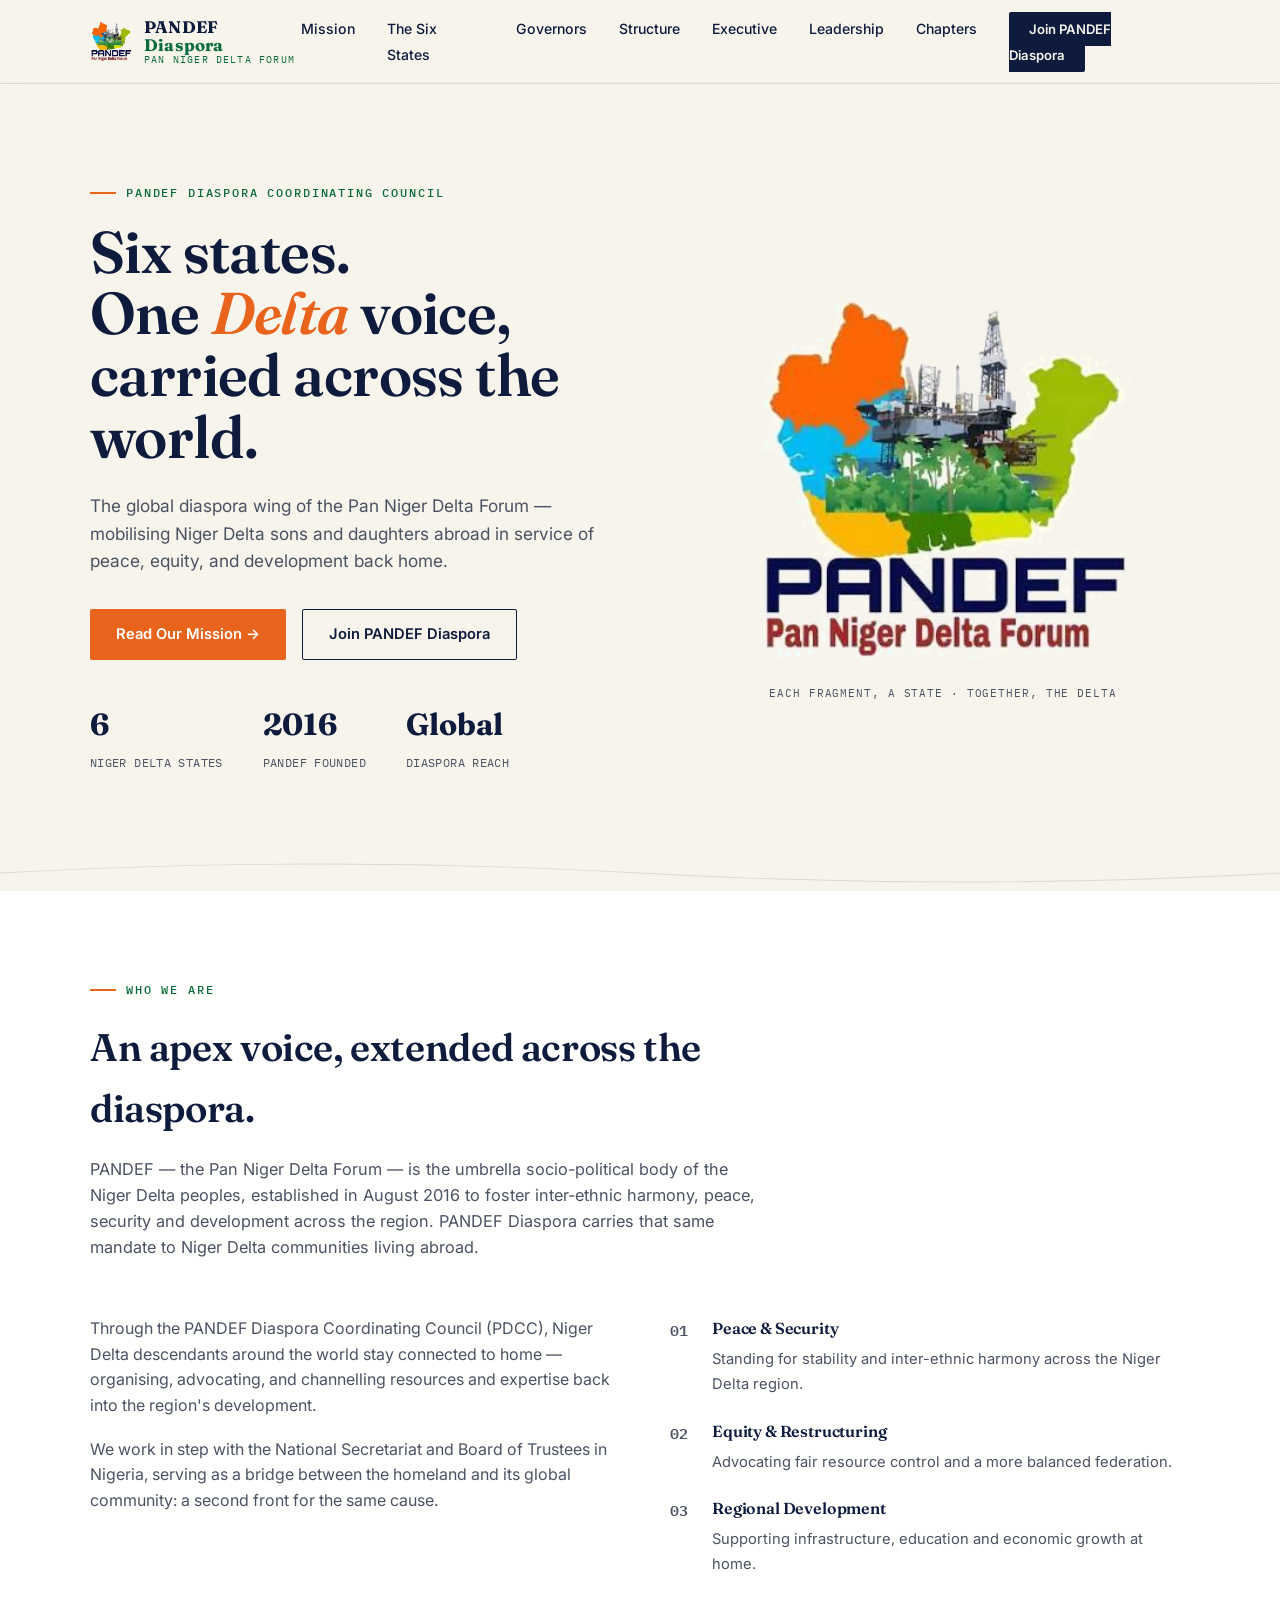
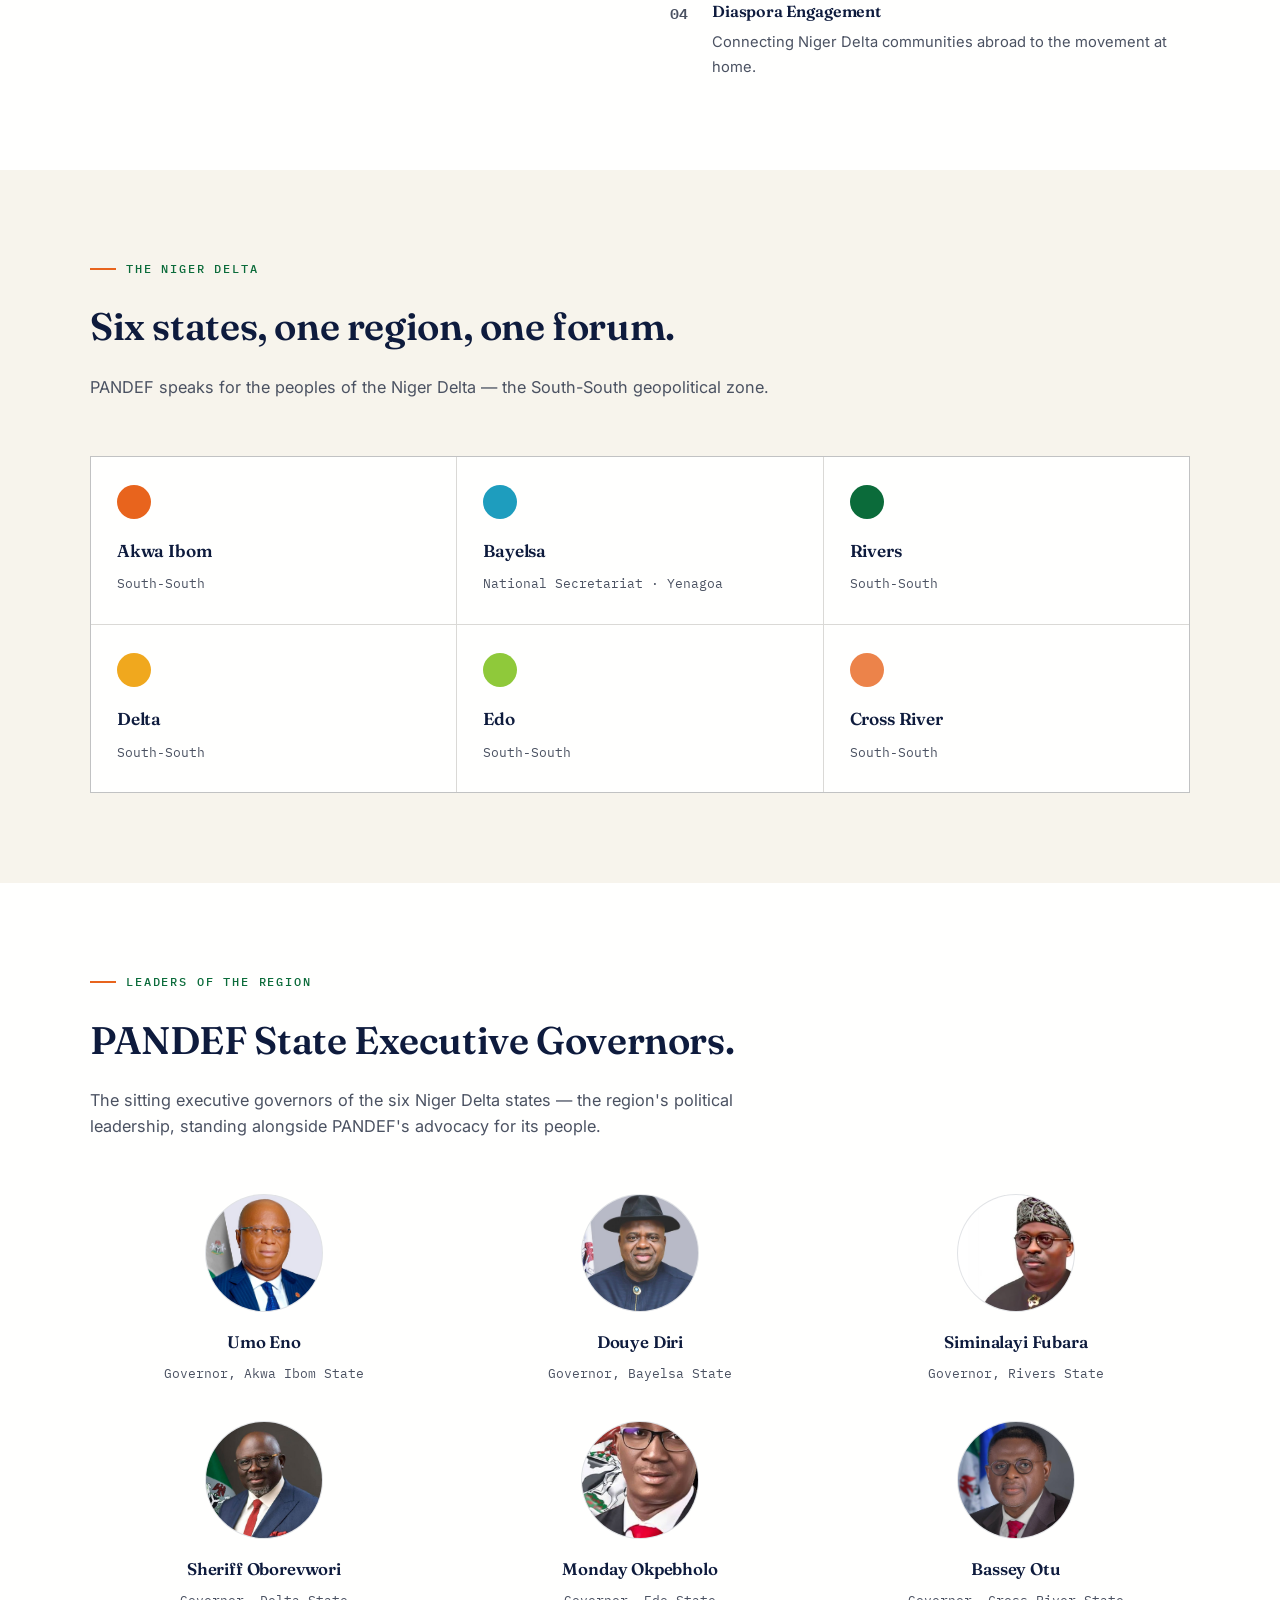
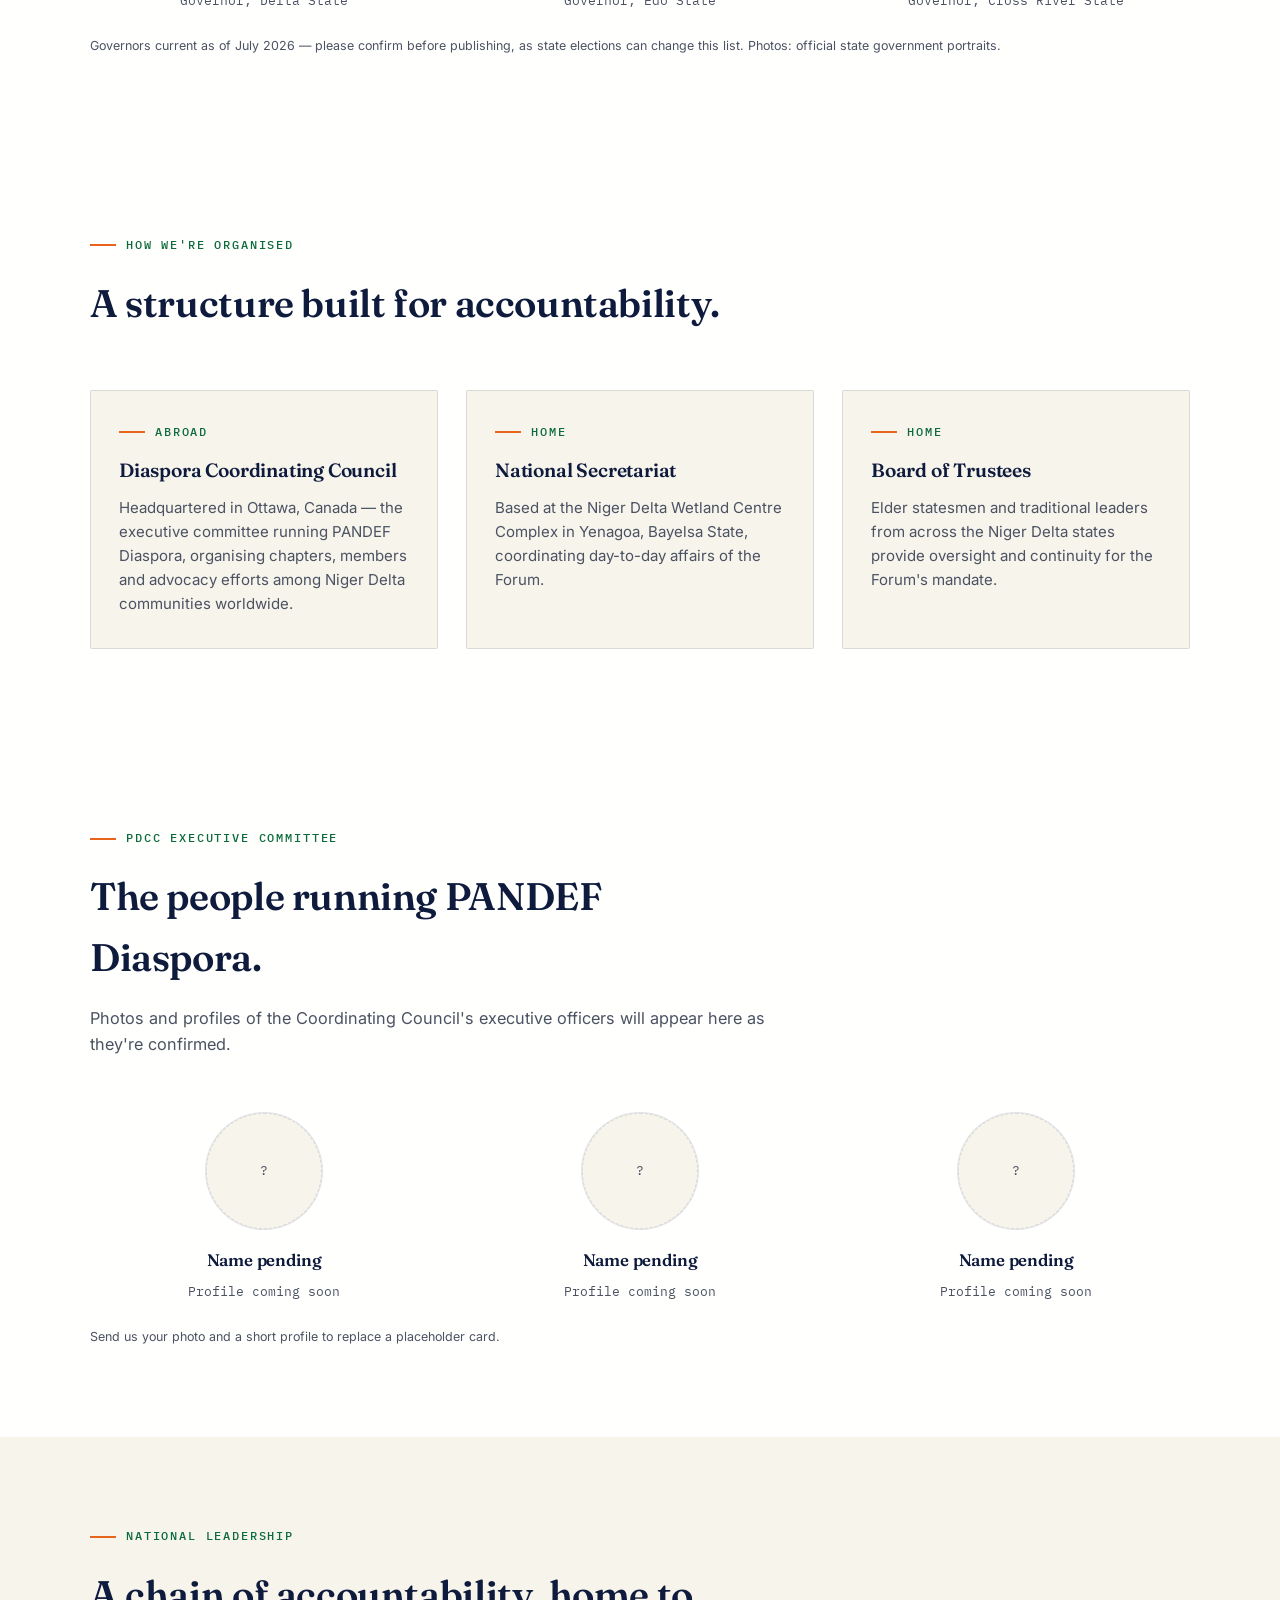
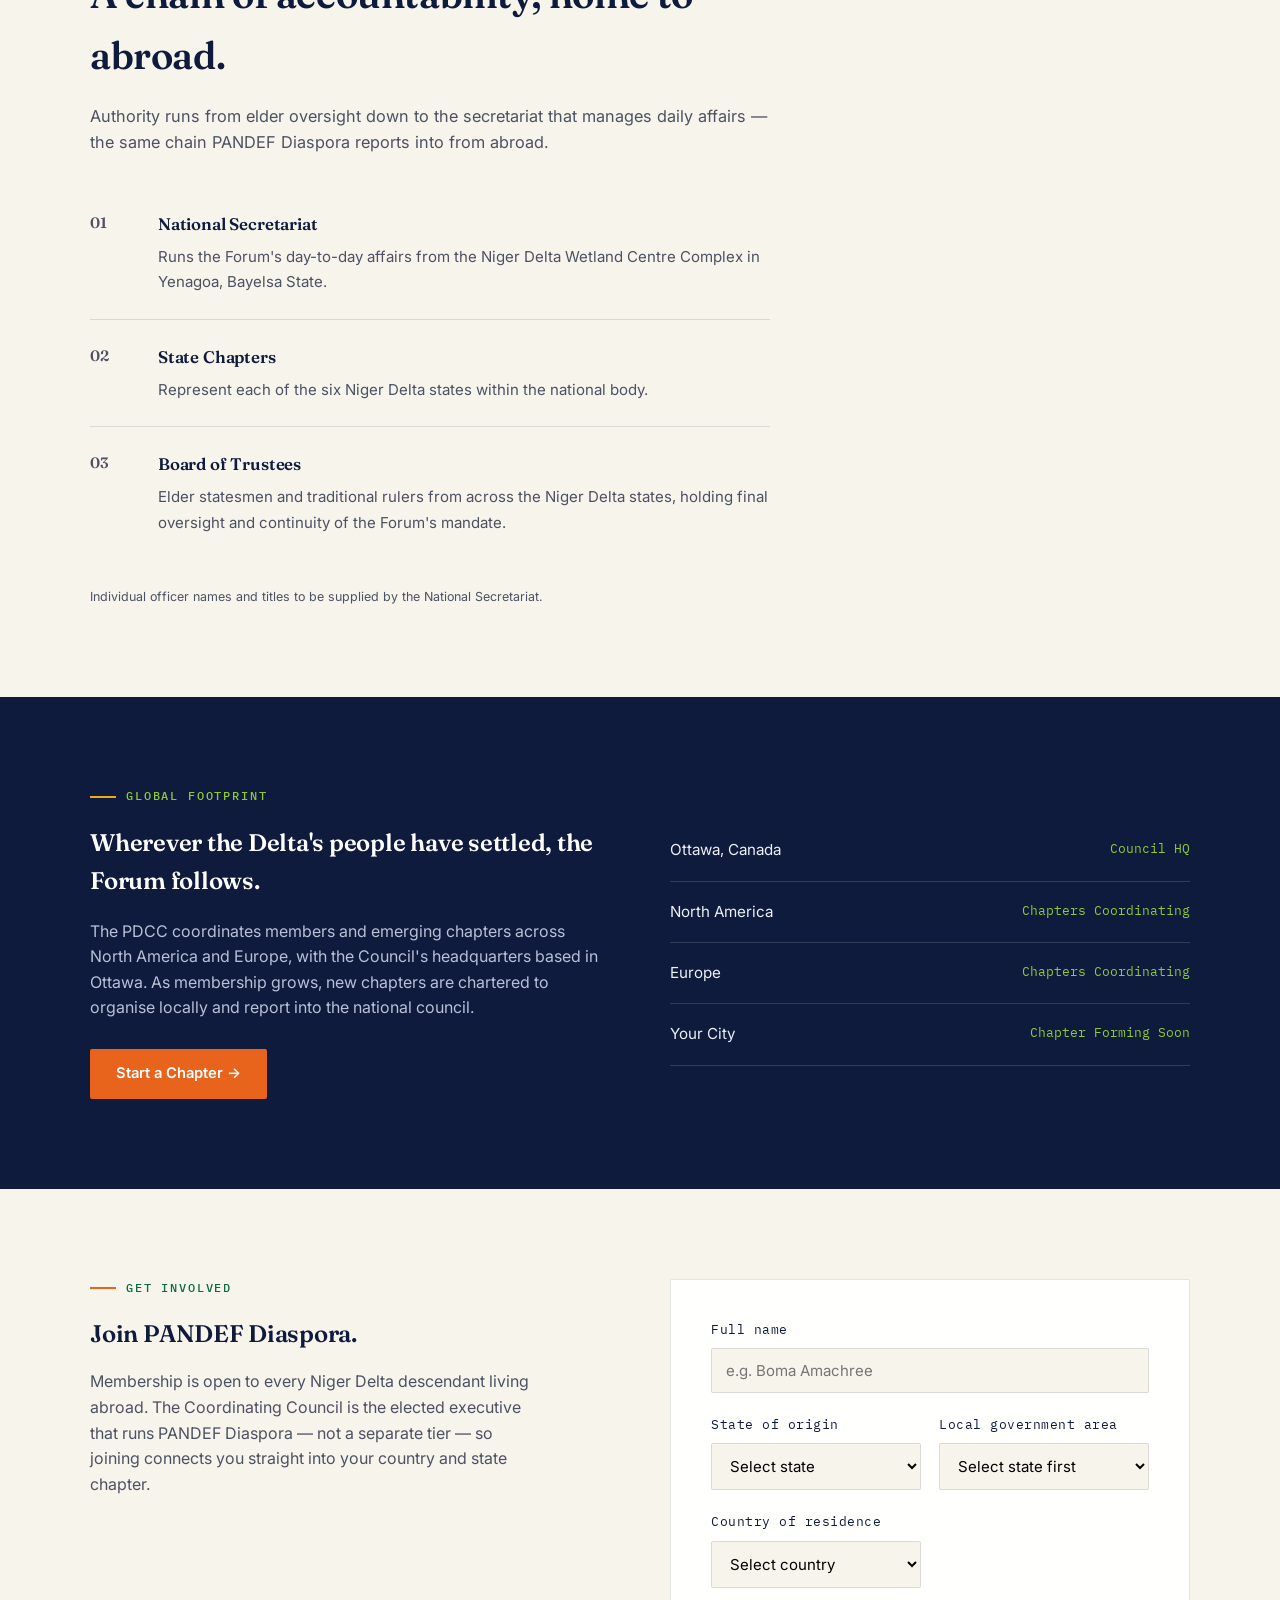
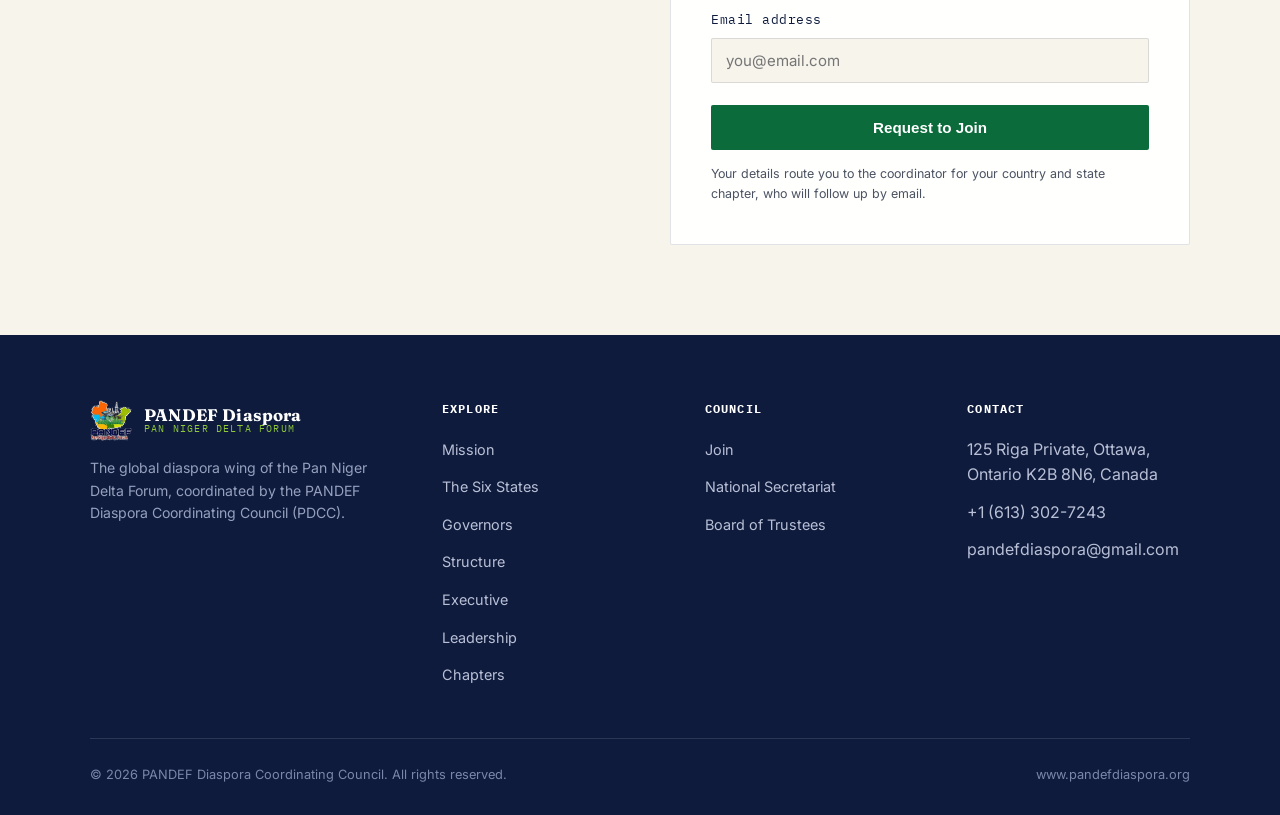
==== index.html @ d3d40037 "Add governor photos and PDCC Executive Committee placeholder section - Governors section now shows o" ====
<!DOCTYPE html>
<html lang="en">
<head>
<meta charset="UTF-8">
<meta name="viewport" content="width=device-width, initial-scale=1.0">
<title>PANDEF Diaspora — Pan Niger Delta Forum</title>
<link rel="icon" type="image/png" sizes="32x32" href="assets/favicon-32.png">
<link rel="apple-touch-icon" sizes="180x180" href="assets/favicon-180.png">
<link rel="preconnect" href="https://fonts.googleapis.com">
<link rel="preconnect" href="https://fonts.gstatic.com" crossorigin>
<link href="https://fonts.googleapis.com/css2?family=Fraunces:opsz,wght@9..144,400;9..144,500;9..144,600;9..144,700&family=Inter:wght@400;500;600;700;800&family=IBM+Plex+Mono:wght@400;500&display=swap" rel="stylesheet">
<style>
:root{
--navy:#0E1B3D;
--forest:#0B6B3A;
--orange:#E8641D;
--blue:#1E9DBE;
--lime:#8FC93A;
--gold:#F0A81E;
--cream:#F7F4EC;
--paper:#FFFFFE;
--ink:#161B22;
--ink-soft:#4B5262;
--line: rgba(14,27,61,0.12);
--radius: 2px;
}
*{box-sizing:border-box; margin:0; padding:0;}
html{scroll-behavior:smooth;}
body{
background:var(--cream);
color:var(--ink);
font-family:'Inter', sans-serif;
line-height:1.6;
overflow-x:hidden;
}
::selection{ background:var(--gold); color:var(--navy); }
h1,h2,h3,h4{
font-family:'Fraunces', serif;
color:var(--navy);
font-weight:600;
letter-spacing:-0.01em;
}
.eyebrow{
font-family:'IBM Plex Mono', monospace;
font-size:0.72rem;
letter-spacing:0.16em;
text-transform:uppercase;
color:var(--forest);
display:flex;
align-items:center;
gap:10px;
margin-bottom:18px;
font-weight:500;
}
.eyebrow::before{
content:'';
width:26px; height:2px;
background:var(--orange);
display:inline-block;
}
.wrap{ max-width:1180px; margin:0 auto; padding:0 40px; }
a{ color:inherit; text-decoration:none; }
/* ---------- HEADER ---------- */
header{
position:sticky; top:0; z-index:100;
background:rgba(247,244,236,0.92);
backdrop-filter:blur(10px);
border-bottom:1px solid var(--line);
}
.navrow{
display:flex; align-items:center; justify-content:space-between;
padding:16px 40px;
max-width:1180px; margin:0 auto;
}
.brand{ display:flex; align-items:center; gap:12px; }
.brand-mark{
width:42px; height:42px; object-fit:contain; display:block; flex-shrink:0;
}
.brand-text{ line-height:1.1; }
.brand-text .pandef{
font-family:'Fraunces', serif; font-weight:700; font-size:1.05rem; color:var(--navy); letter-spacing:0.01em;
}
.brand-text .diaspora{
font-family:'IBM Plex Mono', monospace; font-size:0.62rem; letter-spacing:0.12em; color:var(--forest); text-transform:uppercase;
}
nav ul{ list-style:none; display:flex; gap:32px; }
nav a{ font-size:0.88rem; color:var(--navy); font-weight:500; position:relative; padding:4px 0;}
nav a::after{
content:''; position:absolute; left:0; bottom:0; width:0; height:1.5px; background:var(--orange);
transition:width .25s ease;
}
nav a:hover::after{ width:100%; }
.nav-cta{
background:var(--navy); color:var(--cream) !important; padding:9px 20px; border-radius:var(--radius);
font-size:0.82rem; font-weight:600;
}
.nav-cta::after{ display:none; }
.menu-btn{ display:none; background:none; border:none; cursor:pointer; }
@media (max-width: 880px){
nav ul{ display:none; }
.menu-btn{ display:block; }
}
/* ---------- HERO ---------- */
.hero{
position:relative;
padding:100px 0 80px;
overflow:hidden;
}
.hero-grid{
display:grid; grid-template-columns:1.05fr 0.95fr; gap:60px; align-items:center;
}
.hero h1{
font-size:clamp(2.4rem, 4.6vw, 3.7rem);
line-height:1.05;
margin-bottom:24px;
}
.hero h1 em{ font-style:italic; color:var(--orange); }
.hero p.lead{
font-size:1.08rem; color:var(--ink-soft); max-width:520px; margin-bottom:34px;
}
.hero-ctas{ display:flex; gap:16px; flex-wrap:wrap; margin-bottom:40px;}
.btn{
padding:13px 26px; border-radius:var(--radius); font-weight:600; font-size:0.92rem;
display:inline-flex; align-items:center; gap:8px; transition:transform .2s ease, box-shadow .2s ease;
}
.btn-primary{ background:var(--orange); color:#fff; }
.btn-primary:hover{ transform:translateY(-2px); box-shadow:0 10px 20px rgba(232,100,29,0.28);}
.btn-outline{ border:1.5px solid var(--navy); color:var(--navy); }
.btn-outline:hover{ background:var(--navy); color:#fff; }
.hero-stats{ display:flex; gap:40px; }
.hero-stats div strong{
display:block; font-family:'Fraunces', serif; font-size:1.9rem; color:var(--navy);
}
.hero-stats div span{ font-size:0.78rem; color:var(--ink-soft); font-family:'IBM Plex Mono', monospace; letter-spacing:0.03em;}
/* mosaic signature */
.mosaic-wrap{ position:relative; }
.mosaic-caption{
position:absolute; bottom:-38px; left:0; right:0; text-align:center;
font-family:'IBM Plex Mono', monospace; font-size:0.7rem; color:var(--ink-soft); letter-spacing:0.08em;
}
.mosaic-piece{ cursor:pointer; transition: transform .35s ease, filter .35s ease; transform-origin:center; }
.mosaic-piece:hover{ transform:scale(1.045); filter:brightness(1.08); }
.mosaic-tooltip{
font-family:'IBM Plex Mono', monospace; font-size:11px; fill:var(--navy); opacity:0; transition:opacity .2s ease;
pointer-events:none;
}
.mosaic-piece:hover + .mosaic-tooltip,
.mosaic-group:hover .mosaic-tooltip{ opacity:1; }
/* ---------- SECTION DIVIDER (river line) ---------- */
.river{ width:100%; height:36px; display:block; }
section{ padding:90px 0; position:relative; }
.band-cream{ background:var(--cream); }
.band-paper{ background:var(--paper); }
.band-navy{ background:var(--navy); color:#EDEFF5; }
.band-navy h2{ color:#fff; }
.band-navy .eyebrow{ color:var(--lime); }
.band-navy .eyebrow::before{ background:var(--gold); }
.section-head{ max-width:680px; margin-bottom:56px; }
.section-head h2{ font-size:clamp(1.8rem, 3vw, 2.5rem); }
.section-head p{ color:var(--ink-soft); margin-top:16px; font-size:1.02rem; }
.band-navy .section-head p{ color:#B9C0D6; }
/* ---------- ABOUT ---------- */
.about-grid{ display:grid; grid-template-columns:1fr 1fr; gap:60px; align-items:start; }
.about-grid p{ color:var(--ink-soft); margin-bottom:18px; }
.pillar-list{ list-style:none; display:flex; flex-direction:column; gap:22px; }
.pillar-list li{ display:flex; gap:16px; align-items:flex-start; }
.pillar-num{
font-family:'IBM Plex Mono', monospace; font-size:0.78rem; color:var(--orange); font-weight:600; padding-top:3px; flex-shrink:0; width:26px;
}
.pillar-list h4{ font-size:1rem; margin-bottom:4px; }
.pillar-list span{ color:var(--ink-soft); font-size:0.92rem; }
/* ---------- LEADERSHIP ---------- */
.leadership-list{ list-style:none; display:flex; flex-direction:column; max-width:680px; }
.leadership-list li{
display:flex; gap:24px; align-items:flex-start; padding:24px 0; border-bottom:1px solid var(--line);
}
.leadership-list li:first-child{ padding-top:0; }
.leadership-list li:last-child{ border-bottom:none; }
.leadership-num{
font-family:'Fraunces', serif; font-size:1.6rem; font-weight:600; color:var(--orange); flex-shrink:0; width:44px;
}
.leadership-list h4{ font-size:1.05rem; margin-bottom:6px; }
.leadership-list span{ color:var(--ink-soft); font-size:0.94rem; }
/* ---------- STATES ---------- */
.states-grid{
display:grid; grid-template-columns:repeat(3, 1fr); gap:1px; background:var(--line);
border:1px solid var(--line);
}
.state-card{
background:var(--paper); padding:28px 26px; position:relative; overflow:hidden;
}
.state-swatch{ width:34px; height:34px; border-radius:50%; margin-bottom:18px; }
.state-card h4{ font-size:1.08rem; margin-bottom:6px; }
.state-card span{ font-size:0.82rem; color:var(--ink-soft); font-family:'IBM Plex Mono', monospace; }
@media (max-width: 780px){ .states-grid{ grid-template-columns:repeat(2,1fr); } }
@media (max-width: 520px){ .states-grid{ grid-template-columns:1fr; } }
/* ---------- GOVERNORS ---------- */
.governors-grid{ display:grid; grid-template-columns:repeat(3, 1fr); gap:36px 28px; }
.governor-card{ text-align:center; }
.governor-photo{
width:116px; height:116px; border-radius:50%; overflow:hidden; margin:0 auto 18px;
background:var(--line); box-shadow:0 0 0 1px var(--line);
}
.governor-photo img{ width:100%; height:100%; object-fit:cover; display:block; }
.governor-photo--placeholder{
display:flex; align-items:center; justify-content:center;
font-family:'Fraunces', serif; font-size:2rem; color:var(--ink-soft); background:var(--cream);
border:1.5px dashed var(--line);
}
.governor-card h4{ font-size:1.05rem; margin-bottom:4px; }
.governor-card span{ font-size:0.82rem; color:var(--ink-soft); font-family:'IBM Plex Mono', monospace; }
@media (max-width: 780px){ .governors-grid{ grid-template-columns:repeat(2,1fr); } }
@media (max-width: 520px){ .governors-grid{ grid-template-columns:1fr; } }
/* ---------- STRUCTURE ---------- */
.structure-grid{ display:grid; grid-template-columns:repeat(3, 1fr); gap:28px; }
.structure-card{
border:1px solid var(--line); padding:32px 28px; background:var(--cream); border-radius:var(--radius);
}
.structure-card .eyebrow{ margin-bottom:14px; }
.structure-card h3{ font-size:1.2rem; margin-bottom:10px; }
.structure-card p{ color:var(--ink-soft); font-size:0.94rem; }
@media (max-width: 880px){ .structure-grid{ grid-template-columns:1fr; } }
/* ---------- CHAPTERS / MAP ---------- */
.chapters-wrap{ display:grid; grid-template-columns:1fr 1fr; gap:60px; align-items:center; }
.chapter-list{ list-style:none; display:flex; flex-direction:column; gap:0; }
.chapter-list li{
display:flex; justify-content:space-between; padding:18px 0; border-bottom:1px solid rgba(255,255,255,0.14);
font-size:0.95rem;
}
.chapter-list li span:last-child{ color:var(--lime); font-family:'IBM Plex Mono', monospace; font-size:0.82rem; }
/* ---------- INVOLVED / FORM ---------- */
.involve-grid{ display:grid; grid-template-columns:1fr 1fr; gap:60px; }
.form-card{
background:var(--paper); border:1px solid var(--line); padding:40px; border-radius:var(--radius);
}
.form-card label{ display:block; font-size:0.8rem; font-family:'IBM Plex Mono', monospace; letter-spacing:0.04em; color:var(--navy); margin-bottom:8px; }
.form-row{ margin-bottom:22px; }
.form-card input, .form-card select{
width:100%; padding:12px 14px; border:1px solid var(--line); border-radius:var(--radius);
font-family:'Inter', sans-serif; font-size:0.94rem; background:var(--cream);
}
.form-card input:focus, .form-card select:focus{ outline:2px solid var(--orange); outline-offset:1px; }
.form-two{ display:grid; grid-template-columns:1fr 1fr; gap:18px; }
.btn-submit{
width:100%; background:var(--forest); color:#fff; border:none; padding:14px; border-radius:var(--radius);
font-weight:600; font-size:0.95rem; cursor:pointer; transition:background .2s ease;
}
.btn-submit:hover{ background:#08532c; }
.form-note{ font-size:0.78rem; color:var(--ink-soft); margin-top:14px; }
/* ---------- FOOTER ---------- */
footer{ background:var(--navy); color:#B9C0D6; padding:64px 0 30px; }
.footer-grid{ display:grid; grid-template-columns:1.4fr 1fr 1fr 1fr; gap:40px; margin-bottom:50px; }
.footer-brand .brand-text .pandef{ color:#fff; }
.footer-brand p{ margin-top:16px; font-size:0.88rem; max-width:280px; color:#96A0BE; }
footer h5{ color:#fff; font-family:'IBM Plex Mono', monospace; font-size:0.75rem; letter-spacing:0.1em; text-transform:uppercase; margin-bottom:18px; }
footer ul{ list-style:none; display:flex; flex-direction:column; gap:12px; }
footer ul a{ font-size:0.9rem; color:#B9C0D6; }
footer ul a:hover{ color:var(--gold); }
.footer-bottom{
border-top:1px solid rgba(255,255,255,0.12); padding-top:26px; display:flex; justify-content:space-between;
font-size:0.8rem; color:#7B87AA; flex-wrap:wrap; gap:12px;
}
@media (max-width: 880px){ .footer-grid{ grid-template-columns:1fr 1fr; } .about-grid, .chapters-wrap, .involve-grid{ grid-template-columns:1fr; } .hero-grid{ grid-template-columns:1fr; } }
.reveal{ opacity:0; transform:translateY(18px); transition:opacity .7s ease, transform .7s ease; }
.reveal.in{ opacity:1; transform:translateY(0); }
@media (prefers-reduced-motion: reduce){
.reveal{ opacity:1; transform:none; transition:none; }
.mosaic-piece{ transition:none; }
}
</style>
</head>
<body>
<header>
<div class="navrow">
<div class="brand">
<img class="brand-mark" src="assets/pandef-logo.png" alt="PANDEF Diaspora logo">
<div class="brand-text">
<div class="pandef">PANDEF <span style="color:var(--forest)">Diaspora</span></div>
<div class="diaspora">Pan Niger Delta Forum</div>
</div>
</div>
<nav>
<ul>
<li><a href="#mission">Mission</a></li>
<li><a href="#states">The Six States</a></li>
<li><a href="#governors">Governors</a></li>
<li><a href="#structure">Structure</a></li>
<li><a href="#executive">Executive</a></li>
<li><a href="#leadership">Leadership</a></li>
<li><a href="#chapters">Chapters</a></li>
<li><a href="#involve" class="nav-cta">Join PANDEF Diaspora</a></li>
</ul>
</nav>
</div>
</header>

<section class="hero">
<div class="wrap hero-grid">
<div>
<div class="eyebrow">PANDEF Diaspora Coordinating Council</div>
<h1>Six states.<br>One <em>Delta</em> voice,<br>carried across the world.</h1>
<p class="lead">The global diaspora wing of the Pan Niger Delta Forum — mobilising Niger Delta sons and daughters abroad in service of peace, equity, and development back home.</p>
<div class="hero-ctas">
<a href="#mission" class="btn btn-primary">Read Our Mission →</a>
<a href="#involve" class="btn btn-outline">Join PANDEF Diaspora</a>
</div>
<div class="hero-stats">
<div><strong>6</strong><span>NIGER DELTA STATES</span></div>
<div><strong>2016</strong><span>PANDEF FOUNDED</span></div>
<div><strong>Global</strong><span>DIASPORA REACH</span></div>
</div>
</div>
<div class="mosaic-wrap">
<img src="assets/pandef-logo.png" alt="PANDEF Diaspora — Pan Niger Delta Forum logo" style="width:100%; max-width:380px; height:auto; display:block; margin:0 auto;">
<div class="mosaic-caption">EACH FRAGMENT, A STATE · TOGETHER, THE DELTA</div>
</div>
</div>
</section>

<svg class="river" viewBox="0 0 1200 40" preserveAspectRatio="none"><path d="M0 20 Q 300 0 600 20 T 1200 20" fill="none" stroke="var(--line)" stroke-width="1"/></svg>

<section class="band-paper" id="mission">
<div class="wrap">
<div class="section-head reveal">
<div class="eyebrow">Who We Are</div>
<h2>An apex voice, extended across the diaspora.</h2>
<p>PANDEF — the Pan Niger Delta Forum — is the umbrella socio-political body of the Niger Delta peoples, established in August 2016 to foster inter-ethnic harmony, peace, security and development across the region. PANDEF Diaspora carries that same mandate to Niger Delta communities living abroad.</p>
</div>
<div class="about-grid">
<div class="reveal">
<p>Through the PANDEF Diaspora Coordinating Council (PDCC), Niger Delta descendants around the world stay connected to home — organising, advocating, and channelling resources and expertise back into the region's development.</p>
<p>We work in step with the National Secretariat and Board of Trustees in Nigeria, serving as a bridge between the homeland and its global community: a second front for the same cause.</p>
</div>
<ul class="pillar-list reveal">
<li><span class="pillar-num">01</span><div><h4>Peace &amp; Security</h4><span>Standing for stability and inter-ethnic harmony across the Niger Delta region.</span></div></li>
<li><span class="pillar-num">02</span><div><h4>Equity &amp; Restructuring</h4><span>Advocating fair resource control and a more balanced federation.</span></div></li>
<li><span class="pillar-num">03</span><div><h4>Regional Development</h4><span>Supporting infrastructure, education and economic growth at home.</span></div></li>
<li><span class="pillar-num">04</span><div><h4>Diaspora Engagement</h4><span>Connecting Niger Delta communities abroad to the movement at home.</span></div></li>
</ul>
</div>
</div>
</section>

<section class="band-cream" id="states">
<div class="wrap">
<div class="section-head reveal">
<div class="eyebrow">The Niger Delta</div>
<h2>Six states, one region, one forum.</h2>
<p>PANDEF speaks for the peoples of the Niger Delta — the South-South geopolitical zone.</p>
</div>
<div class="states-grid reveal">
<div class="state-card"><div class="state-swatch" style="background:var(--orange)"></div><h4>Akwa Ibom</h4><span>South-South</span></div>
<div class="state-card"><div class="state-swatch" style="background:var(--blue)"></div><h4>Bayelsa</h4><span>National Secretariat · Yenagoa</span></div>
<div class="state-card"><div class="state-swatch" style="background:var(--forest)"></div><h4>Rivers</h4><span>South-South</span></div>
<div class="state-card"><div class="state-swatch" style="background:var(--gold)"></div><h4>Delta</h4><span>South-South</span></div>
<div class="state-card"><div class="state-swatch" style="background:var(--lime)"></div><h4>Edo</h4><span>South-South</span></div>
<div class="state-card"><div class="state-swatch" style="background:var(--orange); opacity:0.8"></div><h4>Cross River</h4><span>South-South</span></div>
</div>
</div>
</section>

<section class="band-paper" id="governors">
<div class="wrap">
<div class="section-head reveal">
<div class="eyebrow">Leaders Of The Region</div>
<h2>PANDEF State Executive Governors.</h2>
<p>The sitting executive governors of the six Niger Delta states — the region's political leadership, standing alongside PANDEF's advocacy for its people.</p>
</div>
<div class="governors-grid reveal">
<div class="governor-card">
<div class="governor-photo"><img src="assets/governors/akwa-ibom-umo-eno.jpg" alt="Umo Eno" style="object-position:60% 15%;"></div>
<h4>Umo Eno</h4><span>Governor, Akwa Ibom State</span>
</div>
<div class="governor-card">
<div class="governor-photo"><img src="assets/governors/bayelsa-douye-diri.jpg" alt="Douye Diri" style="object-position:50% 20%;"></div>
<h4>Douye Diri</h4><span>Governor, Bayelsa State</span>
</div>
<div class="governor-card">
<div class="governor-photo"><img src="assets/governors/rivers-siminalayi-fubara.jpg" alt="Siminalayi Fubara" style="object-position:25% 25%;"></div>
<h4>Siminalayi Fubara</h4><span>Governor, Rivers State</span>
</div>
<div class="governor-card">
<div class="governor-photo"><img src="assets/governors/delta-sheriff-oborevwori.jpg" alt="Sheriff Oborevwori" style="object-position:45% 20%;"></div>
<h4>Sheriff Oborevwori</h4><span>Governor, Delta State</span>
</div>
<div class="governor-card">
<div class="governor-photo"><img src="assets/governors/edo-monday-okpebholo.jpg" alt="Monday Okpebholo" style="object-position:35% 15%;"></div>
<h4>Monday Okpebholo</h4><span>Governor, Edo State</span>
</div>
<div class="governor-card">
<div class="governor-photo"><img src="assets/governors/cross-river-bassey-otu.jpg" alt="Bassey Otu" style="object-position:50% 12%;"></div>
<h4>Bassey Otu</h4><span>Governor, Cross River State</span>
</div>
</div>
<p class="form-note" style="margin-top:24px;">Governors current as of July 2026 — please confirm before publishing, as state elections can change this list. Photos: official state government portraits.</p>
</div>
</section>

<section class="band-paper" id="structure">
<div class="wrap">
<div class="section-head reveal">
<div class="eyebrow">How We're Organised</div>
<h2>A structure built for accountability.</h2>
</div>
<div class="structure-grid reveal">
<div class="structure-card">
<div class="eyebrow">Abroad</div>
<h3>Diaspora Coordinating Council</h3>
<p>Headquartered in Ottawa, Canada — the executive committee running PANDEF Diaspora, organising chapters, members and advocacy efforts among Niger Delta communities worldwide.</p>
</div>
<div class="structure-card">
<div class="eyebrow">Home</div>
<h3>National Secretariat</h3>
<p>Based at the Niger Delta Wetland Centre Complex in Yenagoa, Bayelsa State, coordinating day-to-day affairs of the Forum.</p>
</div>
<div class="structure-card">
<div class="eyebrow">Home</div>
<h3>Board of Trustees</h3>
<p>Elder statesmen and traditional leaders from across the Niger Delta states provide oversight and continuity for the Forum's mandate.</p>
</div>
</div>
</div>
</section>

<section class="band-paper" id="executive">
<div class="wrap">
<div class="section-head reveal">
<div class="eyebrow">PDCC Executive Committee</div>
<h2>The people running PANDEF Diaspora.</h2>
<p>Photos and profiles of the Coordinating Council's executive officers will appear here as they're confirmed.</p>
</div>
<div class="governors-grid reveal">
<div class="governor-card">
<div class="governor-photo governor-photo--placeholder"><span>?</span></div>
<h4>Name pending</h4><span>Profile coming soon</span>
</div>
<div class="governor-card">
<div class="governor-photo governor-photo--placeholder"><span>?</span></div>
<h4>Name pending</h4><span>Profile coming soon</span>
</div>
<div class="governor-card">
<div class="governor-photo governor-photo--placeholder"><span>?</span></div>
<h4>Name pending</h4><span>Profile coming soon</span>
</div>
</div>
<p class="form-note" style="margin-top:24px;">Send us your photo and a short profile to replace a placeholder card.</p>
</div>
</section>

<section class="band-cream" id="leadership">
<div class="wrap">
<div class="section-head reveal">
<div class="eyebrow">National Leadership</div>
<h2>A chain of accountability, home to abroad.</h2>
<p>Authority runs from elder oversight down to the secretariat that manages daily affairs — the same chain PANDEF Diaspora reports into from abroad.</p>
</div>
<ol class="leadership-list reveal">
<li><span class="leadership-num">01</span><div><h4>National Secretariat</h4><span>Runs the Forum's day-to-day affairs from the Niger Delta Wetland Centre Complex in Yenagoa, Bayelsa State.</span></div></li>
<li><span class="leadership-num">02</span><div><h4>State Chapters</h4><span>Represent each of the six Niger Delta states within the national body.</span></div></li>
<li><span class="leadership-num">03</span><div><h4>Board of Trustees</h4><span>Elder statesmen and traditional rulers from across the Niger Delta states, holding final oversight and continuity of the Forum's mandate.</span></div></li>
</ol>
<p class="form-note" style="margin-top:28px;">Individual officer names and titles to be supplied by the National Secretariat.</p>
</div>
</section>

<section class="band-navy" id="chapters">
<div class="wrap chapters-wrap">
<div class="reveal">
<div class="eyebrow">Global Footprint</div>
<h2>Wherever the Delta's people have settled, the Forum follows.</h2>
<p style="color:#B9C0D6; margin-top:18px;">The PDCC coordinates members and emerging chapters across North America and Europe, with the Council's headquarters based in Ottawa. As membership grows, new chapters are chartered to organise locally and report into the national council.</p>
<a href="#involve" class="btn btn-primary" style="margin-top:28px;">Start a Chapter →</a>
</div>
<ul class="chapter-list reveal">
<li><span>Ottawa, Canada</span><span>Council HQ</span></li>
<li><span>North America</span><span>Chapters Coordinating</span></li>
<li><span>Europe</span><span>Chapters Coordinating</span></li>
<li><span>Your City</span><span>Chapter Forming Soon</span></li>
</ul>
</div>
</section>

<section class="band-cream" id="involve">
<div class="wrap involve-grid">
<div class="reveal">
<div class="eyebrow">Get Involved</div>
<h2>Join PANDEF Diaspora.</h2>
<p style="color:var(--ink-soft); margin-top:16px; max-width:440px;">Membership is open to every Niger Delta descendant living abroad. The Coordinating Council is the elected executive that runs PANDEF Diaspora — not a separate tier — so joining connects you straight into your country and state chapter.</p>
</div>
<form class="form-card reveal" id="joinForm" onsubmit="event.preventDefault(); this.querySelector('.btn-submit').textContent='Request Received ✓';">
<div class="form-row">
<label for="name">Full name</label>
<input id="name" type="text" placeholder="e.g. Boma Amachree" required>
</div>
<div class="form-row form-two">
<div>
<label for="state">State of origin</label>
<select id="state" required onchange="pandefUpdateLGA()">
<option value="">Select state</option>
<option>Akwa Ibom</option><option>Bayelsa</option><option>Rivers</option>
<option>Delta</option><option>Edo</option><option>Cross River</option>
</select>
</div>
<div>
<label for="lga">Local government area</label>
<select id="lga" required>
<option value="">Select state first</option>
</select>
</div>
</div>
<div class="form-row form-two">
<div>
<label for="country">Country of residence</label>
<select id="country" required onchange="pandefToggleOtherCountry()">
<option value="">Select country</option>
<option>Canada</option>
<option>United States</option>
<option>United Kingdom</option>
<option>Other Europe</option>
<option value="Other">Other</option>
</select>
</div>
<div id="otherCountryWrap" style="display:none;">
<label for="otherCountry">Please specify</label>
<input id="otherCountry" type="text" placeholder="e.g. Germany">
</div>
</div>
<div class="form-row">
<label for="email">Email address</label>
<input id="email" type="email" placeholder="you@email.com" required>
</div>
<button class="btn-submit" type="submit">Request to Join</button>
<p class="form-note">Your details route you to the coordinator for your country and state chapter, who will follow up by email.</p>
</form>
</div>
</section>

<footer>
<div class="wrap">
<div class="footer-grid">
<div class="footer-brand">
<div class="brand" style="margin-bottom:4px;">
<img class="brand-mark" src="assets/pandef-logo.png" alt="PANDEF Diaspora logo">
<div class="brand-text">
<div class="pandef">PANDEF Diaspora</div>
<div class="diaspora" style="color:var(--lime)">Pan Niger Delta Forum</div>
</div>
</div>
<p>The global diaspora wing of the Pan Niger Delta Forum, coordinated by the PANDEF Diaspora Coordinating Council (PDCC).</p>
</div>
<div>
<h5>Explore</h5>
<ul>
<li><a href="#mission">Mission</a></li>
<li><a href="#states">The Six States</a></li>
<li><a href="#governors">Governors</a></li>
<li><a href="#structure">Structure</a></li>
<li><a href="#executive">Executive</a></li>
<li><a href="#leadership">Leadership</a></li>
<li><a href="#chapters">Chapters</a></li>
</ul>
</div>
<div>
<h5>Council</h5>
<ul>
<li><a href="#involve">Join</a></li>
<li><a href="#">National Secretariat</a></li>
<li><a href="#">Board of Trustees</a></li>
</ul>
</div>
<div>
<h5>Contact</h5>
<ul>
<li>125 Riga Private, Ottawa, Ontario K2B 8N6, Canada</li>
<li>+1 (613) 302-7243</li>
<li>pandefdiaspora@gmail.com</li>
</ul>
</div>
</div>
<div class="footer-bottom">
<span>© 2026 PANDEF Diaspora Coordinating Council. All rights reserved.</span>
<span>www.pandefdiaspora.org</span>
</div>
</div>
</footer>

<script>
const revealEls = document.querySelectorAll('.reveal');
const io = new IntersectionObserver((entries)=>{
entries.forEach(e=>{ if(e.isIntersecting){ e.target.classList.add('in'); io.unobserve(e.target); } });
}, { threshold: 0.15 });
revealEls.forEach(el=>io.observe(el));

const pandefLGAsByState = {
"Akwa Ibom": ["Abak","Eastern Obolo","Eket","Esit Eket","Essien Udim","Etim Ekpo","Etinan","Ibeno","Ibesikpo Asutan","Ibiono Ibom","Ika","Ikono","Ikot Abasi","Ikot Ekpene","Ini","Itu","Mbo","Mkpat Enin","Nsit Atai","Nsit Ibom","Nsit Ubium","Obot Akara","Okobo","Onna","Oron","Oruk Anam","Udung Uko","Ukanafun","Uruan","Urue-Offong/Oruko","Uyo"],
"Bayelsa": ["Brass","Ekeremor","Kolokuma/Opokuma","Nembe","Ogbia","Sagbama","Southern Ijaw","Yenagoa"],
"Rivers": ["Abua/Odual","Ahoada East","Ahoada West","Akuku-Toru","Andoni","Asari-Toru","Bonny","Degema","Eleme","Emohua","Etche","Gokana","Ikwerre","Khana","Obio/Akpor","Ogba/Egbema/Ndoni","Ogu/Bolo","Okrika","Omuma","Opobo/Nkoro","Oyigbo","Port Harcourt","Tai"],
"Delta": ["Aniocha North","Aniocha South","Bomadi","Burutu","Ethiope East","Ethiope West","Ika North East","Ika South","Isoko North","Isoko South","Ndokwa East","Ndokwa West","Okpe","Oshimili North","Oshimili South","Patani","Sapele","Udu","Ughelli North","Ughelli South","Ukwuani","Uvwie","Warri North","Warri South","Warri South West"],
"Edo": ["Akoko-Edo","Egor","Esan Central","Esan North-East","Esan South-East","Esan West","Etsako Central","Etsako East","Etsako West","Igueben","Ikpoba-Okha","Oredo","Orhionmwon","Ovia North-East","Ovia South-West","Owan East","Owan West","Uhunmwonde"],
"Cross River": ["Abi","Akamkpa","Akpabuyo","Bakassi","Bekwarra","Biase","Boki","Calabar Municipal","Calabar South","Etung","Ikom","Obanliku","Obubra","Obudu","Odukpani","Ogoja","Yakurr","Yala"]
};

function pandefUpdateLGA(){
const stateSel = document.getElementById('state');
const lgaSel = document.getElementById('lga');
const lgas = pandefLGAsByState[stateSel.value];
lgaSel.innerHTML = '';
if(!lgas){
lgaSel.appendChild(new Option('Select state first',''));
return;
}
lgaSel.appendChild(new Option('Select LGA',''));
lgas.forEach(lga=> lgaSel.appendChild(new Option(lga, lga)));
}

function pandefToggleOtherCountry(){
const countrySel = document.getElementById('country');
const wrap = document.getElementById('otherCountryWrap');
wrap.style.display = countrySel.value === 'Other' ? 'block' : 'none';
document.getElementById('otherCountry').required = countrySel.value === 'Other';
}
</script>
</body>
</html>
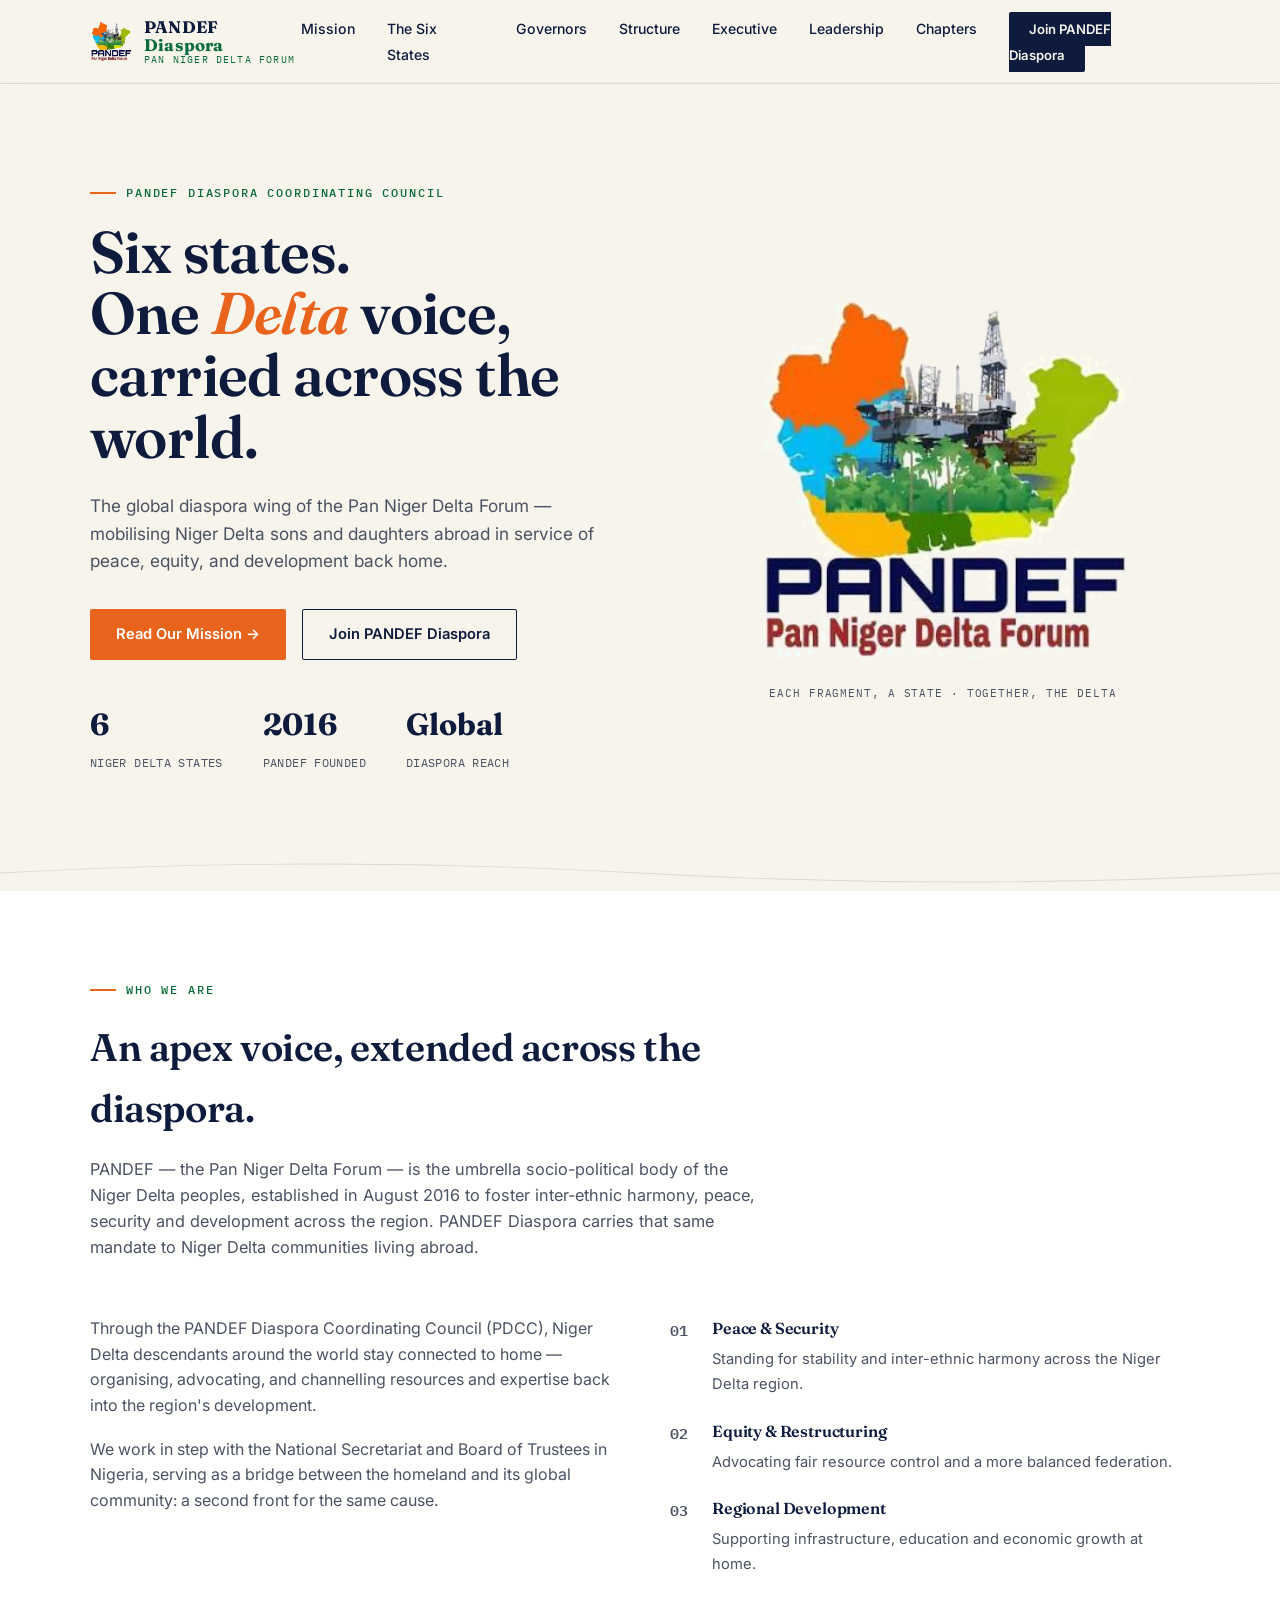
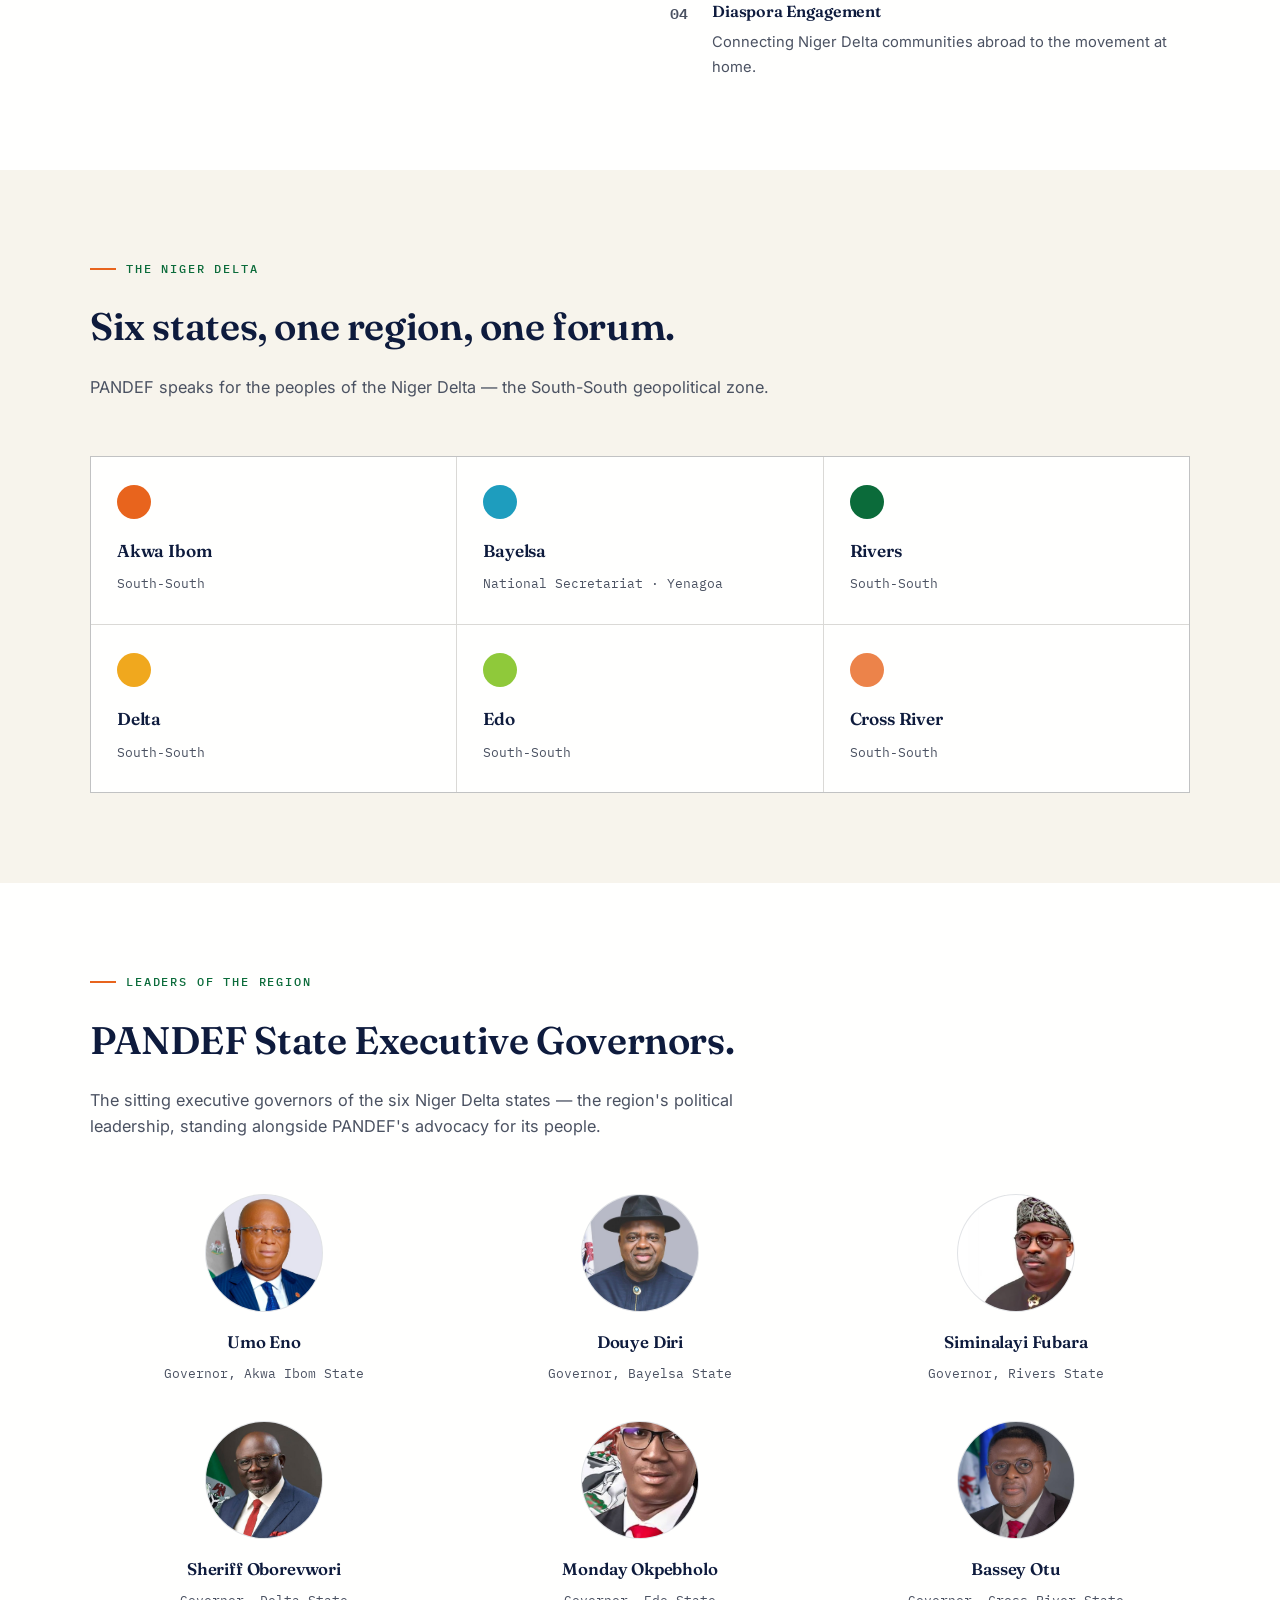
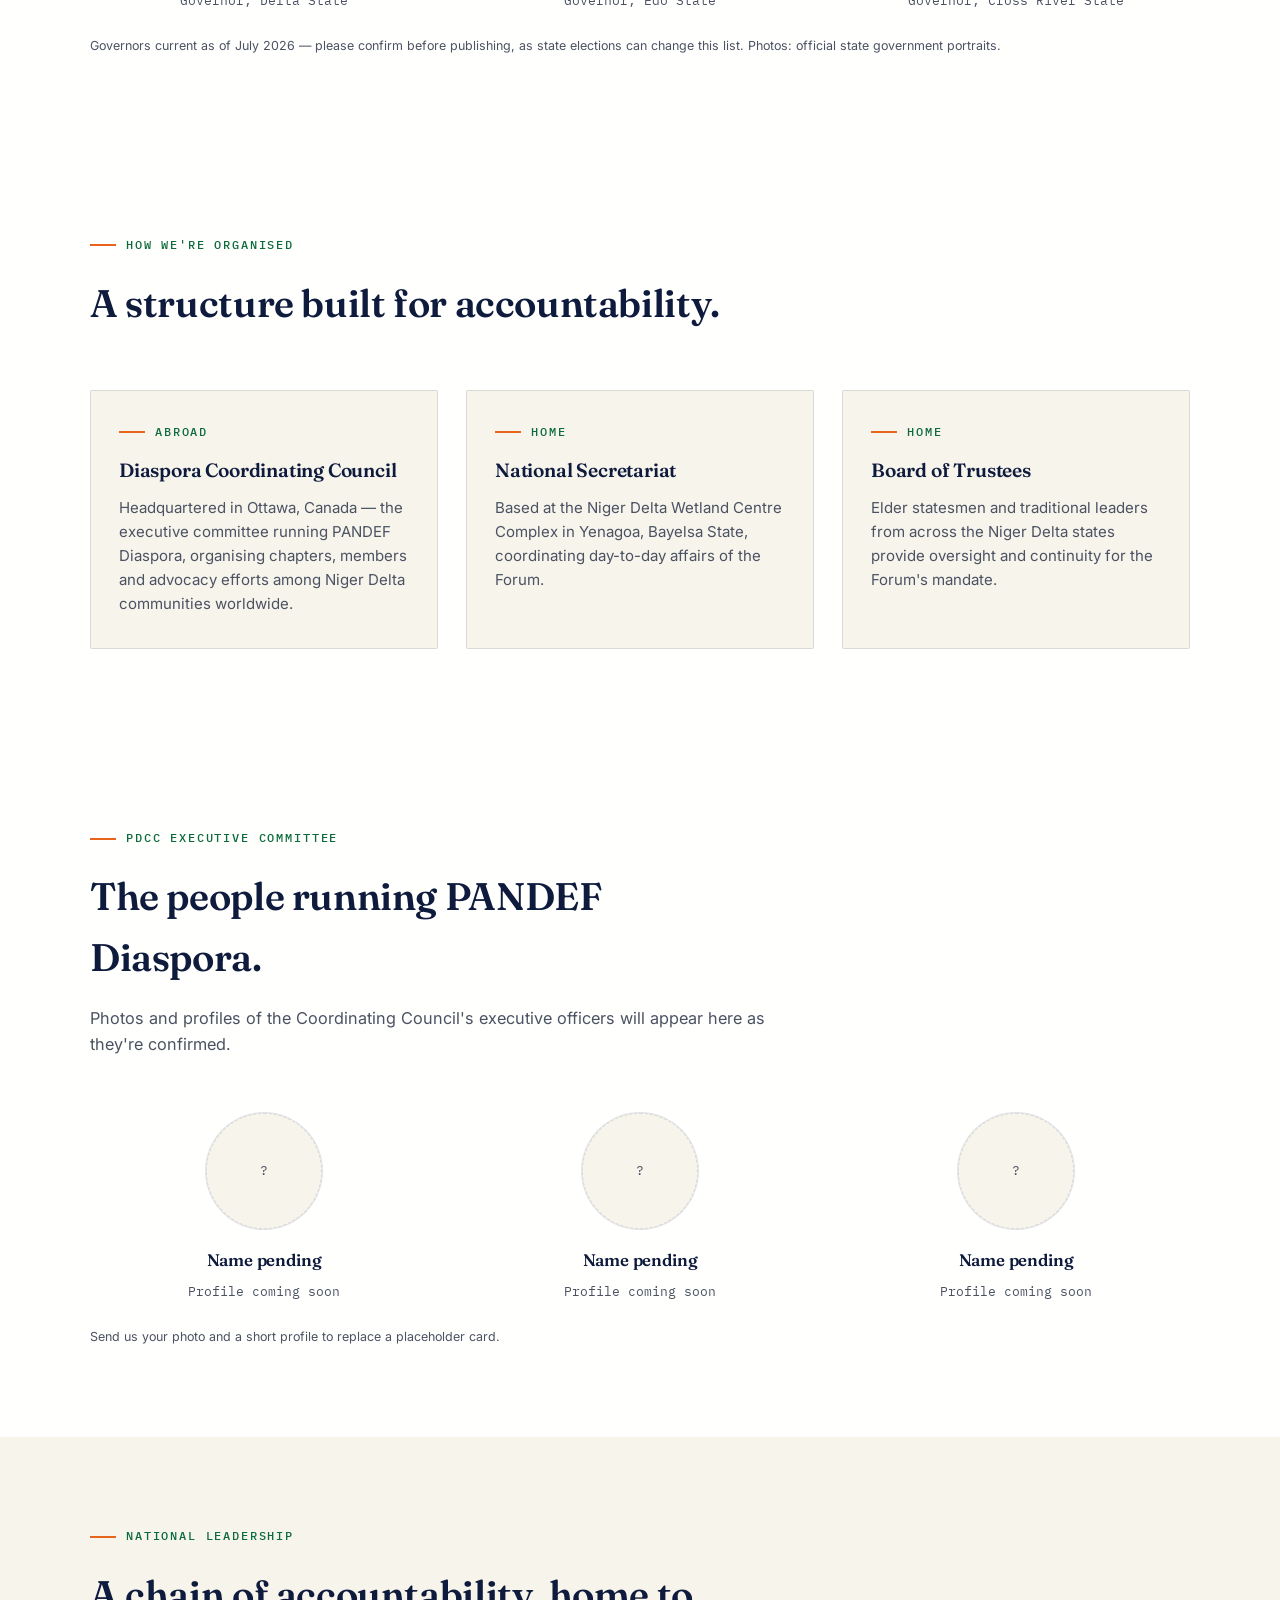
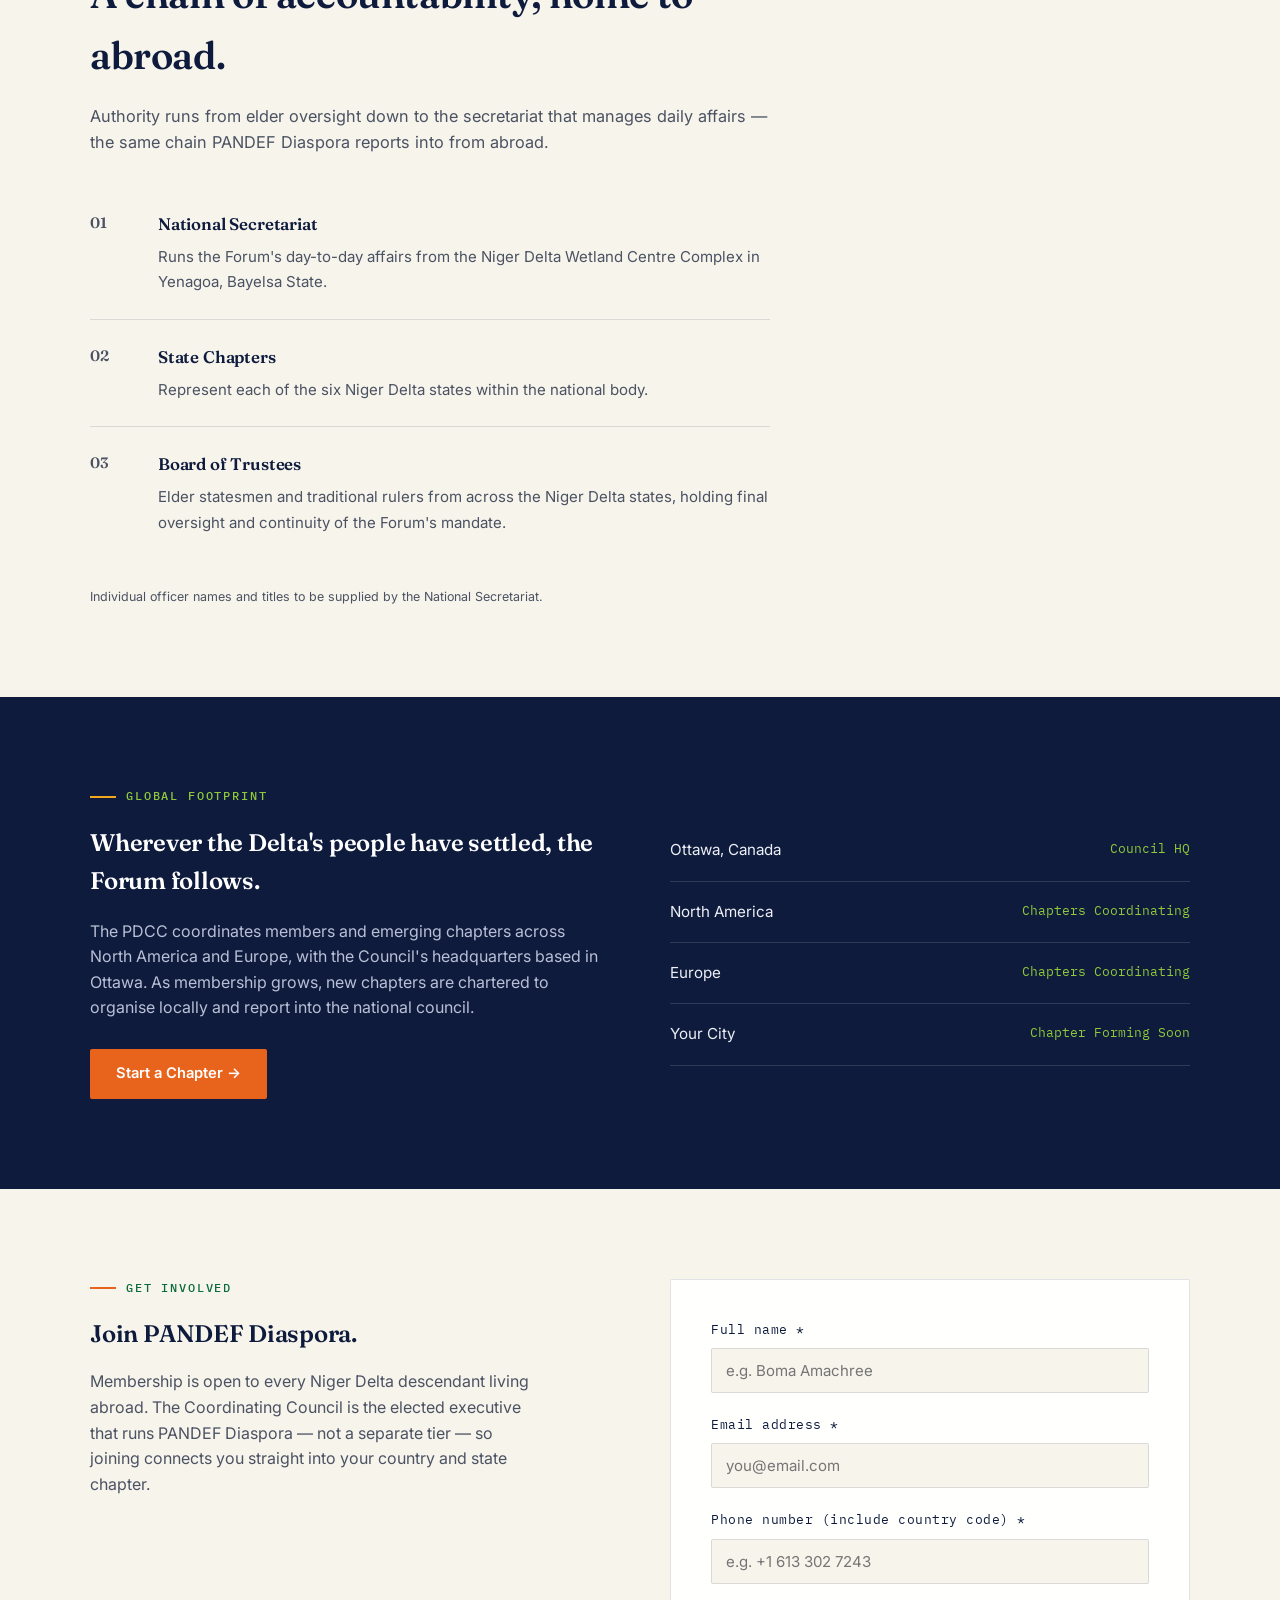
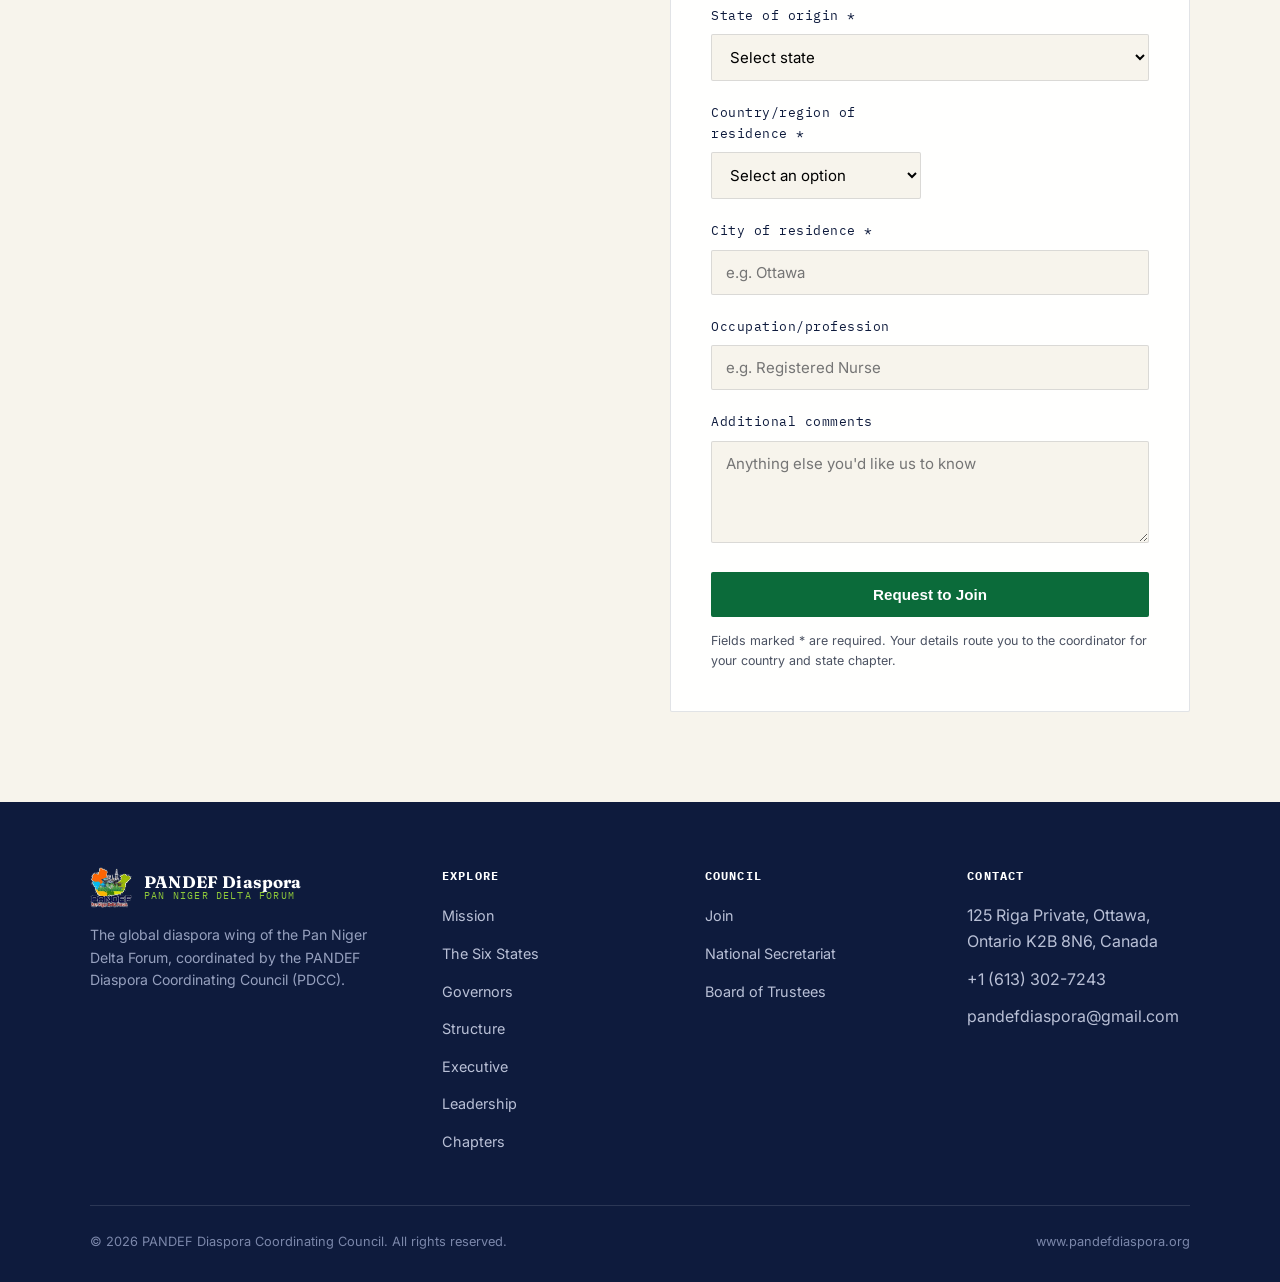
==== commit 21f92e42: "Rebuild join form to match finalized PANDEF Diaspora registration spec - Fields: full name, email, p" ====
--- a/index.html
+++ b/index.html
@@ -235,11 +235,11 @@
 }
 .form-card label{ display:block; font-size:0.8rem; font-family:'IBM Plex Mono', monospace; letter-spacing:0.04em; color:var(--navy); margin-bottom:8px; }
 .form-row{ margin-bottom:22px; }
-.form-card input, .form-card select{
+.form-card input, .form-card select, .form-card textarea{
 width:100%; padding:12px 14px; border:1px solid var(--line); border-radius:var(--radius);
-font-family:'Inter', sans-serif; font-size:0.94rem; background:var(--cream);
-}
-.form-card input:focus, .form-card select:focus{ outline:2px solid var(--orange); outline-offset:1px; }
+font-family:'Inter', sans-serif; font-size:0.94rem; background:var(--cream); resize:vertical;
+}
+.form-card input:focus, .form-card select:focus, .form-card textarea:focus{ outline:2px solid var(--orange); outline-offset:1px; }
 .form-two{ display:grid; grid-template-columns:1fr 1fr; gap:18px; }
 .btn-submit{
 width:100%; background:var(--forest); color:#fff; border:none; padding:14px; border-radius:var(--radius);
@@ -487,50 +487,66 @@
 <h2>Join PANDEF Diaspora.</h2>
 <p style="color:var(--ink-soft); margin-top:16px; max-width:440px;">Membership is open to every Niger Delta descendant living abroad. The Coordinating Council is the elected executive that runs PANDEF Diaspora — not a separate tier — so joining connects you straight into your country and state chapter.</p>
 </div>
-<form class="form-card reveal" id="joinForm" onsubmit="event.preventDefault(); this.querySelector('.btn-submit').textContent='Request Received ✓';">
+<form class="form-card reveal" id="joinForm" onsubmit="pandefSubmitJoin(event)">
+<div id="joinFormFields">
 <div class="form-row">
-<label for="name">Full name</label>
+<label for="name">Full name *</label>
 <input id="name" type="text" placeholder="e.g. Boma Amachree" required>
+</div>
+<div class="form-row">
+<label for="email">Email address *</label>
+<input id="email" type="email" placeholder="you@email.com" required>
+</div>
+<div class="form-row">
+<label for="phone">Phone number (include country code) *</label>
+<input id="phone" type="tel" placeholder="e.g. +1 613 302 7243" required>
+</div>
+<div class="form-row">
+<label for="state">State of origin *</label>
+<select id="state" required>
+<option value="">Select state</option>
+<option>Akwa Ibom</option><option>Bayelsa</option><option>Cross River</option>
+<option>Delta</option><option>Edo</option><option>Rivers</option>
+</select>
 </div>
 <div class="form-row form-two">
 <div>
-<label for="state">State of origin</label>
-<select id="state" required onchange="pandefUpdateLGA()">
-<option value="">Select state</option>
-<option>Akwa Ibom</option><option>Bayelsa</option><option>Rivers</option>
-<option>Delta</option><option>Edo</option><option>Cross River</option>
+<label for="region">Country/region of residence *</label>
+<select id="region" required onchange="pandefToggleOtherCountry()">
+<option value="">Select an option</option>
+<option>Canada</option>
+<option>United States (USA)</option>
+<option>United Kingdom (UK)</option>
+<option>Europe (specify country)</option>
+<option>Africa (specify country)</option>
+<option>Asia (specify country)</option>
+<option>South America (specify country)</option>
 </select>
 </div>
-<div>
-<label for="lga">Local government area</label>
-<select id="lga" required>
-<option value="">Select state first</option>
-</select>
-</div>
-</div>
-<div class="form-row form-two">
-<div>
-<label for="country">Country of residence</label>
-<select id="country" required onchange="pandefToggleOtherCountry()">
-<option value="">Select country</option>
-<option>Canada</option>
-<option>United States</option>
-<option>United Kingdom</option>
-<option>Other Europe</option>
-<option value="Other">Other</option>
-</select>
-</div>
 <div id="otherCountryWrap" style="display:none;">
-<label for="otherCountry">Please specify</label>
+<label for="otherCountry">Please specify country</label>
 <input id="otherCountry" type="text" placeholder="e.g. Germany">
 </div>
 </div>
 <div class="form-row">
-<label for="email">Email address</label>
-<input id="email" type="email" placeholder="you@email.com" required>
+<label for="city">City of residence *</label>
+<input id="city" type="text" placeholder="e.g. Ottawa" required>
+</div>
+<div class="form-row">
+<label for="occupation">Occupation/profession</label>
+<input id="occupation" type="text" placeholder="e.g. Registered Nurse">
+</div>
+<div class="form-row">
+<label for="comments">Additional comments</label>
+<textarea id="comments" rows="4" placeholder="Anything else you'd like us to know"></textarea>
 </div>
 <button class="btn-submit" type="submit">Request to Join</button>
-<p class="form-note">Your details route you to the coordinator for your country and state chapter, who will follow up by email.</p>
+<p class="form-note">Fields marked * are required. Your details route you to the coordinator for your country and state chapter.</p>
+</div>
+<div id="joinFormConfirm" style="display:none; text-align:center; padding:20px 0;">
+<h3 style="margin-bottom:12px;">Thank you for registering with PANDEF Diaspora.</h3>
+<p style="color:var(--ink-soft);">Your registration has been received successfully. We look forward to welcoming you to our global community and will contact you using the information you provided.</p>
+</div>
 </form>
 </div>
 </section>
@@ -591,33 +607,20 @@
 }, { threshold: 0.15 });
 revealEls.forEach(el=>io.observe(el));
 
-const pandefLGAsByState = {
-"Akwa Ibom": ["Abak","Eastern Obolo","Eket","Esit Eket","Essien Udim","Etim Ekpo","Etinan","Ibeno","Ibesikpo Asutan","Ibiono Ibom","Ika","Ikono","Ikot Abasi","Ikot Ekpene","Ini","Itu","Mbo","Mkpat Enin","Nsit Atai","Nsit Ibom","Nsit Ubium","Obot Akara","Okobo","Onna","Oron","Oruk Anam","Udung Uko","Ukanafun","Uruan","Urue-Offong/Oruko","Uyo"],
-"Bayelsa": ["Brass","Ekeremor","Kolokuma/Opokuma","Nembe","Ogbia","Sagbama","Southern Ijaw","Yenagoa"],
-"Rivers": ["Abua/Odual","Ahoada East","Ahoada West","Akuku-Toru","Andoni","Asari-Toru","Bonny","Degema","Eleme","Emohua","Etche","Gokana","Ikwerre","Khana","Obio/Akpor","Ogba/Egbema/Ndoni","Ogu/Bolo","Okrika","Omuma","Opobo/Nkoro","Oyigbo","Port Harcourt","Tai"],
-"Delta": ["Aniocha North","Aniocha South","Bomadi","Burutu","Ethiope East","Ethiope West","Ika North East","Ika South","Isoko North","Isoko South","Ndokwa East","Ndokwa West","Okpe","Oshimili North","Oshimili South","Patani","Sapele","Udu","Ughelli North","Ughelli South","Ukwuani","Uvwie","Warri North","Warri South","Warri South West"],
-"Edo": ["Akoko-Edo","Egor","Esan Central","Esan North-East","Esan South-East","Esan West","Etsako Central","Etsako East","Etsako West","Igueben","Ikpoba-Okha","Oredo","Orhionmwon","Ovia North-East","Ovia South-West","Owan East","Owan West","Uhunmwonde"],
-"Cross River": ["Abi","Akamkpa","Akpabuyo","Bakassi","Bekwarra","Biase","Boki","Calabar Municipal","Calabar South","Etung","Ikom","Obanliku","Obubra","Obudu","Odukpani","Ogoja","Yakurr","Yala"]
-};
-
-function pandefUpdateLGA(){
-const stateSel = document.getElementById('state');
-const lgaSel = document.getElementById('lga');
-const lgas = pandefLGAsByState[stateSel.value];
-lgaSel.innerHTML = '';
-if(!lgas){
-lgaSel.appendChild(new Option('Select state first',''));
-return;
-}
-lgaSel.appendChild(new Option('Select LGA',''));
-lgas.forEach(lga=> lgaSel.appendChild(new Option(lga, lga)));
-}
+const pandefSpecifyCountryRegions = ["Europe (specify country)","Africa (specify country)","Asia (specify country)","South America (specify country)"];
 
 function pandefToggleOtherCountry(){
-const countrySel = document.getElementById('country');
+const regionSel = document.getElementById('region');
 const wrap = document.getElementById('otherCountryWrap');
-wrap.style.display = countrySel.value === 'Other' ? 'block' : 'none';
-document.getElementById('otherCountry').required = countrySel.value === 'Other';
+const needsSpecify = pandefSpecifyCountryRegions.includes(regionSel.value);
+wrap.style.display = needsSpecify ? 'block' : 'none';
+document.getElementById('otherCountry').required = needsSpecify;
+}
+
+function pandefSubmitJoin(event){
+event.preventDefault();
+document.getElementById('joinFormFields').style.display = 'none';
+document.getElementById('joinFormConfirm').style.display = 'block';
 }
 </script>
 </body>
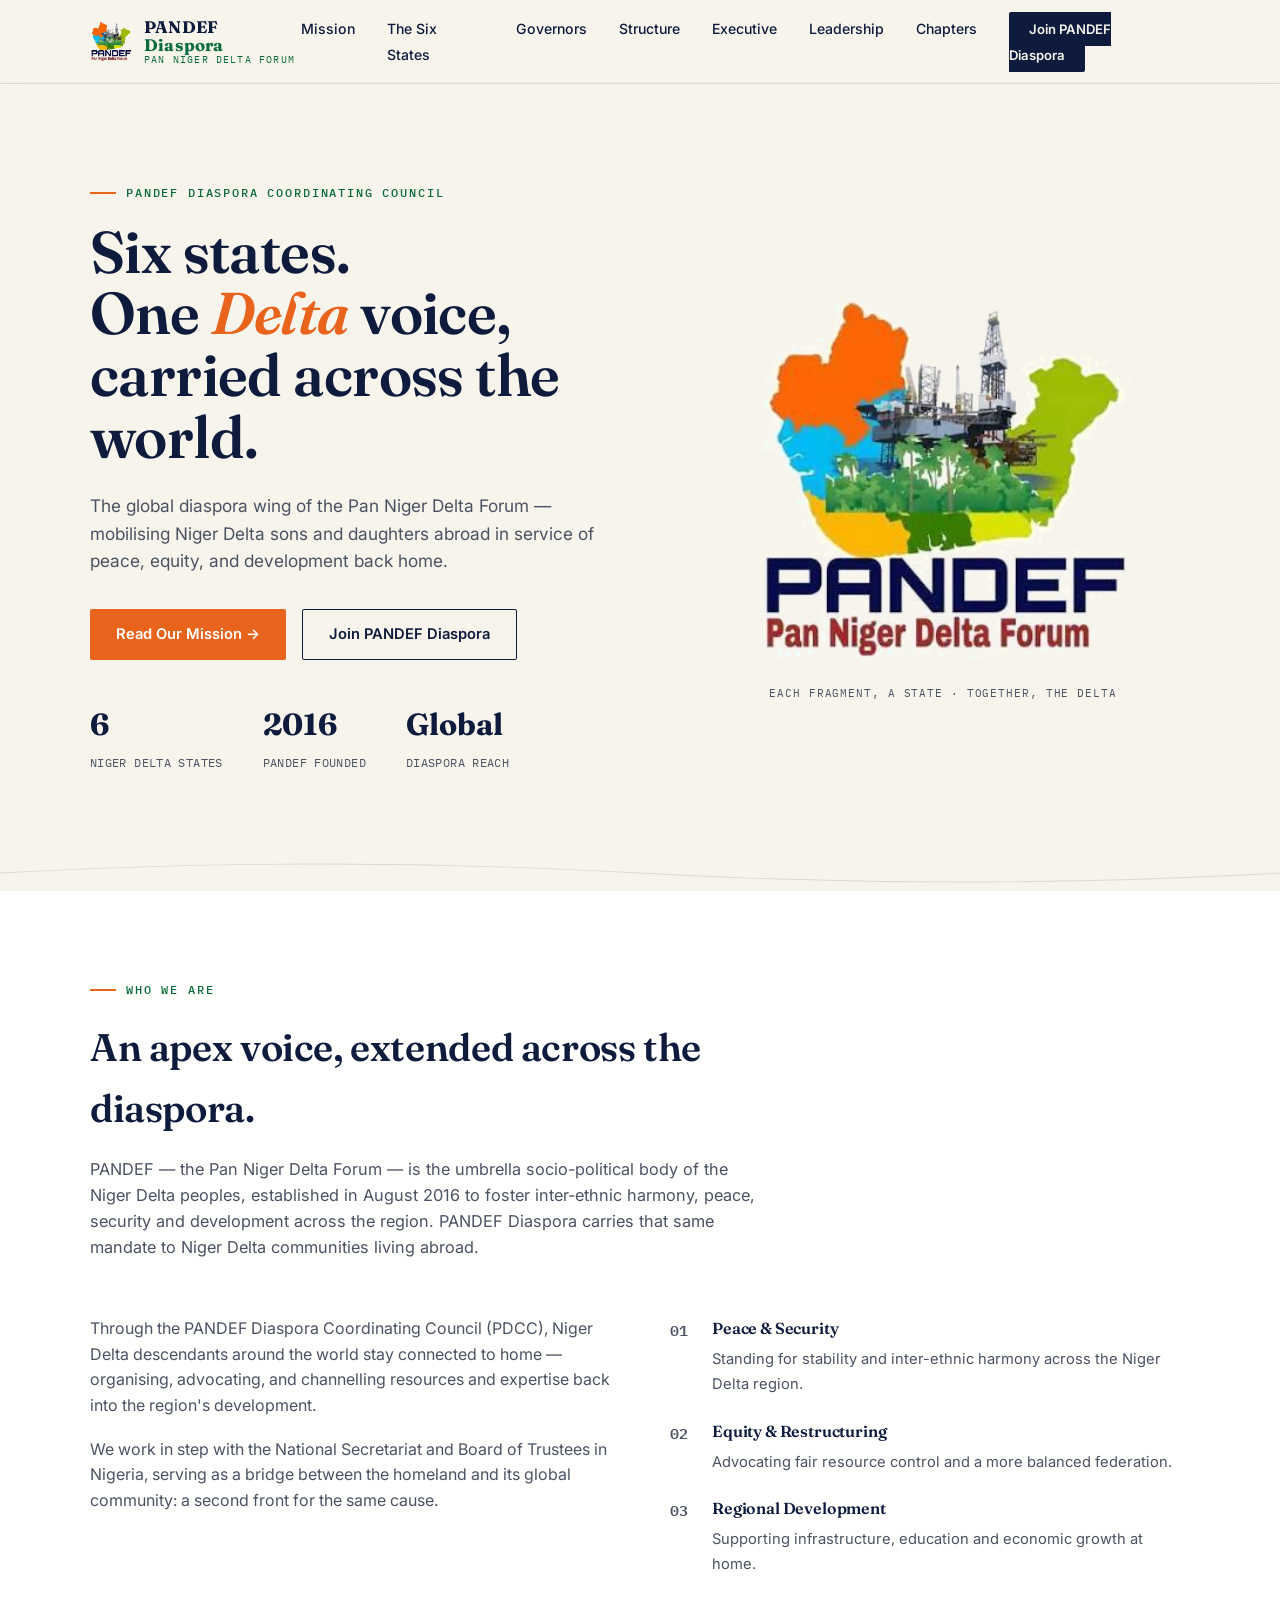
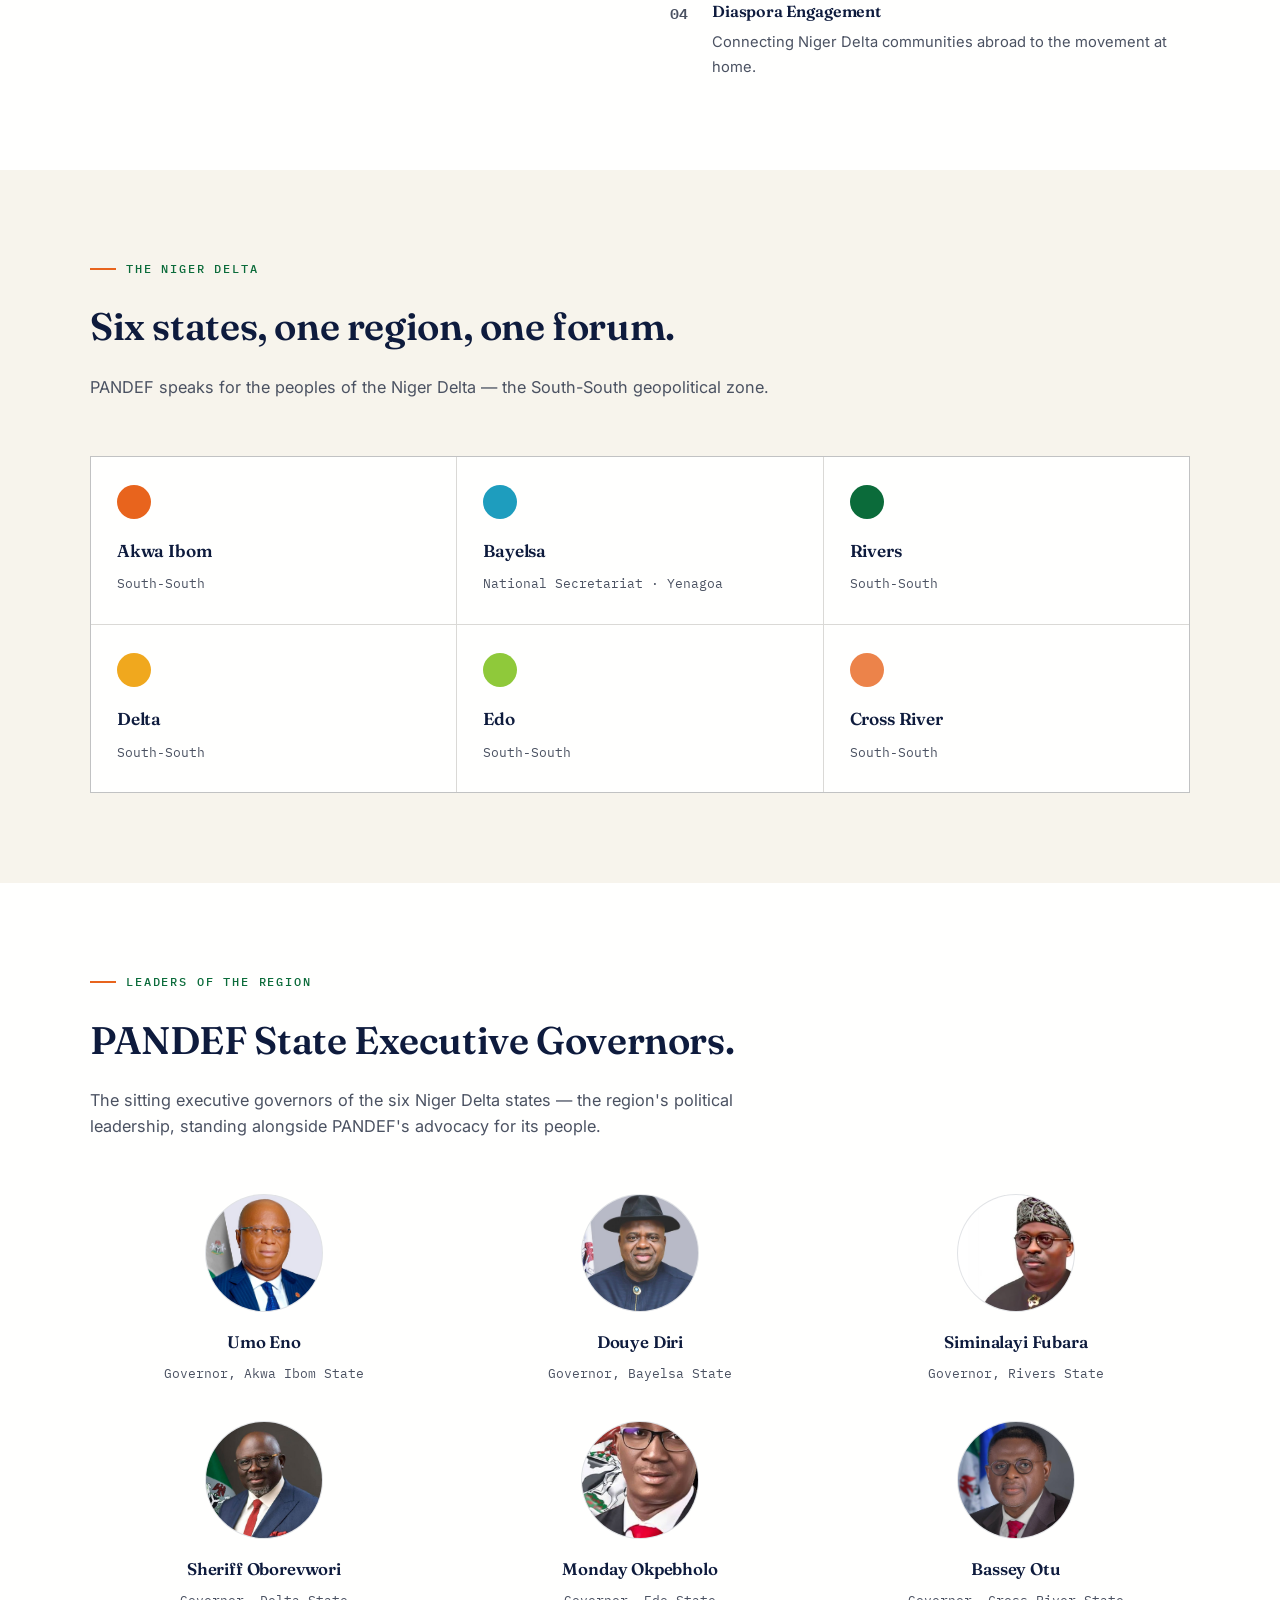
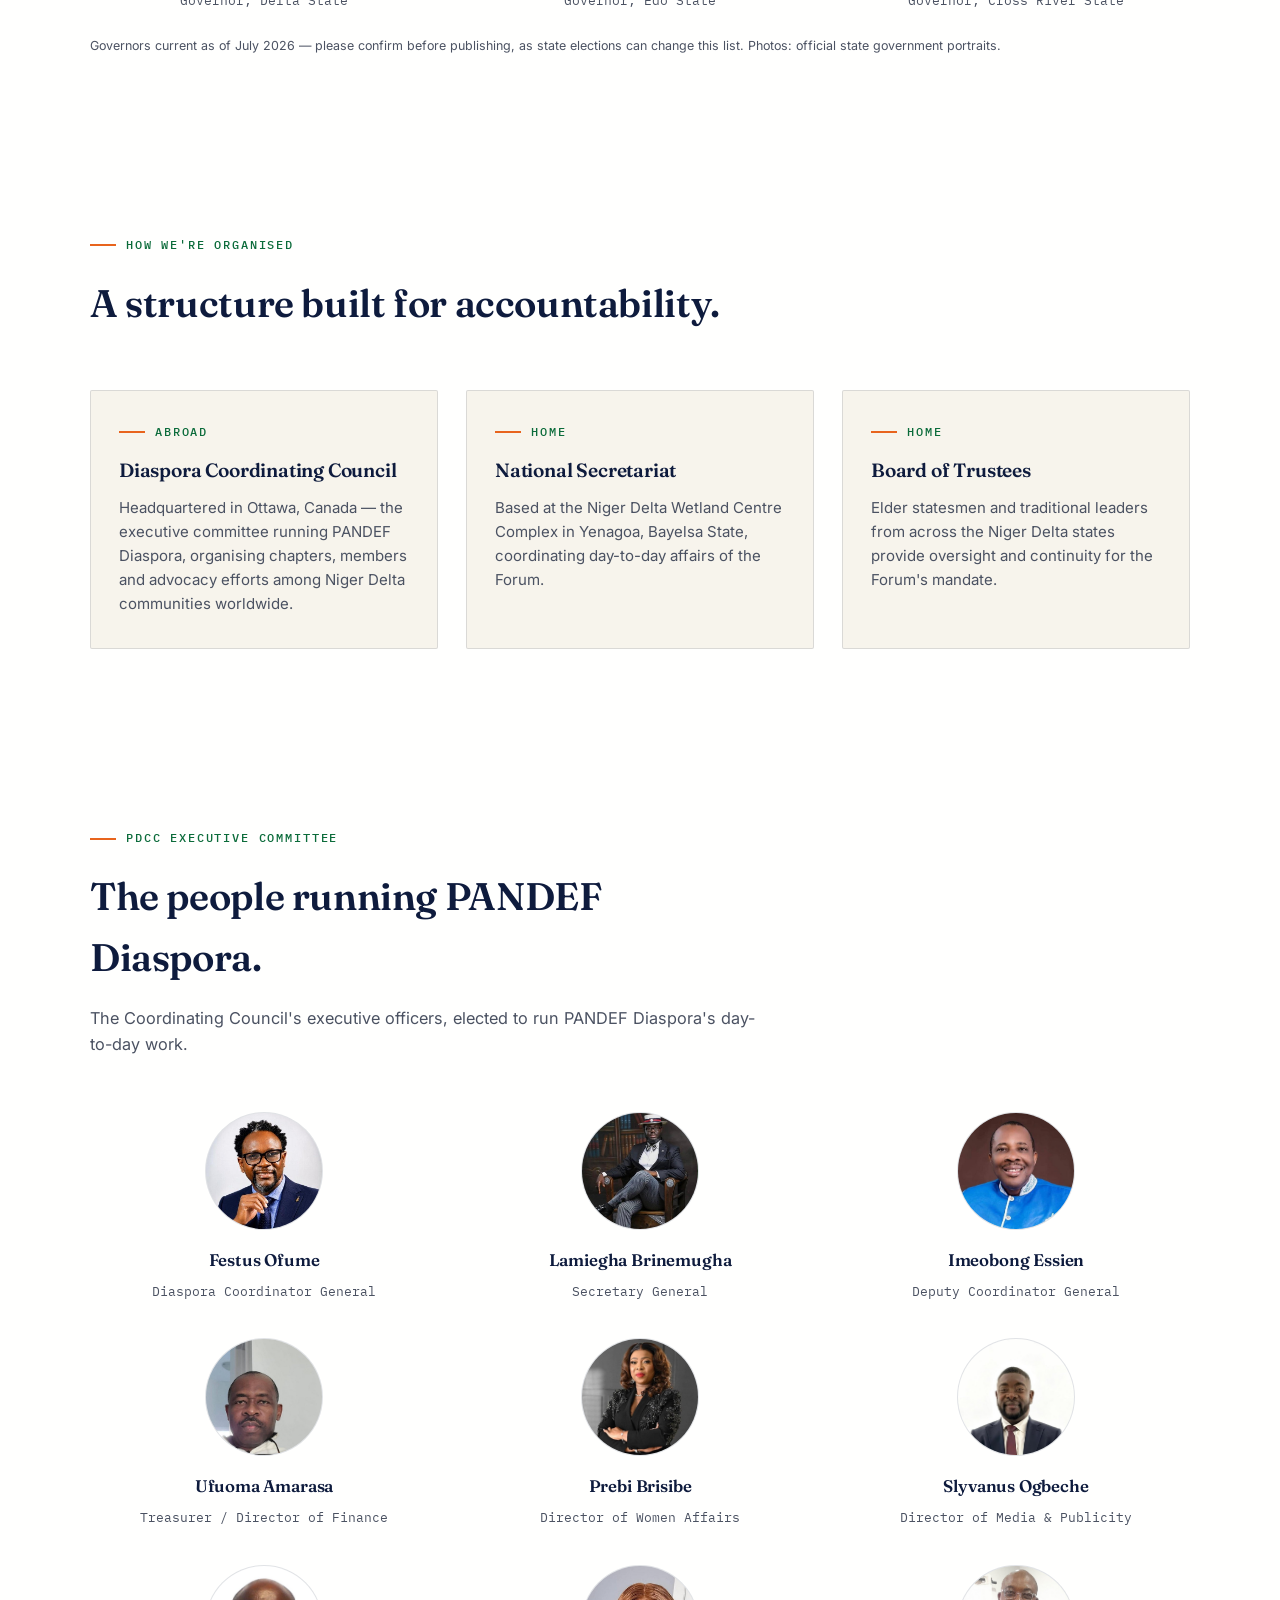
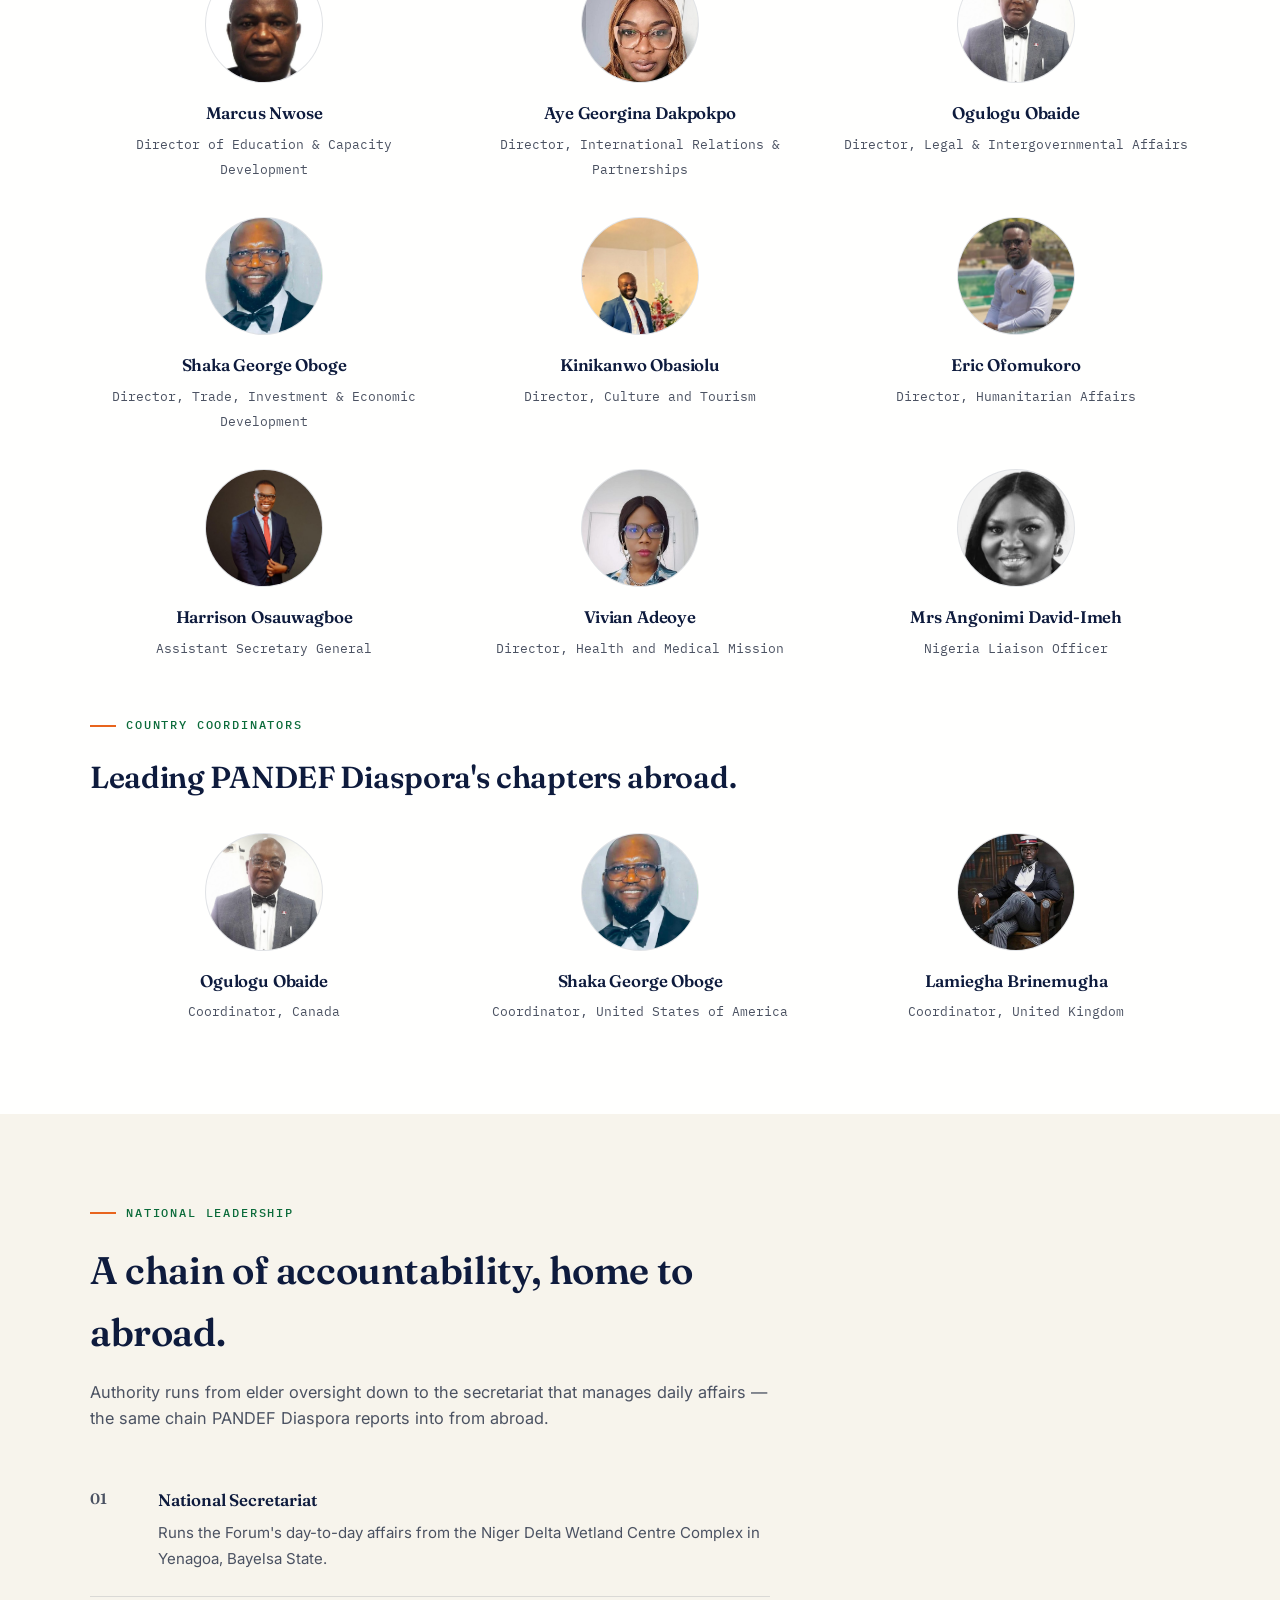
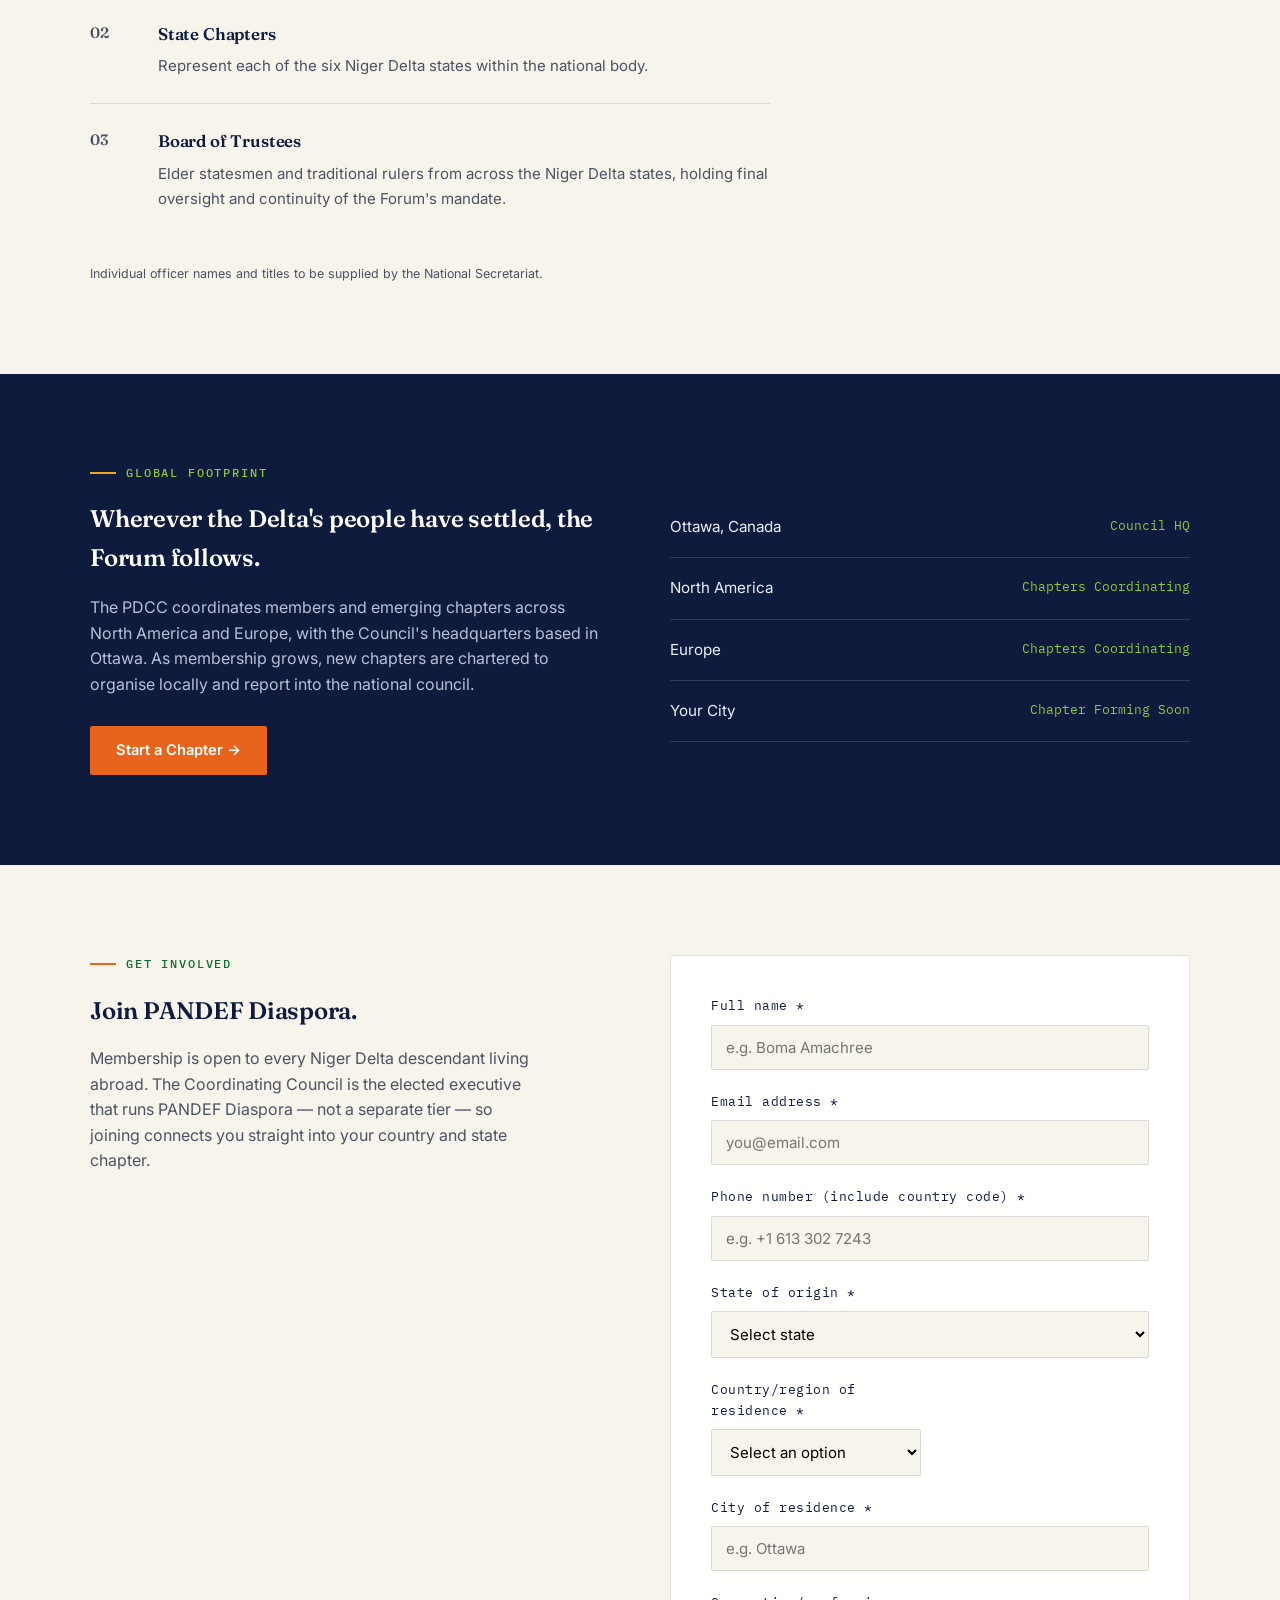
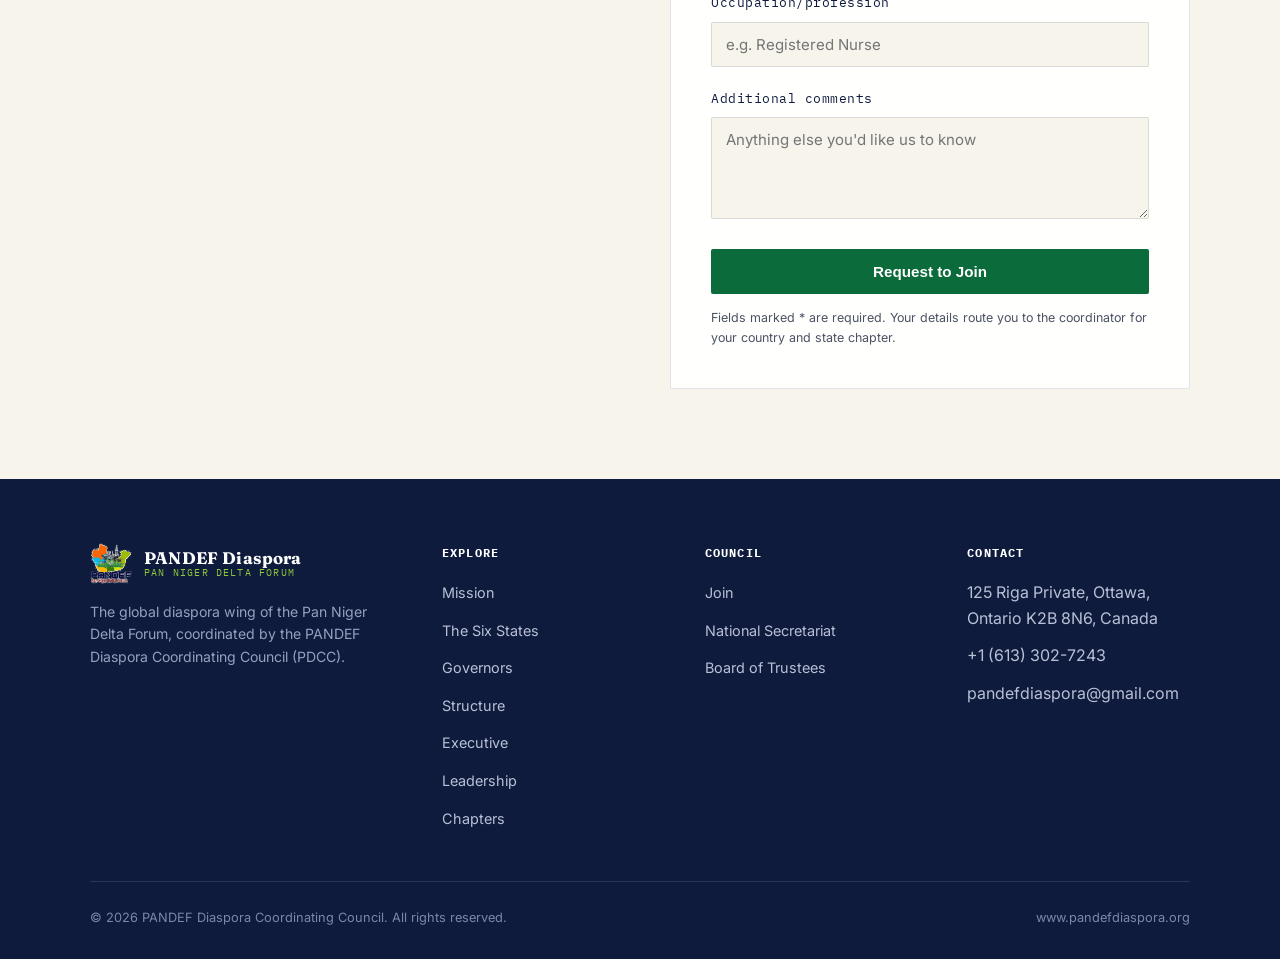
==== commit c901e3fe: "Populate PDCC Executive Committee with real roster from official team directory - Replace placeholde" ====
--- a/index.html
+++ b/index.html
@@ -202,11 +202,6 @@
 background:var(--line); box-shadow:0 0 0 1px var(--line);
 }
 .governor-photo img{ width:100%; height:100%; object-fit:cover; display:block; }
-.governor-photo--placeholder{
-display:flex; align-items:center; justify-content:center;
-font-family:'Fraunces', serif; font-size:2rem; color:var(--ink-soft); background:var(--cream);
-border:1.5px dashed var(--line);
-}
 .governor-card h4{ font-size:1.05rem; margin-bottom:4px; }
 .governor-card span{ font-size:0.82rem; color:var(--ink-soft); font-family:'IBM Plex Mono', monospace; }
 @media (max-width: 780px){ .governors-grid{ grid-template-columns:repeat(2,1fr); } }
@@ -427,23 +422,89 @@
 <div class="section-head reveal">
 <div class="eyebrow">PDCC Executive Committee</div>
 <h2>The people running PANDEF Diaspora.</h2>
-<p>Photos and profiles of the Coordinating Council's executive officers will appear here as they're confirmed.</p>
+<p>The Coordinating Council's executive officers, elected to run PANDEF Diaspora's day-to-day work.</p>
 </div>
 <div class="governors-grid reveal">
 <div class="governor-card">
-<div class="governor-photo governor-photo--placeholder"><span>?</span></div>
-<h4>Name pending</h4><span>Profile coming soon</span>
-</div>
-<div class="governor-card">
-<div class="governor-photo governor-photo--placeholder"><span>?</span></div>
-<h4>Name pending</h4><span>Profile coming soon</span>
-</div>
-<div class="governor-card">
-<div class="governor-photo governor-photo--placeholder"><span>?</span></div>
-<h4>Name pending</h4><span>Profile coming soon</span>
-</div>
-</div>
-<p class="form-note" style="margin-top:24px;">Send us your photo and a short profile to replace a placeholder card.</p>
+<div class="governor-photo"><img src="assets/team/festus-ofume.jpg" alt="Festus Ofume" style="object-position:50% 20%;"></div>
+<h4>Festus Ofume</h4><span>Diaspora Coordinator General</span>
+</div>
+<div class="governor-card">
+<div class="governor-photo"><img src="assets/team/lamiegha-brinemugha.jpg" alt="Lamiegha Brinemugha" style="object-position:60% 12%;"></div>
+<h4>Lamiegha Brinemugha</h4><span>Secretary General</span>
+</div>
+<div class="governor-card">
+<div class="governor-photo"><img src="assets/team/imeobong-essien.jpg" alt="Imeobong Essien" style="object-position:50% 25%;"></div>
+<h4>Imeobong Essien</h4><span>Deputy Coordinator General</span>
+</div>
+<div class="governor-card">
+<div class="governor-photo"><img src="assets/team/ufuoma-amarasa.jpg" alt="Ufuoma Amarasa" style="object-position:48% 30%;"></div>
+<h4>Ufuoma Amarasa</h4><span>Treasurer / Director of Finance</span>
+</div>
+<div class="governor-card">
+<div class="governor-photo"><img src="assets/team/prebi-brisibe.jpg" alt="Prebi Brisibe" style="object-position:50% 22%;"></div>
+<h4>Prebi Brisibe</h4><span>Director of Women Affairs</span>
+</div>
+<div class="governor-card">
+<div class="governor-photo"><img src="assets/team/slyvanus-ogbeche.jpg" alt="Slyvanus Ogbeche" style="object-position:50% 15%;"></div>
+<h4>Slyvanus Ogbeche</h4><span>Director of Media &amp; Publicity</span>
+</div>
+<div class="governor-card">
+<div class="governor-photo"><img src="assets/team/marcus-nwose.jpg" alt="Marcus Nwose" style="object-position:50% 12%;"></div>
+<h4>Marcus Nwose</h4><span>Director of Education &amp; Capacity Development</span>
+</div>
+<div class="governor-card">
+<div class="governor-photo"><img src="assets/team/aye-georgina-dakpokpo.jpg" alt="Aye Georgina Dakpokpo" style="object-position:50% 30%;"></div>
+<h4>Aye Georgina Dakpokpo</h4><span>Director, International Relations &amp; Partnerships</span>
+</div>
+<div class="governor-card">
+<div class="governor-photo"><img src="assets/team/ogulogu-obaide.jpg" alt="Ogulogu Obaide" style="object-position:50% 22%;"></div>
+<h4>Ogulogu Obaide</h4><span>Director, Legal &amp; Intergovernmental Affairs</span>
+</div>
+<div class="governor-card">
+<div class="governor-photo"><img src="assets/team/shaka-george-oboge.jpg" alt="Shaka George Oboge" style="object-position:50% 15%;"></div>
+<h4>Shaka George Oboge</h4><span>Director, Trade, Investment &amp; Economic Development</span>
+</div>
+<div class="governor-card">
+<div class="governor-photo"><img src="assets/team/kinikanwo-obasiolu.jpg" alt="Kinikanwo Obasiolu" style="object-position:60% 45%;"></div>
+<h4>Kinikanwo Obasiolu</h4><span>Director, Culture and Tourism</span>
+</div>
+<div class="governor-card">
+<div class="governor-photo"><img src="assets/team/eric-ofomukoro.jpg" alt="Eric Ofomukoro" style="object-position:58% 22%;"></div>
+<h4>Eric Ofomukoro</h4><span>Director, Humanitarian Affairs</span>
+</div>
+<div class="governor-card">
+<div class="governor-photo"><img src="assets/team/harrison-osauwagboe.jpg" alt="Harrison Osauwagboe" style="object-position:50% 15%;"></div>
+<h4>Harrison Osauwagboe</h4><span>Assistant Secretary General</span>
+</div>
+<div class="governor-card">
+<div class="governor-photo"><img src="assets/team/vivian-adeoye.jpg" alt="Vivian Adeoye" style="object-position:50% 20%;"></div>
+<h4>Vivian Adeoye</h4><span>Director, Health and Medical Mission</span>
+</div>
+<div class="governor-card">
+<div class="governor-photo"><img src="assets/team/angonimi-david-imeh.jpg" alt="Mrs Angonimi David-Imeh" style="object-position:50% 18%;"></div>
+<h4>Mrs Angonimi David-Imeh</h4><span>Nigeria Liaison Officer</span>
+</div>
+</div>
+
+<div class="section-head reveal" style="margin-top:56px; margin-bottom:32px;">
+<div class="eyebrow">Country Coordinators</div>
+<h2 style="font-size:clamp(1.4rem,2.4vw,1.9rem);">Leading PANDEF Diaspora's chapters abroad.</h2>
+</div>
+<div class="governors-grid reveal">
+<div class="governor-card">
+<div class="governor-photo"><img src="assets/team/ogulogu-obaide.jpg" alt="Ogulogu Obaide" style="object-position:50% 22%;"></div>
+<h4>Ogulogu Obaide</h4><span>Coordinator, Canada</span>
+</div>
+<div class="governor-card">
+<div class="governor-photo"><img src="assets/team/shaka-george-oboge.jpg" alt="Shaka George Oboge" style="object-position:50% 15%;"></div>
+<h4>Shaka George Oboge</h4><span>Coordinator, United States of America</span>
+</div>
+<div class="governor-card">
+<div class="governor-photo"><img src="assets/team/lamiegha-brinemugha.jpg" alt="Lamiegha Brinemugha" style="object-position:60% 12%;"></div>
+<h4>Lamiegha Brinemugha</h4><span>Coordinator, United Kingdom</span>
+</div>
+</div>
 </div>
 </section>
 
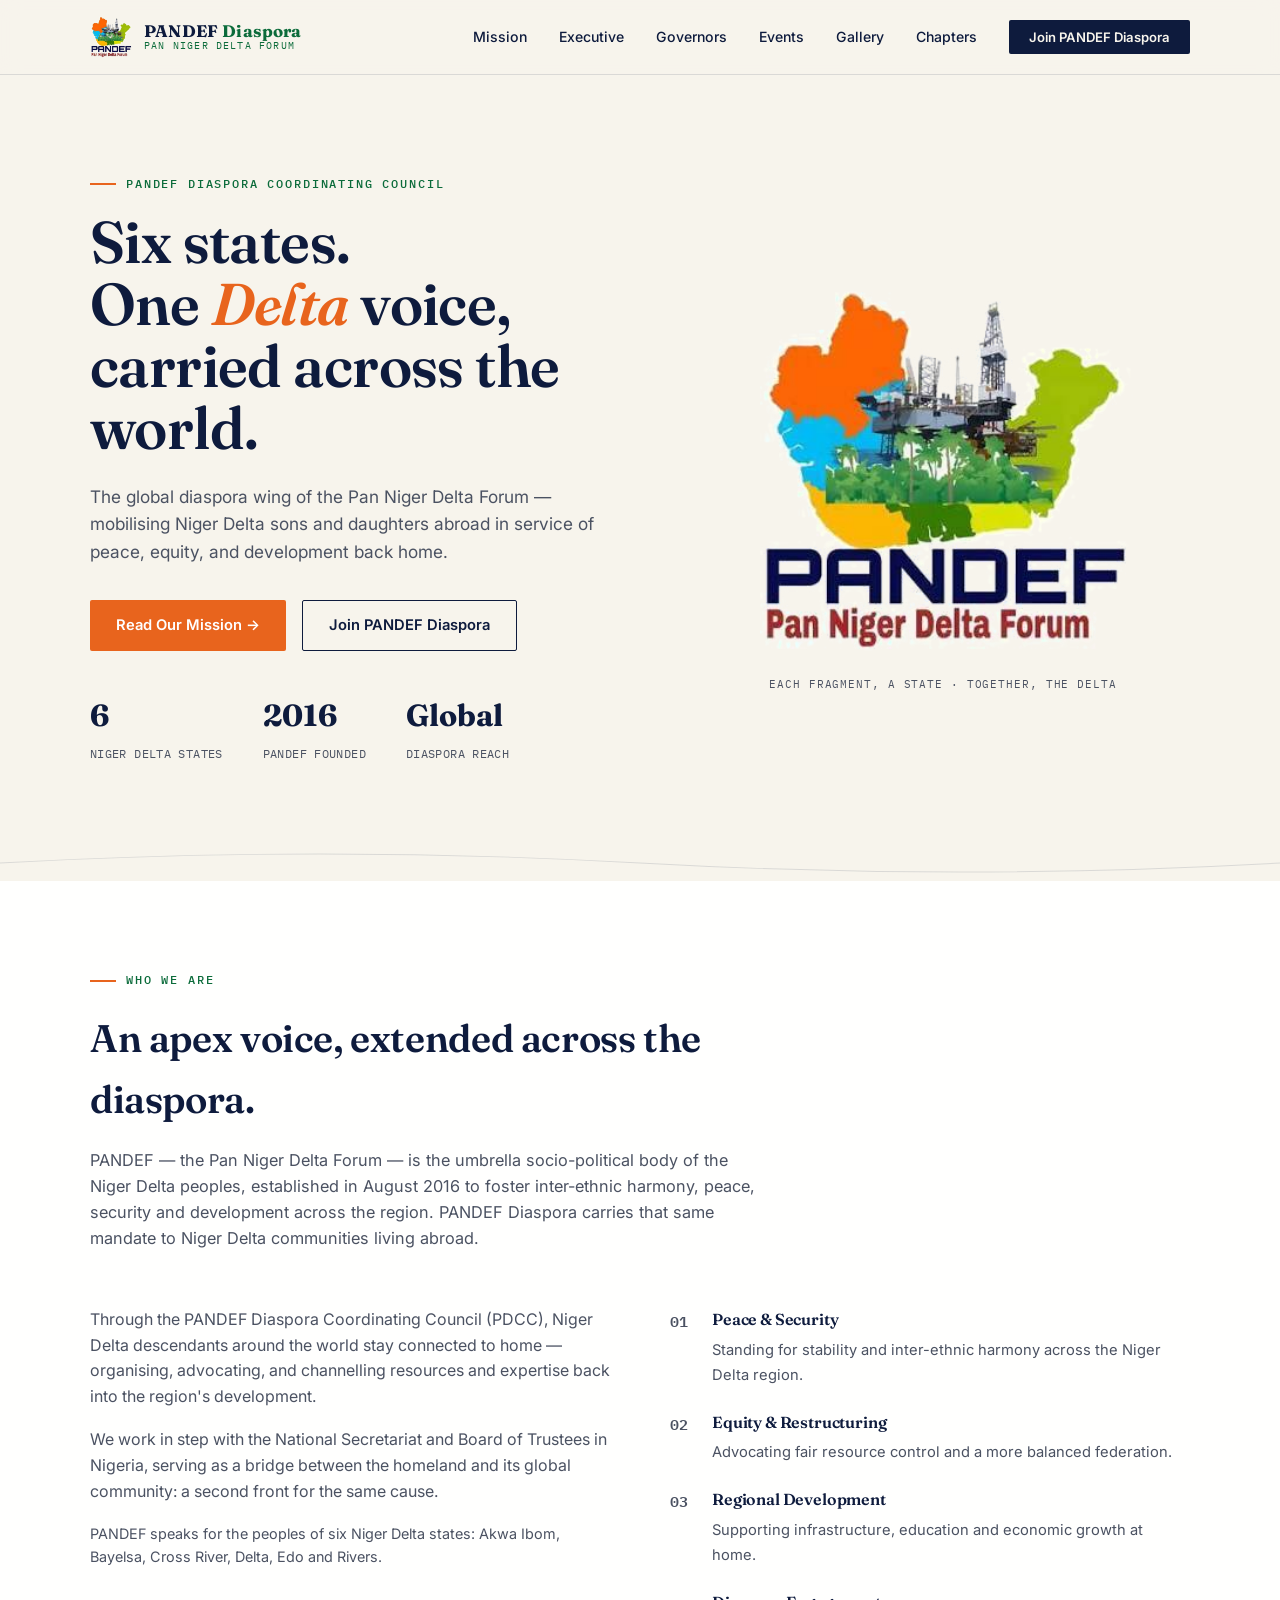
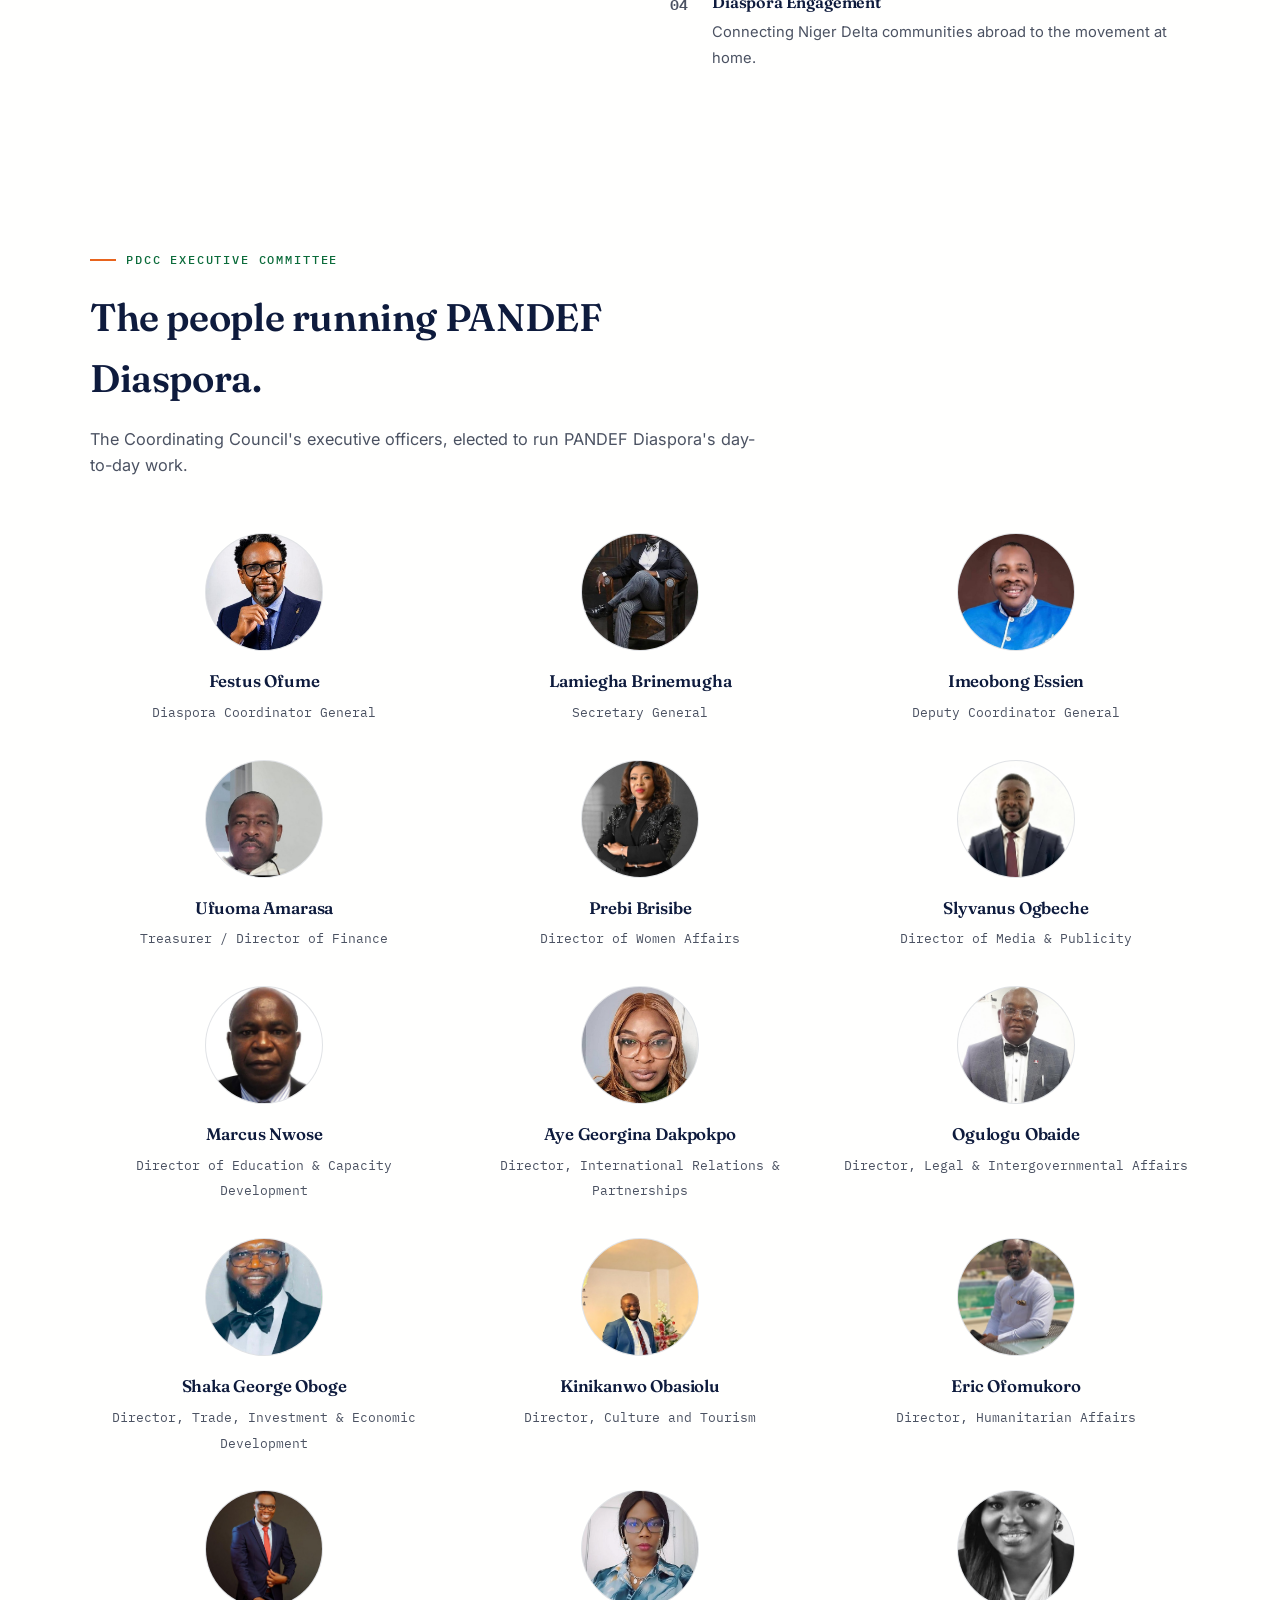
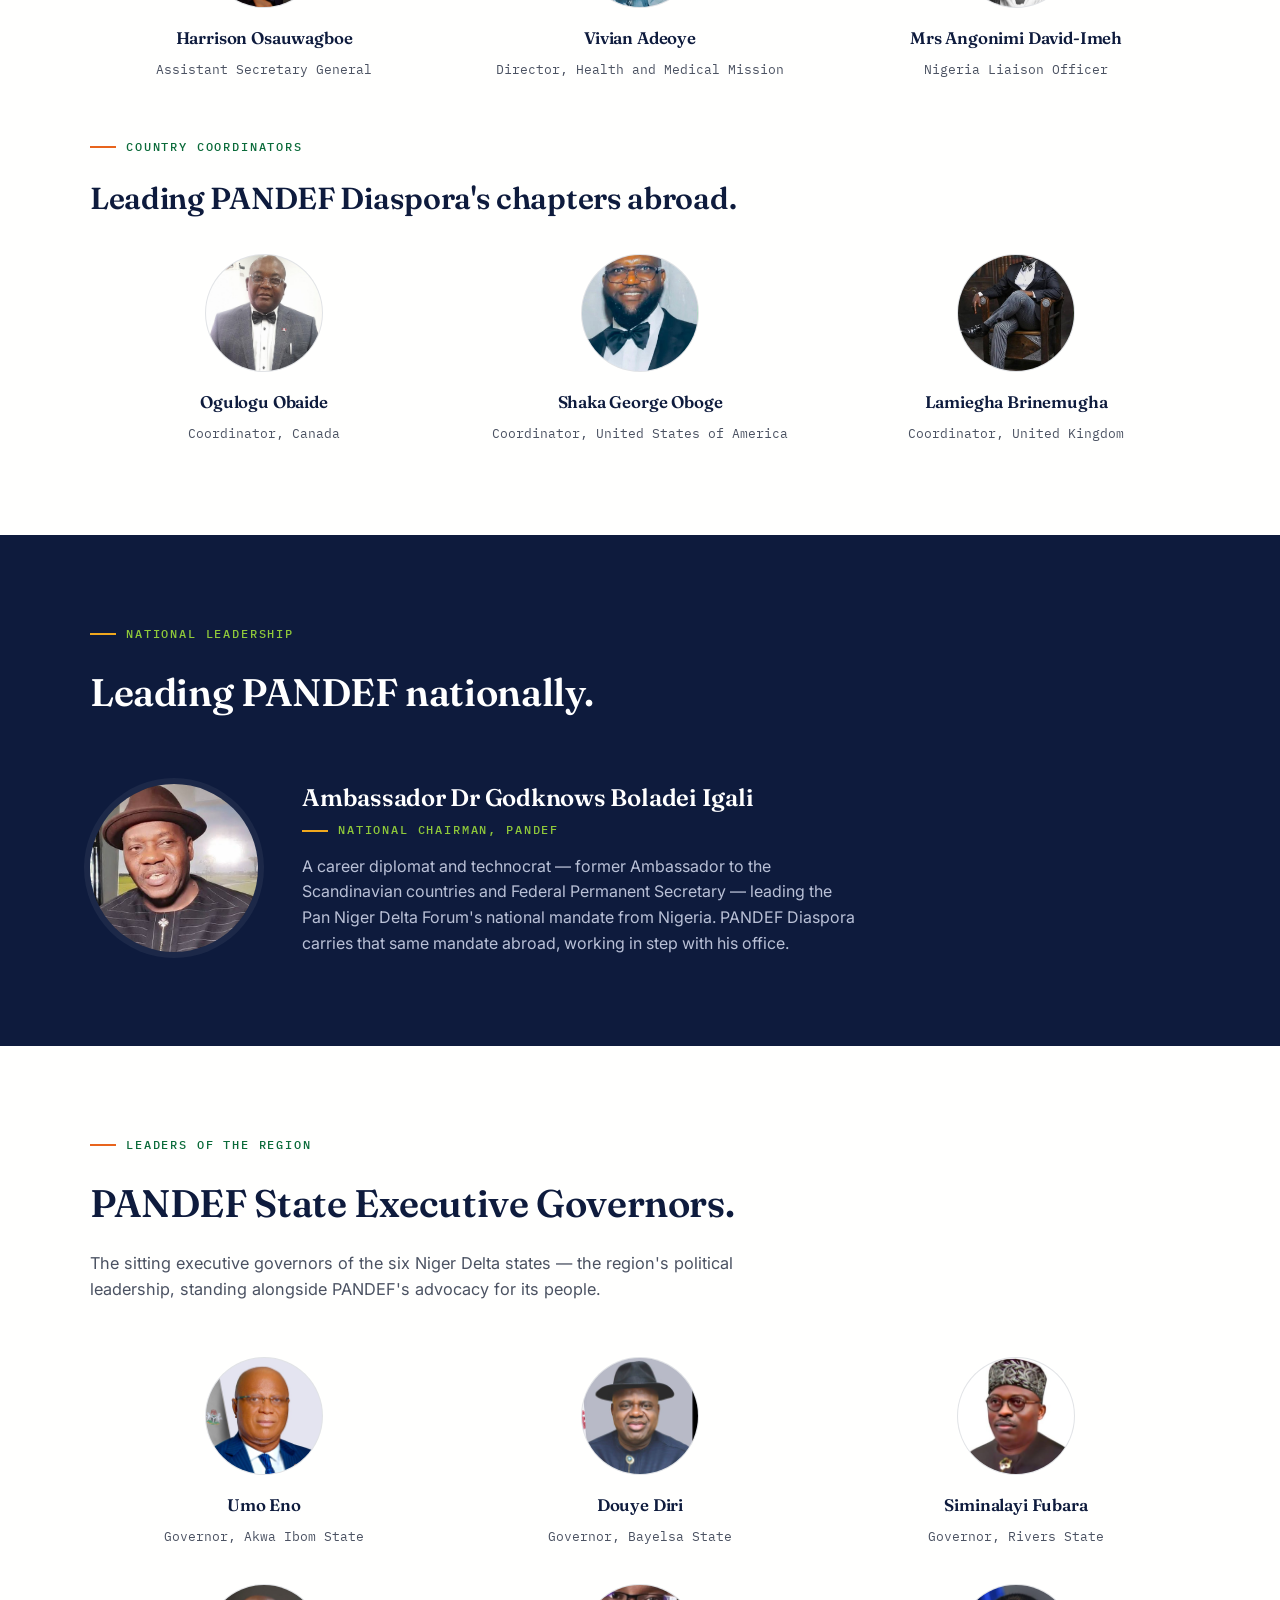
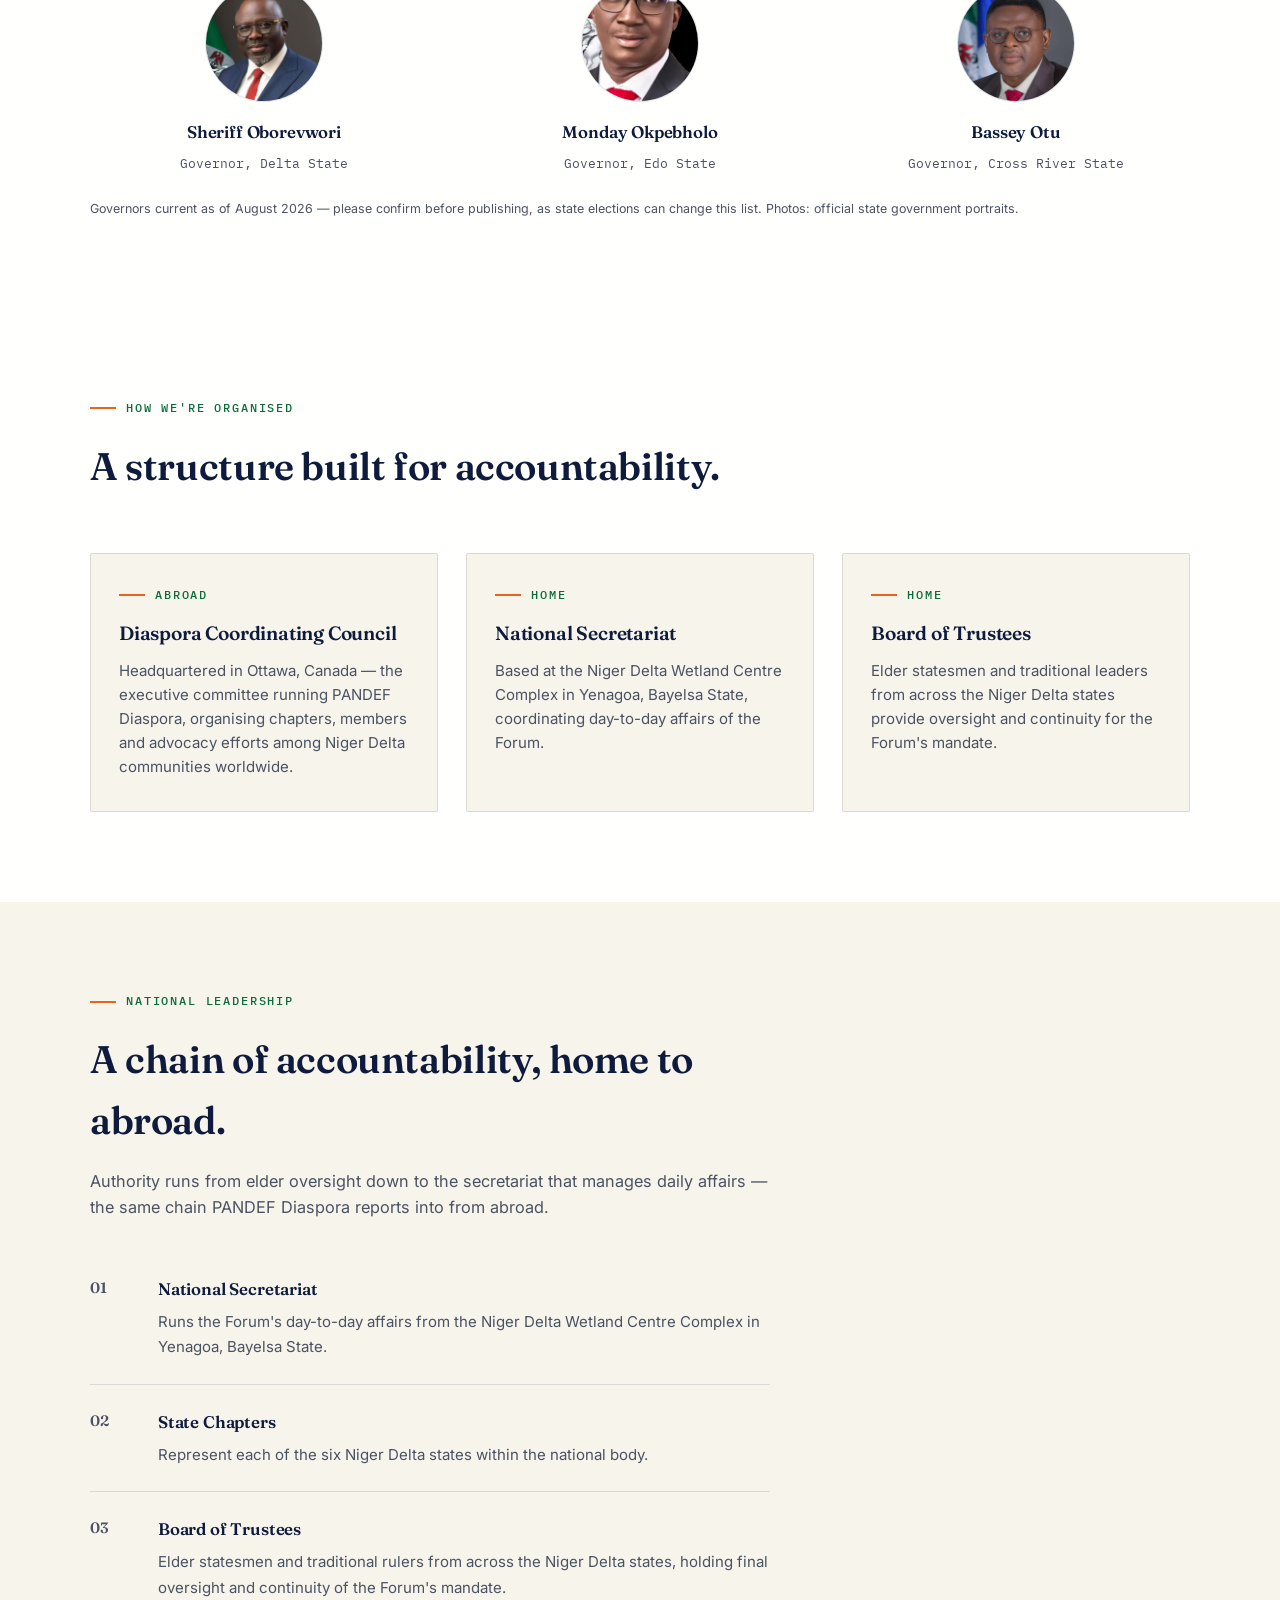
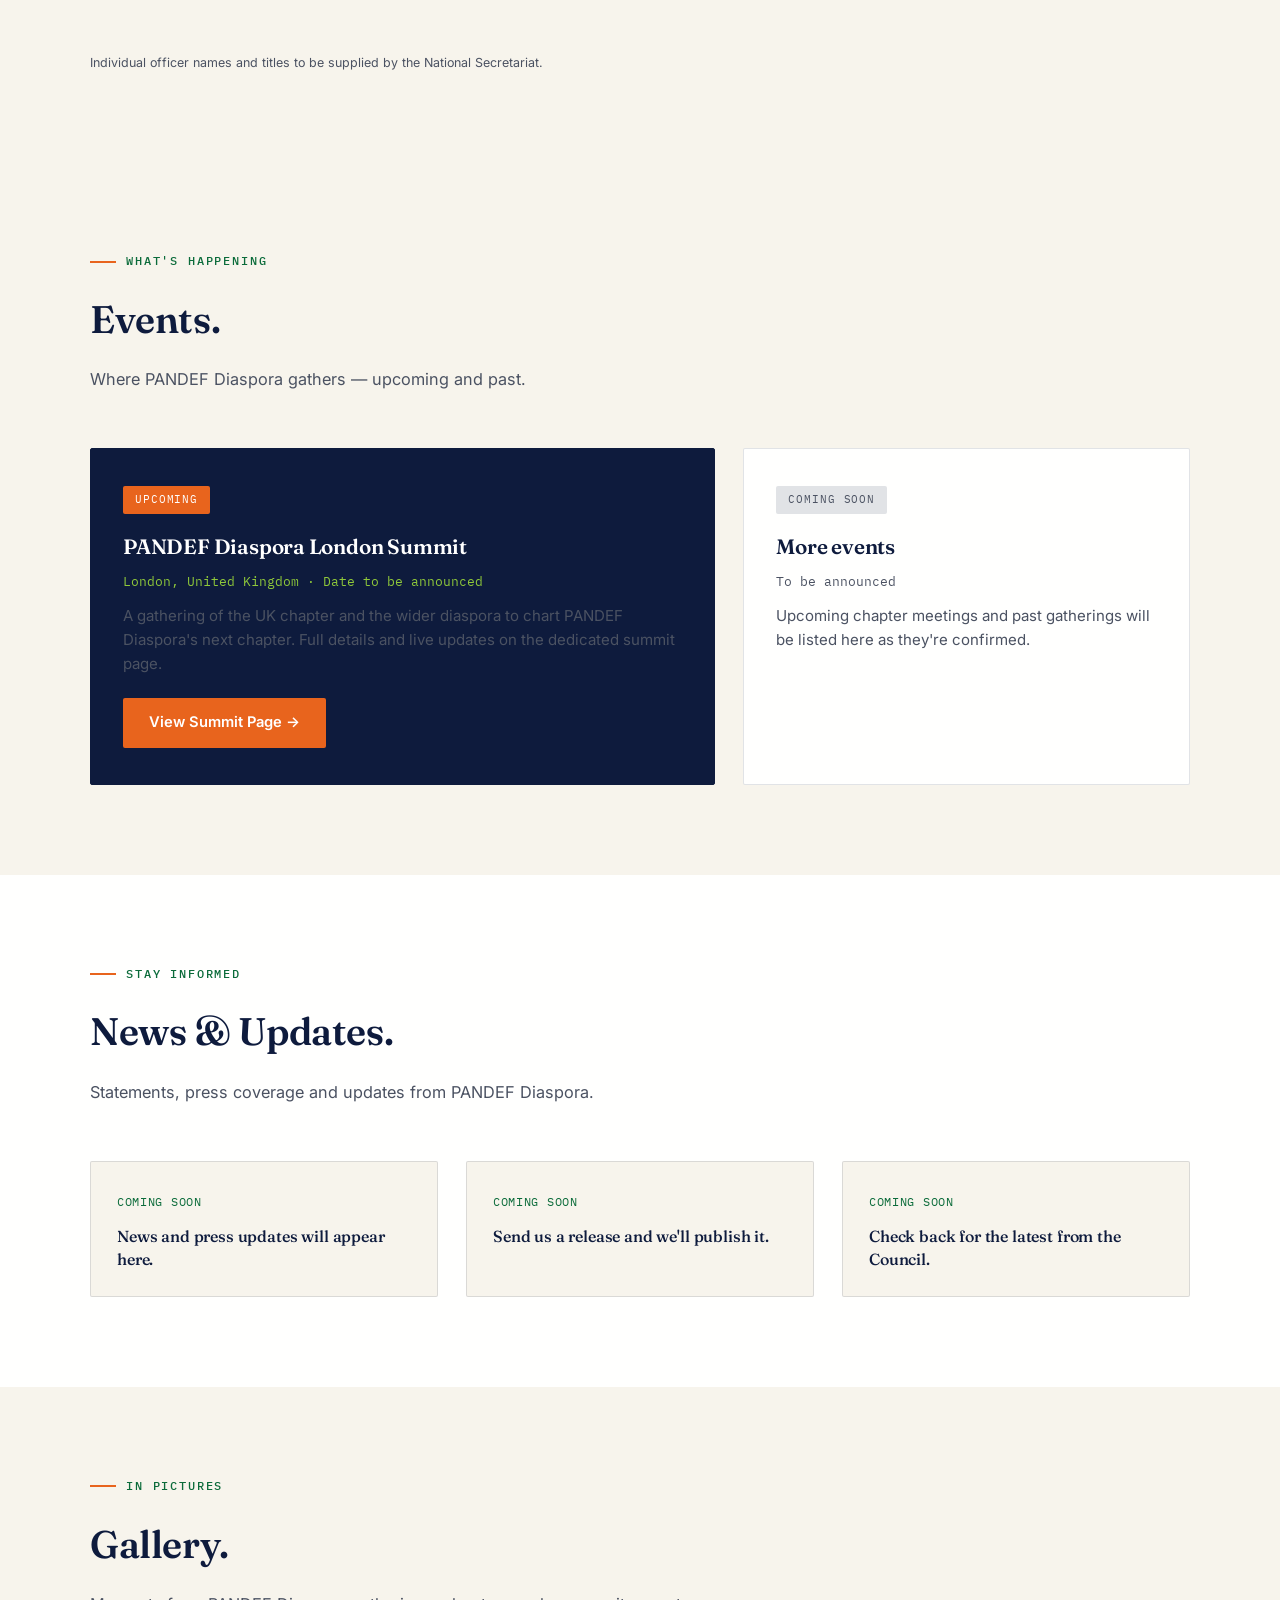
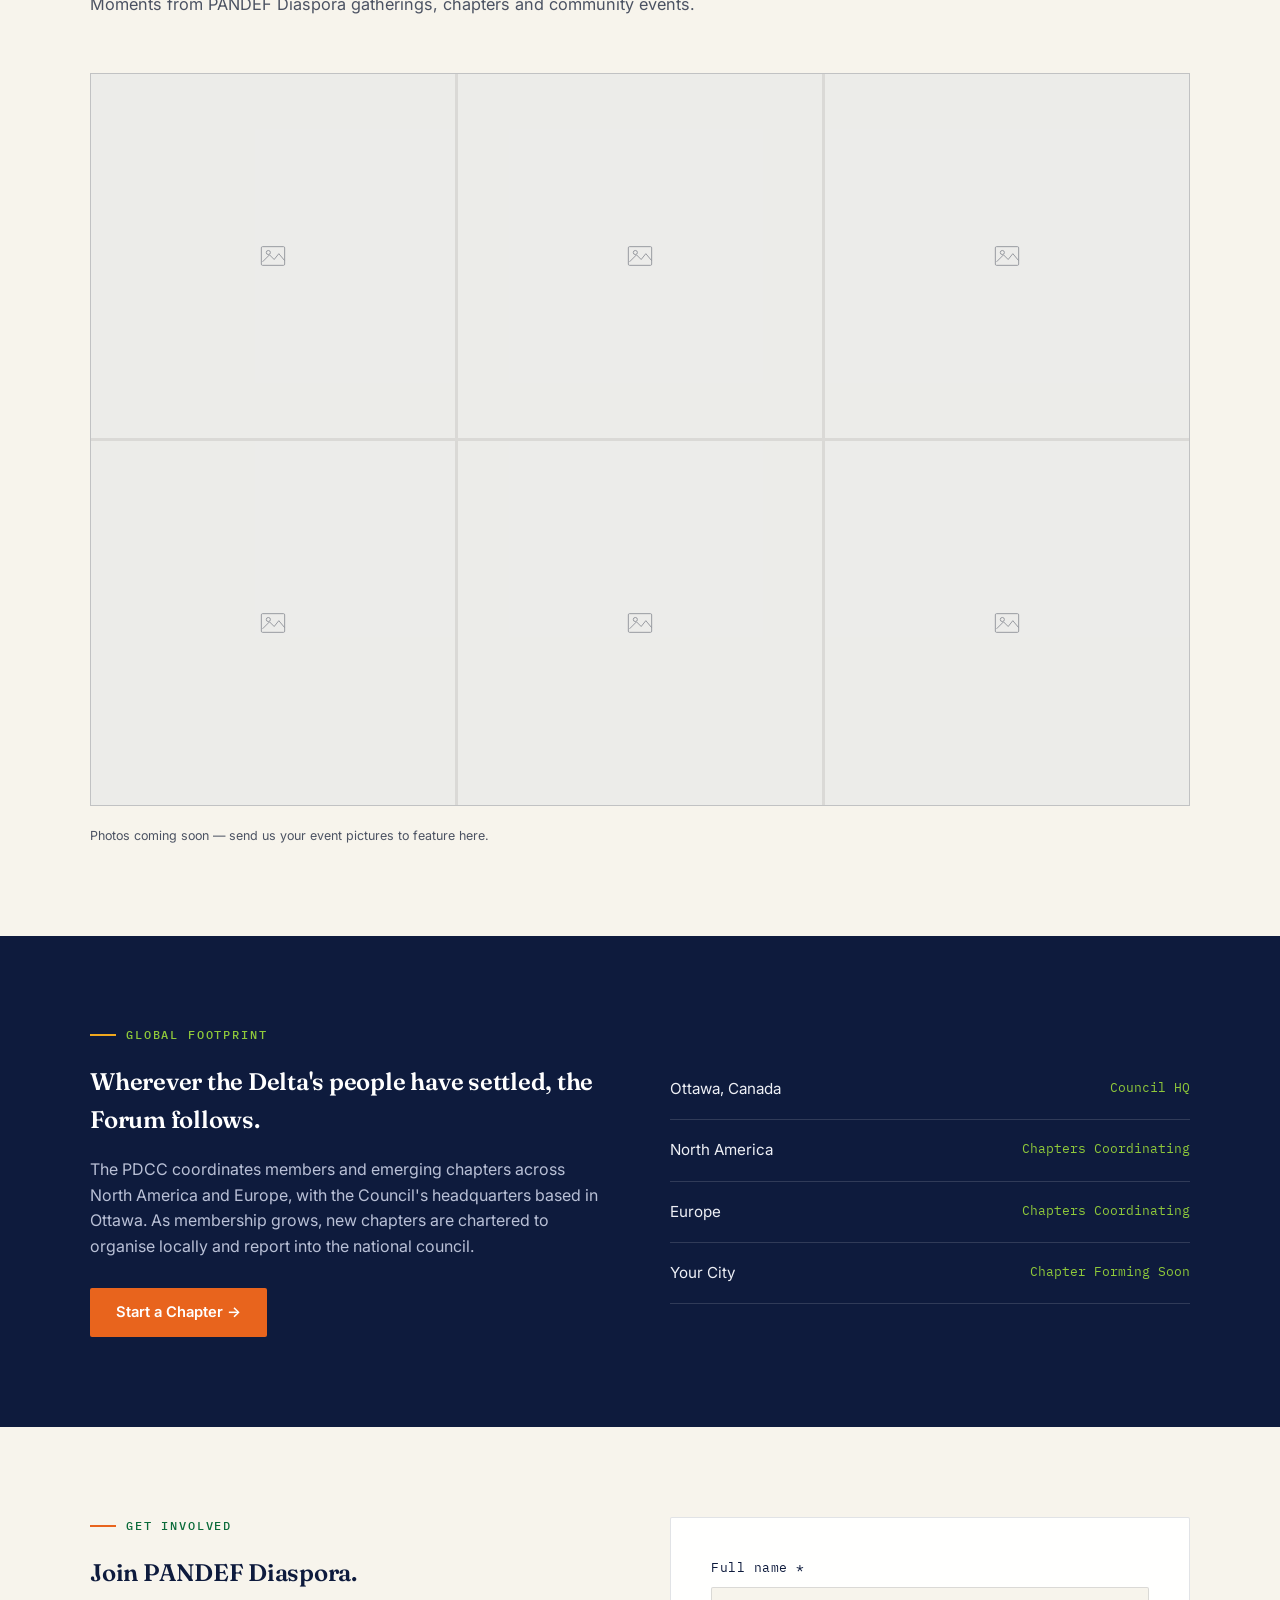
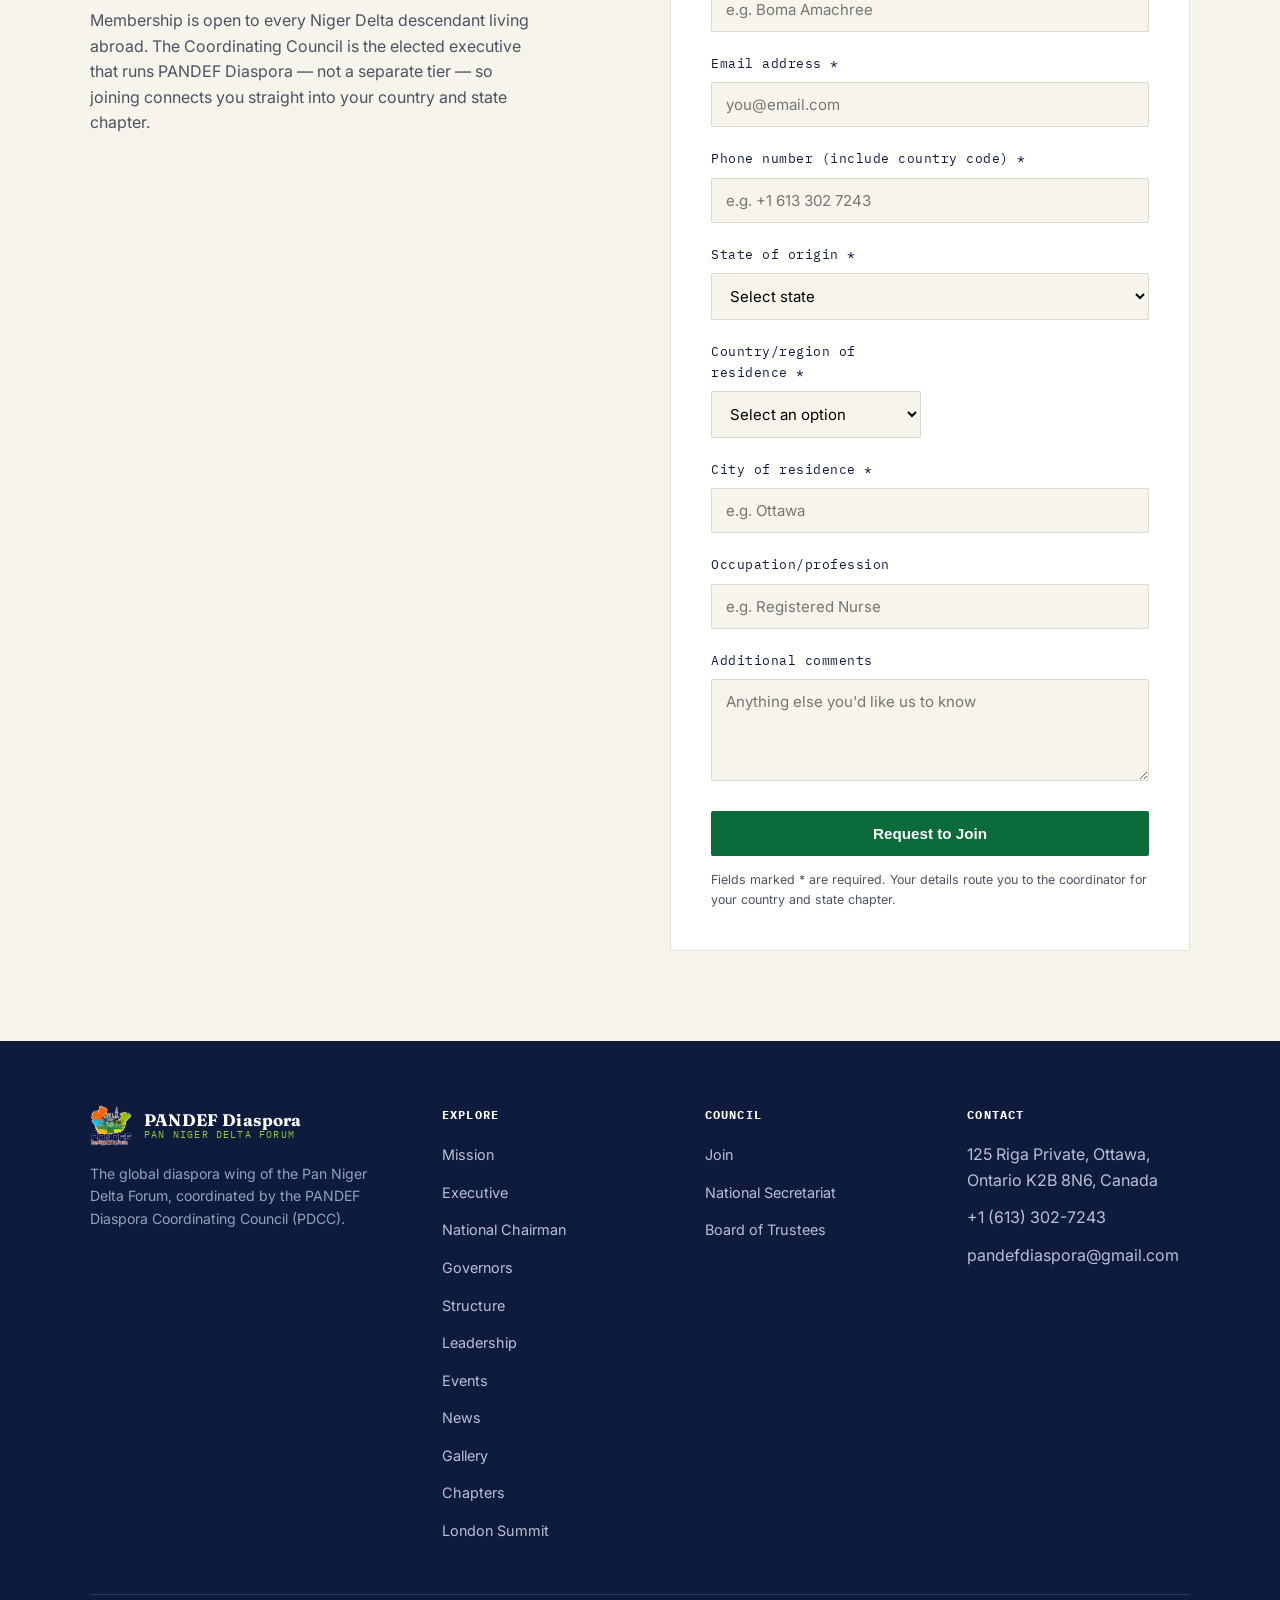
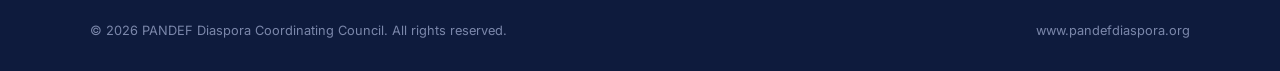
==== commit 4550c9d5: "Rework Join flow, reorder leadership sections, add State Governors section - Reorder homepage: Execu" ====
--- a/index.html
+++ b/index.html
@@ -9,260 +9,7 @@
 <link rel="preconnect" href="https://fonts.googleapis.com">
 <link rel="preconnect" href="https://fonts.gstatic.com" crossorigin>
 <link href="https://fonts.googleapis.com/css2?family=Fraunces:opsz,wght@9..144,400;9..144,500;9..144,600;9..144,700&family=Inter:wght@400;500;600;700;800&family=IBM+Plex+Mono:wght@400;500&display=swap" rel="stylesheet">
-<style>
-:root{
---navy:#0E1B3D;
---forest:#0B6B3A;
---orange:#E8641D;
---blue:#1E9DBE;
---lime:#8FC93A;
---gold:#F0A81E;
---cream:#F7F4EC;
---paper:#FFFFFE;
---ink:#161B22;
---ink-soft:#4B5262;
---line: rgba(14,27,61,0.12);
---radius: 2px;
-}
-*{box-sizing:border-box; margin:0; padding:0;}
-html{scroll-behavior:smooth;}
-body{
-background:var(--cream);
-color:var(--ink);
-font-family:'Inter', sans-serif;
-line-height:1.6;
-overflow-x:hidden;
-}
-::selection{ background:var(--gold); color:var(--navy); }
-h1,h2,h3,h4{
-font-family:'Fraunces', serif;
-color:var(--navy);
-font-weight:600;
-letter-spacing:-0.01em;
-}
-.eyebrow{
-font-family:'IBM Plex Mono', monospace;
-font-size:0.72rem;
-letter-spacing:0.16em;
-text-transform:uppercase;
-color:var(--forest);
-display:flex;
-align-items:center;
-gap:10px;
-margin-bottom:18px;
-font-weight:500;
-}
-.eyebrow::before{
-content:'';
-width:26px; height:2px;
-background:var(--orange);
-display:inline-block;
-}
-.wrap{ max-width:1180px; margin:0 auto; padding:0 40px; }
-a{ color:inherit; text-decoration:none; }
-/* ---------- HEADER ---------- */
-header{
-position:sticky; top:0; z-index:100;
-background:rgba(247,244,236,0.92);
-backdrop-filter:blur(10px);
-border-bottom:1px solid var(--line);
-}
-.navrow{
-display:flex; align-items:center; justify-content:space-between;
-padding:16px 40px;
-max-width:1180px; margin:0 auto;
-}
-.brand{ display:flex; align-items:center; gap:12px; }
-.brand-mark{
-width:42px; height:42px; object-fit:contain; display:block; flex-shrink:0;
-}
-.brand-text{ line-height:1.1; }
-.brand-text .pandef{
-font-family:'Fraunces', serif; font-weight:700; font-size:1.05rem; color:var(--navy); letter-spacing:0.01em;
-}
-.brand-text .diaspora{
-font-family:'IBM Plex Mono', monospace; font-size:0.62rem; letter-spacing:0.12em; color:var(--forest); text-transform:uppercase;
-}
-nav ul{ list-style:none; display:flex; gap:32px; }
-nav a{ font-size:0.88rem; color:var(--navy); font-weight:500; position:relative; padding:4px 0;}
-nav a::after{
-content:''; position:absolute; left:0; bottom:0; width:0; height:1.5px; background:var(--orange);
-transition:width .25s ease;
-}
-nav a:hover::after{ width:100%; }
-.nav-cta{
-background:var(--navy); color:var(--cream) !important; padding:9px 20px; border-radius:var(--radius);
-font-size:0.82rem; font-weight:600;
-}
-.nav-cta::after{ display:none; }
-.menu-btn{ display:none; background:none; border:none; cursor:pointer; }
-@media (max-width: 880px){
-nav ul{ display:none; }
-.menu-btn{ display:block; }
-}
-/* ---------- HERO ---------- */
-.hero{
-position:relative;
-padding:100px 0 80px;
-overflow:hidden;
-}
-.hero-grid{
-display:grid; grid-template-columns:1.05fr 0.95fr; gap:60px; align-items:center;
-}
-.hero h1{
-font-size:clamp(2.4rem, 4.6vw, 3.7rem);
-line-height:1.05;
-margin-bottom:24px;
-}
-.hero h1 em{ font-style:italic; color:var(--orange); }
-.hero p.lead{
-font-size:1.08rem; color:var(--ink-soft); max-width:520px; margin-bottom:34px;
-}
-.hero-ctas{ display:flex; gap:16px; flex-wrap:wrap; margin-bottom:40px;}
-.btn{
-padding:13px 26px; border-radius:var(--radius); font-weight:600; font-size:0.92rem;
-display:inline-flex; align-items:center; gap:8px; transition:transform .2s ease, box-shadow .2s ease;
-}
-.btn-primary{ background:var(--orange); color:#fff; }
-.btn-primary:hover{ transform:translateY(-2px); box-shadow:0 10px 20px rgba(232,100,29,0.28);}
-.btn-outline{ border:1.5px solid var(--navy); color:var(--navy); }
-.btn-outline:hover{ background:var(--navy); color:#fff; }
-.hero-stats{ display:flex; gap:40px; }
-.hero-stats div strong{
-display:block; font-family:'Fraunces', serif; font-size:1.9rem; color:var(--navy);
-}
-.hero-stats div span{ font-size:0.78rem; color:var(--ink-soft); font-family:'IBM Plex Mono', monospace; letter-spacing:0.03em;}
-/* mosaic signature */
-.mosaic-wrap{ position:relative; }
-.mosaic-caption{
-position:absolute; bottom:-38px; left:0; right:0; text-align:center;
-font-family:'IBM Plex Mono', monospace; font-size:0.7rem; color:var(--ink-soft); letter-spacing:0.08em;
-}
-.mosaic-piece{ cursor:pointer; transition: transform .35s ease, filter .35s ease; transform-origin:center; }
-.mosaic-piece:hover{ transform:scale(1.045); filter:brightness(1.08); }
-.mosaic-tooltip{
-font-family:'IBM Plex Mono', monospace; font-size:11px; fill:var(--navy); opacity:0; transition:opacity .2s ease;
-pointer-events:none;
-}
-.mosaic-piece:hover + .mosaic-tooltip,
-.mosaic-group:hover .mosaic-tooltip{ opacity:1; }
-/* ---------- SECTION DIVIDER (river line) ---------- */
-.river{ width:100%; height:36px; display:block; }
-section{ padding:90px 0; position:relative; }
-.band-cream{ background:var(--cream); }
-.band-paper{ background:var(--paper); }
-.band-navy{ background:var(--navy); color:#EDEFF5; }
-.band-navy h2{ color:#fff; }
-.band-navy .eyebrow{ color:var(--lime); }
-.band-navy .eyebrow::before{ background:var(--gold); }
-.section-head{ max-width:680px; margin-bottom:56px; }
-.section-head h2{ font-size:clamp(1.8rem, 3vw, 2.5rem); }
-.section-head p{ color:var(--ink-soft); margin-top:16px; font-size:1.02rem; }
-.band-navy .section-head p{ color:#B9C0D6; }
-/* ---------- ABOUT ---------- */
-.about-grid{ display:grid; grid-template-columns:1fr 1fr; gap:60px; align-items:start; }
-.about-grid p{ color:var(--ink-soft); margin-bottom:18px; }
-.pillar-list{ list-style:none; display:flex; flex-direction:column; gap:22px; }
-.pillar-list li{ display:flex; gap:16px; align-items:flex-start; }
-.pillar-num{
-font-family:'IBM Plex Mono', monospace; font-size:0.78rem; color:var(--orange); font-weight:600; padding-top:3px; flex-shrink:0; width:26px;
-}
-.pillar-list h4{ font-size:1rem; margin-bottom:4px; }
-.pillar-list span{ color:var(--ink-soft); font-size:0.92rem; }
-/* ---------- LEADERSHIP ---------- */
-.leadership-list{ list-style:none; display:flex; flex-direction:column; max-width:680px; }
-.leadership-list li{
-display:flex; gap:24px; align-items:flex-start; padding:24px 0; border-bottom:1px solid var(--line);
-}
-.leadership-list li:first-child{ padding-top:0; }
-.leadership-list li:last-child{ border-bottom:none; }
-.leadership-num{
-font-family:'Fraunces', serif; font-size:1.6rem; font-weight:600; color:var(--orange); flex-shrink:0; width:44px;
-}
-.leadership-list h4{ font-size:1.05rem; margin-bottom:6px; }
-.leadership-list span{ color:var(--ink-soft); font-size:0.94rem; }
-/* ---------- STATES ---------- */
-.states-grid{
-display:grid; grid-template-columns:repeat(3, 1fr); gap:1px; background:var(--line);
-border:1px solid var(--line);
-}
-.state-card{
-background:var(--paper); padding:28px 26px; position:relative; overflow:hidden;
-}
-.state-swatch{ width:34px; height:34px; border-radius:50%; margin-bottom:18px; }
-.state-card h4{ font-size:1.08rem; margin-bottom:6px; }
-.state-card span{ font-size:0.82rem; color:var(--ink-soft); font-family:'IBM Plex Mono', monospace; }
-@media (max-width: 780px){ .states-grid{ grid-template-columns:repeat(2,1fr); } }
-@media (max-width: 520px){ .states-grid{ grid-template-columns:1fr; } }
-/* ---------- GOVERNORS ---------- */
-.governors-grid{ display:grid; grid-template-columns:repeat(3, 1fr); gap:36px 28px; }
-.governor-card{ text-align:center; }
-.governor-photo{
-width:116px; height:116px; border-radius:50%; overflow:hidden; margin:0 auto 18px;
-background:var(--line); box-shadow:0 0 0 1px var(--line);
-}
-.governor-photo img{ width:100%; height:100%; object-fit:cover; display:block; }
-.governor-card h4{ font-size:1.05rem; margin-bottom:4px; }
-.governor-card span{ font-size:0.82rem; color:var(--ink-soft); font-family:'IBM Plex Mono', monospace; }
-@media (max-width: 780px){ .governors-grid{ grid-template-columns:repeat(2,1fr); } }
-@media (max-width: 520px){ .governors-grid{ grid-template-columns:1fr; } }
-/* ---------- STRUCTURE ---------- */
-.structure-grid{ display:grid; grid-template-columns:repeat(3, 1fr); gap:28px; }
-.structure-card{
-border:1px solid var(--line); padding:32px 28px; background:var(--cream); border-radius:var(--radius);
-}
-.structure-card .eyebrow{ margin-bottom:14px; }
-.structure-card h3{ font-size:1.2rem; margin-bottom:10px; }
-.structure-card p{ color:var(--ink-soft); font-size:0.94rem; }
-@media (max-width: 880px){ .structure-grid{ grid-template-columns:1fr; } }
-/* ---------- CHAPTERS / MAP ---------- */
-.chapters-wrap{ display:grid; grid-template-columns:1fr 1fr; gap:60px; align-items:center; }
-.chapter-list{ list-style:none; display:flex; flex-direction:column; gap:0; }
-.chapter-list li{
-display:flex; justify-content:space-between; padding:18px 0; border-bottom:1px solid rgba(255,255,255,0.14);
-font-size:0.95rem;
-}
-.chapter-list li span:last-child{ color:var(--lime); font-family:'IBM Plex Mono', monospace; font-size:0.82rem; }
-/* ---------- INVOLVED / FORM ---------- */
-.involve-grid{ display:grid; grid-template-columns:1fr 1fr; gap:60px; }
-.form-card{
-background:var(--paper); border:1px solid var(--line); padding:40px; border-radius:var(--radius);
-}
-.form-card label{ display:block; font-size:0.8rem; font-family:'IBM Plex Mono', monospace; letter-spacing:0.04em; color:var(--navy); margin-bottom:8px; }
-.form-row{ margin-bottom:22px; }
-.form-card input, .form-card select, .form-card textarea{
-width:100%; padding:12px 14px; border:1px solid var(--line); border-radius:var(--radius);
-font-family:'Inter', sans-serif; font-size:0.94rem; background:var(--cream); resize:vertical;
-}
-.form-card input:focus, .form-card select:focus, .form-card textarea:focus{ outline:2px solid var(--orange); outline-offset:1px; }
-.form-two{ display:grid; grid-template-columns:1fr 1fr; gap:18px; }
-.btn-submit{
-width:100%; background:var(--forest); color:#fff; border:none; padding:14px; border-radius:var(--radius);
-font-weight:600; font-size:0.95rem; cursor:pointer; transition:background .2s ease;
-}
-.btn-submit:hover{ background:#08532c; }
-.form-note{ font-size:0.78rem; color:var(--ink-soft); margin-top:14px; }
-/* ---------- FOOTER ---------- */
-footer{ background:var(--navy); color:#B9C0D6; padding:64px 0 30px; }
-.footer-grid{ display:grid; grid-template-columns:1.4fr 1fr 1fr 1fr; gap:40px; margin-bottom:50px; }
-.footer-brand .brand-text .pandef{ color:#fff; }
-.footer-brand p{ margin-top:16px; font-size:0.88rem; max-width:280px; color:#96A0BE; }
-footer h5{ color:#fff; font-family:'IBM Plex Mono', monospace; font-size:0.75rem; letter-spacing:0.1em; text-transform:uppercase; margin-bottom:18px; }
-footer ul{ list-style:none; display:flex; flex-direction:column; gap:12px; }
-footer ul a{ font-size:0.9rem; color:#B9C0D6; }
-footer ul a:hover{ color:var(--gold); }
-.footer-bottom{
-border-top:1px solid rgba(255,255,255,0.12); padding-top:26px; display:flex; justify-content:space-between;
-font-size:0.8rem; color:#7B87AA; flex-wrap:wrap; gap:12px;
-}
-@media (max-width: 880px){ .footer-grid{ grid-template-columns:1fr 1fr; } .about-grid, .chapters-wrap, .involve-grid{ grid-template-columns:1fr; } .hero-grid{ grid-template-columns:1fr; } }
-.reveal{ opacity:0; transform:translateY(18px); transition:opacity .7s ease, transform .7s ease; }
-.reveal.in{ opacity:1; transform:translateY(0); }
-@media (prefers-reduced-motion: reduce){
-.reveal{ opacity:1; transform:none; transition:none; }
-.mosaic-piece{ transition:none; }
-}
-</style>
+<link rel="stylesheet" href="assets/style.css">
 </head>
 <body>
 <header>
@@ -277,11 +24,10 @@
 <nav>
 <ul>
 <li><a href="#mission">Mission</a></li>
-<li><a href="#states">The Six States</a></li>
+<li><a href="#executive">Executive</a></li>
 <li><a href="#governors">Governors</a></li>
-<li><a href="#structure">Structure</a></li>
-<li><a href="#executive">Executive</a></li>
-<li><a href="#leadership">Leadership</a></li>
+<li><a href="#events">Events</a></li>
+<li><a href="#gallery">Gallery</a></li>
 <li><a href="#chapters">Chapters</a></li>
 <li><a href="#involve" class="nav-cta">Join PANDEF Diaspora</a></li>
 </ul>
@@ -325,6 +71,7 @@
 <div class="reveal">
 <p>Through the PANDEF Diaspora Coordinating Council (PDCC), Niger Delta descendants around the world stay connected to home — organising, advocating, and channelling resources and expertise back into the region's development.</p>
 <p>We work in step with the National Secretariat and Board of Trustees in Nigeria, serving as a bridge between the homeland and its global community: a second front for the same cause.</p>
+<p style="font-size:0.9rem;">PANDEF speaks for the peoples of six Niger Delta states: Akwa Ibom, Bayelsa, Cross River, Delta, Edo and Rivers.</p>
 </div>
 <ul class="pillar-list reveal">
 <li><span class="pillar-num">01</span><div><h4>Peace &amp; Security</h4><span>Standing for stability and inter-ethnic harmony across the Niger Delta region.</span></div></li>
@@ -336,20 +83,110 @@
 </div>
 </section>
 
-<section class="band-cream" id="states">
-<div class="wrap">
-<div class="section-head reveal">
-<div class="eyebrow">The Niger Delta</div>
-<h2>Six states, one region, one forum.</h2>
-<p>PANDEF speaks for the peoples of the Niger Delta — the South-South geopolitical zone.</p>
-</div>
-<div class="states-grid reveal">
-<div class="state-card"><div class="state-swatch" style="background:var(--orange)"></div><h4>Akwa Ibom</h4><span>South-South</span></div>
-<div class="state-card"><div class="state-swatch" style="background:var(--blue)"></div><h4>Bayelsa</h4><span>National Secretariat · Yenagoa</span></div>
-<div class="state-card"><div class="state-swatch" style="background:var(--forest)"></div><h4>Rivers</h4><span>South-South</span></div>
-<div class="state-card"><div class="state-swatch" style="background:var(--gold)"></div><h4>Delta</h4><span>South-South</span></div>
-<div class="state-card"><div class="state-swatch" style="background:var(--lime)"></div><h4>Edo</h4><span>South-South</span></div>
-<div class="state-card"><div class="state-swatch" style="background:var(--orange); opacity:0.8"></div><h4>Cross River</h4><span>South-South</span></div>
+<section class="band-paper" id="executive">
+<div class="wrap">
+<div class="section-head reveal">
+<div class="eyebrow">PDCC Executive Committee</div>
+<h2>The people running PANDEF Diaspora.</h2>
+<p>The Coordinating Council's executive officers, elected to run PANDEF Diaspora's day-to-day work.</p>
+</div>
+<div class="governors-grid reveal">
+<div class="governor-card">
+<div class="governor-photo"><img src="assets/team/festus-ofume.jpg" alt="Festus Ofume"></div>
+<h4>Festus Ofume</h4><span>Diaspora Coordinator General</span>
+</div>
+<div class="governor-card">
+<div class="governor-photo"><img src="assets/team/lamiegha-brinemugha.jpg" alt="Lamiegha Brinemugha"></div>
+<h4>Lamiegha Brinemugha</h4><span>Secretary General</span>
+</div>
+<div class="governor-card">
+<div class="governor-photo"><img src="assets/team/imeobong-essien.jpg" alt="Imeobong Essien"></div>
+<h4>Imeobong Essien</h4><span>Deputy Coordinator General</span>
+</div>
+<div class="governor-card">
+<div class="governor-photo"><img src="assets/team/ufuoma-amarasa.jpg" alt="Ufuoma Amarasa"></div>
+<h4>Ufuoma Amarasa</h4><span>Treasurer / Director of Finance</span>
+</div>
+<div class="governor-card">
+<div class="governor-photo"><img src="assets/team/prebi-brisibe.jpg" alt="Prebi Brisibe"></div>
+<h4>Prebi Brisibe</h4><span>Director of Women Affairs</span>
+</div>
+<div class="governor-card">
+<div class="governor-photo"><img src="assets/team/slyvanus-ogbeche.jpg" alt="Slyvanus Ogbeche"></div>
+<h4>Slyvanus Ogbeche</h4><span>Director of Media &amp; Publicity</span>
+</div>
+<div class="governor-card">
+<div class="governor-photo"><img src="assets/team/marcus-nwose.jpg" alt="Marcus Nwose"></div>
+<h4>Marcus Nwose</h4><span>Director of Education &amp; Capacity Development</span>
+</div>
+<div class="governor-card">
+<div class="governor-photo"><img src="assets/team/aye-georgina-dakpokpo.jpg" alt="Aye Georgina Dakpokpo"></div>
+<h4>Aye Georgina Dakpokpo</h4><span>Director, International Relations &amp; Partnerships</span>
+</div>
+<div class="governor-card">
+<div class="governor-photo"><img src="assets/team/ogulogu-obaide.jpg" alt="Ogulogu Obaide"></div>
+<h4>Ogulogu Obaide</h4><span>Director, Legal &amp; Intergovernmental Affairs</span>
+</div>
+<div class="governor-card">
+<div class="governor-photo"><img src="assets/team/shaka-george-oboge.jpg" alt="Shaka George Oboge"></div>
+<h4>Shaka George Oboge</h4><span>Director, Trade, Investment &amp; Economic Development</span>
+</div>
+<div class="governor-card">
+<div class="governor-photo"><img src="assets/team/kinikanwo-obasiolu.jpg" alt="Kinikanwo Obasiolu"></div>
+<h4>Kinikanwo Obasiolu</h4><span>Director, Culture and Tourism</span>
+</div>
+<div class="governor-card">
+<div class="governor-photo"><img src="assets/team/eric-ofomukoro.jpg" alt="Eric Ofomukoro"></div>
+<h4>Eric Ofomukoro</h4><span>Director, Humanitarian Affairs</span>
+</div>
+<div class="governor-card">
+<div class="governor-photo"><img src="assets/team/harrison-osauwagboe.jpg" alt="Harrison Osauwagboe"></div>
+<h4>Harrison Osauwagboe</h4><span>Assistant Secretary General</span>
+</div>
+<div class="governor-card">
+<div class="governor-photo"><img src="assets/team/vivian-adeoye.jpg" alt="Vivian Adeoye"></div>
+<h4>Vivian Adeoye</h4><span>Director, Health and Medical Mission</span>
+</div>
+<div class="governor-card">
+<div class="governor-photo"><img src="assets/team/angonimi-david-imeh.jpg" alt="Mrs Angonimi David-Imeh"></div>
+<h4>Mrs Angonimi David-Imeh</h4><span>Nigeria Liaison Officer</span>
+</div>
+</div>
+
+<div class="section-head reveal" style="margin-top:56px; margin-bottom:32px;">
+<div class="eyebrow">Country Coordinators</div>
+<h2 style="font-size:clamp(1.4rem,2.4vw,1.9rem);">Leading PANDEF Diaspora's chapters abroad.</h2>
+</div>
+<div class="governors-grid reveal">
+<div class="governor-card">
+<div class="governor-photo"><img src="assets/team/ogulogu-obaide.jpg" alt="Ogulogu Obaide"></div>
+<h4>Ogulogu Obaide</h4><span>Coordinator, Canada</span>
+</div>
+<div class="governor-card">
+<div class="governor-photo"><img src="assets/team/shaka-george-oboge.jpg" alt="Shaka George Oboge"></div>
+<h4>Shaka George Oboge</h4><span>Coordinator, United States of America</span>
+</div>
+<div class="governor-card">
+<div class="governor-photo"><img src="assets/team/lamiegha-brinemugha.jpg" alt="Lamiegha Brinemugha"></div>
+<h4>Lamiegha Brinemugha</h4><span>Coordinator, United Kingdom</span>
+</div>
+</div>
+</div>
+</section>
+
+<section class="band-navy" id="chairman">
+<div class="wrap">
+<div class="section-head reveal">
+<div class="eyebrow">National Leadership</div>
+<h2>Leading PANDEF nationally.</h2>
+</div>
+<div class="chairman-spotlight reveal">
+<div class="chairman-photo"><img src="assets/chairman/godknows-igali.jpg" alt="Ambassador Dr Godknows Boladei Igali"></div>
+<div>
+<h3>Ambassador Dr Godknows Boladei Igali</h3>
+<div class="eyebrow" style="margin-bottom:14px;">National Chairman, PANDEF</div>
+<p>A career diplomat and technocrat — former Ambassador to the Scandinavian countries and Federal Permanent Secretary — leading the Pan Niger Delta Forum's national mandate from Nigeria. PANDEF Diaspora carries that same mandate abroad, working in step with his office.</p>
+</div>
 </div>
 </div>
 </section>
@@ -363,31 +200,31 @@
 </div>
 <div class="governors-grid reveal">
 <div class="governor-card">
-<div class="governor-photo"><img src="assets/governors/akwa-ibom-umo-eno.jpg" alt="Umo Eno" style="object-position:60% 15%;"></div>
+<div class="governor-photo"><img src="assets/governors/akwa-ibom-umo-eno.jpg" alt="Umo Eno"></div>
 <h4>Umo Eno</h4><span>Governor, Akwa Ibom State</span>
 </div>
 <div class="governor-card">
-<div class="governor-photo"><img src="assets/governors/bayelsa-douye-diri.jpg" alt="Douye Diri" style="object-position:50% 20%;"></div>
+<div class="governor-photo"><img src="assets/governors/bayelsa-douye-diri.jpg" alt="Douye Diri"></div>
 <h4>Douye Diri</h4><span>Governor, Bayelsa State</span>
 </div>
 <div class="governor-card">
-<div class="governor-photo"><img src="assets/governors/rivers-siminalayi-fubara.jpg" alt="Siminalayi Fubara" style="object-position:25% 25%;"></div>
+<div class="governor-photo"><img src="assets/governors/rivers-siminalayi-fubara.jpg" alt="Siminalayi Fubara"></div>
 <h4>Siminalayi Fubara</h4><span>Governor, Rivers State</span>
 </div>
 <div class="governor-card">
-<div class="governor-photo"><img src="assets/governors/delta-sheriff-oborevwori.jpg" alt="Sheriff Oborevwori" style="object-position:45% 20%;"></div>
+<div class="governor-photo"><img src="assets/governors/delta-sheriff-oborevwori.jpg" alt="Sheriff Oborevwori"></div>
 <h4>Sheriff Oborevwori</h4><span>Governor, Delta State</span>
 </div>
 <div class="governor-card">
-<div class="governor-photo"><img src="assets/governors/edo-monday-okpebholo.jpg" alt="Monday Okpebholo" style="object-position:35% 15%;"></div>
+<div class="governor-photo"><img src="assets/governors/edo-monday-okpebholo.jpg" alt="Monday Okpebholo"></div>
 <h4>Monday Okpebholo</h4><span>Governor, Edo State</span>
 </div>
 <div class="governor-card">
-<div class="governor-photo"><img src="assets/governors/cross-river-bassey-otu.jpg" alt="Bassey Otu" style="object-position:50% 12%;"></div>
+<div class="governor-photo"><img src="assets/governors/cross-river-bassey-otu.jpg" alt="Bassey Otu"></div>
 <h4>Bassey Otu</h4><span>Governor, Cross River State</span>
 </div>
 </div>
-<p class="form-note" style="margin-top:24px;">Governors current as of July 2026 — please confirm before publishing, as state elections can change this list. Photos: official state government portraits.</p>
+<p class="form-note" style="margin-top:24px;">Governors current as of August 2026 — please confirm before publishing, as state elections can change this list. Photos: official state government portraits.</p>
 </div>
 </section>
 
@@ -412,97 +249,6 @@
 <div class="eyebrow">Home</div>
 <h3>Board of Trustees</h3>
 <p>Elder statesmen and traditional leaders from across the Niger Delta states provide oversight and continuity for the Forum's mandate.</p>
-</div>
-</div>
-</div>
-</section>
-
-<section class="band-paper" id="executive">
-<div class="wrap">
-<div class="section-head reveal">
-<div class="eyebrow">PDCC Executive Committee</div>
-<h2>The people running PANDEF Diaspora.</h2>
-<p>The Coordinating Council's executive officers, elected to run PANDEF Diaspora's day-to-day work.</p>
-</div>
-<div class="governors-grid reveal">
-<div class="governor-card">
-<div class="governor-photo"><img src="assets/team/festus-ofume.jpg" alt="Festus Ofume" style="object-position:50% 20%;"></div>
-<h4>Festus Ofume</h4><span>Diaspora Coordinator General</span>
-</div>
-<div class="governor-card">
-<div class="governor-photo"><img src="assets/team/lamiegha-brinemugha.jpg" alt="Lamiegha Brinemugha" style="object-position:60% 12%;"></div>
-<h4>Lamiegha Brinemugha</h4><span>Secretary General</span>
-</div>
-<div class="governor-card">
-<div class="governor-photo"><img src="assets/team/imeobong-essien.jpg" alt="Imeobong Essien" style="object-position:50% 25%;"></div>
-<h4>Imeobong Essien</h4><span>Deputy Coordinator General</span>
-</div>
-<div class="governor-card">
-<div class="governor-photo"><img src="assets/team/ufuoma-amarasa.jpg" alt="Ufuoma Amarasa" style="object-position:48% 30%;"></div>
-<h4>Ufuoma Amarasa</h4><span>Treasurer / Director of Finance</span>
-</div>
-<div class="governor-card">
-<div class="governor-photo"><img src="assets/team/prebi-brisibe.jpg" alt="Prebi Brisibe" style="object-position:50% 22%;"></div>
-<h4>Prebi Brisibe</h4><span>Director of Women Affairs</span>
-</div>
-<div class="governor-card">
-<div class="governor-photo"><img src="assets/team/slyvanus-ogbeche.jpg" alt="Slyvanus Ogbeche" style="object-position:50% 15%;"></div>
-<h4>Slyvanus Ogbeche</h4><span>Director of Media &amp; Publicity</span>
-</div>
-<div class="governor-card">
-<div class="governor-photo"><img src="assets/team/marcus-nwose.jpg" alt="Marcus Nwose" style="object-position:50% 12%;"></div>
-<h4>Marcus Nwose</h4><span>Director of Education &amp; Capacity Development</span>
-</div>
-<div class="governor-card">
-<div class="governor-photo"><img src="assets/team/aye-georgina-dakpokpo.jpg" alt="Aye Georgina Dakpokpo" style="object-position:50% 30%;"></div>
-<h4>Aye Georgina Dakpokpo</h4><span>Director, International Relations &amp; Partnerships</span>
-</div>
-<div class="governor-card">
-<div class="governor-photo"><img src="assets/team/ogulogu-obaide.jpg" alt="Ogulogu Obaide" style="object-position:50% 22%;"></div>
-<h4>Ogulogu Obaide</h4><span>Director, Legal &amp; Intergovernmental Affairs</span>
-</div>
-<div class="governor-card">
-<div class="governor-photo"><img src="assets/team/shaka-george-oboge.jpg" alt="Shaka George Oboge" style="object-position:50% 15%;"></div>
-<h4>Shaka George Oboge</h4><span>Director, Trade, Investment &amp; Economic Development</span>
-</div>
-<div class="governor-card">
-<div class="governor-photo"><img src="assets/team/kinikanwo-obasiolu.jpg" alt="Kinikanwo Obasiolu" style="object-position:60% 45%;"></div>
-<h4>Kinikanwo Obasiolu</h4><span>Director, Culture and Tourism</span>
-</div>
-<div class="governor-card">
-<div class="governor-photo"><img src="assets/team/eric-ofomukoro.jpg" alt="Eric Ofomukoro" style="object-position:58% 22%;"></div>
-<h4>Eric Ofomukoro</h4><span>Director, Humanitarian Affairs</span>
-</div>
-<div class="governor-card">
-<div class="governor-photo"><img src="assets/team/harrison-osauwagboe.jpg" alt="Harrison Osauwagboe" style="object-position:50% 15%;"></div>
-<h4>Harrison Osauwagboe</h4><span>Assistant Secretary General</span>
-</div>
-<div class="governor-card">
-<div class="governor-photo"><img src="assets/team/vivian-adeoye.jpg" alt="Vivian Adeoye" style="object-position:50% 20%;"></div>
-<h4>Vivian Adeoye</h4><span>Director, Health and Medical Mission</span>
-</div>
-<div class="governor-card">
-<div class="governor-photo"><img src="assets/team/angonimi-david-imeh.jpg" alt="Mrs Angonimi David-Imeh" style="object-position:50% 18%;"></div>
-<h4>Mrs Angonimi David-Imeh</h4><span>Nigeria Liaison Officer</span>
-</div>
-</div>
-
-<div class="section-head reveal" style="margin-top:56px; margin-bottom:32px;">
-<div class="eyebrow">Country Coordinators</div>
-<h2 style="font-size:clamp(1.4rem,2.4vw,1.9rem);">Leading PANDEF Diaspora's chapters abroad.</h2>
-</div>
-<div class="governors-grid reveal">
-<div class="governor-card">
-<div class="governor-photo"><img src="assets/team/ogulogu-obaide.jpg" alt="Ogulogu Obaide" style="object-position:50% 22%;"></div>
-<h4>Ogulogu Obaide</h4><span>Coordinator, Canada</span>
-</div>
-<div class="governor-card">
-<div class="governor-photo"><img src="assets/team/shaka-george-oboge.jpg" alt="Shaka George Oboge" style="object-position:50% 15%;"></div>
-<h4>Shaka George Oboge</h4><span>Coordinator, United States of America</span>
-</div>
-<div class="governor-card">
-<div class="governor-photo"><img src="assets/team/lamiegha-brinemugha.jpg" alt="Lamiegha Brinemugha" style="object-position:60% 12%;"></div>
-<h4>Lamiegha Brinemugha</h4><span>Coordinator, United Kingdom</span>
 </div>
 </div>
 </div>
@@ -521,6 +267,65 @@
 <li><span class="leadership-num">03</span><div><h4>Board of Trustees</h4><span>Elder statesmen and traditional rulers from across the Niger Delta states, holding final oversight and continuity of the Forum's mandate.</span></div></li>
 </ol>
 <p class="form-note" style="margin-top:28px;">Individual officer names and titles to be supplied by the National Secretariat.</p>
+</div>
+</section>
+
+<section class="band-cream" id="events">
+<div class="wrap">
+<div class="section-head reveal">
+<div class="eyebrow">What's Happening</div>
+<h2>Events.</h2>
+<p>Where PANDEF Diaspora gathers — upcoming and past.</p>
+</div>
+<div class="events-grid reveal">
+<div class="event-card event-card--featured">
+<span class="event-tag">Upcoming</span>
+<h3>PANDEF Diaspora London Summit</h3>
+<span class="event-meta">London, United Kingdom · Date to be announced</span>
+<p>A gathering of the UK chapter and the wider diaspora to chart PANDEF Diaspora's next chapter. Full details and live updates on the dedicated summit page.</p>
+<a href="london-summit.html" class="btn btn-primary" style="margin-top:22px;">View Summit Page →</a>
+</div>
+<div class="event-card">
+<span class="event-tag event-tag--muted">Coming Soon</span>
+<h3>More events</h3>
+<span class="event-meta">To be announced</span>
+<p>Upcoming chapter meetings and past gatherings will be listed here as they're confirmed.</p>
+</div>
+</div>
+</div>
+</section>
+
+<section class="band-paper" id="news">
+<div class="wrap">
+<div class="section-head reveal">
+<div class="eyebrow">Stay Informed</div>
+<h2>News &amp; Updates.</h2>
+<p>Statements, press coverage and updates from PANDEF Diaspora.</p>
+</div>
+<div class="news-grid reveal">
+<div class="news-card"><span class="news-date">Coming Soon</span><h4>News and press updates will appear here.</h4></div>
+<div class="news-card"><span class="news-date">Coming Soon</span><h4>Send us a release and we'll publish it.</h4></div>
+<div class="news-card"><span class="news-date">Coming Soon</span><h4>Check back for the latest from the Council.</h4></div>
+</div>
+</div>
+</section>
+
+<section class="band-cream" id="gallery">
+<div class="wrap">
+<div class="section-head reveal">
+<div class="eyebrow">In Pictures</div>
+<h2>Gallery.</h2>
+<p>Moments from PANDEF Diaspora gatherings, chapters and community events.</p>
+</div>
+<div class="gallery-grid reveal">
+<div class="gallery-item"><svg viewBox="0 0 48 48" width="28" height="28" fill="none" stroke="currentColor" stroke-width="1.6"><rect x="4" y="8" width="40" height="32" rx="2"/><circle cx="16" cy="18" r="3.5"/><path d="M6 34 L18 22 L26 30 L34 20 L44 32"/></svg></div>
+<div class="gallery-item"><svg viewBox="0 0 48 48" width="28" height="28" fill="none" stroke="currentColor" stroke-width="1.6"><rect x="4" y="8" width="40" height="32" rx="2"/><circle cx="16" cy="18" r="3.5"/><path d="M6 34 L18 22 L26 30 L34 20 L44 32"/></svg></div>
+<div class="gallery-item"><svg viewBox="0 0 48 48" width="28" height="28" fill="none" stroke="currentColor" stroke-width="1.6"><rect x="4" y="8" width="40" height="32" rx="2"/><circle cx="16" cy="18" r="3.5"/><path d="M6 34 L18 22 L26 30 L34 20 L44 32"/></svg></div>
+<div class="gallery-item"><svg viewBox="0 0 48 48" width="28" height="28" fill="none" stroke="currentColor" stroke-width="1.6"><rect x="4" y="8" width="40" height="32" rx="2"/><circle cx="16" cy="18" r="3.5"/><path d="M6 34 L18 22 L26 30 L34 20 L44 32"/></svg></div>
+<div class="gallery-item"><svg viewBox="0 0 48 48" width="28" height="28" fill="none" stroke="currentColor" stroke-width="1.6"><rect x="4" y="8" width="40" height="32" rx="2"/><circle cx="16" cy="18" r="3.5"/><path d="M6 34 L18 22 L26 30 L34 20 L44 32"/></svg></div>
+<div class="gallery-item"><svg viewBox="0 0 48 48" width="28" height="28" fill="none" stroke="currentColor" stroke-width="1.6"><rect x="4" y="8" width="40" height="32" rx="2"/><circle cx="16" cy="18" r="3.5"/><path d="M6 34 L18 22 L26 30 L34 20 L44 32"/></svg></div>
+</div>
+<p class="form-note" style="margin-top:20px;">Photos coming soon — send us your event pictures to feature here.</p>
 </div>
 </section>
 
@@ -629,20 +434,24 @@
 <h5>Explore</h5>
 <ul>
 <li><a href="#mission">Mission</a></li>
-<li><a href="#states">The Six States</a></li>
+<li><a href="#executive">Executive</a></li>
+<li><a href="#chairman">National Chairman</a></li>
 <li><a href="#governors">Governors</a></li>
 <li><a href="#structure">Structure</a></li>
-<li><a href="#executive">Executive</a></li>
 <li><a href="#leadership">Leadership</a></li>
+<li><a href="#events">Events</a></li>
+<li><a href="#news">News</a></li>
+<li><a href="#gallery">Gallery</a></li>
 <li><a href="#chapters">Chapters</a></li>
+<li><a href="london-summit.html">London Summit</a></li>
 </ul>
 </div>
 <div>
 <h5>Council</h5>
 <ul>
 <li><a href="#involve">Join</a></li>
-<li><a href="#">National Secretariat</a></li>
-<li><a href="#">Board of Trustees</a></li>
+<li><a href="#structure">National Secretariat</a></li>
+<li><a href="#structure">Board of Trustees</a></li>
 </ul>
 </div>
 <div>
--- a/assets/style.css
+++ b/assets/style.css
@@ -0,0 +1,304 @@
+:root{
+--navy:#0E1B3D;
+--forest:#0B6B3A;
+--orange:#E8641D;
+--blue:#1E9DBE;
+--lime:#8FC93A;
+--gold:#F0A81E;
+--cream:#F7F4EC;
+--paper:#FFFFFE;
+--ink:#161B22;
+--ink-soft:#4B5262;
+--line: rgba(14,27,61,0.12);
+--radius: 2px;
+}
+*{box-sizing:border-box; margin:0; padding:0;}
+html{scroll-behavior:smooth;}
+body{
+background:var(--cream);
+color:var(--ink);
+font-family:'Inter', sans-serif;
+line-height:1.6;
+overflow-x:hidden;
+}
+::selection{ background:var(--gold); color:var(--navy); }
+h1,h2,h3,h4{
+font-family:'Fraunces', serif;
+color:var(--navy);
+font-weight:600;
+letter-spacing:-0.01em;
+}
+.eyebrow{
+font-family:'IBM Plex Mono', monospace;
+font-size:0.72rem;
+letter-spacing:0.16em;
+text-transform:uppercase;
+color:var(--forest);
+display:flex;
+align-items:center;
+gap:10px;
+margin-bottom:18px;
+font-weight:500;
+}
+.eyebrow::before{
+content:'';
+width:26px; height:2px;
+background:var(--orange);
+display:inline-block;
+}
+.wrap{ max-width:1180px; margin:0 auto; padding:0 40px; }
+a{ color:inherit; text-decoration:none; }
+/* ---------- HEADER ---------- */
+header{
+position:sticky; top:0; z-index:100;
+background:rgba(247,244,236,0.92);
+backdrop-filter:blur(10px);
+border-bottom:1px solid var(--line);
+}
+.navrow{
+display:flex; align-items:center; justify-content:space-between;
+padding:16px 40px;
+max-width:1180px; margin:0 auto;
+}
+.brand{ display:flex; align-items:center; gap:12px; }
+.brand-mark{
+width:42px; height:42px; object-fit:contain; display:block; flex-shrink:0;
+}
+.brand-text{ line-height:1.1; }
+.brand-text .pandef{
+font-family:'Fraunces', serif; font-weight:700; font-size:1.05rem; color:var(--navy); letter-spacing:0.01em;
+}
+.brand-text .diaspora{
+font-family:'IBM Plex Mono', monospace; font-size:0.62rem; letter-spacing:0.12em; color:var(--forest); text-transform:uppercase;
+}
+nav ul{ list-style:none; display:flex; gap:32px; }
+nav a{ font-size:0.88rem; color:var(--navy); font-weight:500; position:relative; padding:4px 0;}
+nav a::after{
+content:''; position:absolute; left:0; bottom:0; width:0; height:1.5px; background:var(--orange);
+transition:width .25s ease;
+}
+nav a:hover::after{ width:100%; }
+.nav-cta{
+background:var(--navy); color:var(--cream) !important; padding:9px 20px; border-radius:var(--radius);
+font-size:0.82rem; font-weight:600;
+}
+.nav-cta::after{ display:none; }
+.menu-btn{ display:none; background:none; border:none; cursor:pointer; }
+@media (max-width: 880px){
+nav ul{ display:none; }
+.menu-btn{ display:block; }
+}
+/* ---------- HERO ---------- */
+.hero{
+position:relative;
+padding:100px 0 80px;
+overflow:hidden;
+}
+.hero-grid{
+display:grid; grid-template-columns:1.05fr 0.95fr; gap:60px; align-items:center;
+}
+.hero h1{
+font-size:clamp(2.4rem, 4.6vw, 3.7rem);
+line-height:1.05;
+margin-bottom:24px;
+}
+.hero h1 em{ font-style:italic; color:var(--orange); }
+.hero p.lead{
+font-size:1.08rem; color:var(--ink-soft); max-width:520px; margin-bottom:34px;
+}
+.hero-ctas{ display:flex; gap:16px; flex-wrap:wrap; margin-bottom:40px;}
+.btn{
+padding:13px 26px; border-radius:var(--radius); font-weight:600; font-size:0.92rem;
+display:inline-flex; align-items:center; gap:8px; transition:transform .2s ease, box-shadow .2s ease;
+}
+.btn-primary{ background:var(--orange); color:#fff; }
+.btn-primary:hover{ transform:translateY(-2px); box-shadow:0 10px 20px rgba(232,100,29,0.28);}
+.btn-outline{ border:1.5px solid var(--navy); color:var(--navy); }
+.btn-outline:hover{ background:var(--navy); color:#fff; }
+.hero-stats{ display:flex; gap:40px; }
+.hero-stats div strong{
+display:block; font-family:'Fraunces', serif; font-size:1.9rem; color:var(--navy);
+}
+.hero-stats div span{ font-size:0.78rem; color:var(--ink-soft); font-family:'IBM Plex Mono', monospace; letter-spacing:0.03em;}
+/* mosaic signature */
+.mosaic-wrap{ position:relative; }
+.mosaic-caption{
+position:absolute; bottom:-38px; left:0; right:0; text-align:center;
+font-family:'IBM Plex Mono', monospace; font-size:0.7rem; color:var(--ink-soft); letter-spacing:0.08em;
+}
+.mosaic-piece{ cursor:pointer; transition: transform .35s ease, filter .35s ease; transform-origin:center; }
+.mosaic-piece:hover{ transform:scale(1.045); filter:brightness(1.08); }
+.mosaic-tooltip{
+font-family:'IBM Plex Mono', monospace; font-size:11px; fill:var(--navy); opacity:0; transition:opacity .2s ease;
+pointer-events:none;
+}
+.mosaic-piece:hover + .mosaic-tooltip,
+.mosaic-group:hover .mosaic-tooltip{ opacity:1; }
+/* ---------- SECTION DIVIDER (river line) ---------- */
+.river{ width:100%; height:36px; display:block; }
+section{ padding:90px 0; position:relative; }
+.band-cream{ background:var(--cream); }
+.band-paper{ background:var(--paper); }
+.band-navy{ background:var(--navy); color:#EDEFF5; }
+.band-navy h2{ color:#fff; }
+.band-navy .eyebrow{ color:var(--lime); }
+.band-navy .eyebrow::before{ background:var(--gold); }
+.section-head{ max-width:680px; margin-bottom:56px; }
+.section-head h2{ font-size:clamp(1.8rem, 3vw, 2.5rem); }
+.section-head p{ color:var(--ink-soft); margin-top:16px; font-size:1.02rem; }
+.band-navy .section-head p{ color:#B9C0D6; }
+/* ---------- ABOUT ---------- */
+.about-grid{ display:grid; grid-template-columns:1fr 1fr; gap:60px; align-items:start; }
+.about-grid p{ color:var(--ink-soft); margin-bottom:18px; }
+.pillar-list{ list-style:none; display:flex; flex-direction:column; gap:22px; }
+.pillar-list li{ display:flex; gap:16px; align-items:flex-start; }
+.pillar-num{
+font-family:'IBM Plex Mono', monospace; font-size:0.78rem; color:var(--orange); font-weight:600; padding-top:3px; flex-shrink:0; width:26px;
+}
+.pillar-list h4{ font-size:1rem; margin-bottom:4px; }
+.pillar-list span{ color:var(--ink-soft); font-size:0.92rem; }
+/* ---------- LEADERSHIP ---------- */
+.leadership-list{ list-style:none; display:flex; flex-direction:column; max-width:680px; }
+.leadership-list li{
+display:flex; gap:24px; align-items:flex-start; padding:24px 0; border-bottom:1px solid var(--line);
+}
+.leadership-list li:first-child{ padding-top:0; }
+.leadership-list li:last-child{ border-bottom:none; }
+.leadership-num{
+font-family:'Fraunces', serif; font-size:1.6rem; font-weight:600; color:var(--orange); flex-shrink:0; width:44px;
+}
+.leadership-list h4{ font-size:1.05rem; margin-bottom:6px; }
+.leadership-list span{ color:var(--ink-soft); font-size:0.94rem; }
+/* ---------- GOVERNORS ---------- */
+.governors-grid{ display:grid; grid-template-columns:repeat(3, 1fr); gap:36px 28px; }
+.governor-card{ text-align:center; }
+.governor-photo{
+width:116px; height:116px; border-radius:50%; overflow:hidden; margin:0 auto 18px;
+background:var(--line); box-shadow:0 0 0 1px var(--line);
+}
+.governor-photo img{ width:100%; height:100%; object-fit:cover; display:block; }
+.governor-card h4{ font-size:1.05rem; margin-bottom:4px; }
+.governor-card span{ font-size:0.82rem; color:var(--ink-soft); font-family:'IBM Plex Mono', monospace; }
+@media (max-width: 780px){ .governors-grid{ grid-template-columns:repeat(2,1fr); } }
+@media (max-width: 520px){ .governors-grid{ grid-template-columns:1fr; } }
+/* ---------- CHAIRMAN ---------- */
+.chairman-spotlight{ display:flex; gap:44px; align-items:center; }
+.chairman-photo{
+width:168px; height:168px; border-radius:50%; overflow:hidden; flex-shrink:0;
+box-shadow:0 0 0 6px rgba(255,255,255,0.06);
+}
+.chairman-photo img{ width:100%; height:100%; object-fit:cover; display:block; }
+.chairman-spotlight h3{ color:#fff; font-size:1.5rem; margin-bottom:4px; }
+.chairman-spotlight p{ color:#B9C0D6; margin-top:0; max-width:560px; }
+@media (max-width: 640px){ .chairman-spotlight{ flex-direction:column; text-align:center; } }
+/* ---------- STRUCTURE ---------- */
+.structure-grid{ display:grid; grid-template-columns:repeat(3, 1fr); gap:28px; }
+.structure-card{
+border:1px solid var(--line); padding:32px 28px; background:var(--cream); border-radius:var(--radius);
+}
+.structure-card .eyebrow{ margin-bottom:14px; }
+.structure-card h3{ font-size:1.2rem; margin-bottom:10px; }
+.structure-card p{ color:var(--ink-soft); font-size:0.94rem; }
+@media (max-width: 880px){ .structure-grid{ grid-template-columns:1fr; } }
+/* ---------- EVENTS ---------- */
+.events-grid{ display:grid; grid-template-columns:1.4fr 1fr; gap:28px; }
+.event-card{
+border:1px solid var(--line); padding:36px 32px; border-radius:var(--radius); background:var(--paper);
+}
+.event-card--featured{ background:var(--navy); border-color:var(--navy); color:#fff; }
+.event-card--featured h3{ color:#fff; }
+.event-card--featured p{ color:#B9C0D6; }
+.event-card h3{ font-size:1.3rem; margin-bottom:8px; }
+.event-card p{ color:var(--ink-soft); font-size:0.94rem; margin-top:12px; }
+.event-tag{
+display:inline-block; font-family:'IBM Plex Mono', monospace; font-size:0.7rem; letter-spacing:0.08em;
+text-transform:uppercase; background:var(--orange); color:#fff; padding:5px 12px; border-radius:var(--radius); margin-bottom:16px;
+}
+.event-tag--muted{ background:var(--line); color:var(--ink-soft); }
+.event-meta{ display:block; font-family:'IBM Plex Mono', monospace; font-size:0.8rem; color:var(--ink-soft); margin-bottom:4px; }
+.event-card--featured .event-meta{ color:var(--lime); }
+@media (max-width: 780px){ .events-grid{ grid-template-columns:1fr; } }
+/* ---------- NEWS ---------- */
+.news-grid{ display:grid; grid-template-columns:repeat(3, 1fr); gap:28px; }
+.news-card{ border:1px solid var(--line); padding:26px; border-radius:var(--radius); background:var(--cream); }
+.news-date{
+font-family:'IBM Plex Mono', monospace; font-size:0.72rem; letter-spacing:0.06em; text-transform:uppercase; color:var(--forest);
+}
+.news-card h4{ margin-top:12px; font-size:1rem; font-weight:500; color:var(--navy); line-height:1.4; }
+@media (max-width: 880px){ .news-grid{ grid-template-columns:1fr; } }
+/* ---------- GALLERY ---------- */
+.gallery-grid{ display:grid; grid-template-columns:repeat(3, 1fr); gap:3px; background:var(--line); border:1px solid var(--line); }
+.gallery-item{
+aspect-ratio:1; background:var(--paper); display:flex; align-items:center; justify-content:center; color:var(--ink-soft); opacity:0.5;
+}
+@media (max-width: 780px){ .gallery-grid{ grid-template-columns:repeat(2,1fr); } }
+/* ---------- CHAPTERS / MAP ---------- */
+.chapters-wrap{ display:grid; grid-template-columns:1fr 1fr; gap:60px; align-items:center; }
+.chapter-list{ list-style:none; display:flex; flex-direction:column; gap:0; }
+.chapter-list li{
+display:flex; justify-content:space-between; padding:18px 0; border-bottom:1px solid rgba(255,255,255,0.14);
+font-size:0.95rem;
+}
+.chapter-list li span:last-child{ color:var(--lime); font-family:'IBM Plex Mono', monospace; font-size:0.82rem; }
+/* ---------- INVOLVED / FORM ---------- */
+.involve-grid{ display:grid; grid-template-columns:1fr 1fr; gap:60px; }
+.form-card{
+background:var(--paper); border:1px solid var(--line); padding:40px; border-radius:var(--radius);
+}
+.form-card label{ display:block; font-size:0.8rem; font-family:'IBM Plex Mono', monospace; letter-spacing:0.04em; color:var(--navy); margin-bottom:8px; }
+.form-row{ margin-bottom:22px; }
+.form-card input, .form-card select, .form-card textarea{
+width:100%; padding:12px 14px; border:1px solid var(--line); border-radius:var(--radius);
+font-family:'Inter', sans-serif; font-size:0.94rem; background:var(--cream); resize:vertical;
+}
+.form-card input:focus, .form-card select:focus, .form-card textarea:focus{ outline:2px solid var(--orange); outline-offset:1px; }
+.form-two{ display:grid; grid-template-columns:1fr 1fr; gap:18px; }
+.btn-submit{
+width:100%; background:var(--forest); color:#fff; border:none; padding:14px; border-radius:var(--radius);
+font-weight:600; font-size:0.95rem; cursor:pointer; transition:background .2s ease;
+}
+.btn-submit:hover{ background:#08532c; }
+.form-note{ font-size:0.78rem; color:var(--ink-soft); margin-top:14px; }
+/* ---------- FOOTER ---------- */
+footer{ background:var(--navy); color:#B9C0D6; padding:64px 0 30px; }
+.footer-grid{ display:grid; grid-template-columns:1.4fr 1fr 1fr 1fr; gap:40px; margin-bottom:50px; }
+.footer-brand .brand-text .pandef{ color:#fff; }
+.footer-brand p{ margin-top:16px; font-size:0.88rem; max-width:280px; color:#96A0BE; }
+footer h5{ color:#fff; font-family:'IBM Plex Mono', monospace; font-size:0.75rem; letter-spacing:0.1em; text-transform:uppercase; margin-bottom:18px; }
+footer ul{ list-style:none; display:flex; flex-direction:column; gap:12px; }
+footer ul a{ font-size:0.9rem; color:#B9C0D6; }
+footer ul a:hover{ color:var(--gold); }
+.footer-bottom{
+border-top:1px solid rgba(255,255,255,0.12); padding-top:26px; display:flex; justify-content:space-between;
+font-size:0.8rem; color:#7B87AA; flex-wrap:wrap; gap:12px;
+}
+@media (max-width: 880px){ .footer-grid{ grid-template-columns:1fr 1fr; } .about-grid, .chapters-wrap, .involve-grid{ grid-template-columns:1fr; } .hero-grid{ grid-template-columns:1fr; } }
+.reveal{ opacity:0; transform:translateY(18px); transition:opacity .7s ease, transform .7s ease; }
+.reveal.in{ opacity:1; transform:translateY(0); }
+@media (prefers-reduced-motion: reduce){
+.reveal{ opacity:1; transform:none; transition:none; }
+.mosaic-piece{ transition:none; }
+}
+/* ---------- SUMMIT PAGE ---------- */
+.summit-hero{ background:var(--navy); color:#EDEFF5; padding:120px 0 80px; }
+.summit-hero h1{ color:#fff; font-size:clamp(2.2rem, 4.4vw, 3.4rem); line-height:1.08; margin-bottom:22px; }
+.summit-hero .lead{ color:#B9C0D6; font-size:1.08rem; max-width:600px; margin-bottom:30px; }
+.summit-status{
+display:inline-flex; align-items:center; gap:9px; background:rgba(255,255,255,0.07); border:1px solid rgba(255,255,255,0.16);
+padding:9px 16px; border-radius:var(--radius); font-family:'IBM Plex Mono', monospace; font-size:0.76rem; letter-spacing:0.05em;
+text-transform:uppercase; color:var(--lime); margin-bottom:26px;
+}
+.summit-status::before{ content:''; width:8px; height:8px; border-radius:50%; background:var(--lime); display:inline-block; flex-shrink:0; }
+.summit-meta{ display:flex; gap:36px; flex-wrap:wrap; margin-top:36px; }
+.summit-meta div strong{ display:block; font-family:'Fraunces', serif; font-size:1.3rem; color:#fff; margin-bottom:2px; }
+.summit-meta div span{ font-size:0.78rem; color:#96A0BE; font-family:'IBM Plex Mono', monospace; }
+.timeline{ list-style:none; display:flex; flex-direction:column; max-width:700px; }
+.timeline li{ display:flex; gap:28px; padding:26px 0; border-bottom:1px solid var(--line); }
+.timeline li:first-child{ padding-top:0; }
+.timeline li:last-child{ border-bottom:none; }
+.timeline-date{
+font-family:'IBM Plex Mono', monospace; font-size:0.78rem; color:var(--forest); flex-shrink:0; width:120px; padding-top:2px;
+}
+.timeline h4{ font-size:1.05rem; margin-bottom:6px; }
+.timeline p{ color:var(--ink-soft); font-size:0.94rem; }
+@media (max-width: 620px){ .timeline li{ flex-direction:column; gap:8px; } .timeline-date{ width:auto; } }
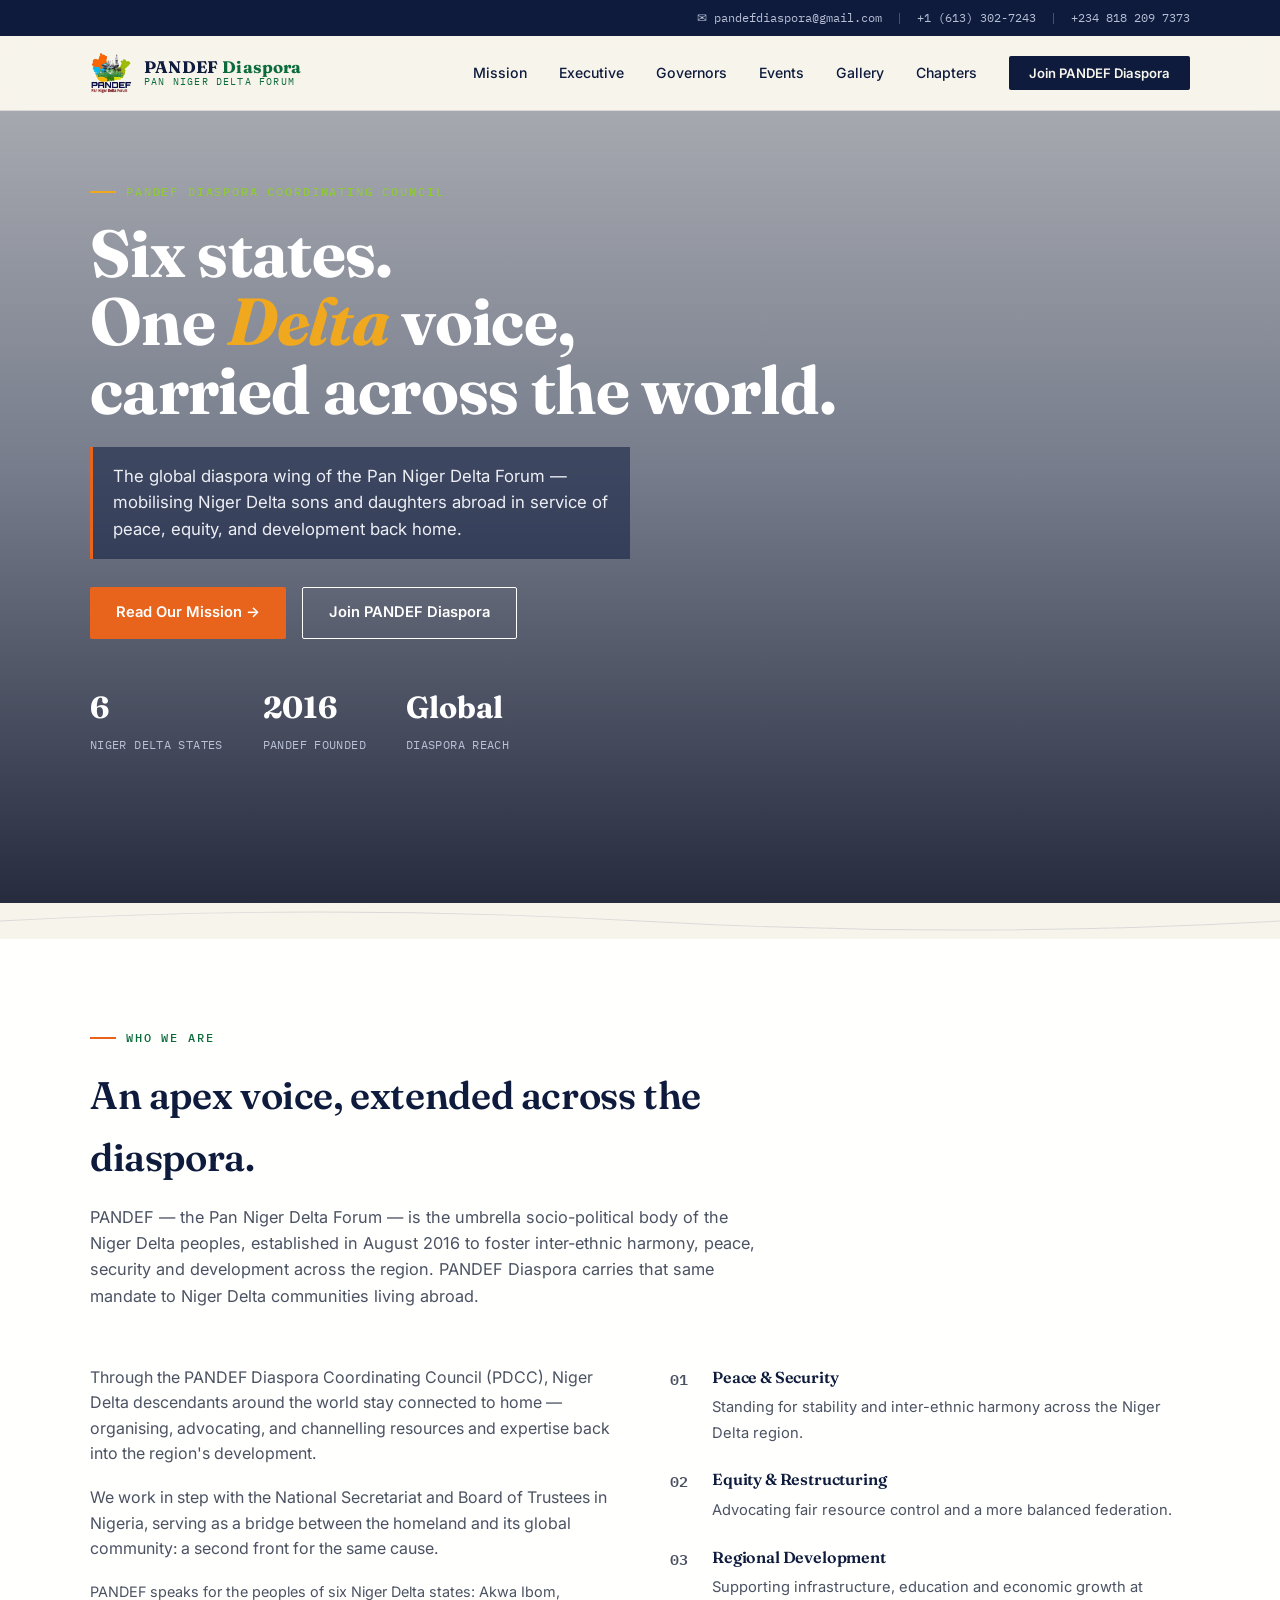
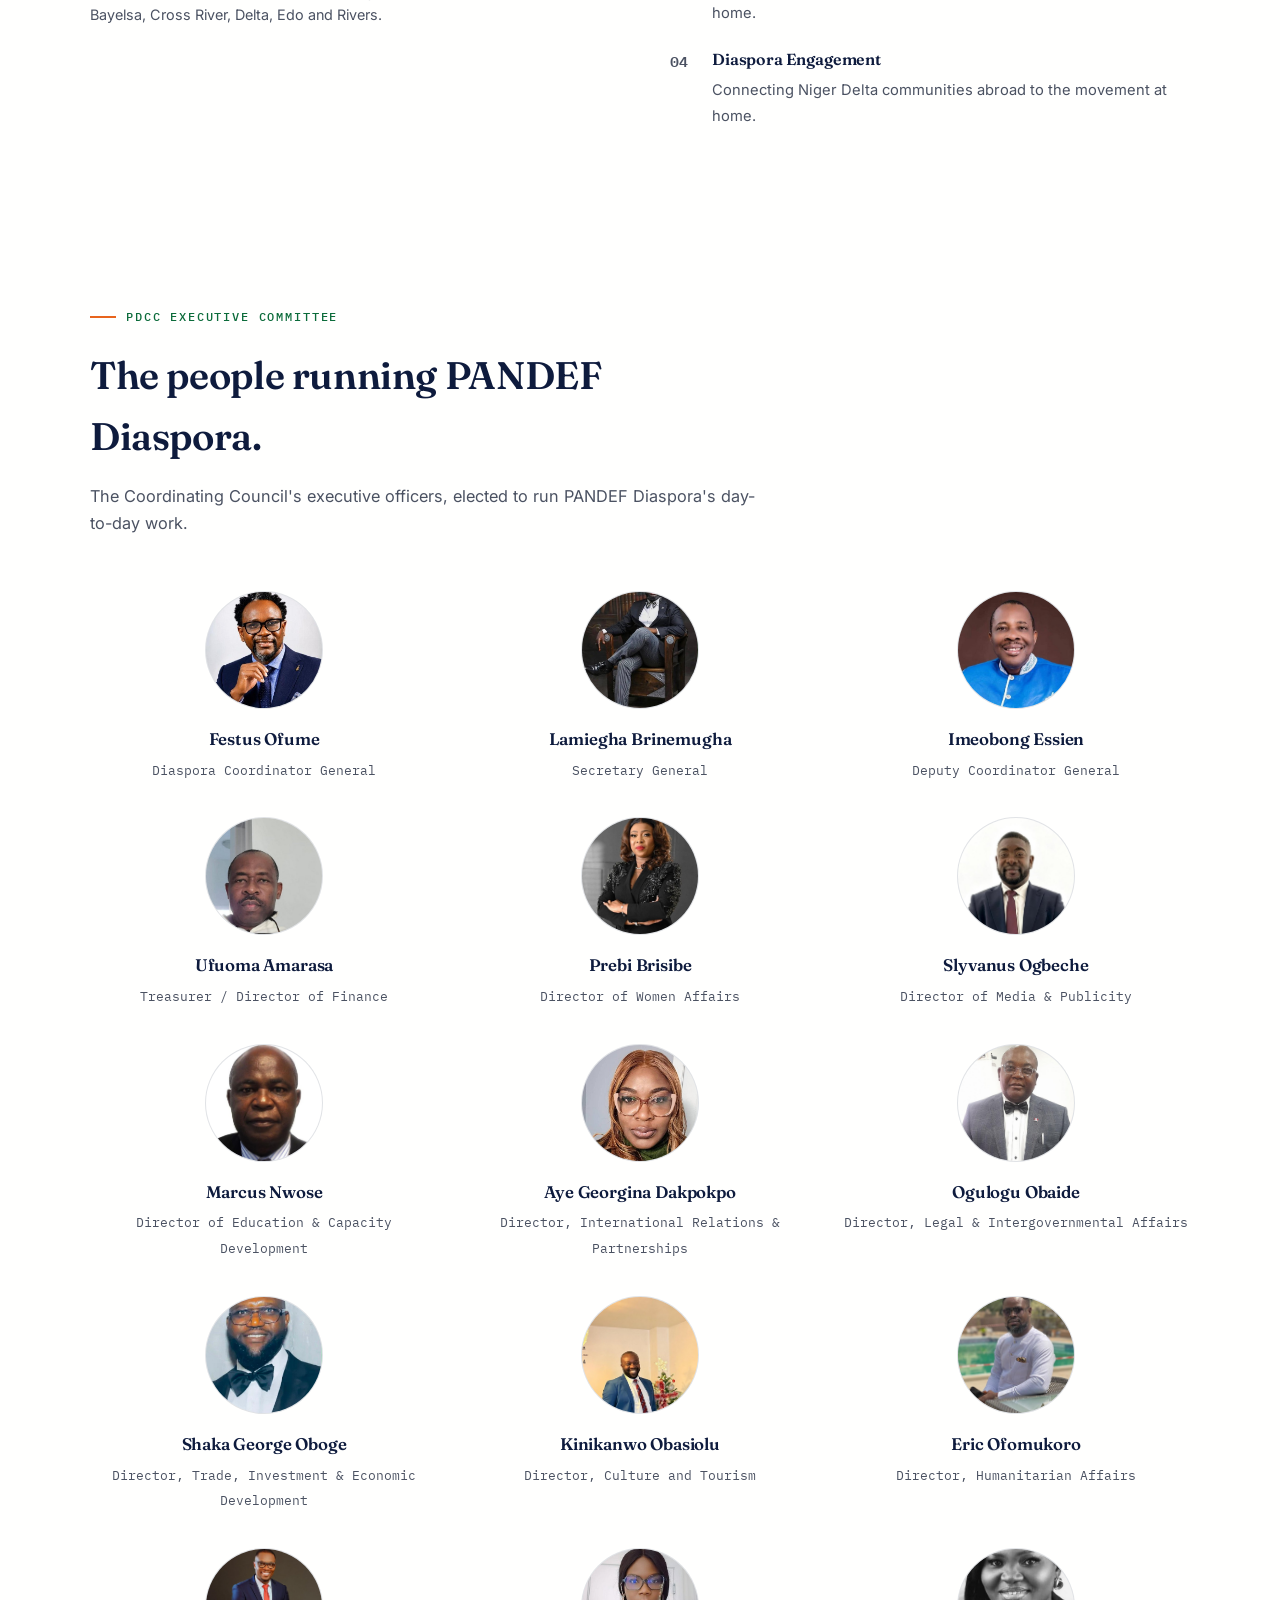
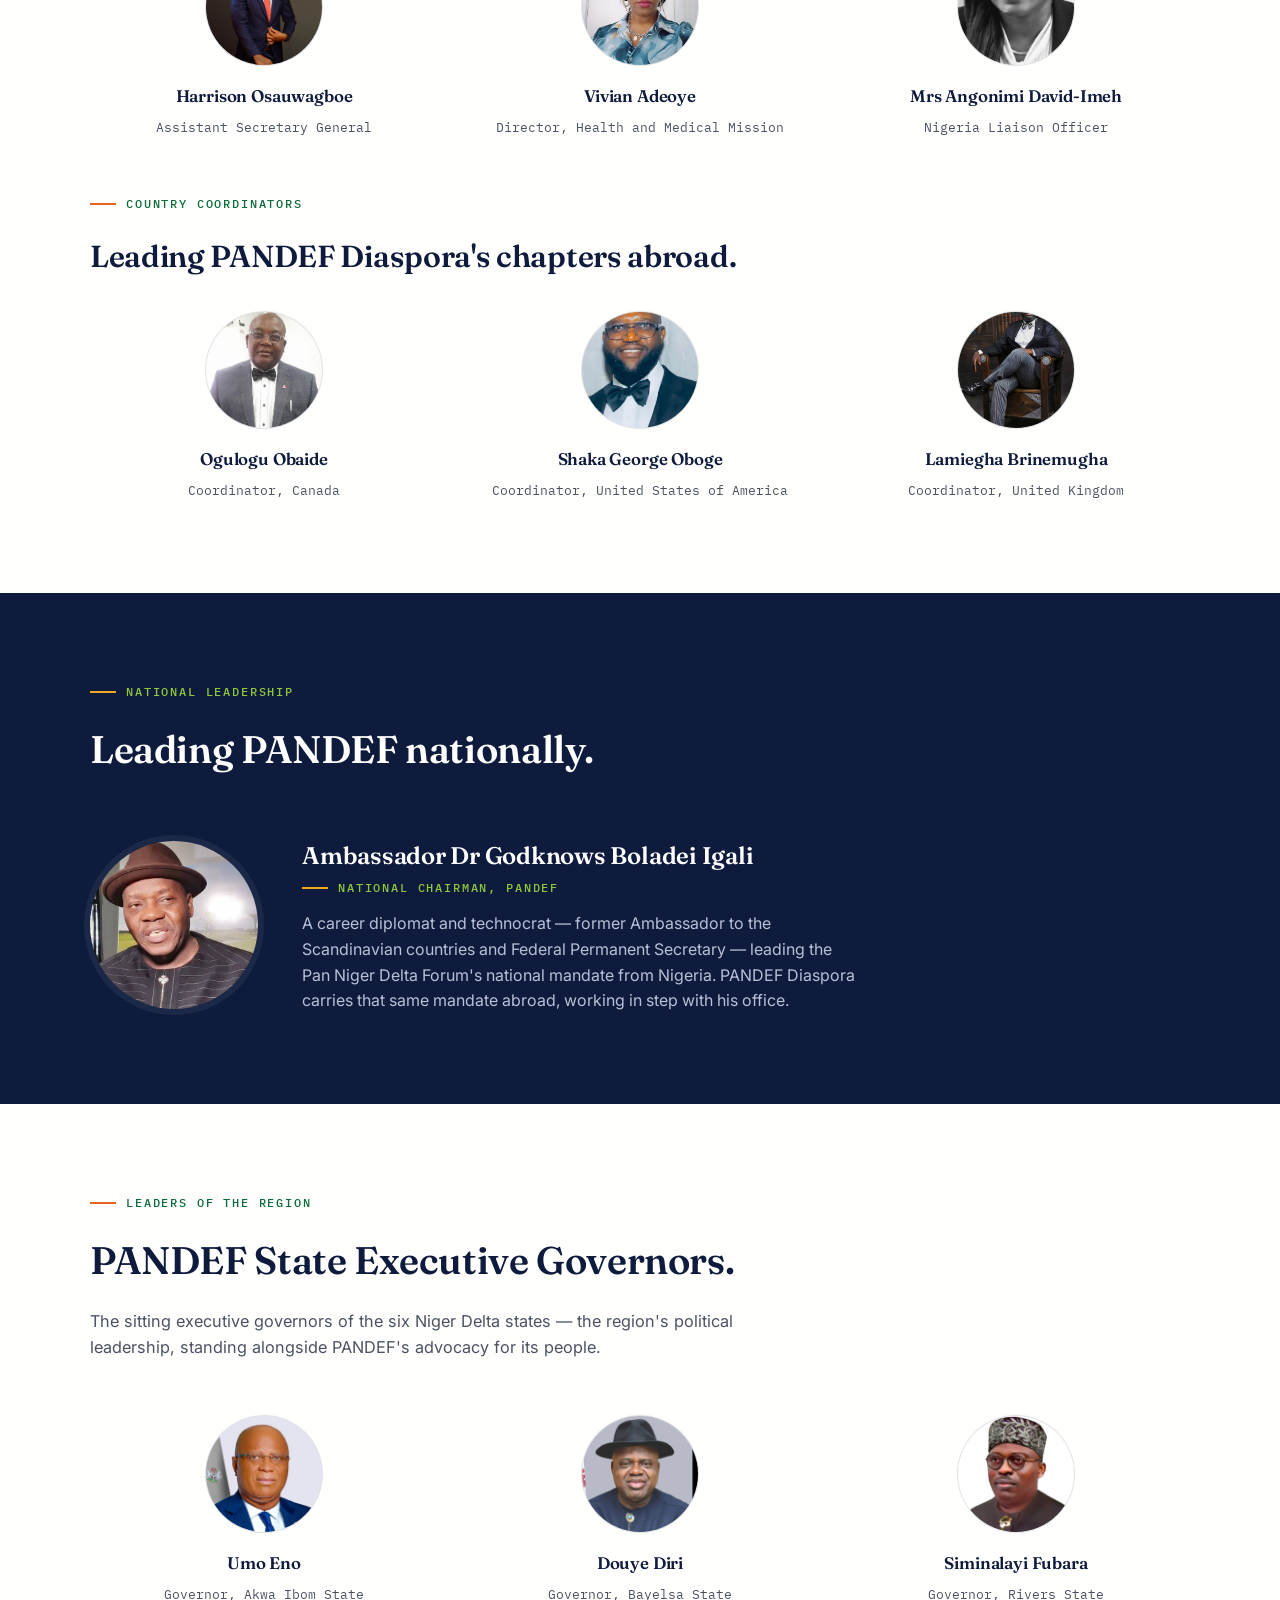
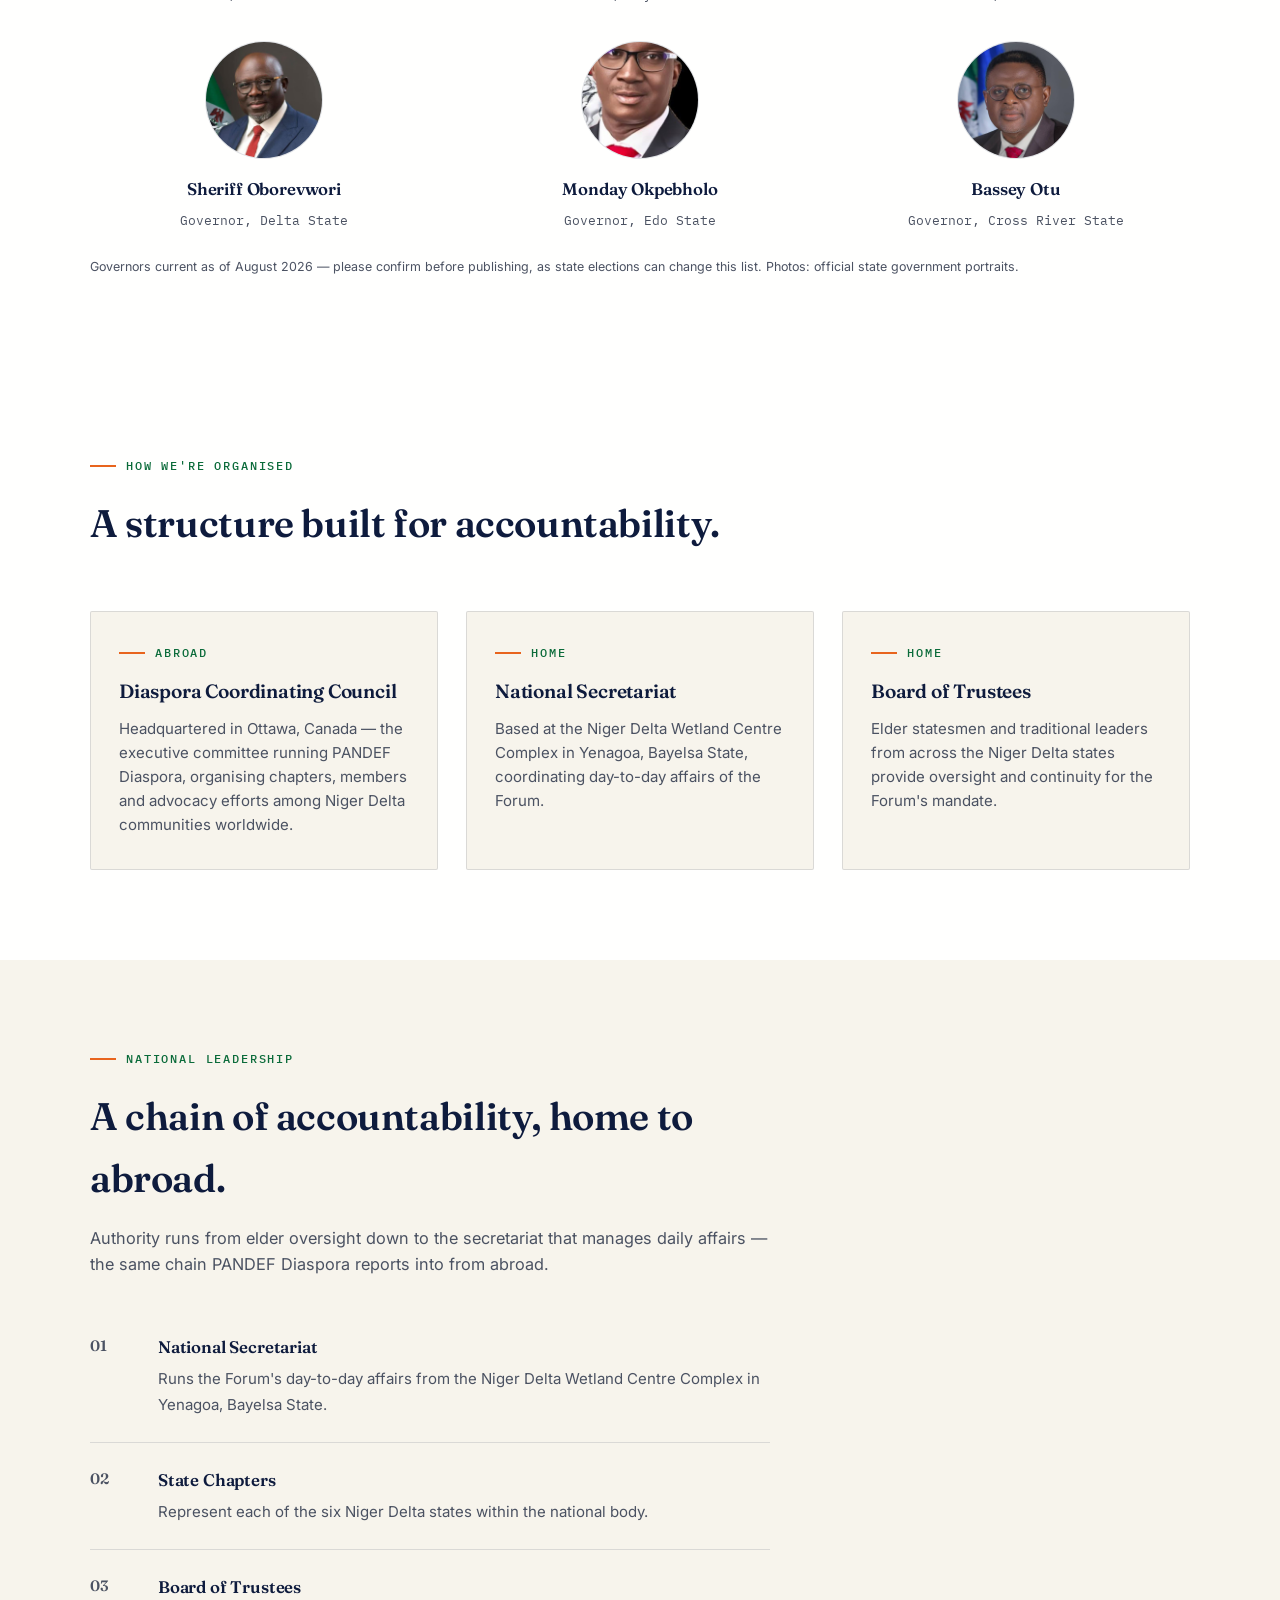
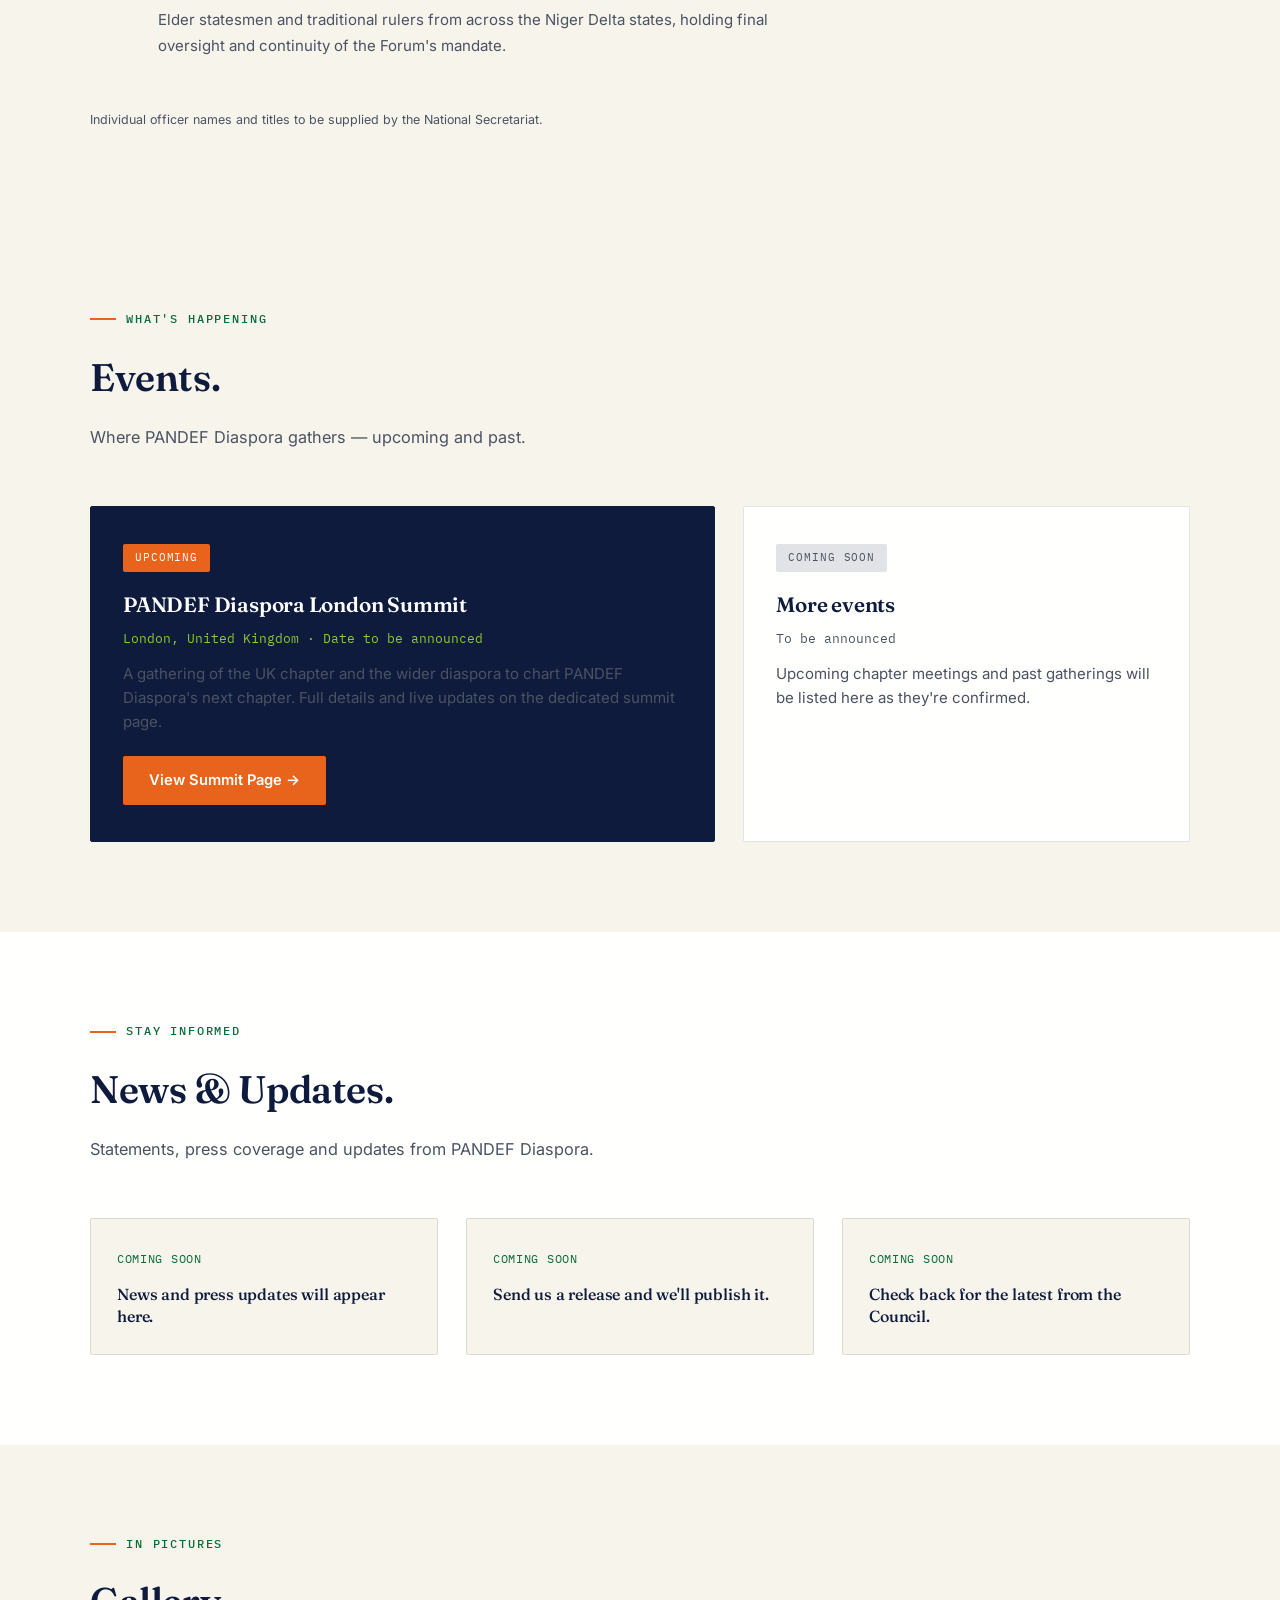
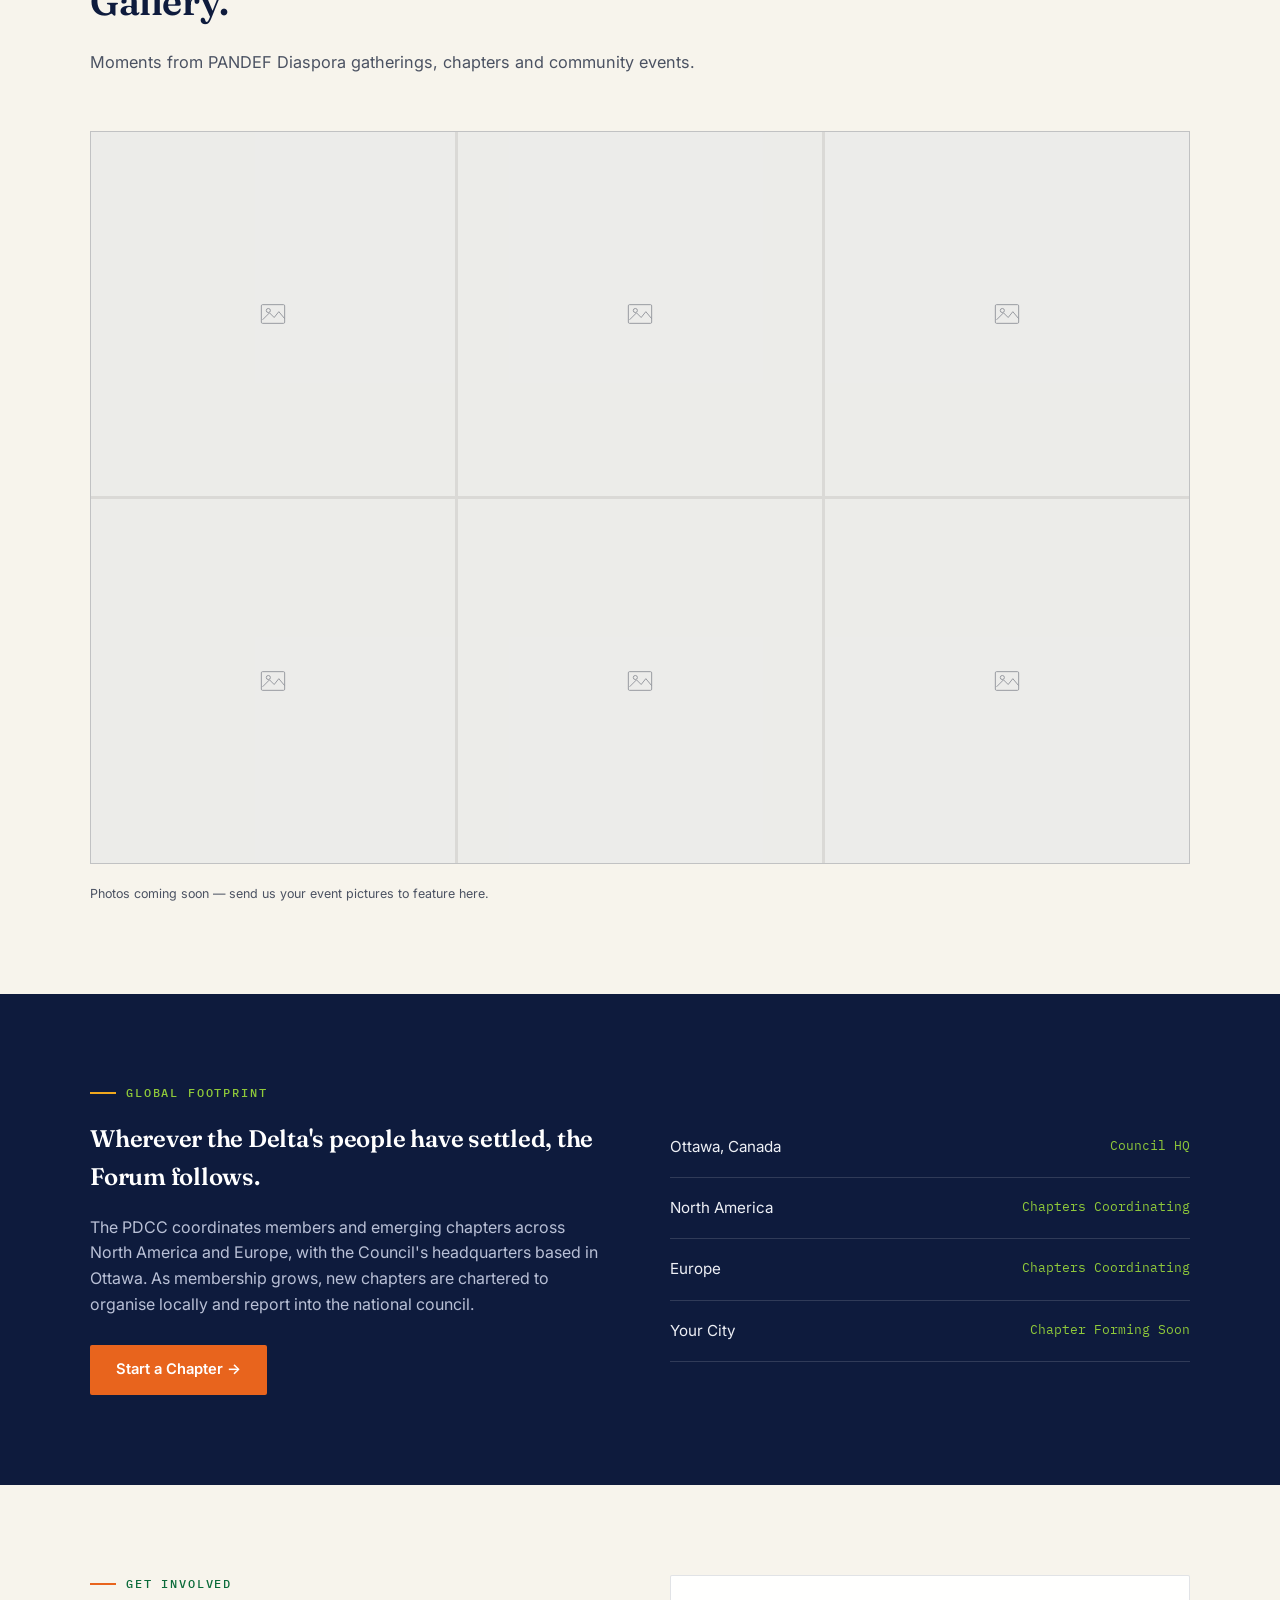
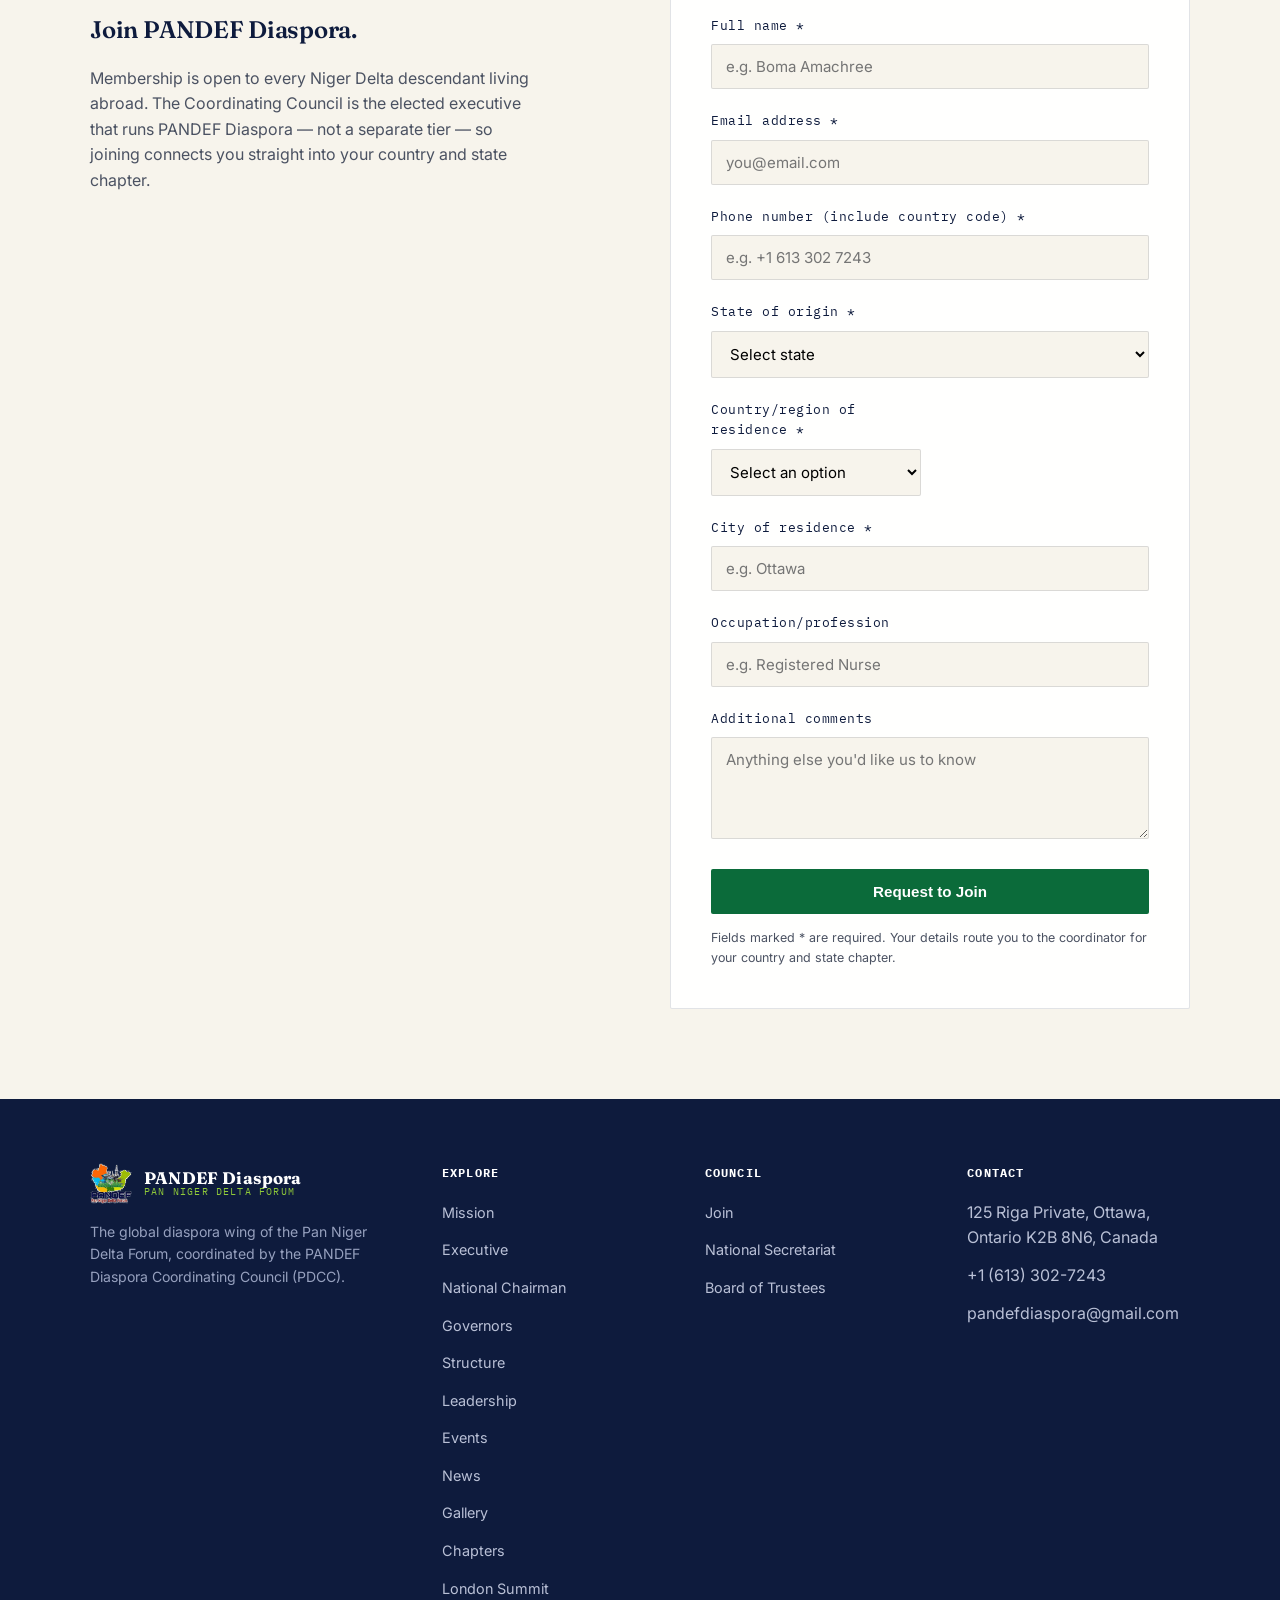
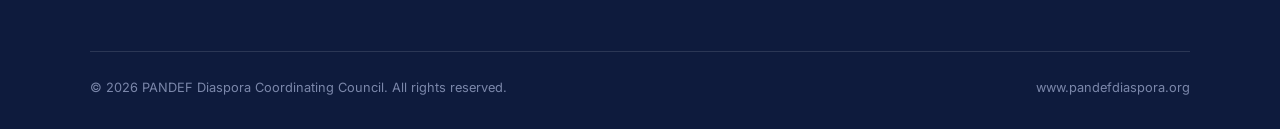
==== commit 6e6da6d4: "Redesign hero as full-bleed rotating photo background, add contact utility bar - Replace the split-c" ====
--- a/index.html
+++ b/index.html
@@ -12,6 +12,15 @@
 <link rel="stylesheet" href="assets/style.css">
 </head>
 <body>
+<div class="utility-bar">
+<div class="wrap utility-bar-inner">
+<a href="mailto:pandefdiaspora@gmail.com">✉ pandefdiaspora@gmail.com</a>
+<span class="utility-sep">|</span>
+<a href="tel:+16133027243">+1 (613) 302-7243</a>
+<span class="utility-sep">|</span>
+<a href="tel:+2348182097373">+234 818 209 7373</a>
+</div>
+</div>
 <header>
 <div class="navrow">
 <div class="brand">
@@ -36,24 +45,27 @@
 </header>
 
 <section class="hero">
-<div class="wrap hero-grid">
-<div>
+<div class="hero-slides" aria-hidden="true">
+<div class="hero-slide" style="background-image:url('assets/hero/hero-1.jpg');"></div>
+<div class="hero-slide" style="background-image:url('assets/hero/hero-2.jpg');"></div>
+<div class="hero-slide" style="background-image:url('assets/hero/hero-3.jpg');"></div>
+<div class="hero-slide" style="background-image:url('assets/hero/hero-4.jpg');"></div>
+</div>
+<div class="hero-overlay"></div>
+<div class="wrap hero-content">
 <div class="eyebrow">PANDEF Diaspora Coordinating Council</div>
 <h1>Six states.<br>One <em>Delta</em> voice,<br>carried across the world.</h1>
+<div class="hero-lead-box">
 <p class="lead">The global diaspora wing of the Pan Niger Delta Forum — mobilising Niger Delta sons and daughters abroad in service of peace, equity, and development back home.</p>
+</div>
 <div class="hero-ctas">
 <a href="#mission" class="btn btn-primary">Read Our Mission →</a>
-<a href="#involve" class="btn btn-outline">Join PANDEF Diaspora</a>
+<a href="#involve" class="btn btn-outline-light">Join PANDEF Diaspora</a>
 </div>
 <div class="hero-stats">
 <div><strong>6</strong><span>NIGER DELTA STATES</span></div>
 <div><strong>2016</strong><span>PANDEF FOUNDED</span></div>
 <div><strong>Global</strong><span>DIASPORA REACH</span></div>
-</div>
-</div>
-<div class="mosaic-wrap">
-<img src="assets/pandef-logo.png" alt="PANDEF Diaspora — Pan Niger Delta Forum logo" style="width:100%; max-width:380px; height:auto; display:block; margin:0 auto;">
-<div class="mosaic-caption">EACH FRAGMENT, A STATE · TOGETHER, THE DELTA</div>
 </div>
 </div>
 </section>
--- a/assets/style.css
+++ b/assets/style.css
@@ -48,6 +48,18 @@
 }
 .wrap{ max-width:1180px; margin:0 auto; padding:0 40px; }
 a{ color:inherit; text-decoration:none; }
+/* ---------- UTILITY BAR ---------- */
+.utility-bar{ background:var(--navy); color:#B9C0D6; }
+.utility-bar-inner{
+display:flex; align-items:center; justify-content:flex-end; gap:14px;
+padding:8px 40px; font-size:0.78rem; font-family:'IBM Plex Mono', monospace;
+}
+.utility-bar-inner a{ color:#B9C0D6; transition:color .2s ease; }
+.utility-bar-inner a:hover{ color:var(--gold); }
+.utility-sep{ color:rgba(185,192,214,0.4); }
+@media (max-width:620px){
+.utility-bar-inner{ justify-content:center; flex-wrap:wrap; gap:8px 12px; padding:8px 20px; }
+}
 /* ---------- HEADER ---------- */
 header{
 position:sticky; top:0; z-index:100;
@@ -91,22 +103,57 @@
 /* ---------- HERO ---------- */
 .hero{
 position:relative;
-padding:100px 0 80px;
+height:min(88vh, 800px);
+min-height:600px;
 overflow:hidden;
-}
-.hero-grid{
-display:grid; grid-template-columns:1.05fr 0.95fr; gap:60px; align-items:center;
-}
+display:flex;
+align-items:flex-end;
+color:#fff;
+}
+.hero-slides{ position:absolute; inset:0; z-index:0; }
+.hero-slide{
+position:absolute; inset:0;
+background-size:cover; background-position:center;
+opacity:0;
+animation:heroFade 24s infinite;
+}
+.hero-slide:nth-child(1){ animation-delay:0s; }
+.hero-slide:nth-child(2){ animation-delay:6s; }
+.hero-slide:nth-child(3){ animation-delay:12s; }
+.hero-slide:nth-child(4){ animation-delay:18s; }
+@keyframes heroFade{
+0%{ opacity:0; }
+3%{ opacity:1; }
+22%{ opacity:1; }
+26%{ opacity:0; }
+100%{ opacity:0; }
+}
+.hero-overlay{
+position:absolute; inset:0; z-index:1;
+background:linear-gradient(180deg, rgba(14,27,61,0.35) 0%, rgba(14,27,61,0.55) 45%, rgba(9,16,38,0.88) 100%);
+}
+.hero-content{ position:relative; z-index:2; padding:64px 40px 56px; width:100%; }
+.hero .eyebrow{ color:var(--lime); }
+.hero .eyebrow::before{ background:var(--gold); }
 .hero h1{
-font-size:clamp(2.4rem, 4.6vw, 3.7rem);
-line-height:1.05;
-margin-bottom:24px;
-}
-.hero h1 em{ font-style:italic; color:var(--orange); }
-.hero p.lead{
-font-size:1.08rem; color:var(--ink-soft); max-width:520px; margin-bottom:34px;
-}
-.hero-ctas{ display:flex; gap:16px; flex-wrap:wrap; margin-bottom:40px;}
+font-size:clamp(2.6rem, 5.2vw, 4.2rem);
+line-height:1.03;
+font-weight:700;
+margin-bottom:22px;
+color:#fff;
+text-wrap:balance;
+}
+.hero h1 em{ font-style:italic; color:var(--gold); }
+.hero-lead-box{
+background:rgba(14,27,61,0.55);
+backdrop-filter:blur(4px);
+border-left:3px solid var(--orange);
+padding:16px 20px;
+max-width:540px;
+margin-bottom:28px;
+}
+.hero p.lead{ font-size:1.05rem; color:#EDEFF5; }
+.hero-ctas{ display:flex; gap:16px; flex-wrap:wrap; margin-bottom:44px;}
 .btn{
 padding:13px 26px; border-radius:var(--radius); font-weight:600; font-size:0.92rem;
 display:inline-flex; align-items:center; gap:8px; transition:transform .2s ease, box-shadow .2s ease;
@@ -115,25 +162,17 @@
 .btn-primary:hover{ transform:translateY(-2px); box-shadow:0 10px 20px rgba(232,100,29,0.28);}
 .btn-outline{ border:1.5px solid var(--navy); color:var(--navy); }
 .btn-outline:hover{ background:var(--navy); color:#fff; }
-.hero-stats{ display:flex; gap:40px; }
+.btn-outline-light{ border:1.5px solid #fff; color:#fff; }
+.btn-outline-light:hover{ background:#fff; color:var(--navy); transform:translateY(-2px); }
+.hero-stats{ display:flex; gap:40px; flex-wrap:wrap; }
 .hero-stats div strong{
-display:block; font-family:'Fraunces', serif; font-size:1.9rem; color:var(--navy);
-}
-.hero-stats div span{ font-size:0.78rem; color:var(--ink-soft); font-family:'IBM Plex Mono', monospace; letter-spacing:0.03em;}
-/* mosaic signature */
-.mosaic-wrap{ position:relative; }
-.mosaic-caption{
-position:absolute; bottom:-38px; left:0; right:0; text-align:center;
-font-family:'IBM Plex Mono', monospace; font-size:0.7rem; color:var(--ink-soft); letter-spacing:0.08em;
-}
-.mosaic-piece{ cursor:pointer; transition: transform .35s ease, filter .35s ease; transform-origin:center; }
-.mosaic-piece:hover{ transform:scale(1.045); filter:brightness(1.08); }
-.mosaic-tooltip{
-font-family:'IBM Plex Mono', monospace; font-size:11px; fill:var(--navy); opacity:0; transition:opacity .2s ease;
-pointer-events:none;
-}
-.mosaic-piece:hover + .mosaic-tooltip,
-.mosaic-group:hover .mosaic-tooltip{ opacity:1; }
+display:block; font-family:'Fraunces', serif; font-size:1.9rem; color:#fff;
+}
+.hero-stats div span{ font-size:0.78rem; color:#B9C0D6; font-family:'IBM Plex Mono', monospace; letter-spacing:0.03em;}
+@media (max-width:620px){
+.hero{ height:auto; min-height:560px; }
+.hero-content{ padding:48px 20px 40px; }
+}
 /* ---------- SECTION DIVIDER (river line) ---------- */
 .river{ width:100%; height:36px; display:block; }
 section{ padding:90px 0; position:relative; }
@@ -272,12 +311,13 @@
 border-top:1px solid rgba(255,255,255,0.12); padding-top:26px; display:flex; justify-content:space-between;
 font-size:0.8rem; color:#7B87AA; flex-wrap:wrap; gap:12px;
 }
-@media (max-width: 880px){ .footer-grid{ grid-template-columns:1fr 1fr; } .about-grid, .chapters-wrap, .involve-grid{ grid-template-columns:1fr; } .hero-grid{ grid-template-columns:1fr; } }
+@media (max-width: 880px){ .footer-grid{ grid-template-columns:1fr 1fr; } .about-grid, .chapters-wrap, .involve-grid{ grid-template-columns:1fr; } }
 .reveal{ opacity:0; transform:translateY(18px); transition:opacity .7s ease, transform .7s ease; }
 .reveal.in{ opacity:1; transform:translateY(0); }
 @media (prefers-reduced-motion: reduce){
 .reveal{ opacity:1; transform:none; transition:none; }
-.mosaic-piece{ transition:none; }
+.hero-slide{ animation:none; opacity:0; }
+.hero-slide:first-child{ opacity:1; }
 }
 /* ---------- SUMMIT PAGE ---------- */
 .summit-hero{ background:var(--navy); color:#EDEFF5; padding:120px 0 80px; }
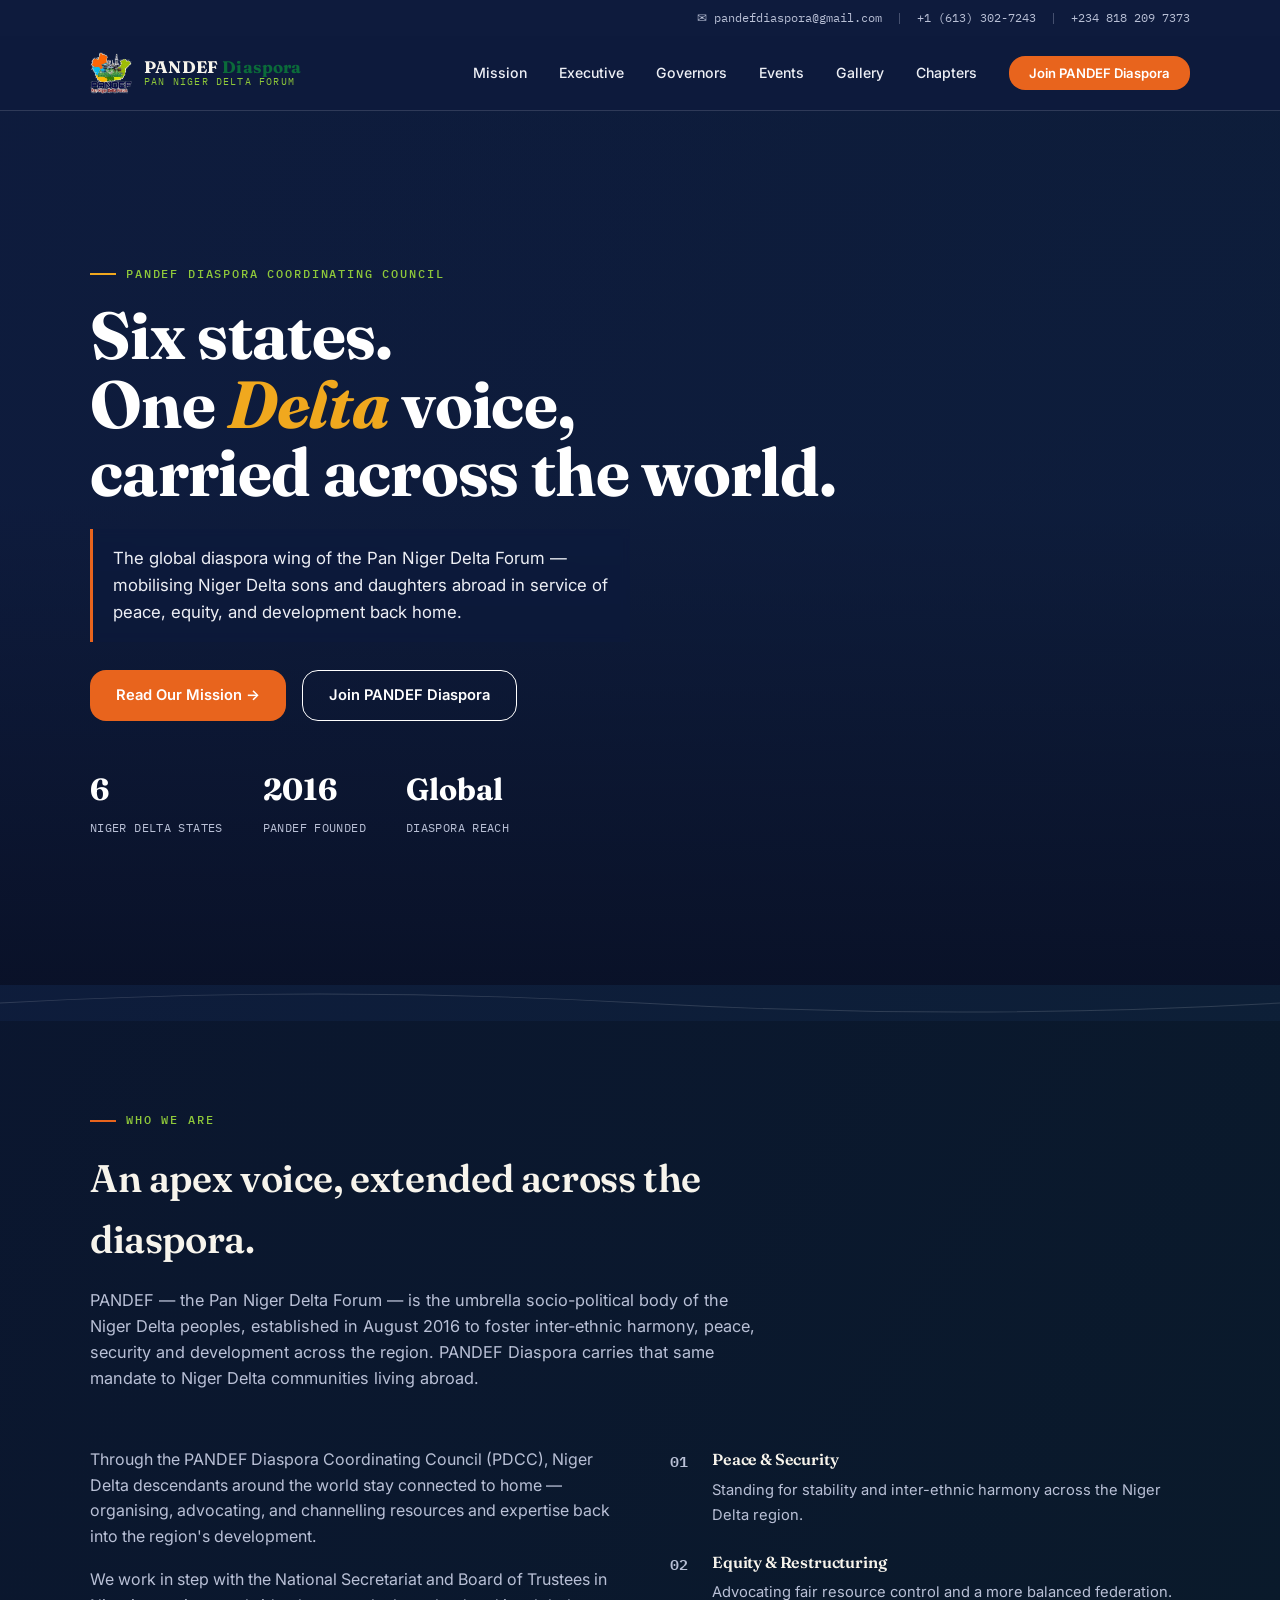
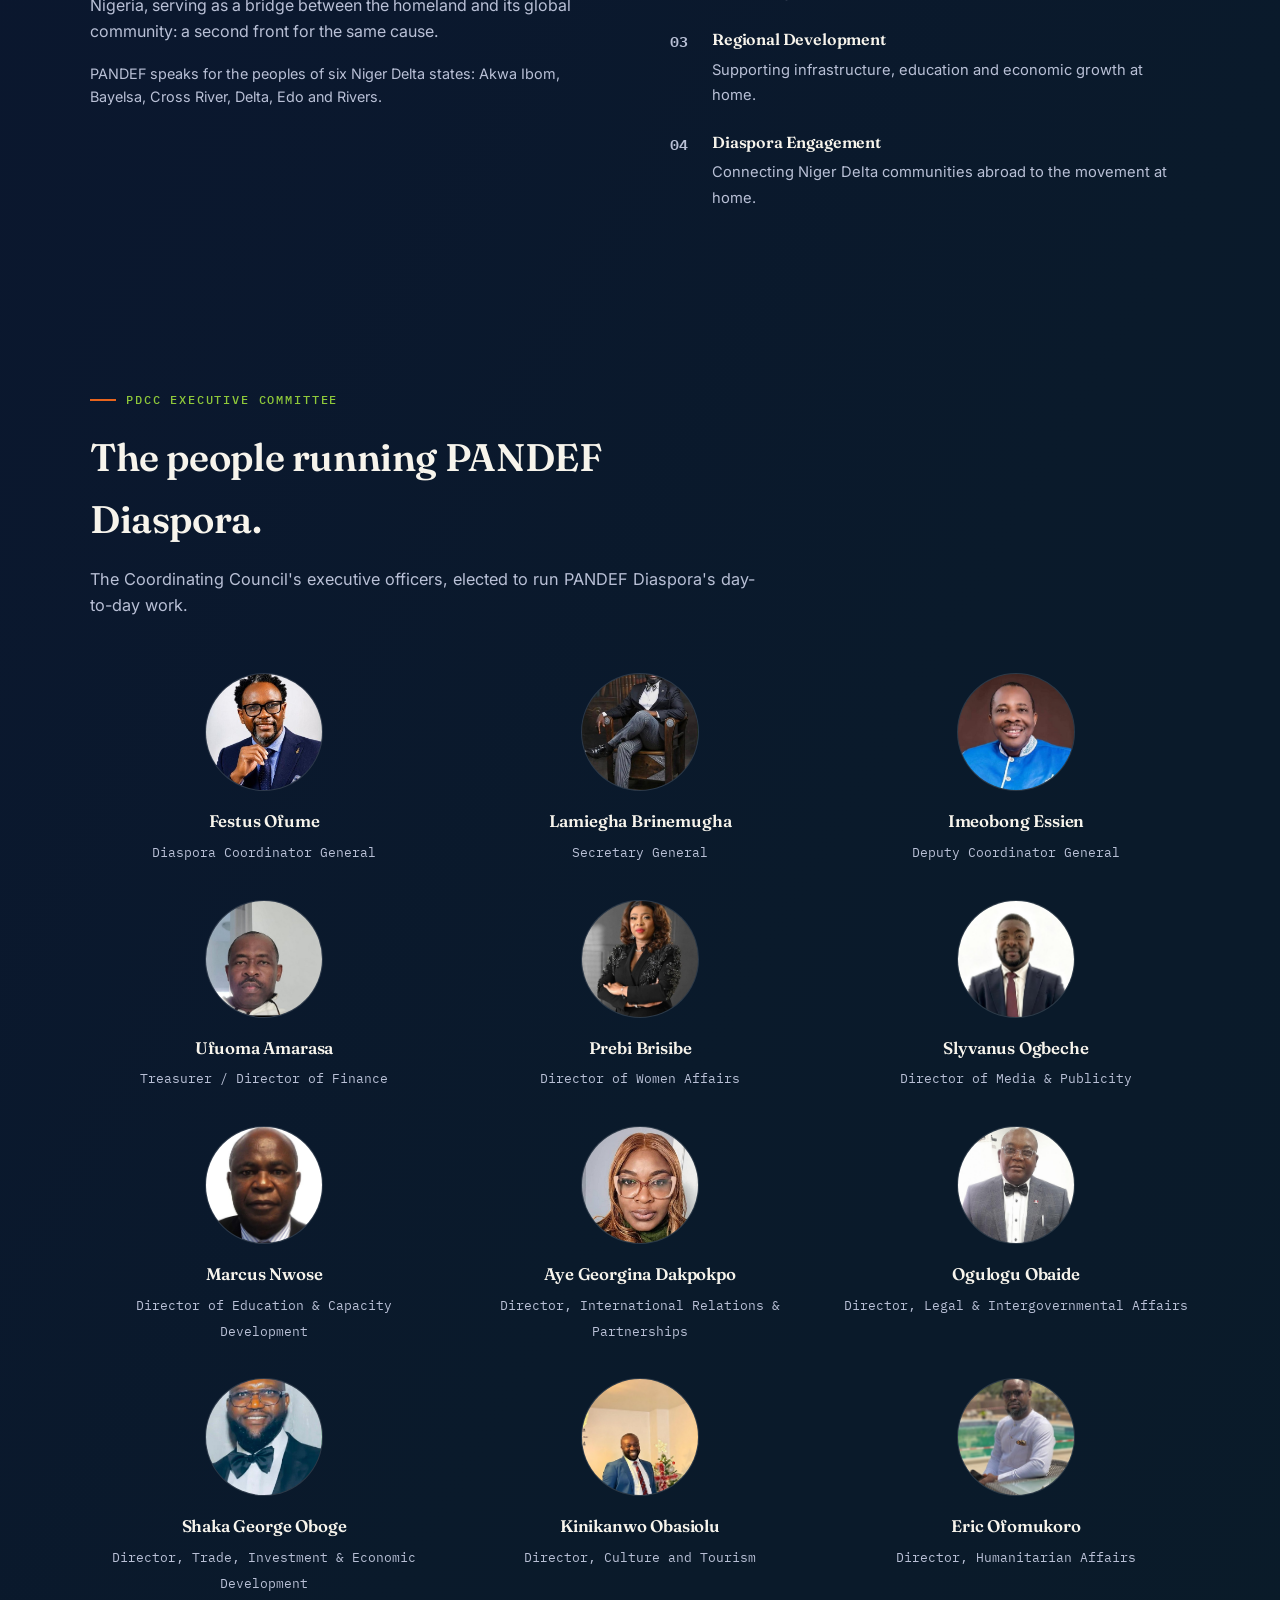
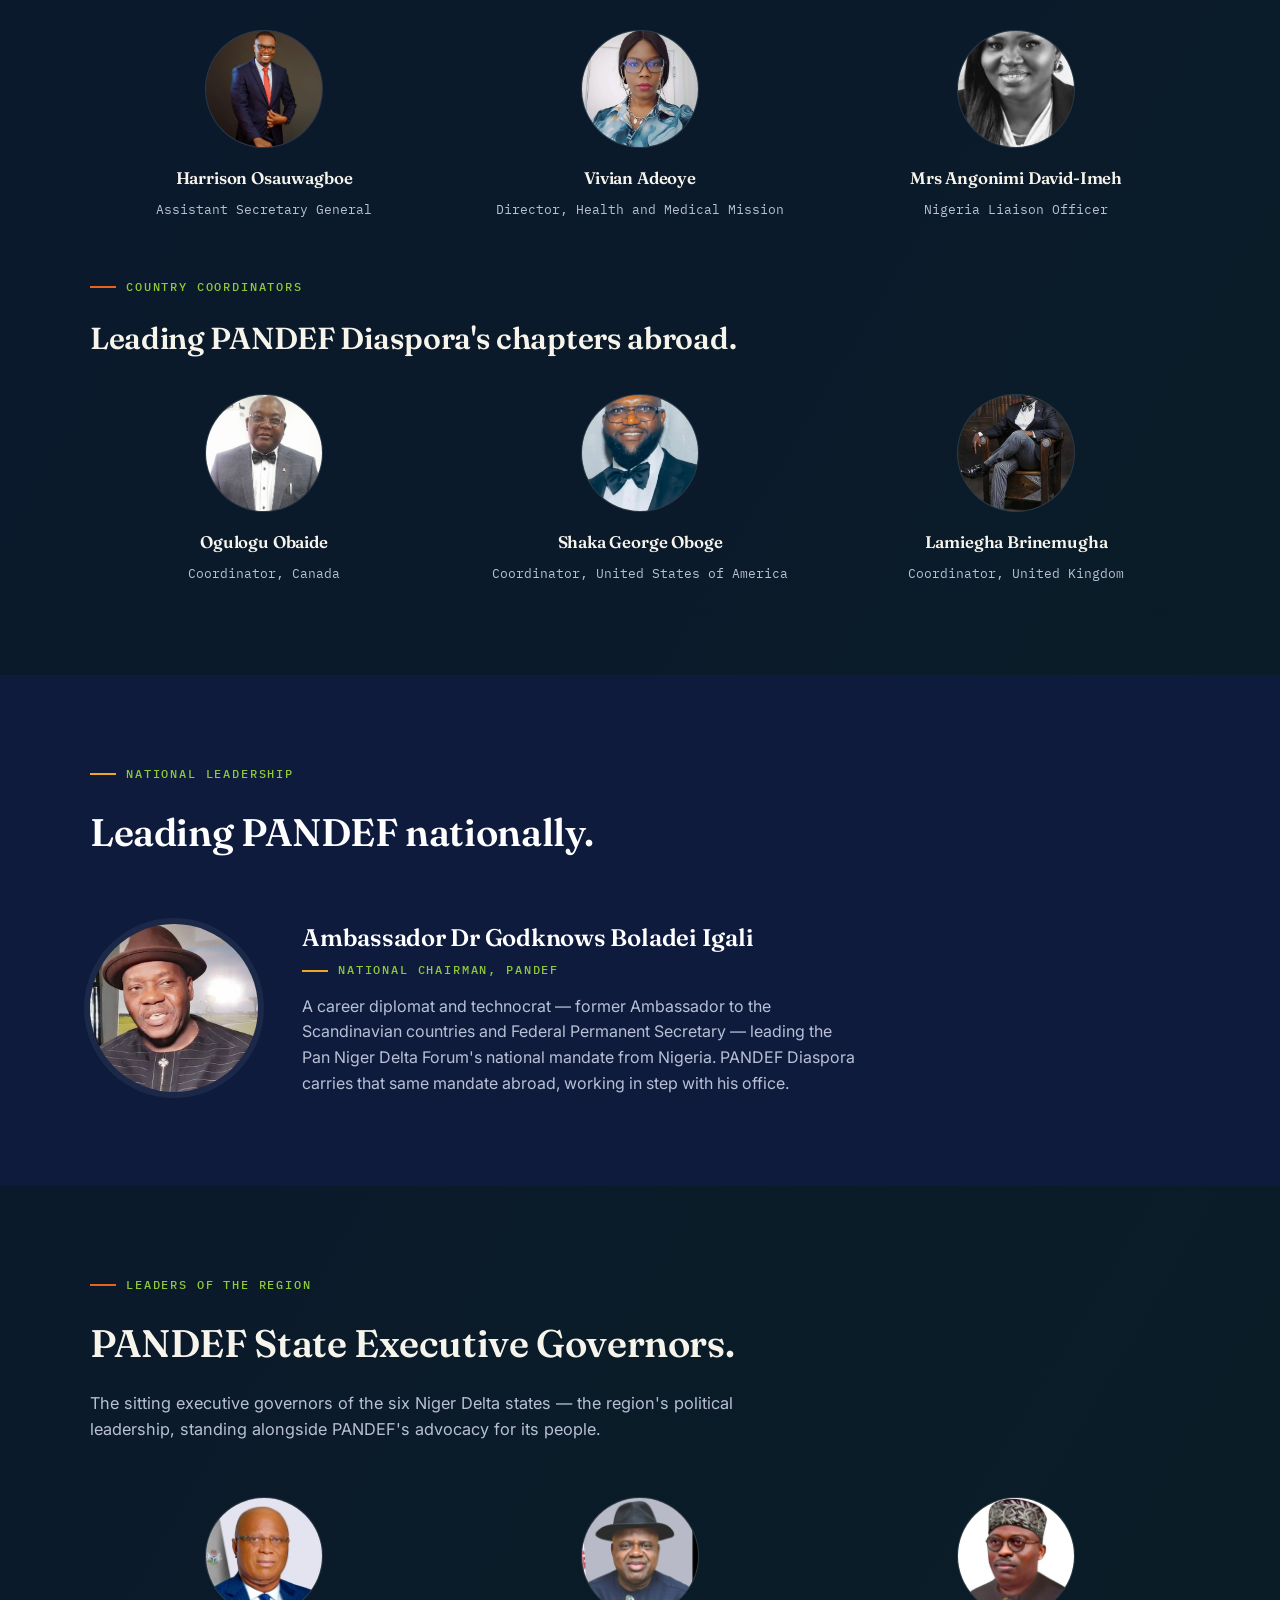
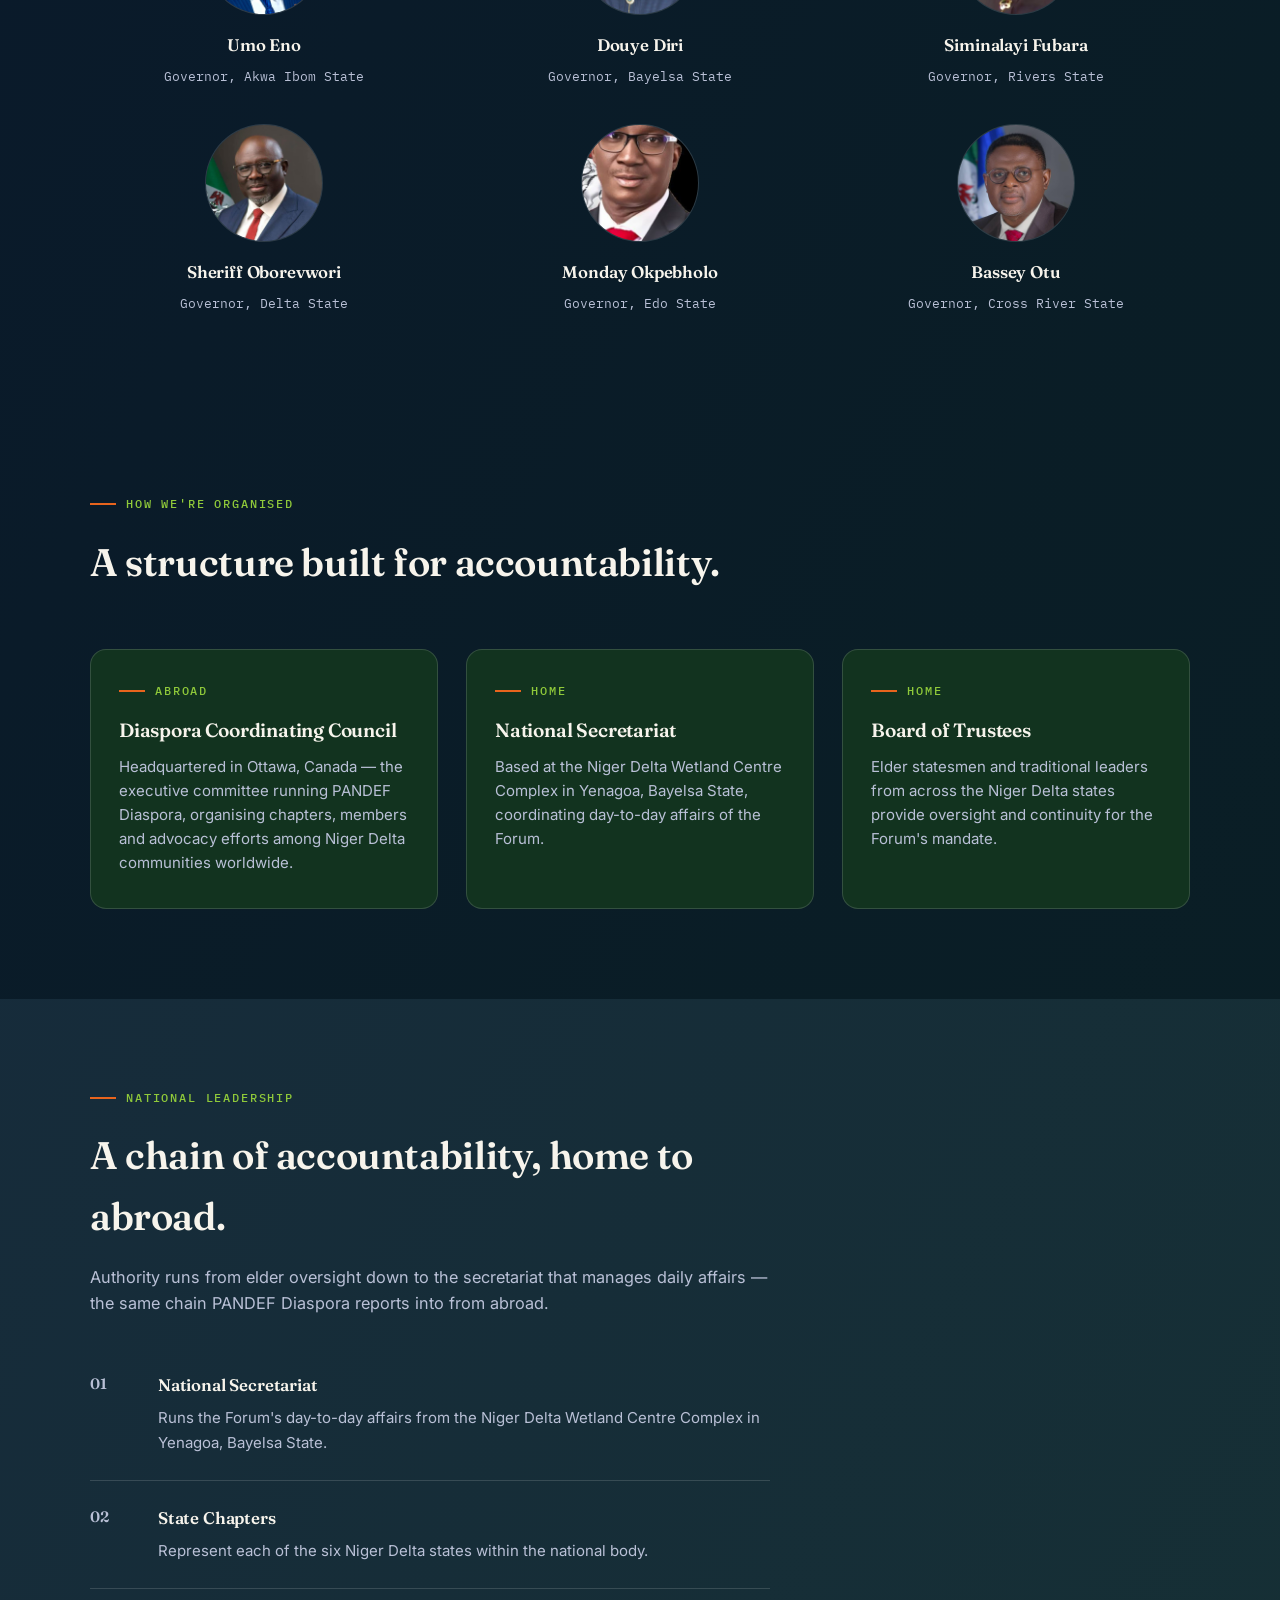
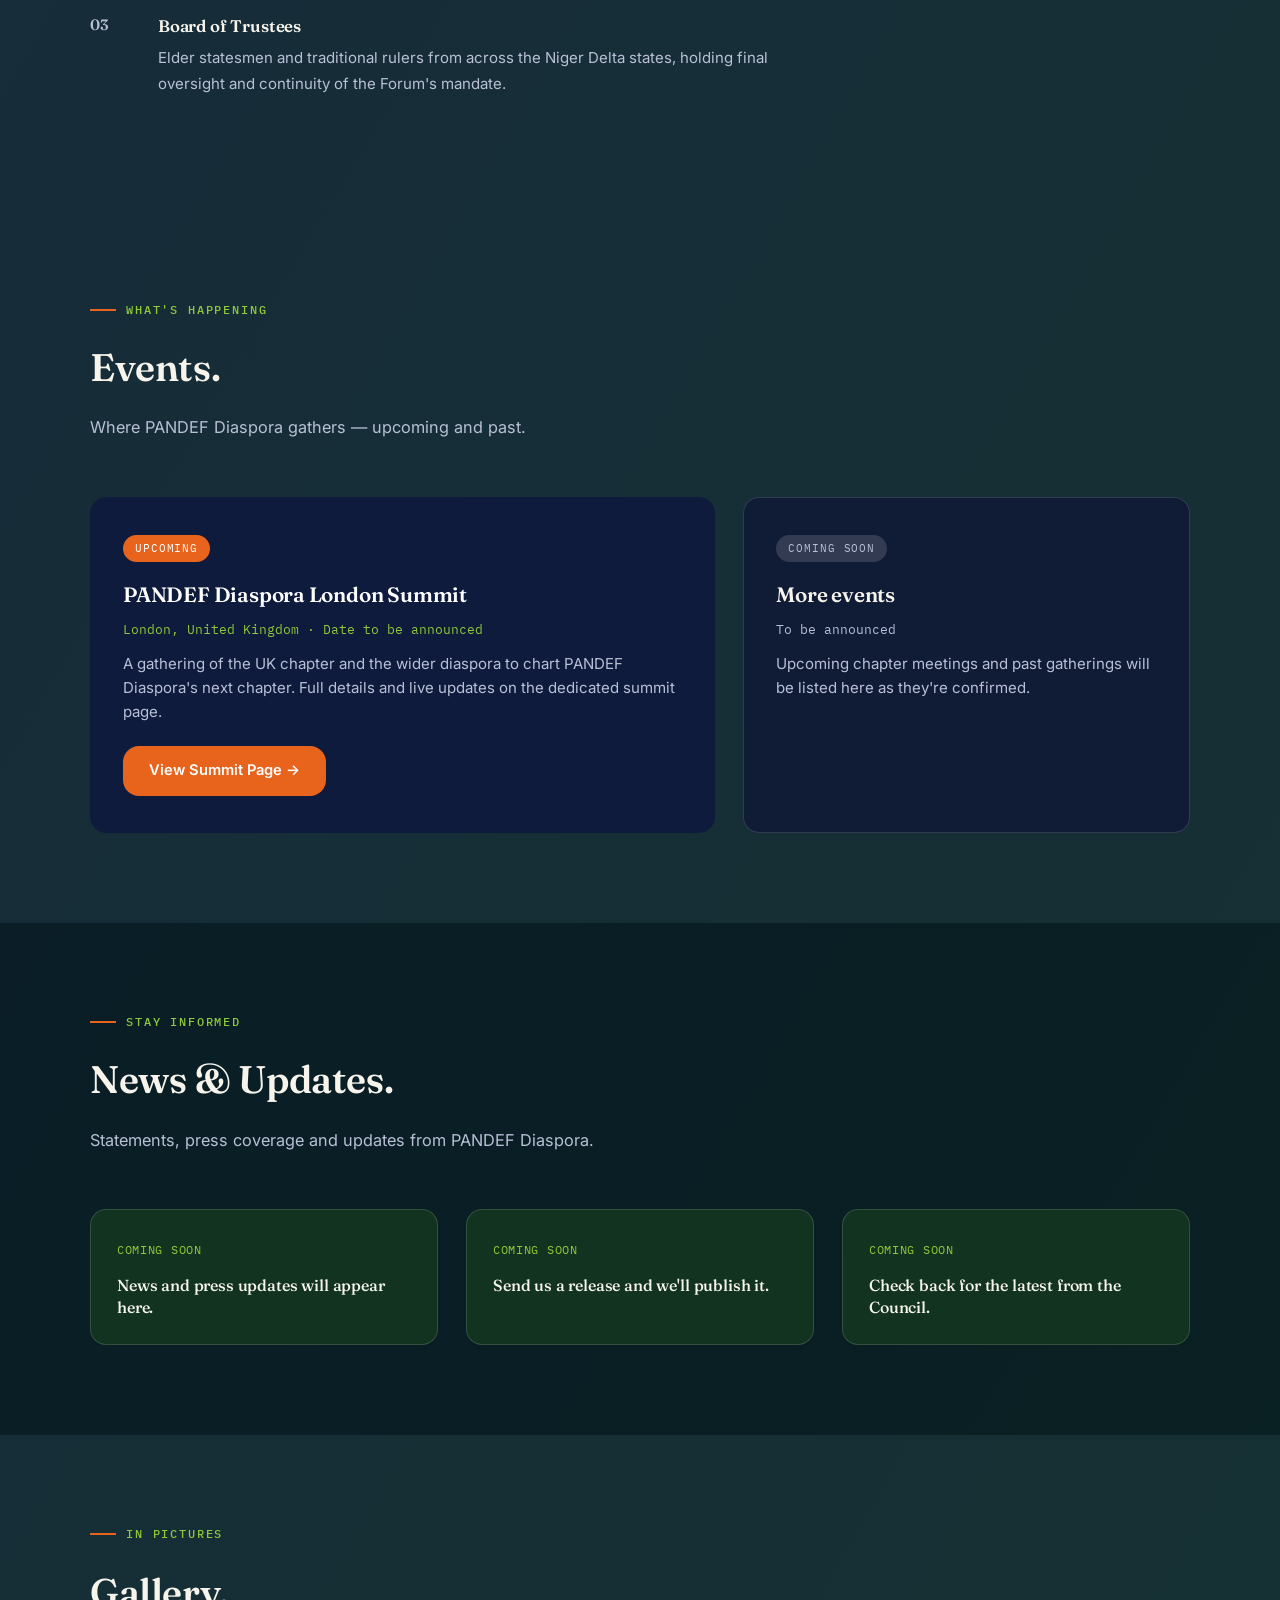
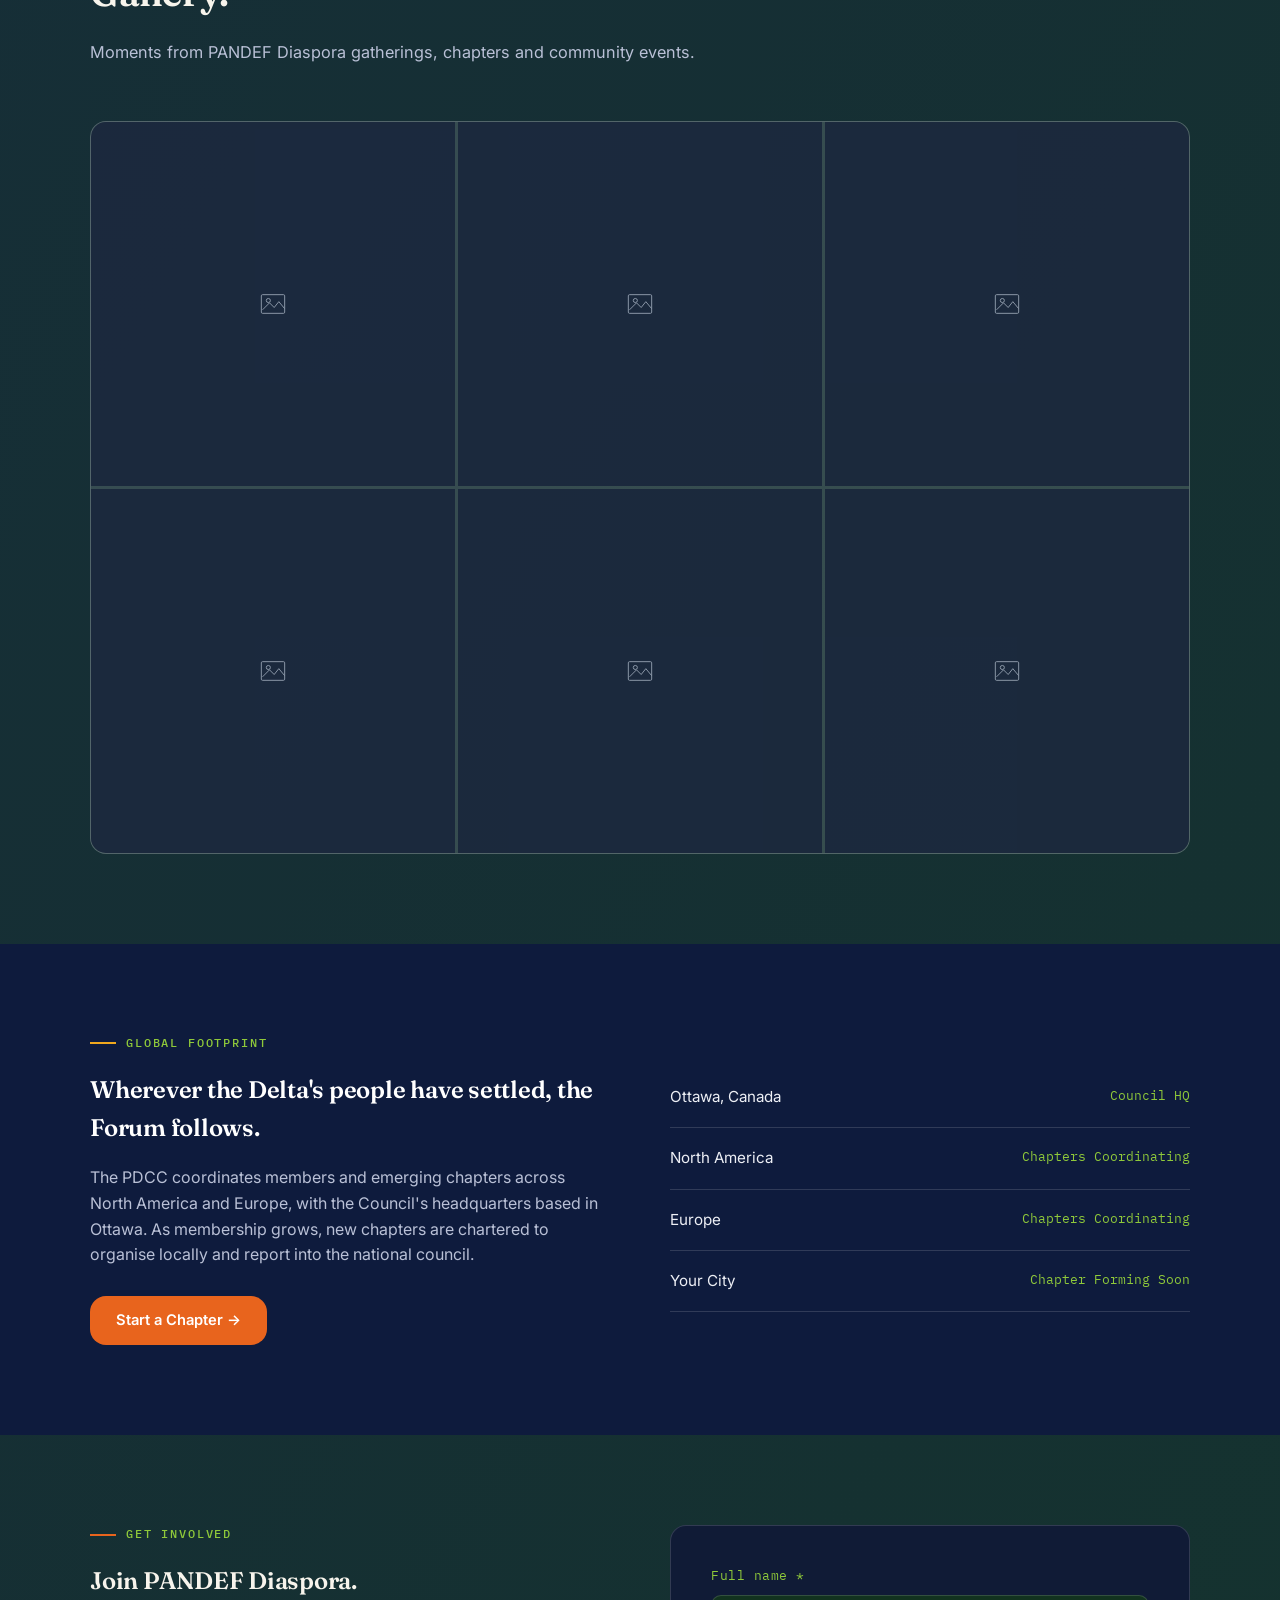
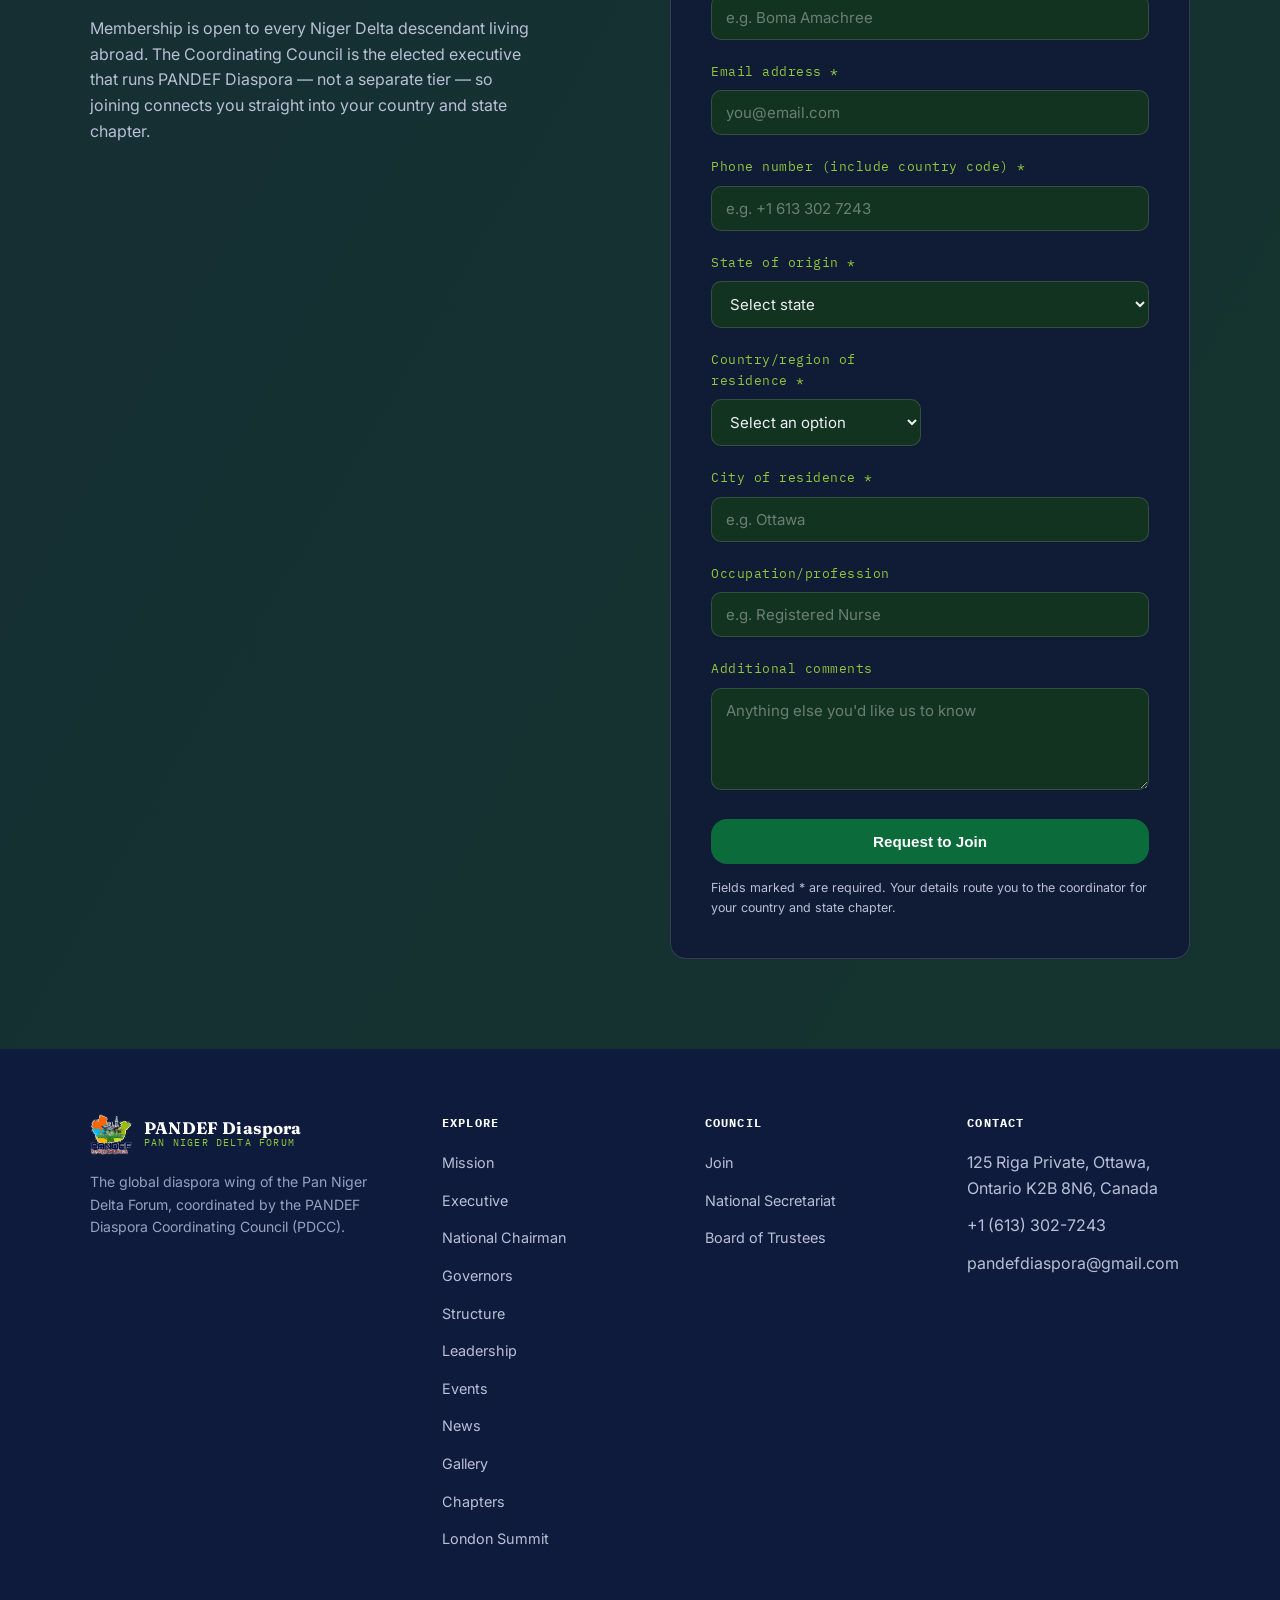
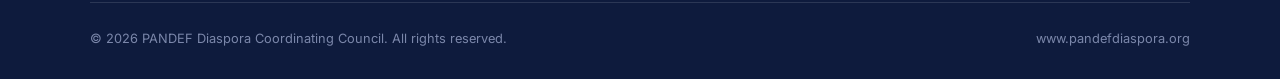
==== commit 18e746d1: "Remove internal caveat/disclaimer notes from public-facing pages Removed the trailing "please confir" ====
--- a/index.html
+++ b/index.html
@@ -236,7 +236,6 @@
 <h4>Bassey Otu</h4><span>Governor, Cross River State</span>
 </div>
 </div>
-<p class="form-note" style="margin-top:24px;">Governors current as of August 2026 — please confirm before publishing, as state elections can change this list. Photos: official state government portraits.</p>
 </div>
 </section>
 
@@ -278,7 +277,6 @@
 <li><span class="leadership-num">02</span><div><h4>State Chapters</h4><span>Represent each of the six Niger Delta states within the national body.</span></div></li>
 <li><span class="leadership-num">03</span><div><h4>Board of Trustees</h4><span>Elder statesmen and traditional rulers from across the Niger Delta states, holding final oversight and continuity of the Forum's mandate.</span></div></li>
 </ol>
-<p class="form-note" style="margin-top:28px;">Individual officer names and titles to be supplied by the National Secretariat.</p>
 </div>
 </section>
 
@@ -337,7 +335,6 @@
 <div class="gallery-item"><svg viewBox="0 0 48 48" width="28" height="28" fill="none" stroke="currentColor" stroke-width="1.6"><rect x="4" y="8" width="40" height="32" rx="2"/><circle cx="16" cy="18" r="3.5"/><path d="M6 34 L18 22 L26 30 L34 20 L44 32"/></svg></div>
 <div class="gallery-item"><svg viewBox="0 0 48 48" width="28" height="28" fill="none" stroke="currentColor" stroke-width="1.6"><rect x="4" y="8" width="40" height="32" rx="2"/><circle cx="16" cy="18" r="3.5"/><path d="M6 34 L18 22 L26 30 L34 20 L44 32"/></svg></div>
 </div>
-<p class="form-note" style="margin-top:20px;">Photos coming soon — send us your event pictures to feature here.</p>
 </div>
 </section>
 
--- a/assets/style.css
+++ b/assets/style.css
@@ -5,26 +5,36 @@
 --blue:#1E9DBE;
 --lime:#8FC93A;
 --gold:#F0A81E;
---cream:#F7F4EC;
---paper:#FFFFFE;
---ink:#161B22;
---ink-soft:#4B5262;
---line: rgba(14,27,61,0.12);
---radius: 2px;
+--heading:#F7F4EC;
+--surface-a:#12331F;
+--surface-b:#101B36;
+--wash-light: rgba(255,255,255,0.04);
+--wash-dark: rgba(0,0,0,0.2);
+--ink:#EDEFF5;
+--ink-soft:#B9C0D6;
+--line: rgba(255,255,255,0.14);
+--radius: 16px;
 }
 *{box-sizing:border-box; margin:0; padding:0;}
 html{scroll-behavior:smooth;}
 body{
-background:var(--cream);
+background:linear-gradient(120deg, #0E1B3D 0%, #0A2E22 50%, #0E1B3D 100%);
+background-size:220% 220%;
+animation:bgFlow 26s ease-in-out infinite;
 color:var(--ink);
 font-family:'Inter', sans-serif;
 line-height:1.6;
 overflow-x:hidden;
 }
+@keyframes bgFlow{
+0%{ background-position:0% 30%; }
+50%{ background-position:100% 70%; }
+100%{ background-position:0% 30%; }
+}
 ::selection{ background:var(--gold); color:var(--navy); }
 h1,h2,h3,h4{
 font-family:'Fraunces', serif;
-color:var(--navy);
+color:var(--heading);
 font-weight:600;
 letter-spacing:-0.01em;
 }
@@ -33,7 +43,7 @@
 font-size:0.72rem;
 letter-spacing:0.16em;
 text-transform:uppercase;
-color:var(--forest);
+color:var(--lime);
 display:flex;
 align-items:center;
 gap:10px;
@@ -63,7 +73,7 @@
 /* ---------- HEADER ---------- */
 header{
 position:sticky; top:0; z-index:100;
-background:rgba(247,244,236,0.92);
+background:rgba(14,27,61,0.88);
 backdrop-filter:blur(10px);
 border-bottom:1px solid var(--line);
 }
@@ -78,20 +88,20 @@
 }
 .brand-text{ line-height:1.1; }
 .brand-text .pandef{
-font-family:'Fraunces', serif; font-weight:700; font-size:1.05rem; color:var(--navy); letter-spacing:0.01em;
+font-family:'Fraunces', serif; font-weight:700; font-size:1.05rem; color:var(--heading); letter-spacing:0.01em;
 }
 .brand-text .diaspora{
-font-family:'IBM Plex Mono', monospace; font-size:0.62rem; letter-spacing:0.12em; color:var(--forest); text-transform:uppercase;
+font-family:'IBM Plex Mono', monospace; font-size:0.62rem; letter-spacing:0.12em; color:var(--lime); text-transform:uppercase;
 }
 nav ul{ list-style:none; display:flex; gap:32px; }
-nav a{ font-size:0.88rem; color:var(--navy); font-weight:500; position:relative; padding:4px 0;}
+nav a{ font-size:0.88rem; color:var(--ink); font-weight:500; position:relative; padding:4px 0;}
 nav a::after{
 content:''; position:absolute; left:0; bottom:0; width:0; height:1.5px; background:var(--orange);
 transition:width .25s ease;
 }
 nav a:hover::after{ width:100%; }
 .nav-cta{
-background:var(--navy); color:var(--cream) !important; padding:9px 20px; border-radius:var(--radius);
+background:var(--orange); color:#fff !important; padding:9px 20px; border-radius:var(--radius);
 font-size:0.82rem; font-weight:600;
 }
 .nav-cta::after{ display:none; }
@@ -103,9 +113,7 @@
 /* ---------- HERO ---------- */
 .hero{
 position:relative;
-height:min(88vh, 800px);
-min-height:600px;
-overflow:hidden;
+min-height:min(88vh, 800px);
 display:flex;
 align-items:flex-end;
 color:#fff;
@@ -160,8 +168,6 @@
 }
 .btn-primary{ background:var(--orange); color:#fff; }
 .btn-primary:hover{ transform:translateY(-2px); box-shadow:0 10px 20px rgba(232,100,29,0.28);}
-.btn-outline{ border:1.5px solid var(--navy); color:var(--navy); }
-.btn-outline:hover{ background:var(--navy); color:#fff; }
 .btn-outline-light{ border:1.5px solid #fff; color:#fff; }
 .btn-outline-light:hover{ background:#fff; color:var(--navy); transform:translateY(-2px); }
 .hero-stats{ display:flex; gap:40px; flex-wrap:wrap; }
@@ -170,14 +176,14 @@
 }
 .hero-stats div span{ font-size:0.78rem; color:#B9C0D6; font-family:'IBM Plex Mono', monospace; letter-spacing:0.03em;}
 @media (max-width:620px){
-.hero{ height:auto; min-height:560px; }
+.hero{ min-height:560px; }
 .hero-content{ padding:48px 20px 40px; }
 }
 /* ---------- SECTION DIVIDER (river line) ---------- */
 .river{ width:100%; height:36px; display:block; }
 section{ padding:90px 0; position:relative; }
-.band-cream{ background:var(--cream); }
-.band-paper{ background:var(--paper); }
+.band-cream{ background:var(--wash-light); }
+.band-paper{ background:var(--wash-dark); }
 .band-navy{ background:var(--navy); color:#EDEFF5; }
 .band-navy h2{ color:#fff; }
 .band-navy .eyebrow{ color:var(--lime); }
@@ -233,7 +239,7 @@
 /* ---------- STRUCTURE ---------- */
 .structure-grid{ display:grid; grid-template-columns:repeat(3, 1fr); gap:28px; }
 .structure-card{
-border:1px solid var(--line); padding:32px 28px; background:var(--cream); border-radius:var(--radius);
+border:1px solid var(--line); padding:32px 28px; background:var(--surface-a); border-radius:var(--radius);
 }
 .structure-card .eyebrow{ margin-bottom:14px; }
 .structure-card h3{ font-size:1.2rem; margin-bottom:10px; }
@@ -242,7 +248,7 @@
 /* ---------- EVENTS ---------- */
 .events-grid{ display:grid; grid-template-columns:1.4fr 1fr; gap:28px; }
 .event-card{
-border:1px solid var(--line); padding:36px 32px; border-radius:var(--radius); background:var(--paper);
+border:1px solid var(--line); padding:36px 32px; border-radius:var(--radius); background:var(--surface-b);
 }
 .event-card--featured{ background:var(--navy); border-color:var(--navy); color:#fff; }
 .event-card--featured h3{ color:#fff; }
@@ -259,16 +265,19 @@
 @media (max-width: 780px){ .events-grid{ grid-template-columns:1fr; } }
 /* ---------- NEWS ---------- */
 .news-grid{ display:grid; grid-template-columns:repeat(3, 1fr); gap:28px; }
-.news-card{ border:1px solid var(--line); padding:26px; border-radius:var(--radius); background:var(--cream); }
+.news-card{ border:1px solid var(--line); padding:26px; border-radius:var(--radius); background:var(--surface-a); }
 .news-date{
-font-family:'IBM Plex Mono', monospace; font-size:0.72rem; letter-spacing:0.06em; text-transform:uppercase; color:var(--forest);
-}
-.news-card h4{ margin-top:12px; font-size:1rem; font-weight:500; color:var(--navy); line-height:1.4; }
+font-family:'IBM Plex Mono', monospace; font-size:0.72rem; letter-spacing:0.06em; text-transform:uppercase; color:var(--lime);
+}
+.news-card h4{ margin-top:12px; font-size:1rem; font-weight:500; color:var(--heading); line-height:1.4; }
 @media (max-width: 880px){ .news-grid{ grid-template-columns:1fr; } }
 /* ---------- GALLERY ---------- */
-.gallery-grid{ display:grid; grid-template-columns:repeat(3, 1fr); gap:3px; background:var(--line); border:1px solid var(--line); }
+.gallery-grid{
+display:grid; grid-template-columns:repeat(3, 1fr); gap:3px; background:var(--line); border:1px solid var(--line);
+border-radius:var(--radius); overflow:hidden;
+}
 .gallery-item{
-aspect-ratio:1; background:var(--paper); display:flex; align-items:center; justify-content:center; color:var(--ink-soft); opacity:0.5;
+aspect-ratio:1; background:var(--surface-b); display:flex; align-items:center; justify-content:center; color:var(--ink-soft); opacity:0.7;
 }
 @media (max-width: 780px){ .gallery-grid{ grid-template-columns:repeat(2,1fr); } }
 /* ---------- CHAPTERS / MAP ---------- */
@@ -282,14 +291,15 @@
 /* ---------- INVOLVED / FORM ---------- */
 .involve-grid{ display:grid; grid-template-columns:1fr 1fr; gap:60px; }
 .form-card{
-background:var(--paper); border:1px solid var(--line); padding:40px; border-radius:var(--radius);
-}
-.form-card label{ display:block; font-size:0.8rem; font-family:'IBM Plex Mono', monospace; letter-spacing:0.04em; color:var(--navy); margin-bottom:8px; }
+background:var(--surface-b); border:1px solid var(--line); padding:40px; border-radius:var(--radius);
+}
+.form-card label{ display:block; font-size:0.8rem; font-family:'IBM Plex Mono', monospace; letter-spacing:0.04em; color:var(--lime); margin-bottom:8px; }
 .form-row{ margin-bottom:22px; }
 .form-card input, .form-card select, .form-card textarea{
-width:100%; padding:12px 14px; border:1px solid var(--line); border-radius:var(--radius);
-font-family:'Inter', sans-serif; font-size:0.94rem; background:var(--cream); resize:vertical;
-}
+width:100%; padding:12px 14px; border:1px solid var(--line); border-radius:calc(var(--radius) - 6px);
+font-family:'Inter', sans-serif; font-size:0.94rem; background:var(--surface-a); color:var(--ink); resize:vertical;
+}
+.form-card input::placeholder, .form-card textarea::placeholder{ color:rgba(237,239,245,0.4); }
 .form-card input:focus, .form-card select:focus, .form-card textarea:focus{ outline:2px solid var(--orange); outline-offset:1px; }
 .form-two{ display:grid; grid-template-columns:1fr 1fr; gap:18px; }
 .btn-submit{
@@ -318,6 +328,7 @@
 .reveal{ opacity:1; transform:none; transition:none; }
 .hero-slide{ animation:none; opacity:0; }
 .hero-slide:first-child{ opacity:1; }
+body{ animation:none; background-position:0% 30%; }
 }
 /* ---------- SUMMIT PAGE ---------- */
 .summit-hero{ background:var(--navy); color:#EDEFF5; padding:120px 0 80px; }
@@ -337,7 +348,7 @@
 .timeline li:first-child{ padding-top:0; }
 .timeline li:last-child{ border-bottom:none; }
 .timeline-date{
-font-family:'IBM Plex Mono', monospace; font-size:0.78rem; color:var(--forest); flex-shrink:0; width:120px; padding-top:2px;
+font-family:'IBM Plex Mono', monospace; font-size:0.78rem; color:var(--lime); flex-shrink:0; width:120px; padding-top:2px;
 }
 .timeline h4{ font-size:1.05rem; margin-bottom:6px; }
 .timeline p{ color:var(--ink-soft); font-size:0.94rem; }
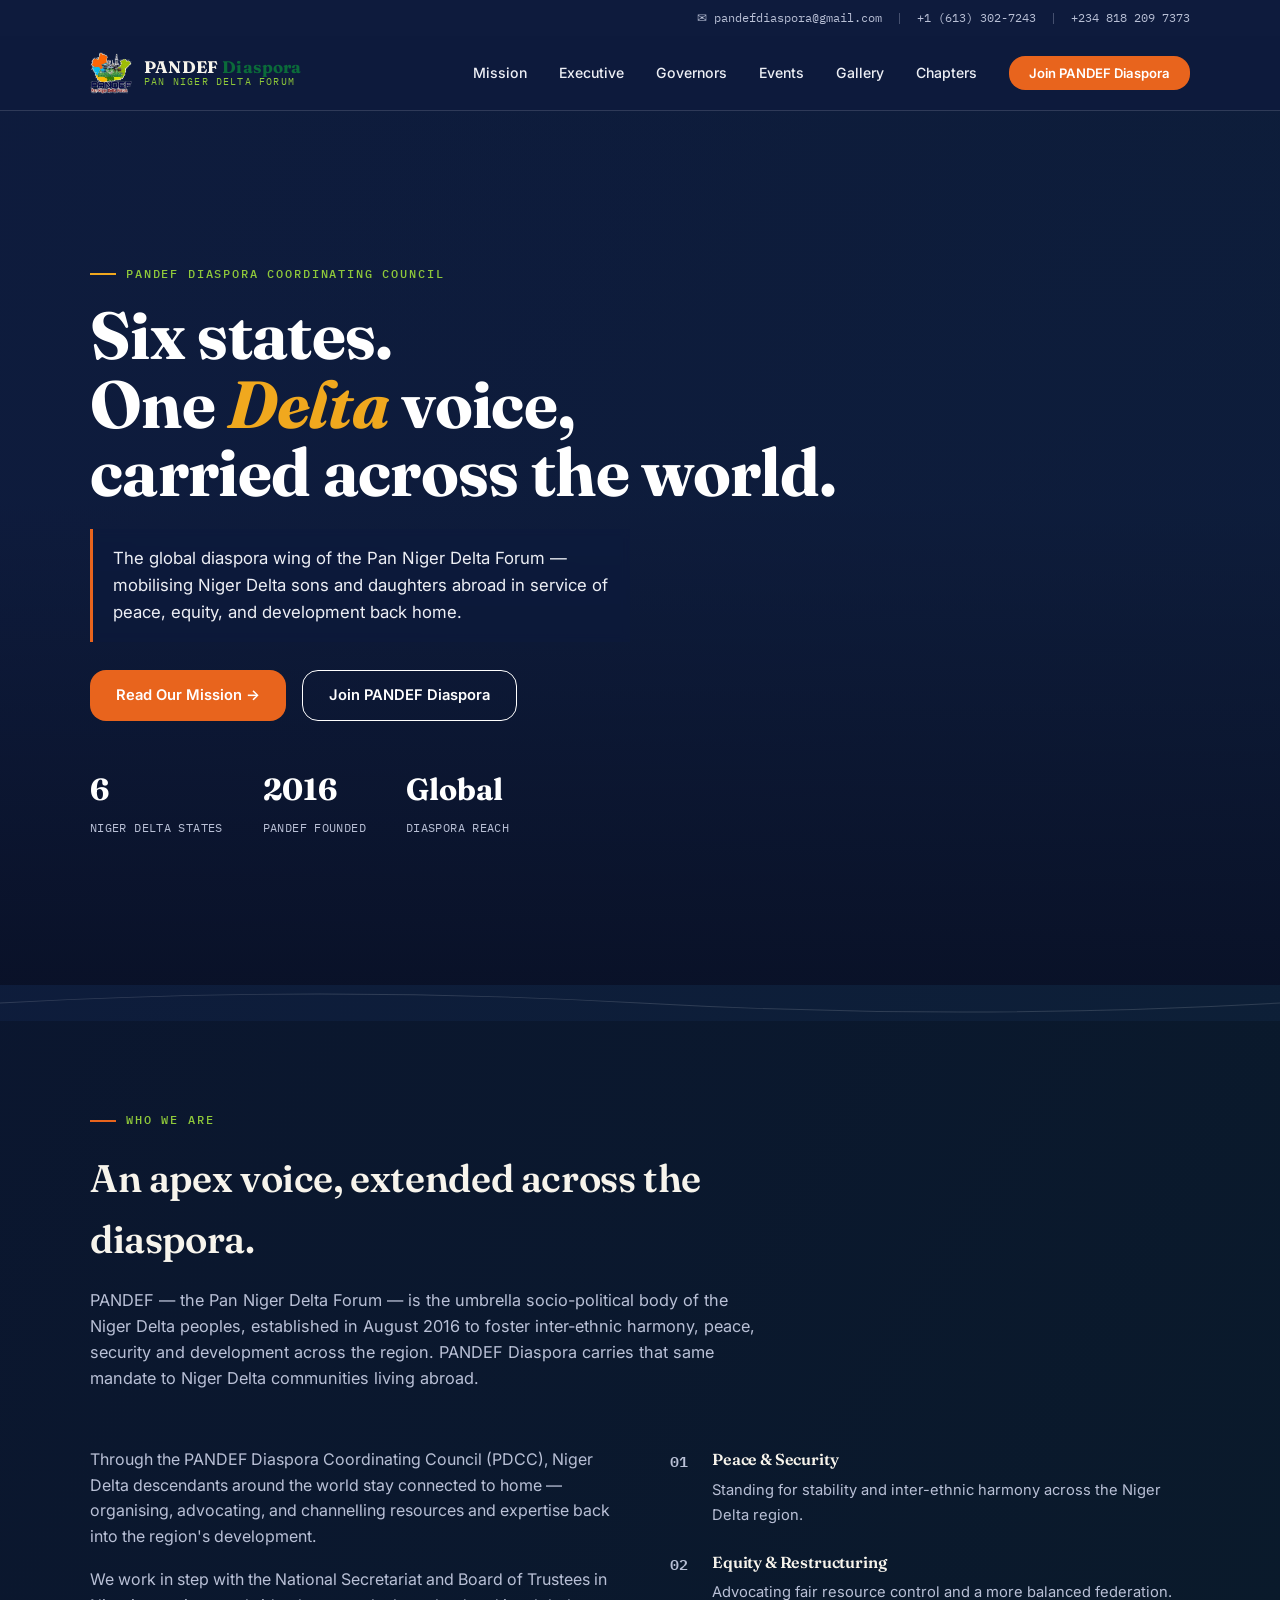
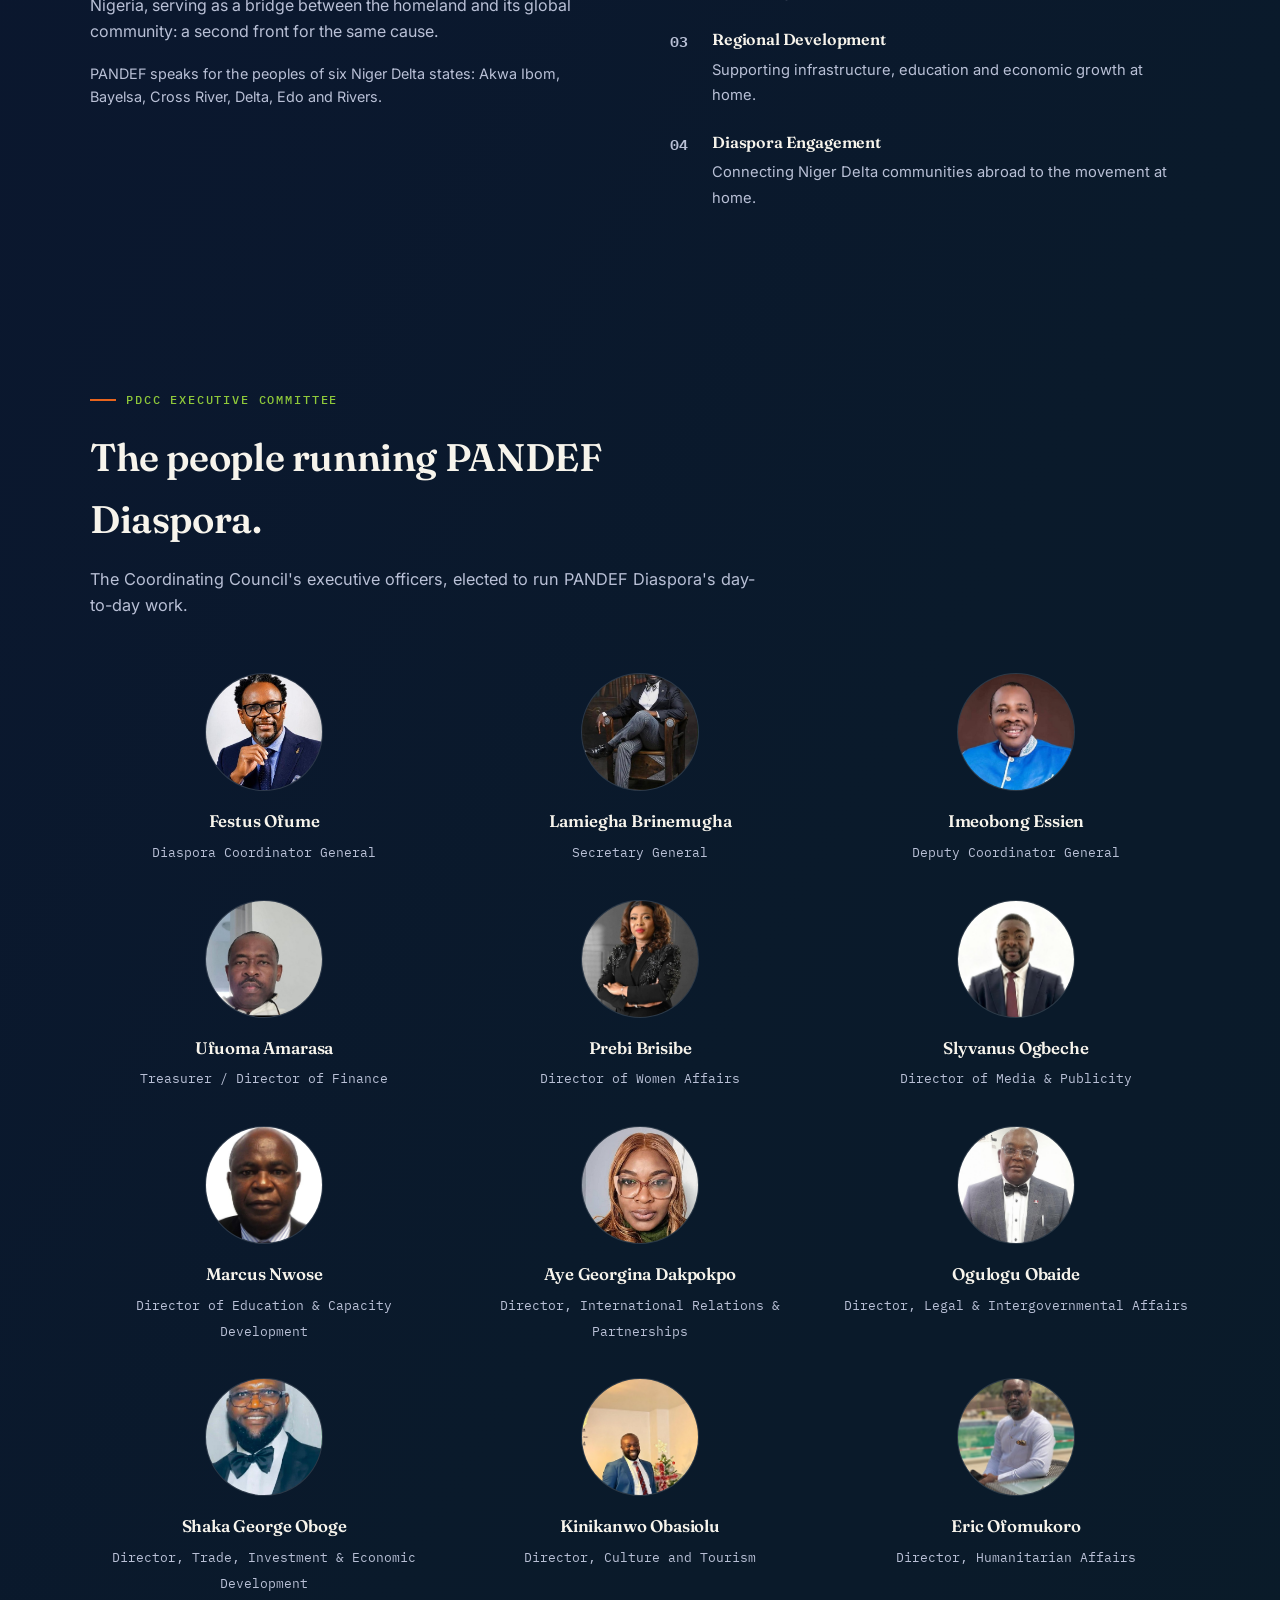
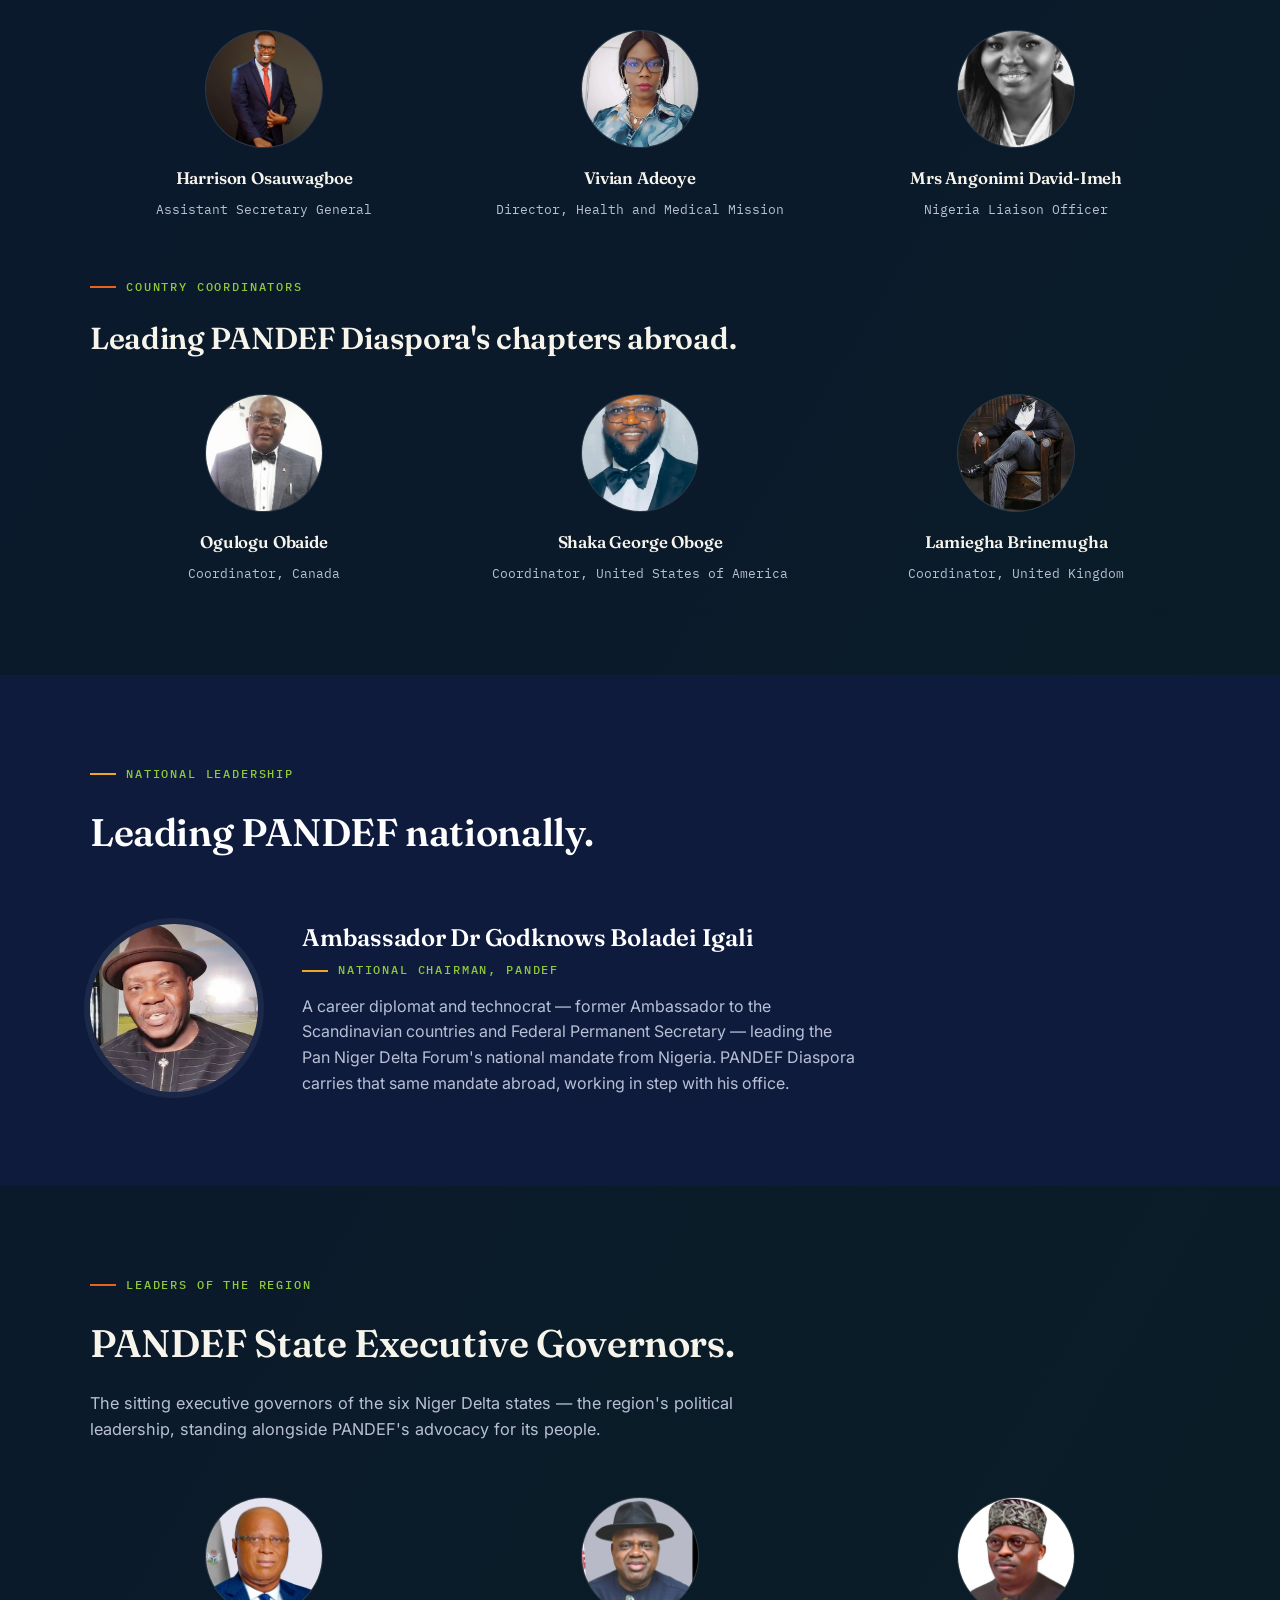
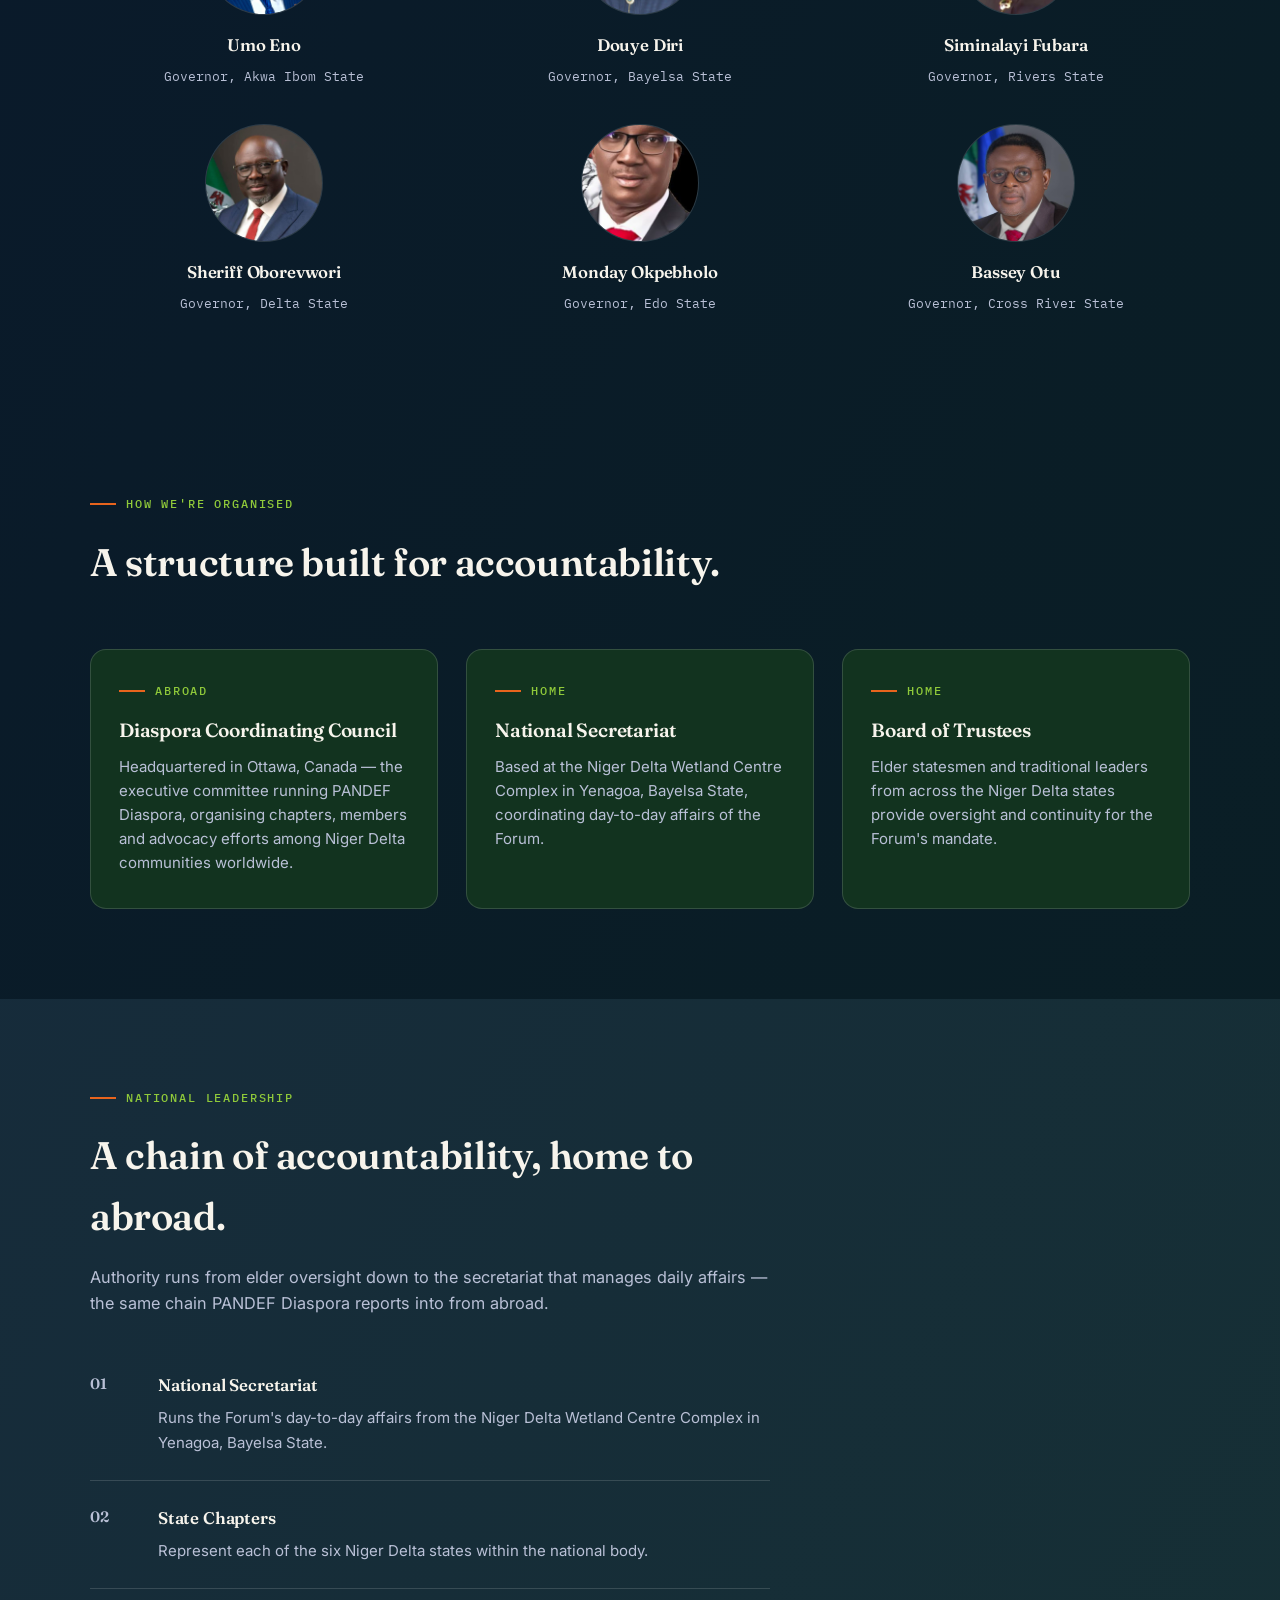
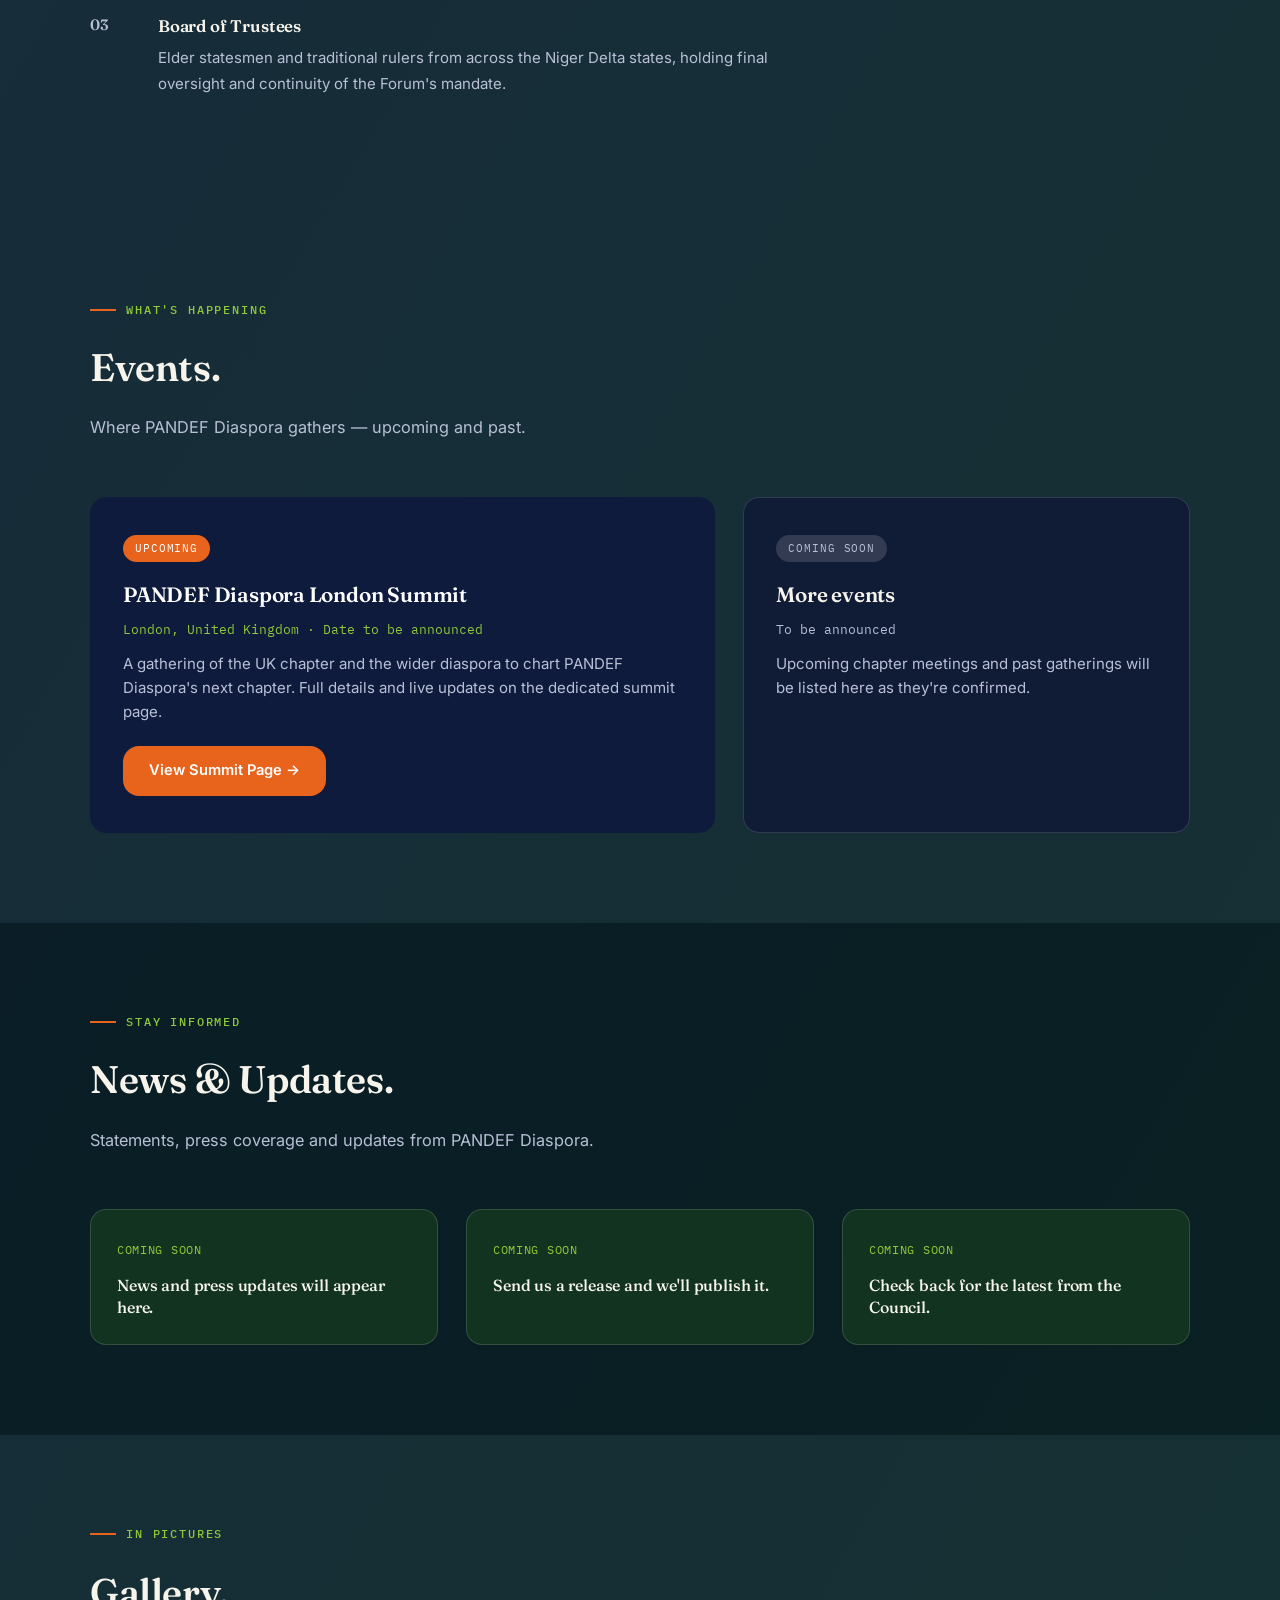
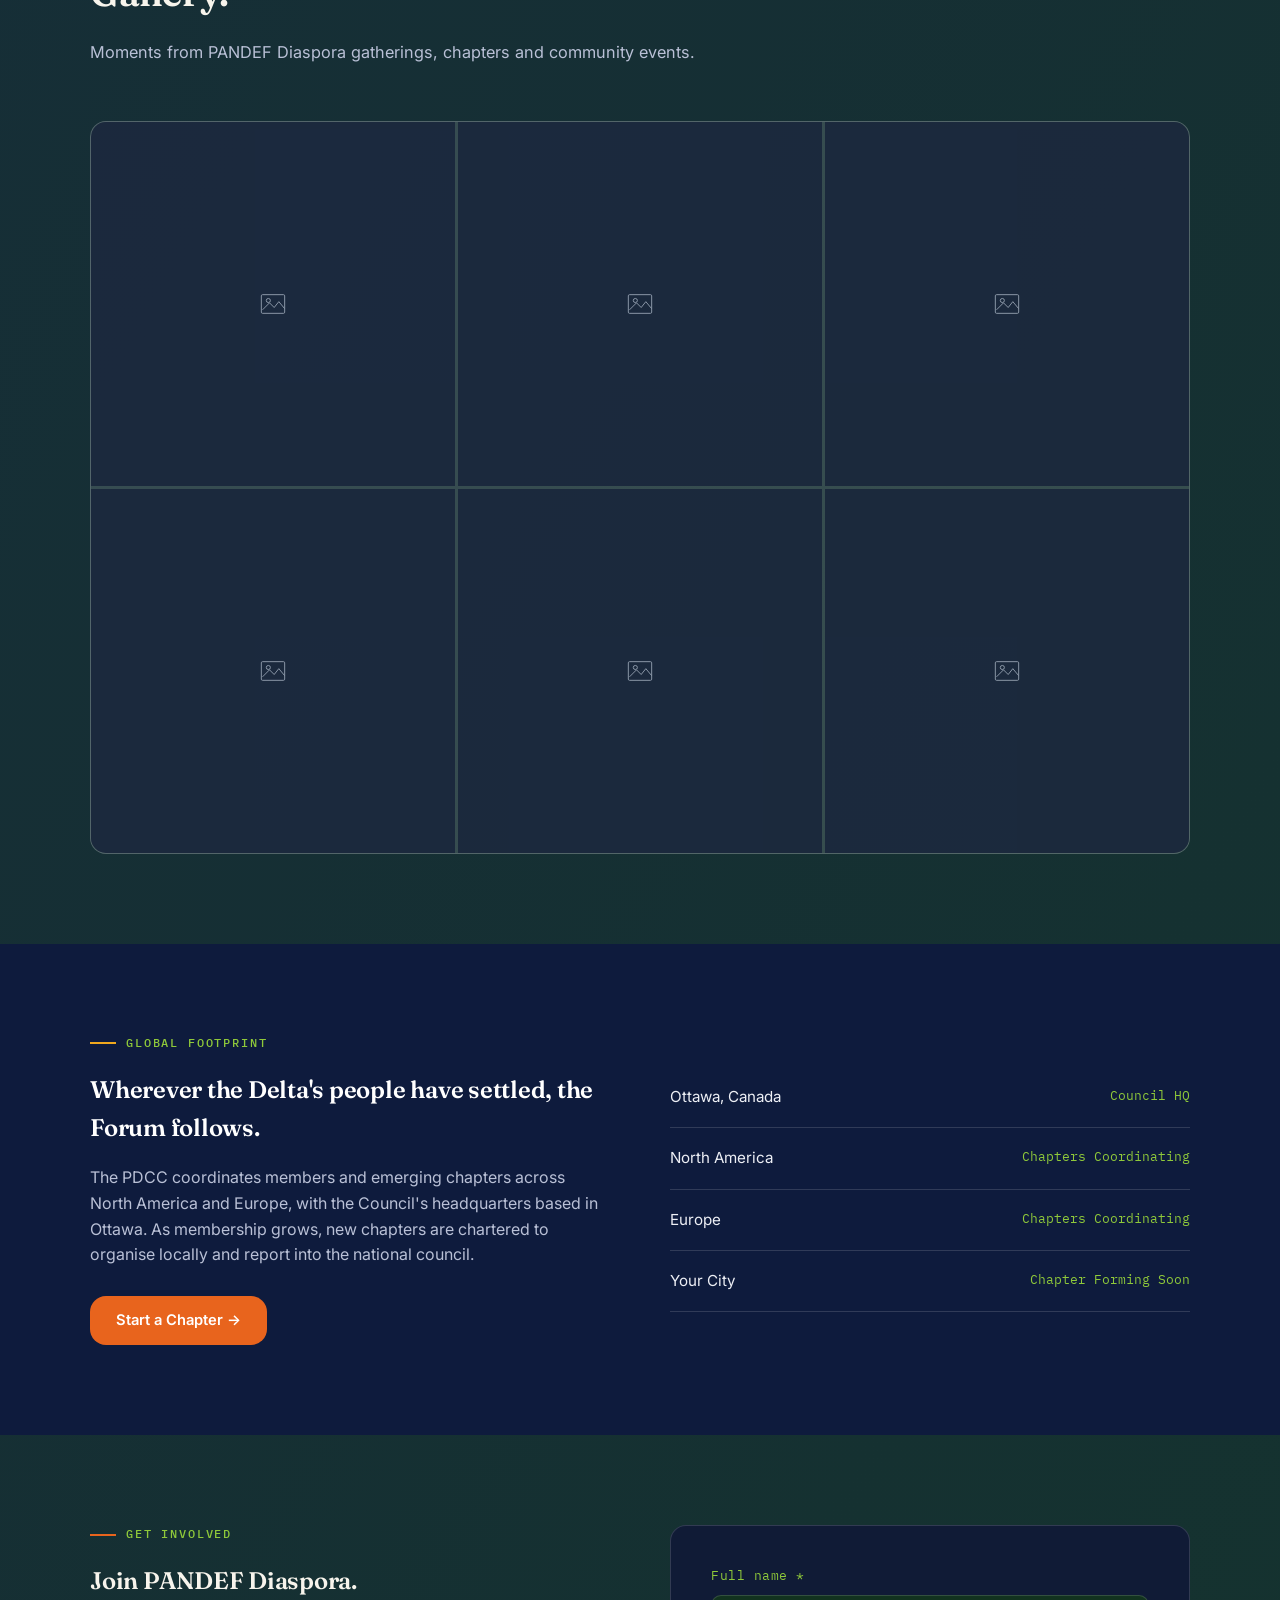
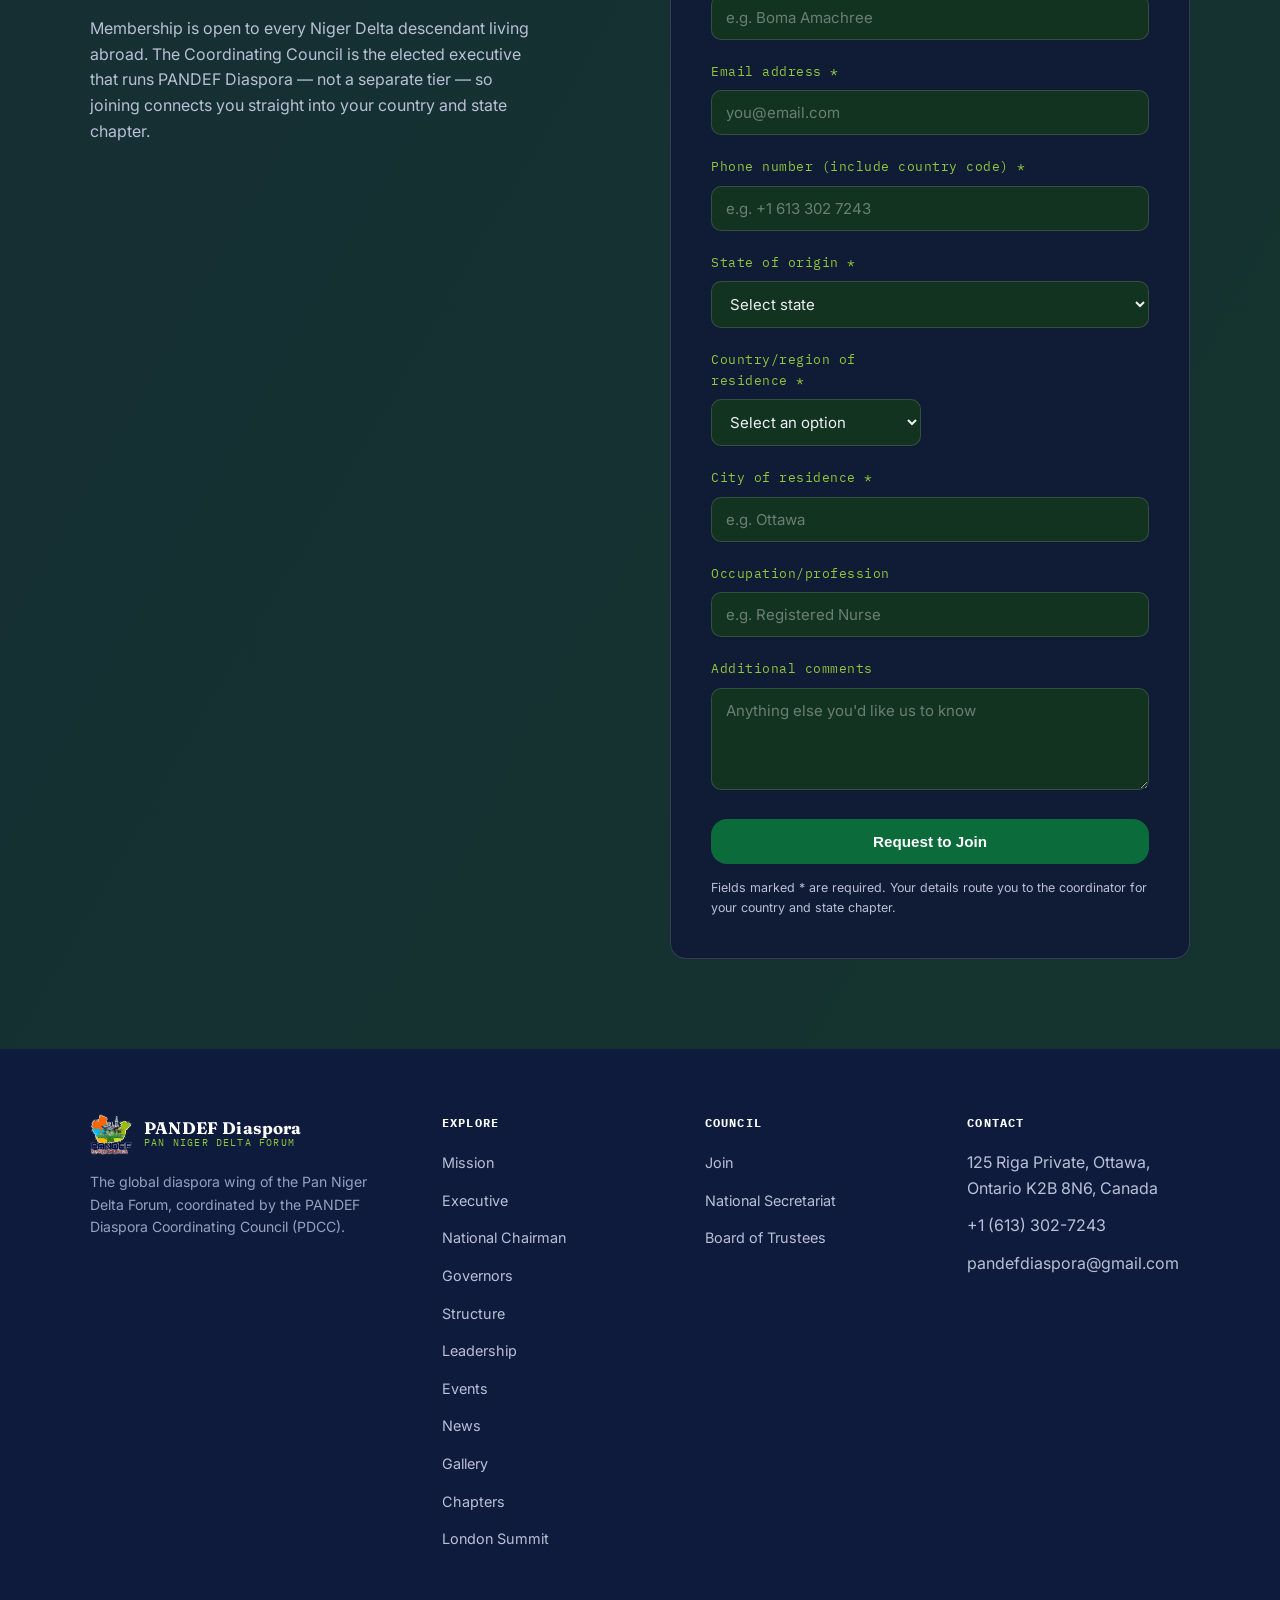
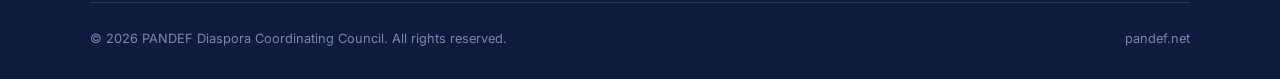
==== commit 9ee3c440: "Point site at the registered pandef.net domain Add CNAME file for GitHub Pages custom domain support" ====
--- a/index.html
+++ b/index.html
@@ -474,7 +474,7 @@
 </div>
 <div class="footer-bottom">
 <span>© 2026 PANDEF Diaspora Coordinating Council. All rights reserved.</span>
-<span>www.pandefdiaspora.org</span>
+<span>pandef.net</span>
 </div>
 </div>
 </footer>
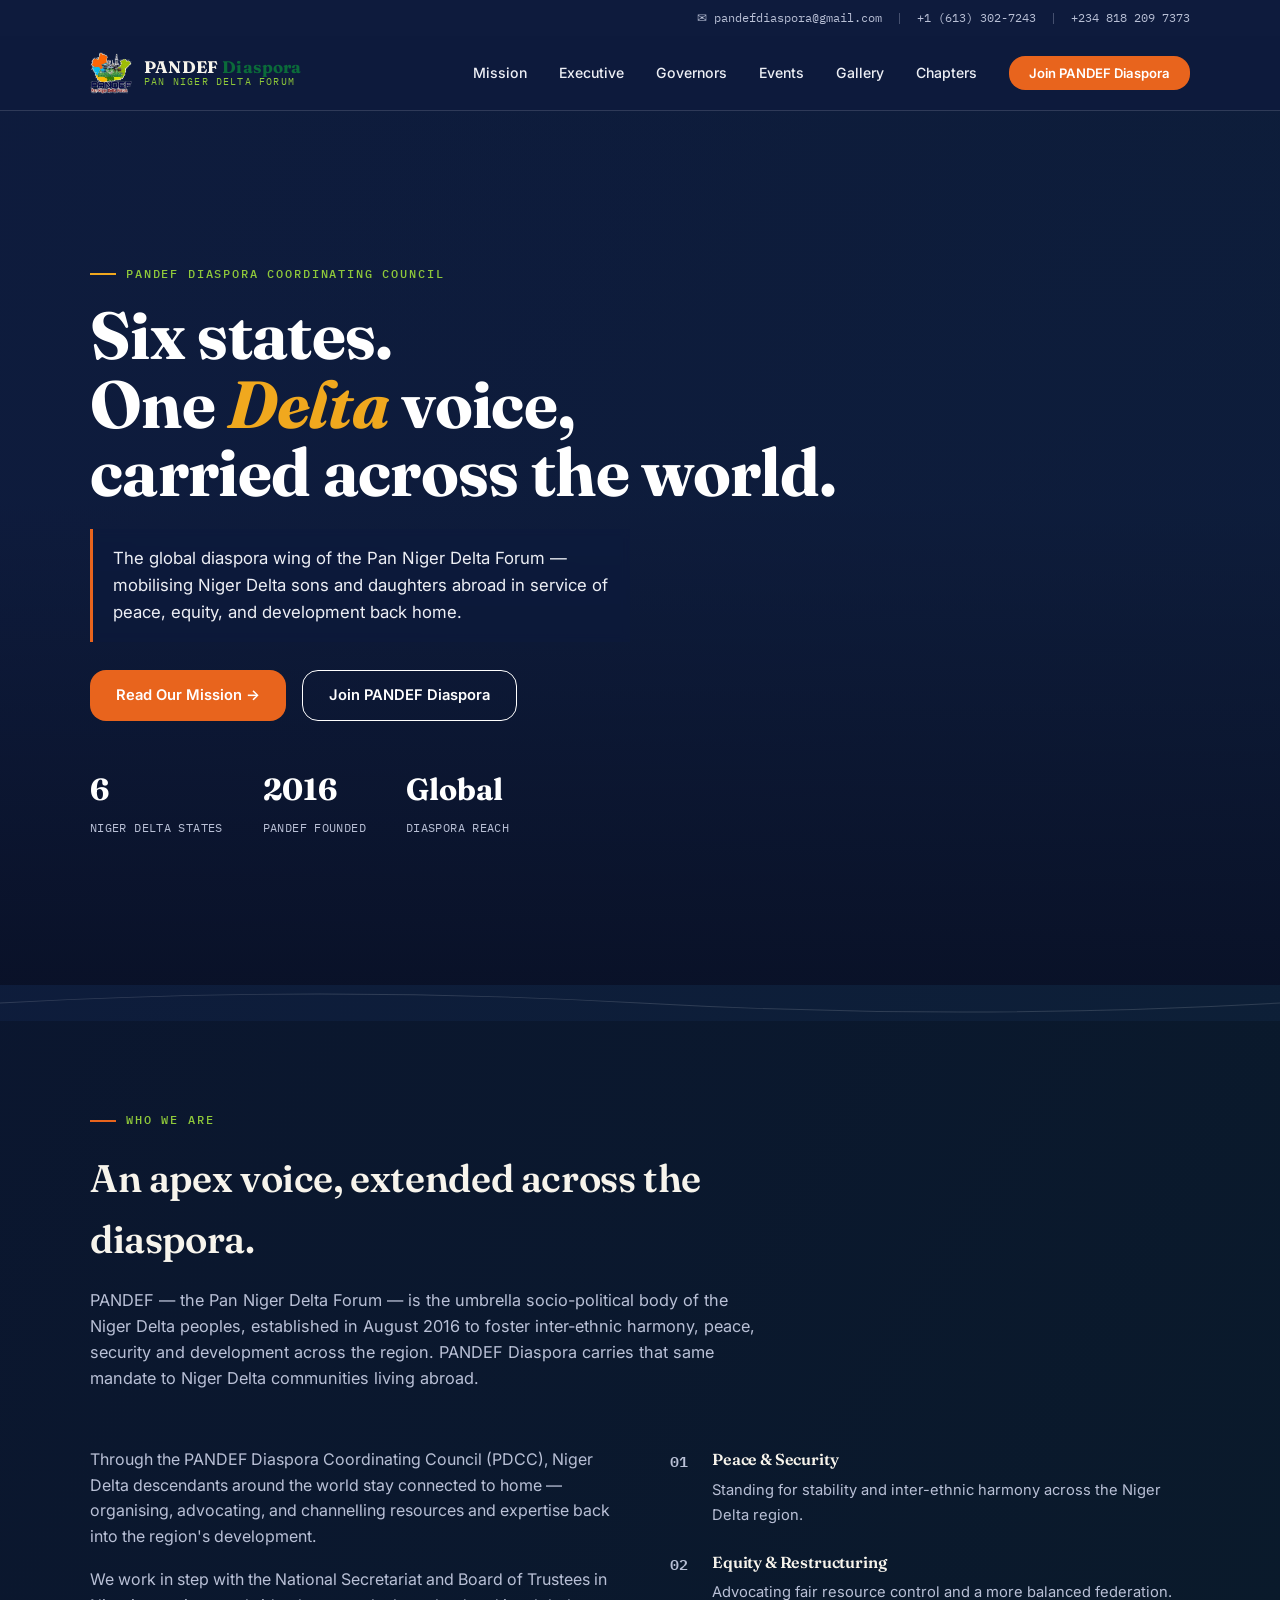
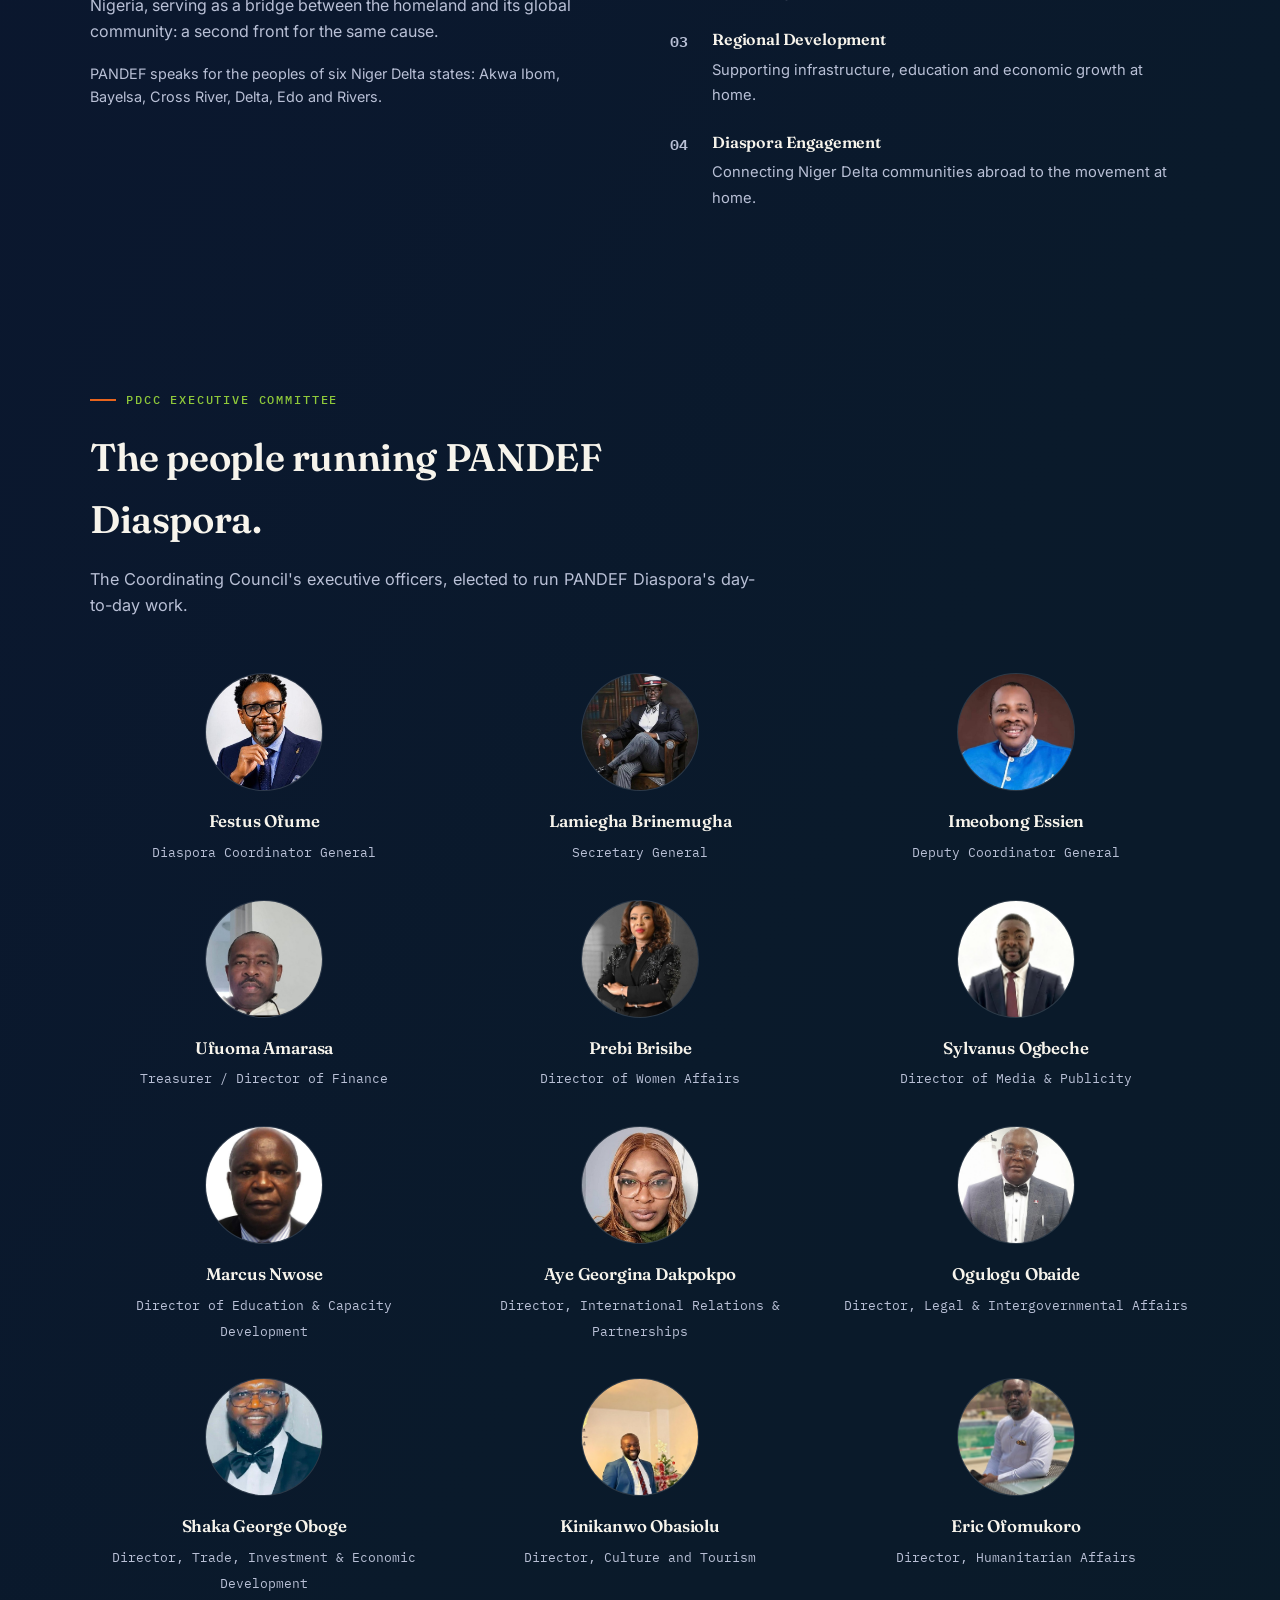
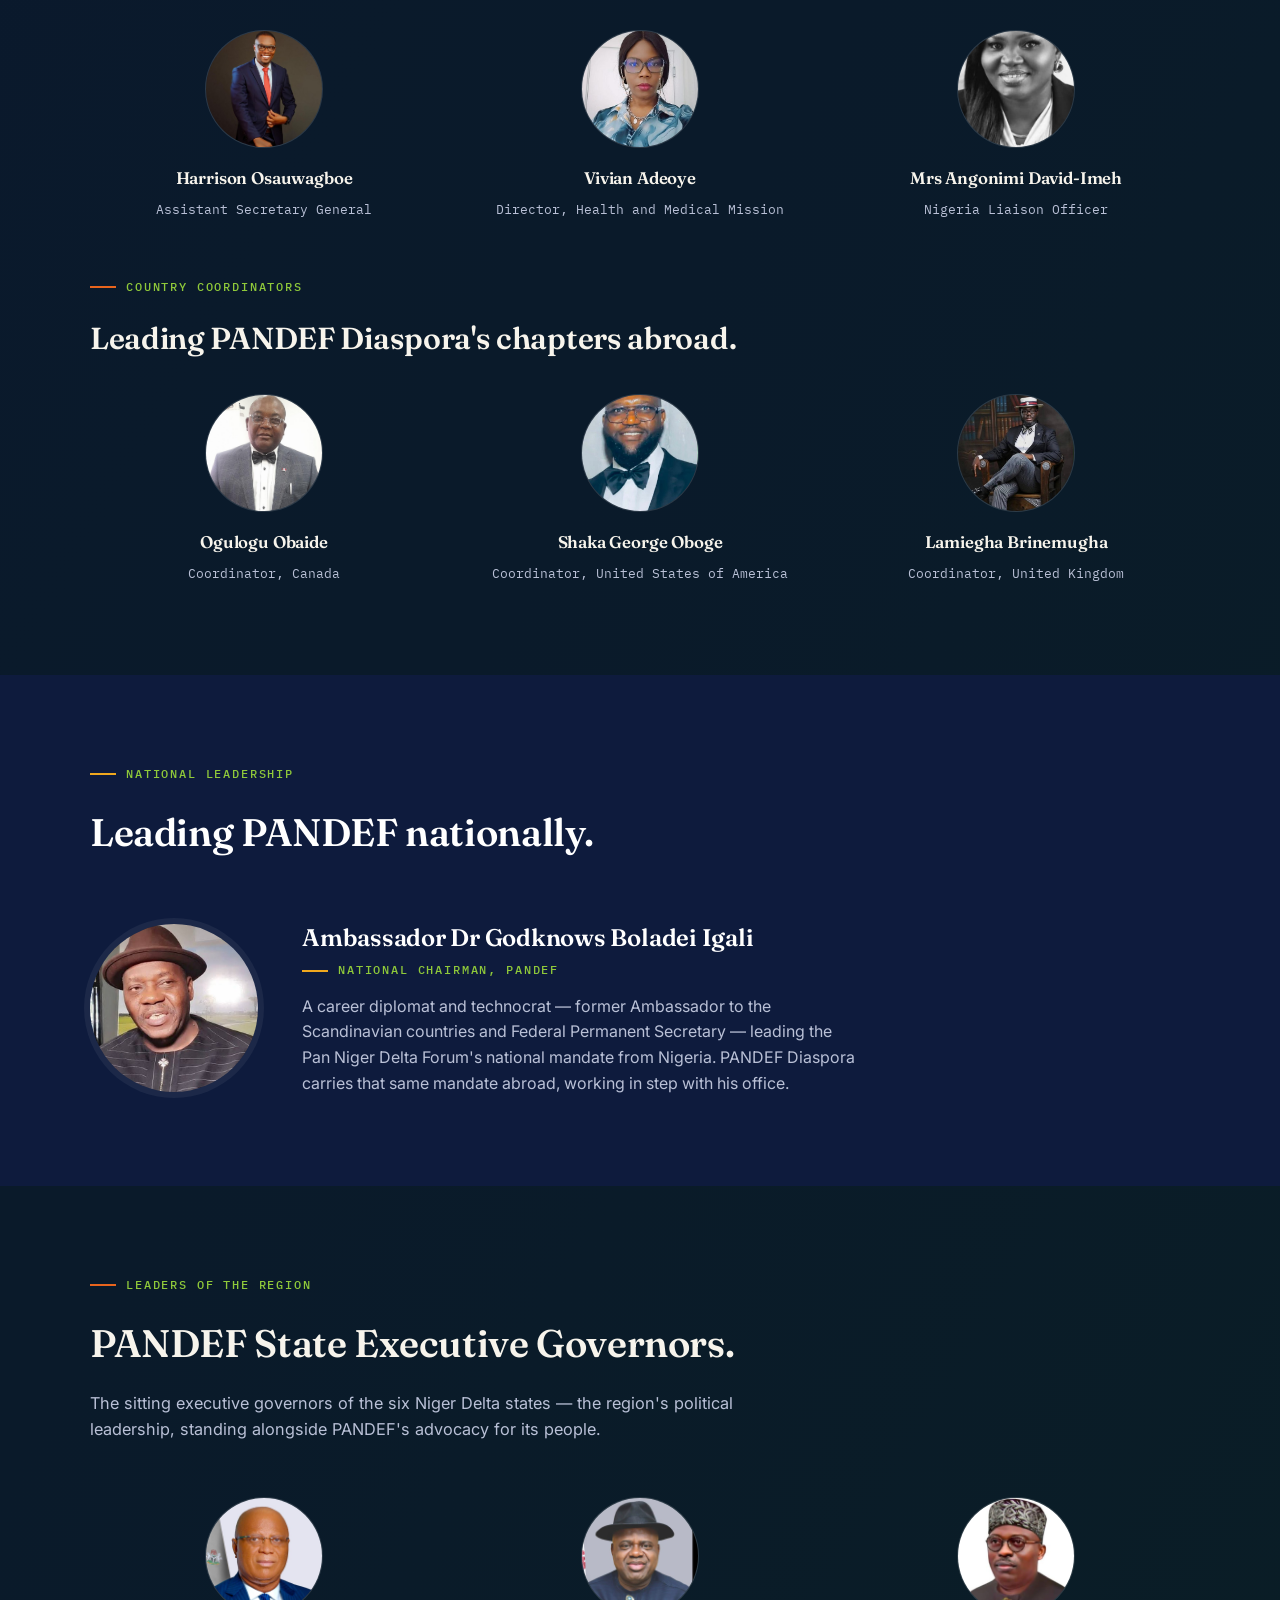
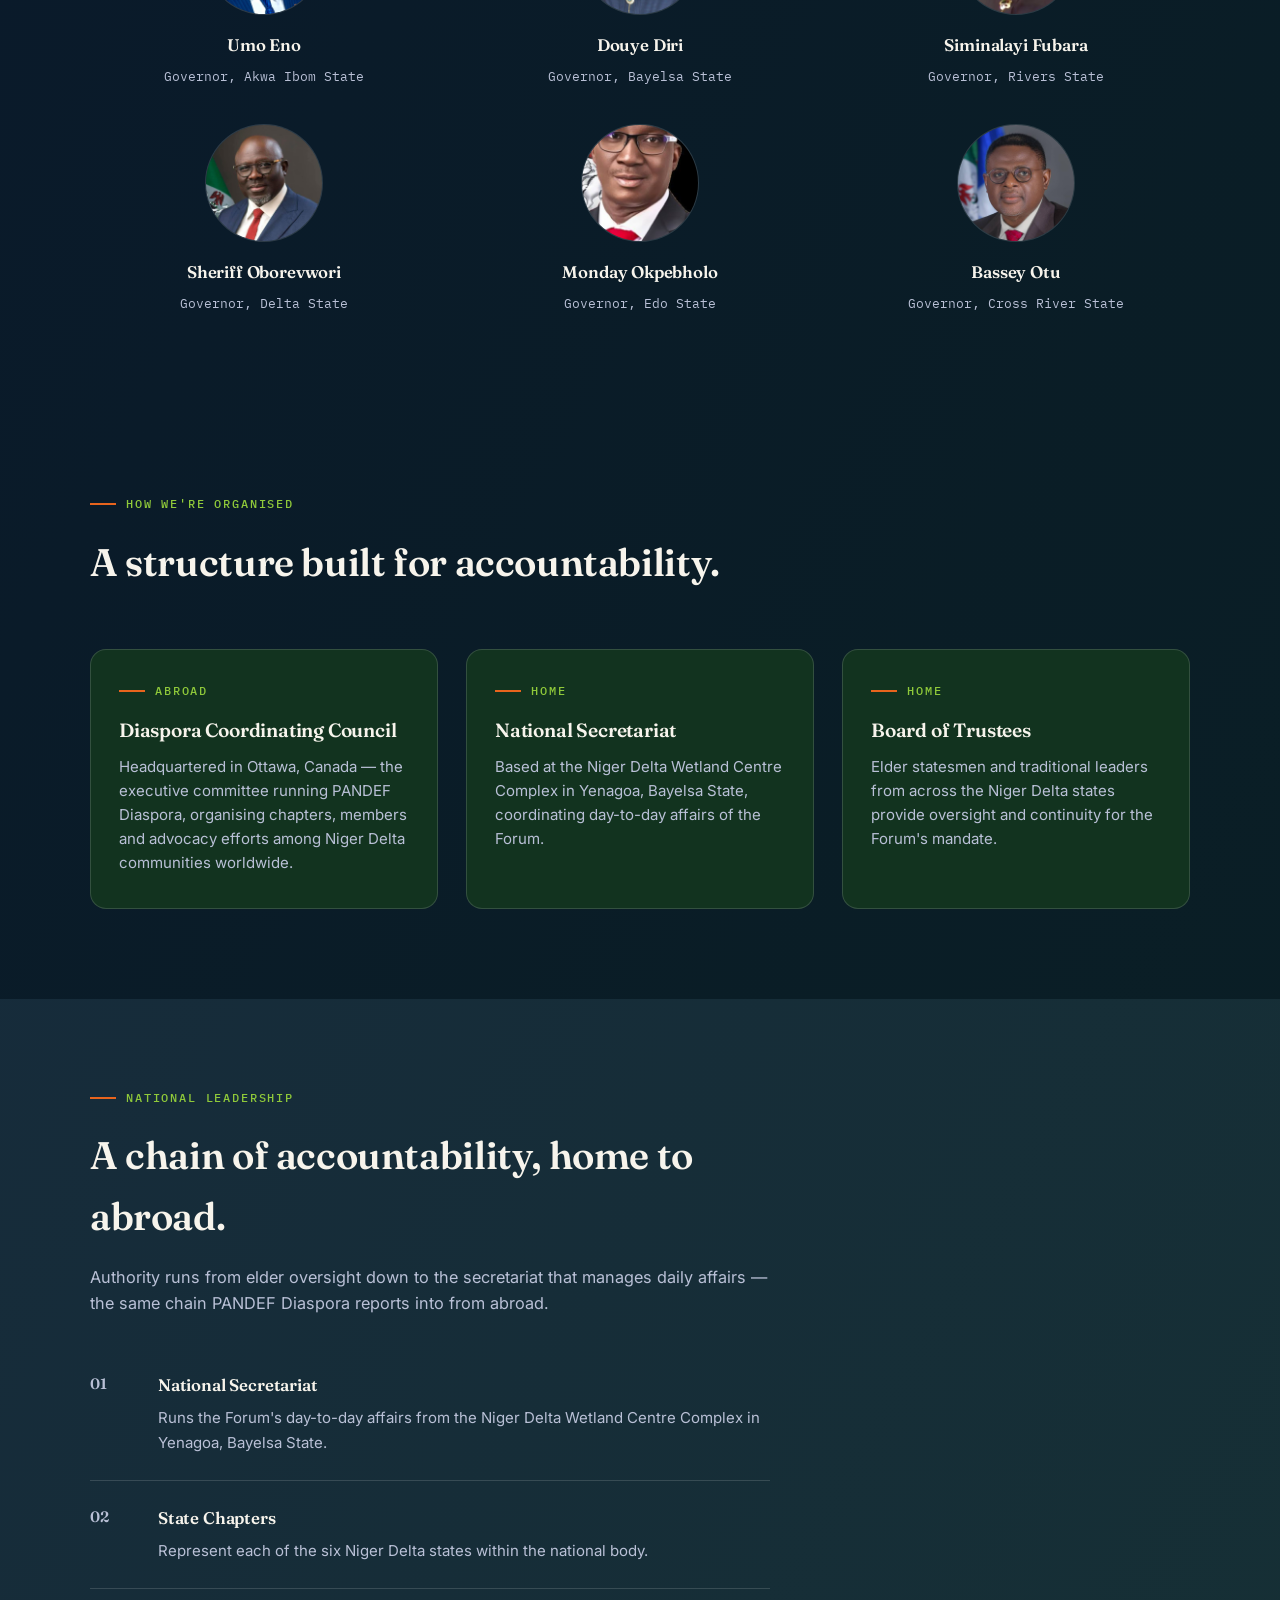
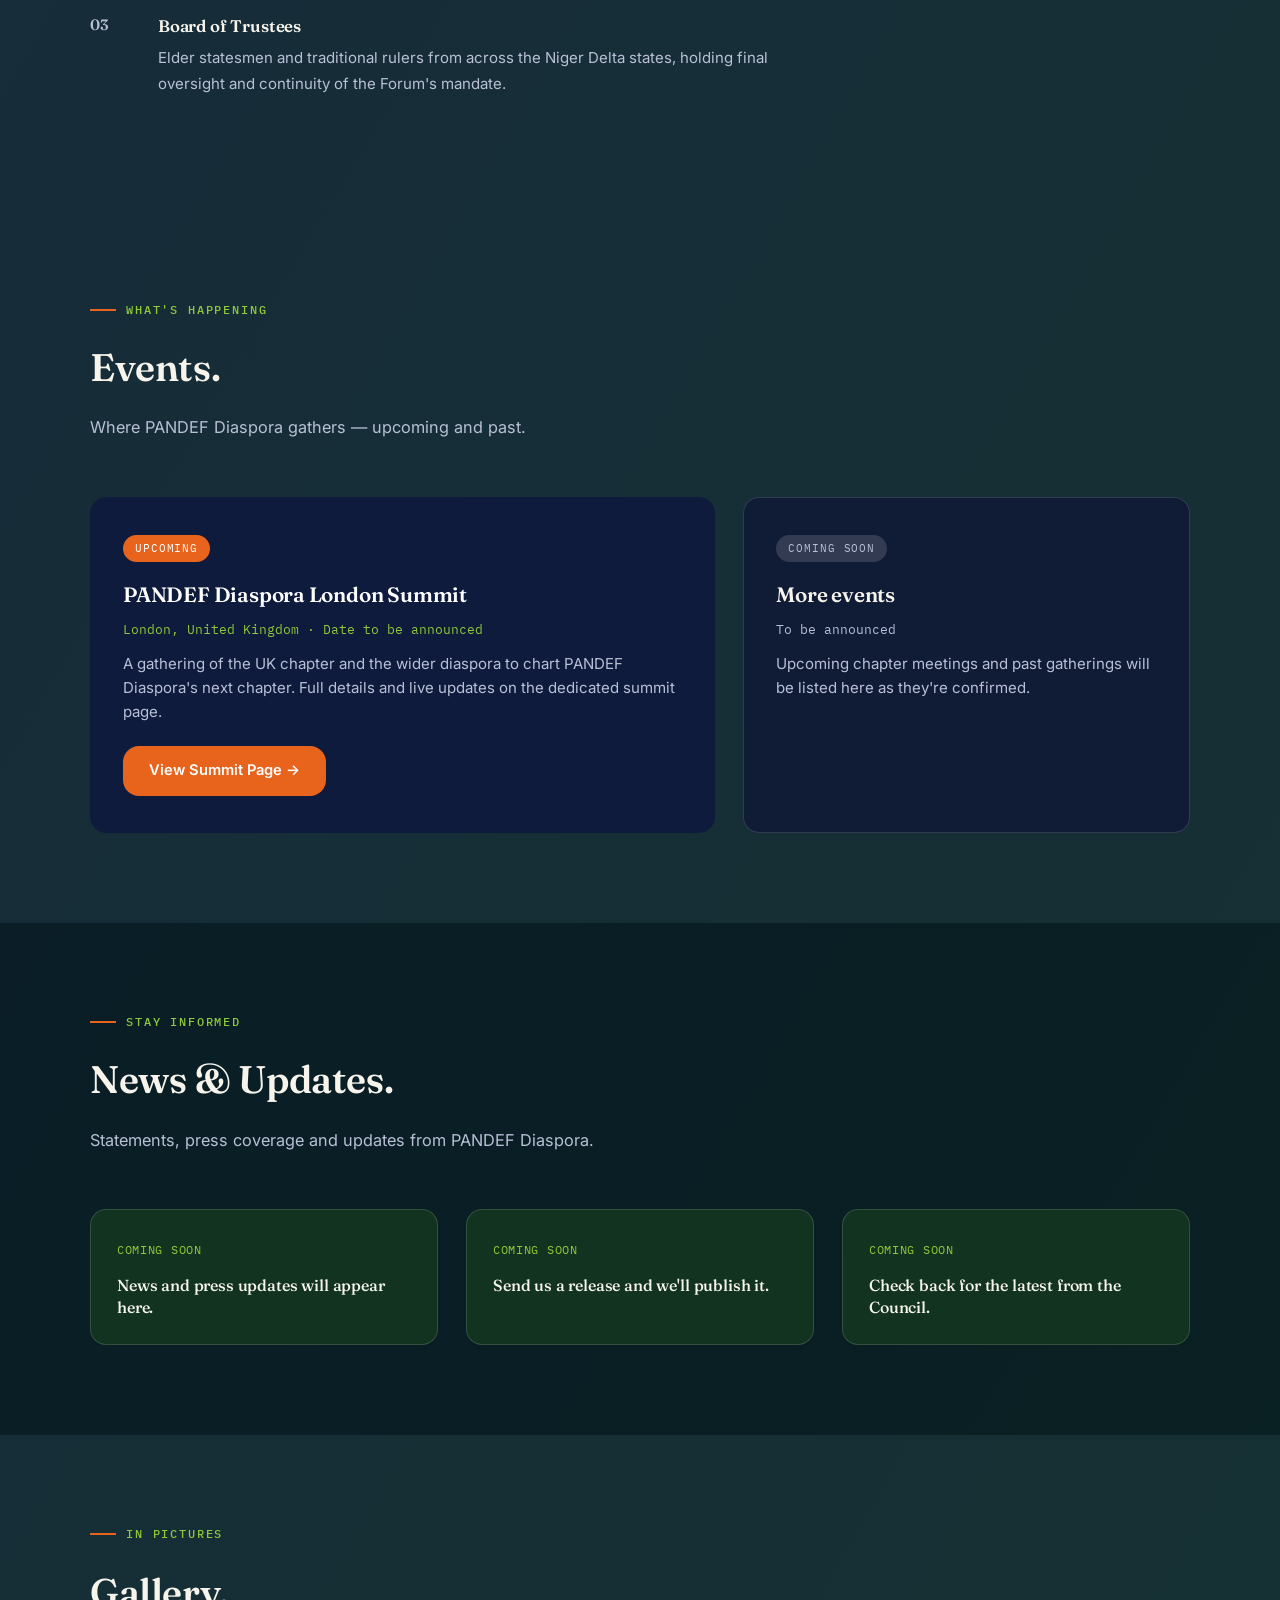
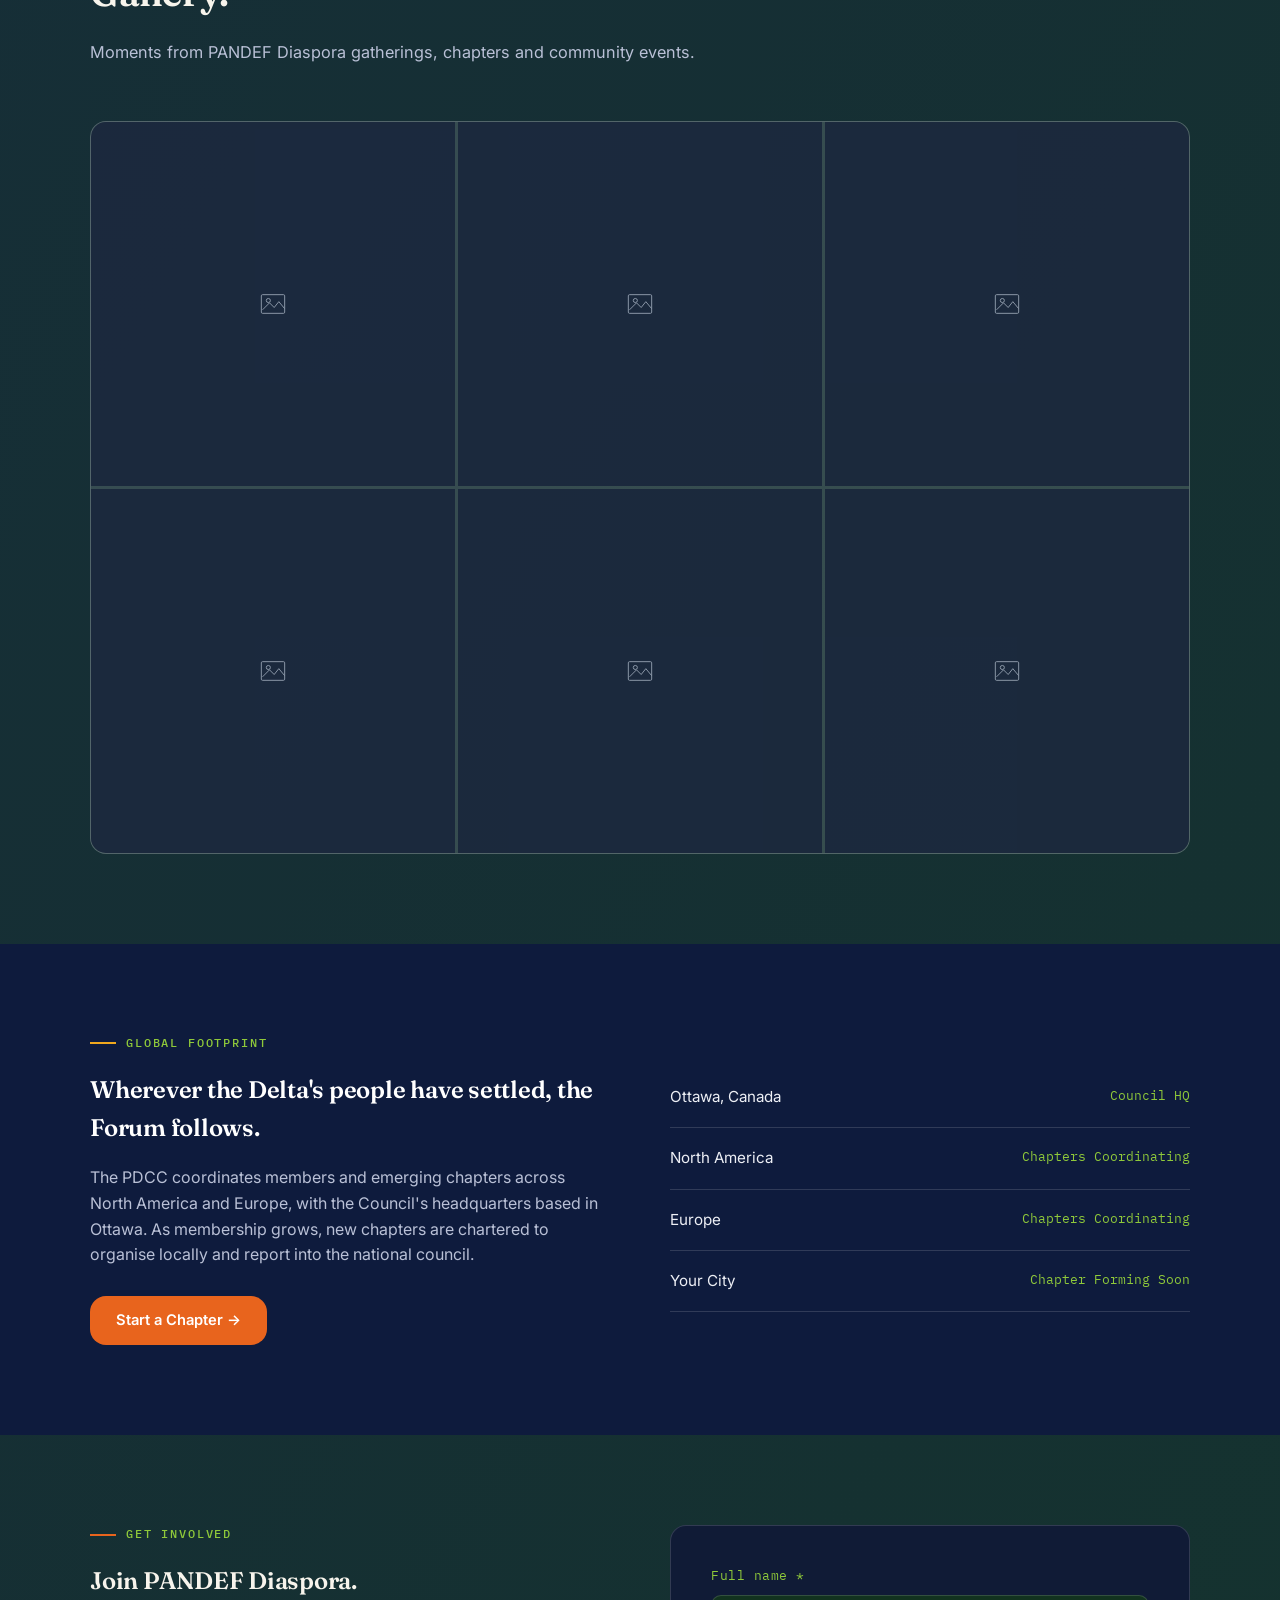
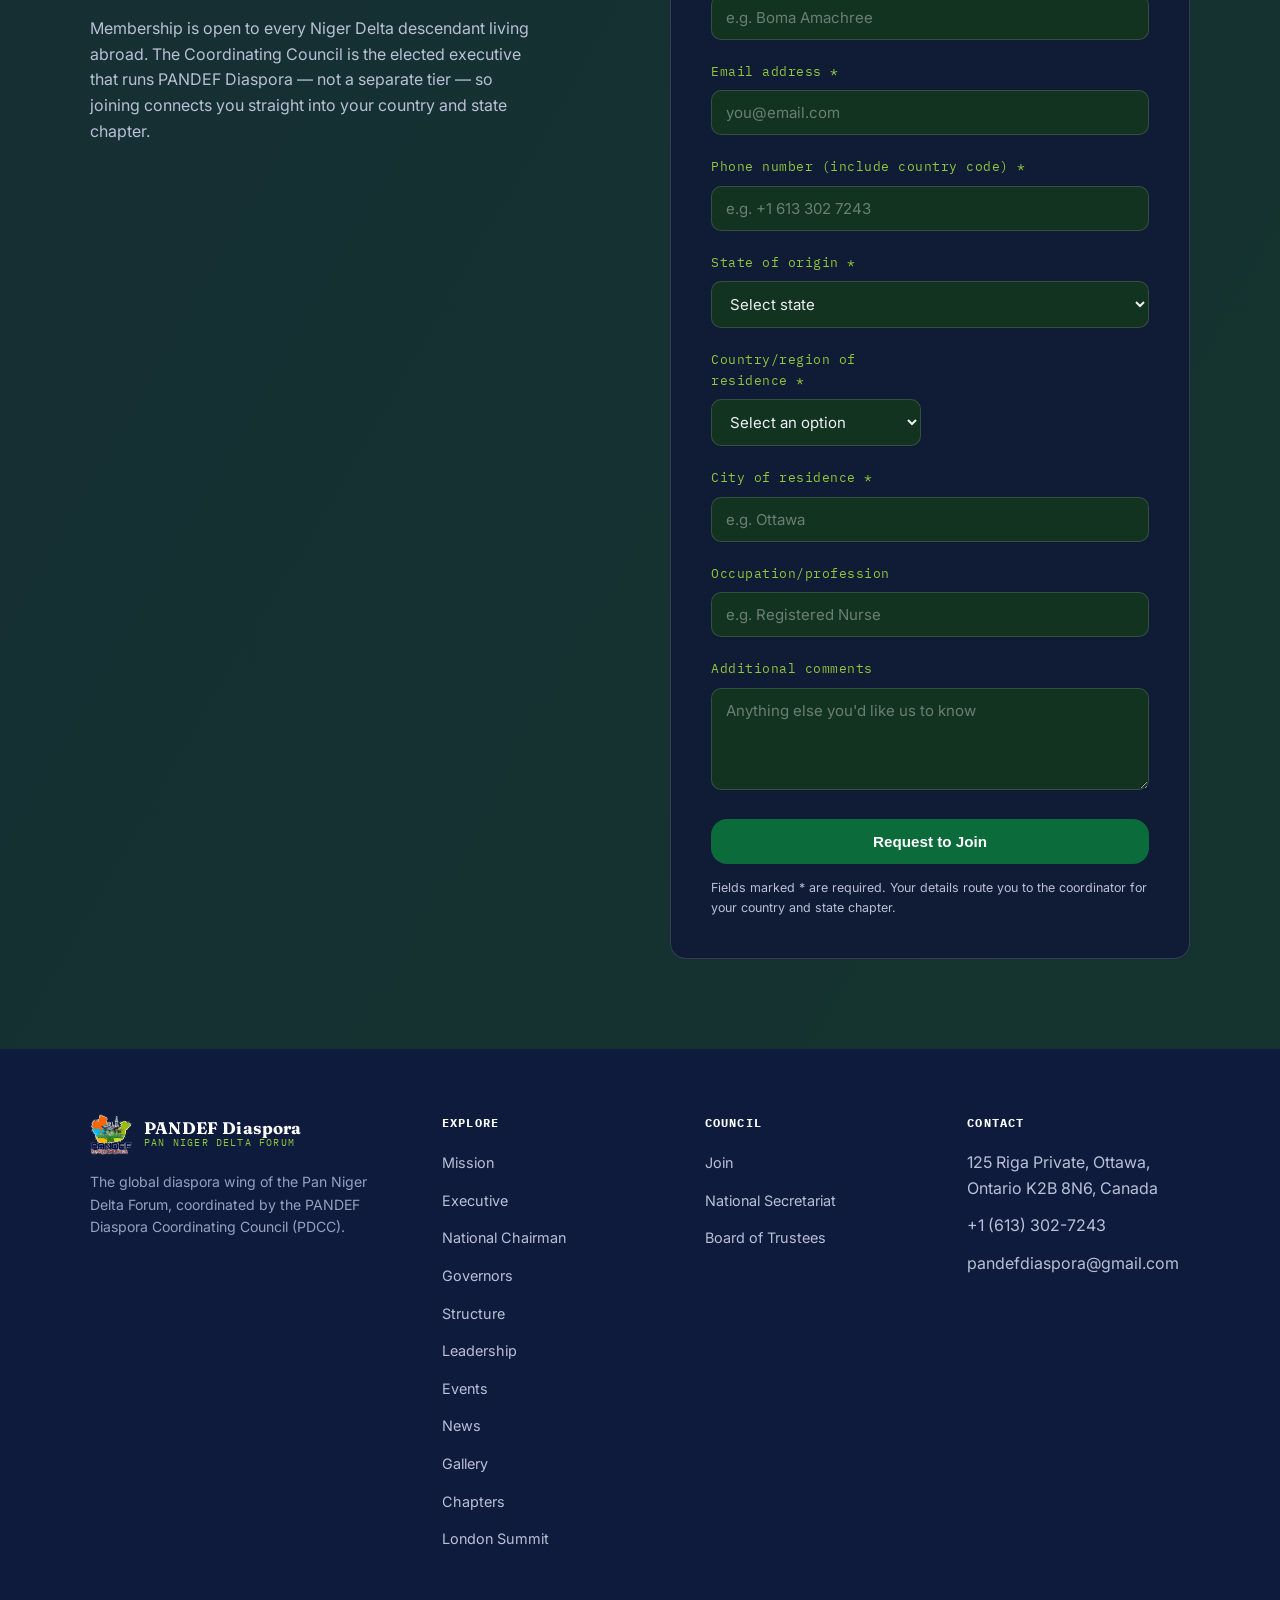
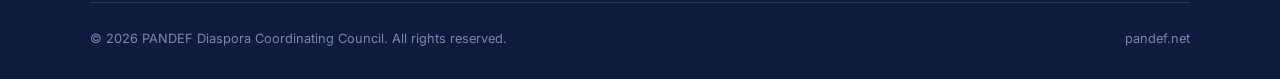
==== commit 29f76f77: "Fix Lamiegha Brinemugha's photo crop and correct Sylvanus Ogbeche's name spelling Co-Authored-By: Cl" ====
--- a/index.html
+++ b/index.html
@@ -108,7 +108,7 @@
 <h4>Festus Ofume</h4><span>Diaspora Coordinator General</span>
 </div>
 <div class="governor-card">
-<div class="governor-photo"><img src="assets/team/lamiegha-brinemugha.jpg" alt="Lamiegha Brinemugha"></div>
+<div class="governor-photo"><img src="assets/team/lamiegha-brinemugha.jpg" alt="Lamiegha Brinemugha" style="object-position:62% 10%;"></div>
 <h4>Lamiegha Brinemugha</h4><span>Secretary General</span>
 </div>
 <div class="governor-card">
@@ -124,8 +124,8 @@
 <h4>Prebi Brisibe</h4><span>Director of Women Affairs</span>
 </div>
 <div class="governor-card">
-<div class="governor-photo"><img src="assets/team/slyvanus-ogbeche.jpg" alt="Slyvanus Ogbeche"></div>
-<h4>Slyvanus Ogbeche</h4><span>Director of Media &amp; Publicity</span>
+<div class="governor-photo"><img src="assets/team/slyvanus-ogbeche.jpg" alt="Sylvanus Ogbeche"></div>
+<h4>Sylvanus Ogbeche</h4><span>Director of Media &amp; Publicity</span>
 </div>
 <div class="governor-card">
 <div class="governor-photo"><img src="assets/team/marcus-nwose.jpg" alt="Marcus Nwose"></div>
@@ -179,7 +179,7 @@
 <h4>Shaka George Oboge</h4><span>Coordinator, United States of America</span>
 </div>
 <div class="governor-card">
-<div class="governor-photo"><img src="assets/team/lamiegha-brinemugha.jpg" alt="Lamiegha Brinemugha"></div>
+<div class="governor-photo"><img src="assets/team/lamiegha-brinemugha.jpg" alt="Lamiegha Brinemugha" style="object-position:62% 10%;"></div>
 <h4>Lamiegha Brinemugha</h4><span>Coordinator, United Kingdom</span>
 </div>
 </div>
